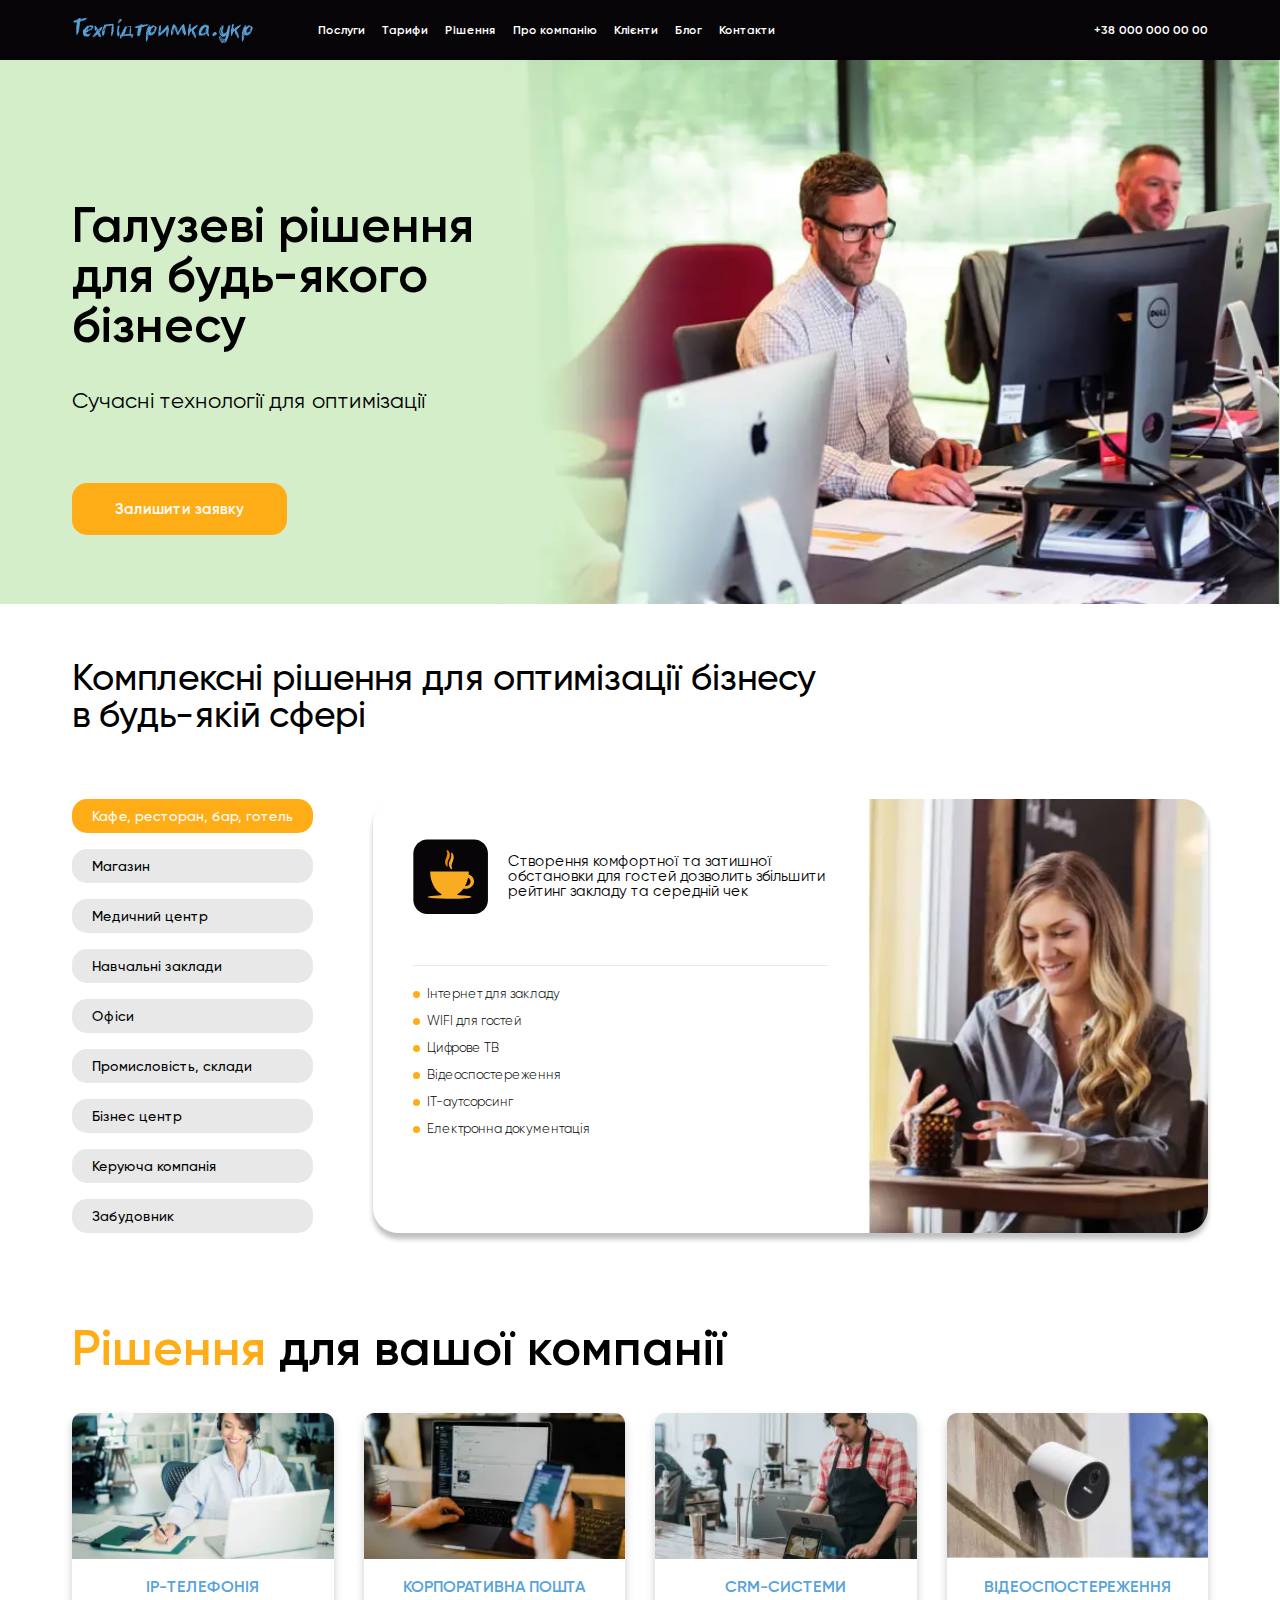
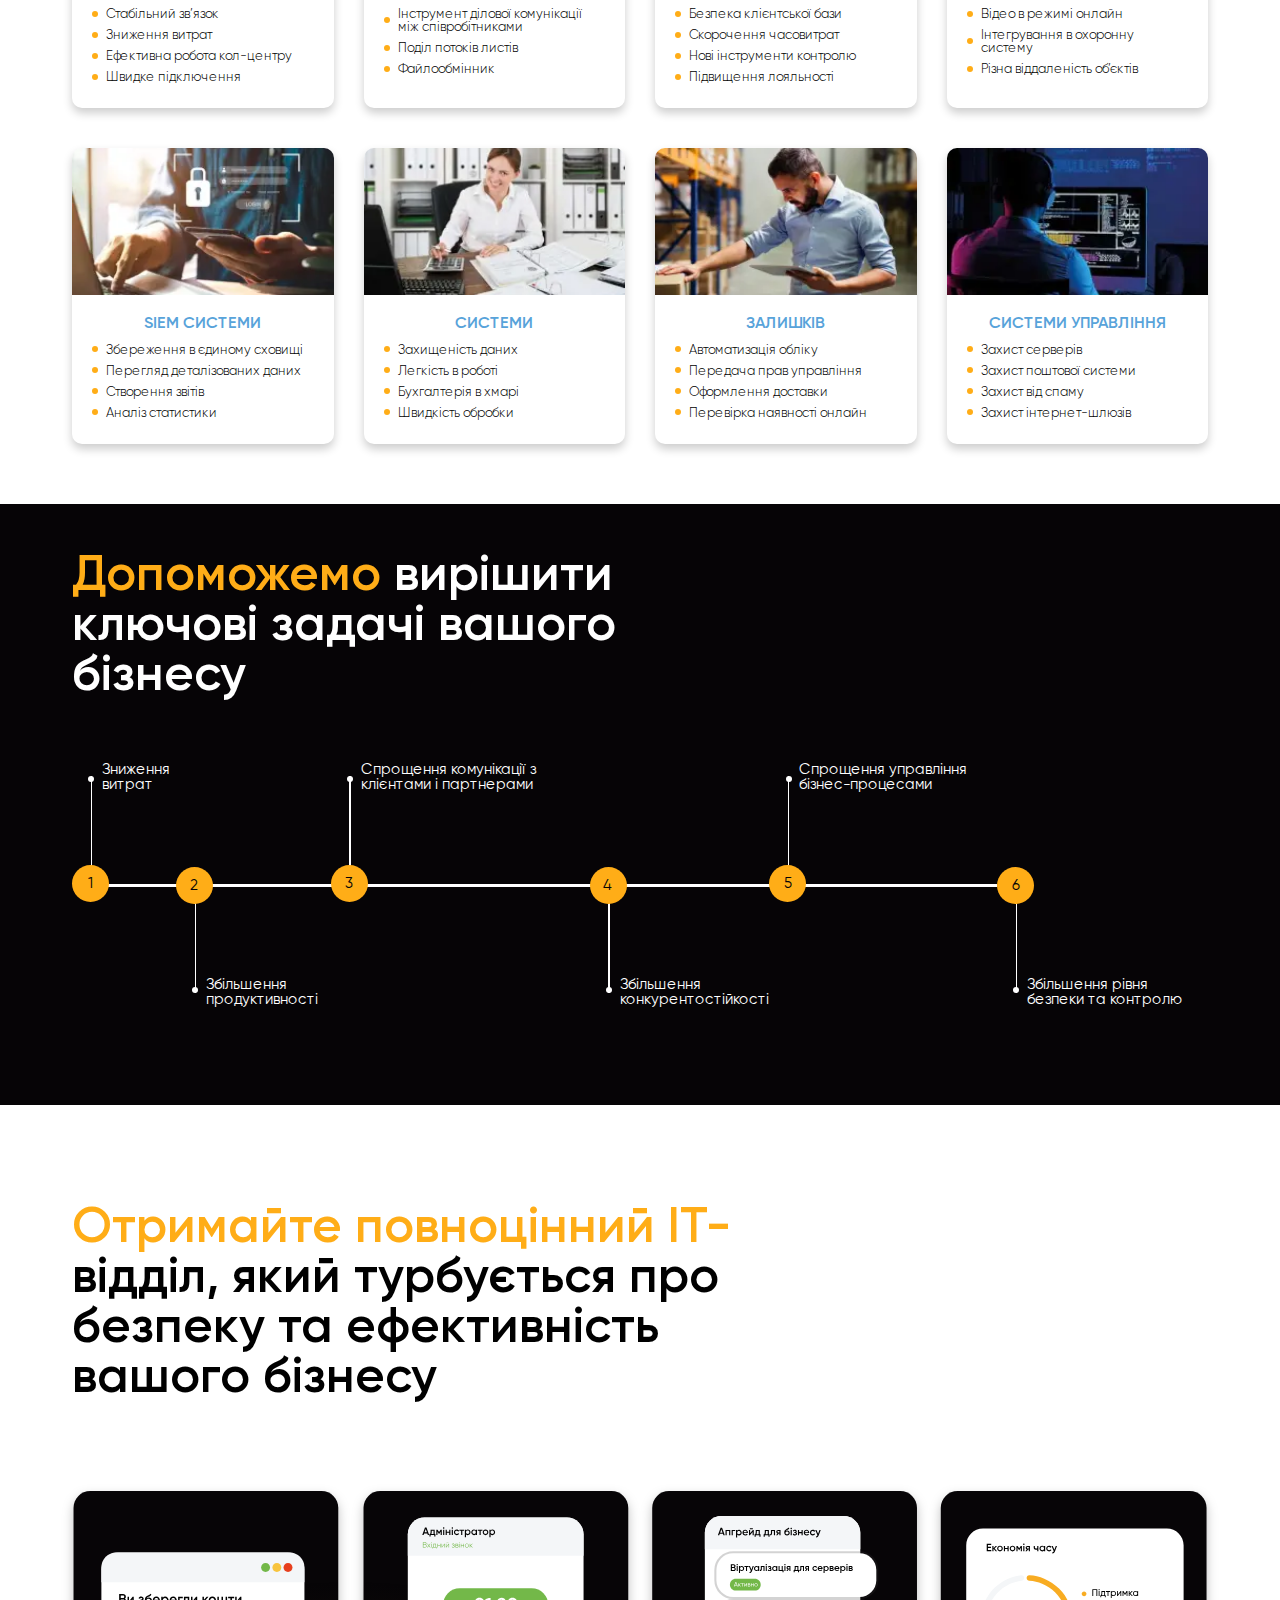
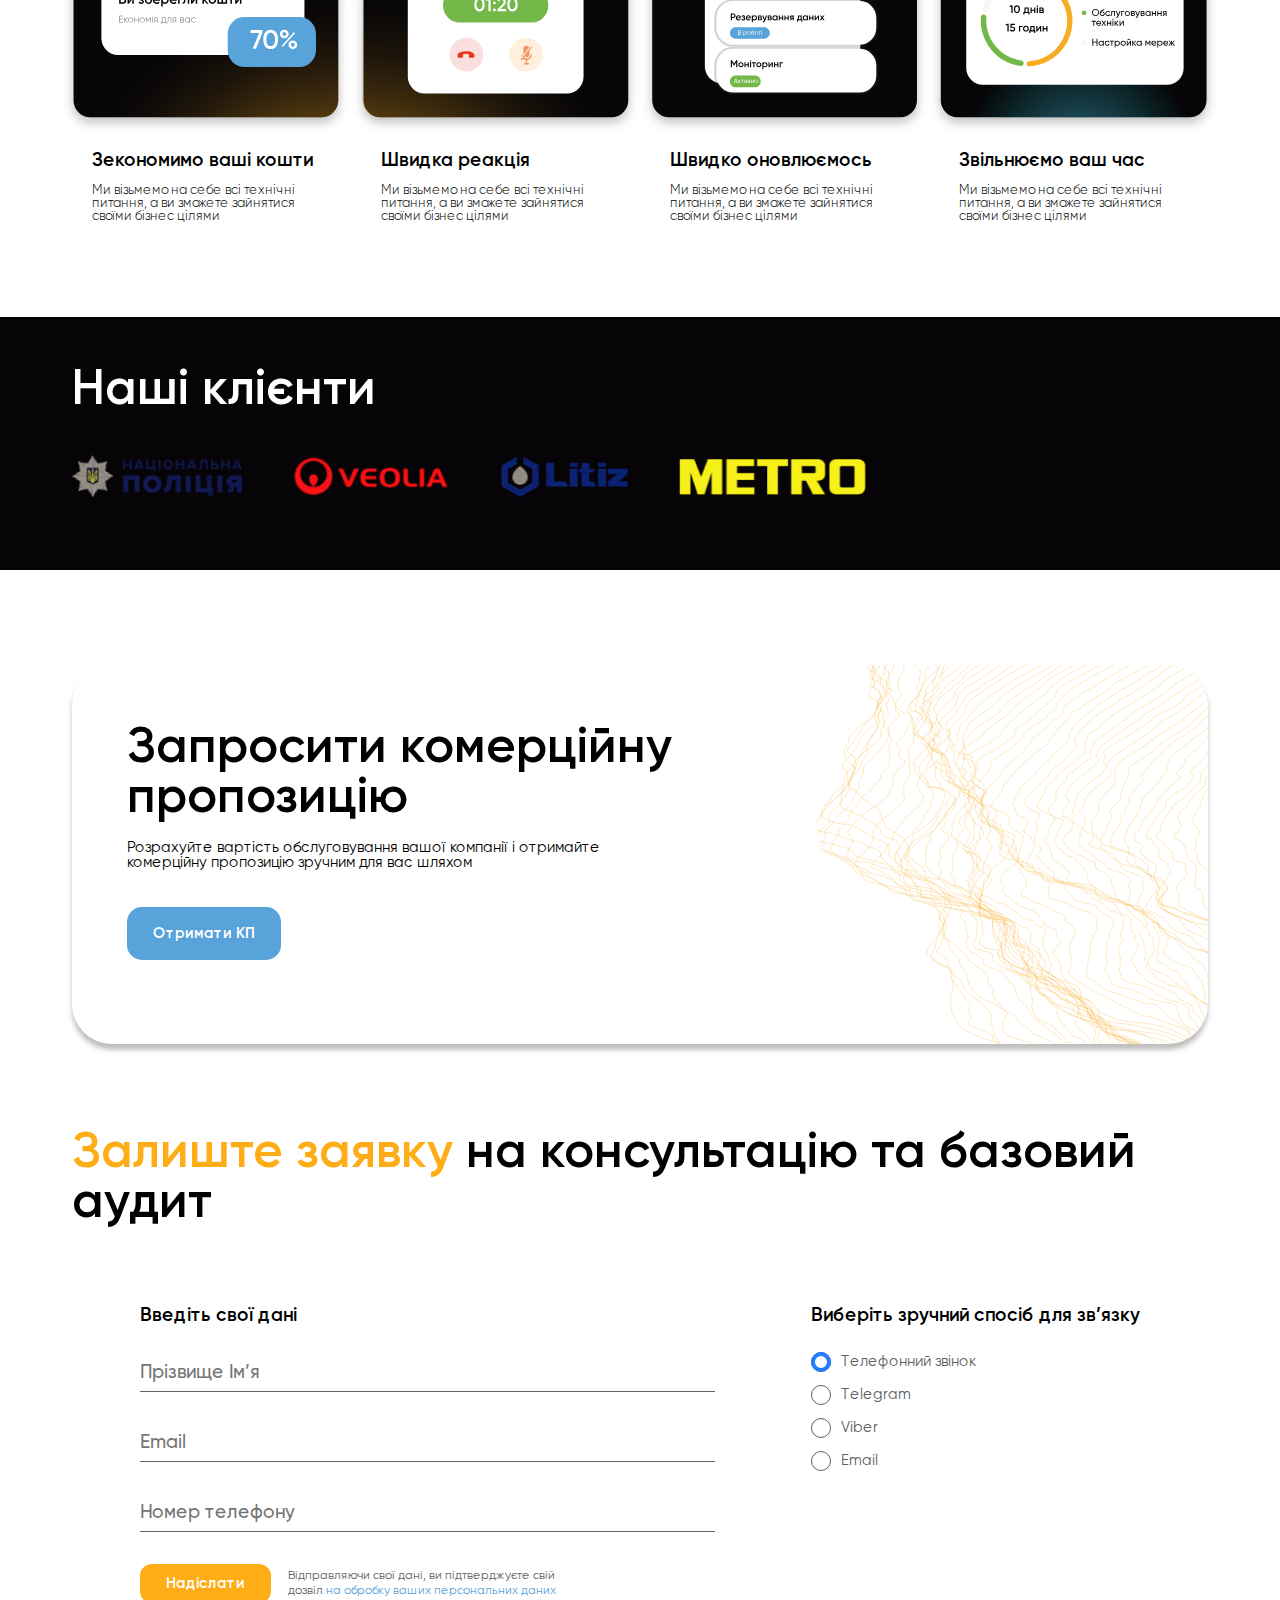
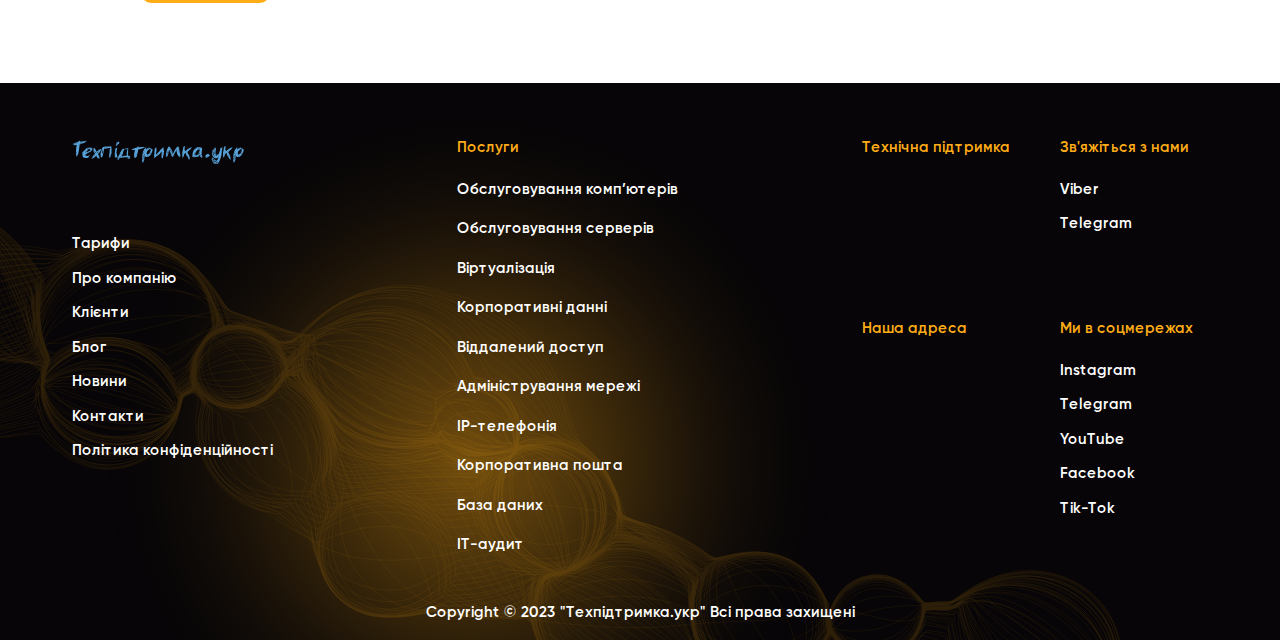
==== solutions.html @ 0f34d23a "Add files via upload" ====
<!doctype html>
<html lang="en">

<head>
	<title>Рішення</title>
	<meta charset="UTF-8">
	<meta name="format-detection" content="telephone=no">
	<!-- <style>body{opacity: 0;}</style> -->
	<link rel="stylesheet" href="css/style.min.css?_v=20230923235158">
	<meta name="robots" content="noindex, nofollow">
	<meta name="viewport" content="width=device-width, initial-scale=1.0">
</head>

<body>
	<div class="wrapper">
		<header class="header">
			<div class="header__container">
				<div class="header__logo-wrapper">
					<a href="#" class="header__logo"><img src="img/logo.svg" alt="logo"></a>
				</div>
				<div class="header__menu menu">
					<nav class="menu__body">
						<ul class="menu__list">
							<li class="menu__item"><a href="" class="menu__link">Послуги</a></li>
							<li class="menu__item"><a href="tariffs.html" class="menu__link">Тарифи</a></li>
							<li class="menu__item"><a href="solutions.html" class="menu__link">Рішення</a></li>
							<li class="menu__item"><a href="" class="menu__link">Про компанію</a></li>
							<li class="menu__item"><a href="" class="menu__link">Клієнти</a></li>
							<li class="menu__item"><a href="" class="menu__link">Блог</a></li>
							<li class="menu__item"><a href="contacts.html" class="menu__link">Контакти</a></li>
						</ul>
					</nav>
				</div>
				<a href="tel:+380000000000" class="header__call">+38 000 000 00 00</a>
				<button type="button" class="menu__icon icon-menu"><span></span></button>
			</div>
		</header>
		<main class="solutions">
			<section class="solutions__first-display first-display-solutions">
				<div class="first-display-solutions__container">
					<div class="first-display-solutions__offer">
						<h1 class="first-display-solutions__title">Галузеві рішення
							для будь-якого
							бізнесу</h1>
						<h2 class="first-display-solutions__sub-title">Сучасні технології для оптимізації</h2>
						<a href="#" data-popup="#popup" class="first-display-solutions__button">Залишити заявку</a>
					</div>
				</div>
				<picture><source srcset="img/solutions/main-display.webp" type="image/webp"><img src="img/solutions/main-display.png" alt="man on work" class="first-display-solutions__image"></picture>
			</section>
			<section class="solutions__tabs tabs-solutions-block">
				<div class="tabs-solutions-block__container">
					<h2 class="tabs-solutions-block__title title">Комплексні рішення для оптимізації бізнесу
						в будь-якій сфері</h2>
					<div data-tabs="600" class="tabs-solutions">
						<nav data-tabs-titles class="tabs-solutions__navigation">
							<button type="button" class="tabs-solutions__title _tab-active">Кафе, ресторан, бар, готель<span class="_icon-spoller-arrow"></span></button>
							<button type="button" class="tabs-solutions__title">Магазин<span class="_icon-spoller-arrow"></span></button>
							<button type="button" class="tabs-solutions__title">Медичний центр<span class="_icon-spoller-arrow"></span></button>
							<button type="button" class="tabs-solutions__title">Навчальні заклади<span class="_icon-spoller-arrow"></span></button>
							<button type="button" class="tabs-solutions__title">Офіси<span class="_icon-spoller-arrow"></span></button>
							<button type="button" class="tabs-solutions__title">Промисловість, склади<span class="_icon-spoller-arrow"></span></button>
							<button type="button" class="tabs-solutions__title">Бізнес центр<span class="_icon-spoller-arrow"></span></button>
							<button type="button" class="tabs-solutions__title">Керуюча компанія<span class="_icon-spoller-arrow"></span></button>
							<button type="button" class="tabs-solutions__title">Забудовник<span class="_icon-spoller-arrow"></span></button>
						</nav>
						<div data-tabs-body class="tabs-solutions__content">
							<div class="tabs-solutions__body body-tab-solutions">
								<div class="body-tab-solutions__wrapper">
									<div class="body-tab-solutions__main">
										<div class="body-tab-solutions__header">
											<img src="img/solutions/tabs-icon.svg" alt="coffee" class="body-tab-solutions__icon">
											<div class="body-tab-solutions__title">Створення комфортної та затишної
												обстановки для гостей дозволить
												збільшити рейтинг закладу та
												середній чек</div>
										</div>
										<div class="body-tab-solutions__info">
											<ul class="body-tab-solutions__list">
												<li class="body-tab-solutions__list-item">Інтернет для закладу</li>
												<li class="body-tab-solutions__list-item">WIFI для гостей</li>
												<li class="body-tab-solutions__list-item">Цифрове ТВ</li>
												<li class="body-tab-solutions__list-item">Відеоспостереження</li>
												<li class="body-tab-solutions__list-item">IT-аутсорсинг</li>
												<li class="body-tab-solutions__list-item">Електронна документація</li>
											</ul>
										</div>
									</div>
									<div class="body-tab-solutions__image">
										<picture><source srcset="img/solutions/tab-image.webp" type="image/webp"><img src="img/solutions/tab-image.jpg" alt=""></picture>
									</div>
								</div>
							</div>
							<div class="tabs-solutions__body body-tab-solutions">
								<div class="body-tab-solutions__wrapper">
									<div class="body-tab-solutions__main">
										<div class="body-tab-solutions__header">
											<img src="img/solutions/tabs-icon.svg" alt="coffee" class="body-tab-solutions__icon">
											<div class="body-tab-solutions__title"></div>
										</div>
										<div class="body-tab-solutions__info">

										</div>
									</div>
									<div class="body-tab-solutions__image">
										<picture><source srcset="img/solutions/tab-image.webp" type="image/webp"><img src="img/solutions/tab-image.jpg" alt=""></picture>
									</div>
								</div>
							</div>
							<div class="tabs-solutions__body body-tab-solutions">
								<div class="body-tab-solutions__wrapper">
									<div class="body-tab-solutions__main">
										<div class="body-tab-solutions__header">
											<img src="img/solutions/tabs-icon.svg" alt="coffee" class="body-tab-solutions__icon">
											<div class="body-tab-solutions__title"></div>
										</div>
										<div class="body-tab-solutions__info">

										</div>
									</div>
									<div class="body-tab-solutions__image">
										<picture><source srcset="img/solutions/tab-image.webp" type="image/webp"><img src="img/solutions/tab-image.jpg" alt=""></picture>
									</div>
								</div>
							</div>
							<div class="tabs-solutions__body body-tab-solutions">
								<div class="body-tab-solutions__wrapper">
									<div class="body-tab-solutions__main">
										<div class="body-tab-solutions__header">
											<img src="img/solutions/tabs-icon.svg" alt="coffee" class="body-tab-solutions__icon">
											<div class="body-tab-solutions__title"></div>
										</div>
										<div class="body-tab-solutions__info">

										</div>
									</div>
									<div class="body-tab-solutions__image">
										<picture><source srcset="img/solutions/tab-image.webp" type="image/webp"><img src="img/solutions/tab-image.jpg" alt=""></picture>
									</div>
								</div>
							</div>
							<div class="tabs-solutions__body body-tab-solutions">
								<div class="body-tab-solutions__wrapper">
									<div class="body-tab-solutions__main">
										<div class="body-tab-solutions__header">
											<img src="img/solutions/tabs-icon.svg" alt="coffee" class="body-tab-solutions__icon">
											<div class="body-tab-solutions__title"></div>
										</div>
										<div class="body-tab-solutions__info">

										</div>
									</div>
									<div class="body-tab-solutions__image">
										<picture><source srcset="img/solutions/tab-image.webp" type="image/webp"><img src="img/solutions/tab-image.jpg" alt=""></picture>
									</div>
								</div>
							</div>
							<div class="tabs-solutions__body body-tab-solutions">
								<div class="body-tab-solutions__wrapper">
									<div class="body-tab-solutions__main">
										<div class="body-tab-solutions__header">
											<img src="img/solutions/tabs-icon.svg" alt="coffee" class="body-tab-solutions__icon">
											<div class="body-tab-solutions__title"></div>
										</div>
										<div class="body-tab-solutions__info">

										</div>
									</div>
									<div class="body-tab-solutions__image">
										<picture><source srcset="img/solutions/tab-image.webp" type="image/webp"><img src="img/solutions/tab-image.jpg" alt=""></picture>
									</div>
								</div>
							</div>
							<div class="tabs-solutions__body body-tab-solutions">
								<div class="body-tab-solutions__wrapper">
									<div class="body-tab-solutions__main">
										<div class="body-tab-solutions__header">
											<img src="img/solutions/tabs-icon.svg" alt="coffee" class="body-tab-solutions__icon">
											<div class="body-tab-solutions__title"></div>
										</div>
										<div class="body-tab-solutions__info">

										</div>
									</div>
									<div class="body-tab-solutions__image">
										<picture><source srcset="img/solutions/tab-image.webp" type="image/webp"><img src="img/solutions/tab-image.jpg" alt=""></picture>
									</div>
								</div>
							</div>
							<div class="tabs-solutions__body body-tab-solutions">
								<div class="body-tab-solutions__wrapper">
									<div class="body-tab-solutions__main">
										<div class="body-tab-solutions__header">
											<img src="img/solutions/tabs-icon.svg" alt="coffee" class="body-tab-solutions__icon">
											<div class="body-tab-solutions__title"></div>
										</div>
										<div class="body-tab-solutions__info">

										</div>
									</div>
									<div class="body-tab-solutions__image">
										<picture><source srcset="img/solutions/tab-image.webp" type="image/webp"><img src="img/solutions/tab-image.jpg" alt=""></picture>
									</div>
								</div>
							</div>
							<div class="tabs-solutions__body body-tab-solutions">
								<div class="body-tab-solutions__wrapper">
									<div class="body-tab-solutions__main">
										<div class="body-tab-solutions__header">
											<img src="img/solutions/tabs-icon.svg" alt="coffee" class="body-tab-solutions__icon">
											<div class="body-tab-solutions__title"></div>
										</div>
										<div class="body-tab-solutions__info">

										</div>
									</div>
									<div class="body-tab-solutions__image">
										<picture><source srcset="img/solutions/tab-image.webp" type="image/webp"><img src="img/solutions/tab-image.jpg" alt=""></picture>
									</div>
								</div>
							</div>
						</div>
					</div>
				</div>
			</section>
			<section class="solutions__direction direction">
				<div class="direction__container">
					<h2 class="direction__title title"><span class="_orange">Рішення</span> для вашої компанії</h2>
					<div class="direction__cards">
						<article class="direction__card card-direction _open">
							<div class="card-direction__image">
								<picture><source srcset="img/solutions/direction-01.webp" type="image/webp"><img src="img/solutions/direction-01.jpg" alt="IP-ТЕЛЕФОНІЯ"></picture>
							</div>
							<div class="card-direction__body">
								<h3 class="card-direction__label">IP-ТЕЛЕФОНІЯ<span class="_icon-spoller-arrow"></span></h3>
								<ul class="card-direction__list">
									<li class="card-direction__item">Стабільний зв’язок</li>
									<li class="card-direction__item">Зниження витрат</li>
									<li class="card-direction__item">Ефективна робота кол-центру</li>
									<li class="card-direction__item">Швидке підключення</li>
								</ul>
							</div>
						</article>
						<article class="direction__card card-direction">
							<div class="card-direction__image">
								<picture><source srcset="img/solutions/direction-02.webp" type="image/webp"><img src="img/solutions/direction-02.jpg" alt="КОРПОРАТИВНА ПОШТА"></picture>
							</div>
							<div class="card-direction__body">
								<h3 class="card-direction__label">КОРПОРАТИВНА ПОШТА<span class="_icon-spoller-arrow"></span></h3>
								<ul class="card-direction__list">
									<li class="card-direction__item">Інструмент ділової комунікації
										між співробітниками</li>
									<li class="card-direction__item">Поділ потоків листів</li>
									<li class="card-direction__item">Файлообмінник</li>
								</ul>
							</div>
						</article>
						<article class="direction__card card-direction">
							<div class="card-direction__image">
								<picture><source srcset="img/solutions/direction-03.webp" type="image/webp"><img src="img/solutions/direction-03.jpg" alt="CRM-СИСТЕМИ"></picture>
							</div>
							<div class="card-direction__body">
								<h3 class="card-direction__label">CRM-СИСТЕМИ<span class="_icon-spoller-arrow"></span></h3>
								<ul class="card-direction__list">
									<li class="card-direction__item">Безпека клієнтської бази</li>
									<li class="card-direction__item">Скорочення часовитрат</li>
									<li class="card-direction__item">Нові інструменти контролю</li>
									<li class="card-direction__item">Підвищення лояльності</li>
								</ul>
							</div>
						</article>
						<article class="direction__card card-direction">
							<div class="card-direction__image">
								<picture><source srcset="img/solutions/direction-04.webp" type="image/webp"><img src="img/solutions/direction-04.jpg" alt="ВІДЕОСПОСТЕРЕЖЕННЯ"></picture>
							</div>
							<div class="card-direction__body">
								<h3 class="card-direction__label">ВІДЕОСПОСТЕРЕЖЕННЯ<span class="_icon-spoller-arrow"></span></h3>
								<ul class="card-direction__list">
									<li class="card-direction__item">Відео в режимі онлайн</li>
									<li class="card-direction__item">Інтегрування в охоронну
										систему</li>
									<li class="card-direction__item">Різна віддаленість об’єктів</li>
								</ul>
							</div>
						</article>
						<article class="direction__card card-direction">
							<div class="card-direction__image">
								<picture><source srcset="img/solutions/direction-05.webp" type="image/webp"><img src="img/solutions/direction-05.jpg" alt="SIEM СИСТЕМИ"></picture>
							</div>
							<div class="card-direction__body">
								<h3 class="card-direction__label">SIEM СИСТЕМИ<span class="_icon-spoller-arrow"></span></h3>
								<ul class="card-direction__list">
									<li class="card-direction__item">Збереження в єдиному сховищі</li>
									<li class="card-direction__item">Перегляд деталізованих даних</li>
									<li class="card-direction__item">Створення звітів</li>
									<li class="card-direction__item">Аналіз статистики</li>
								</ul>
							</div>
						</article>
						<article class="direction__card card-direction">
							<div class="card-direction__image">
								<picture><source srcset="img/solutions/direction-06.webp" type="image/webp"><img src="img/solutions/direction-06.jpg" alt="БУХГАЛТЕРСЬКОГО ОБЛІКУ"></picture>
							</div>
							<div class="card-direction__body">
								<h3 class="card-direction__label">СИСТЕМИ<span class="_icon-spoller-arrow"></span></h3>
								<ul class="card-direction__list">
									<li class="card-direction__item">Захищеність даних</li>
									<li class="card-direction__item">Легкість в роботі</li>
									<li class="card-direction__item">Бухгалтерія в хмарі</li>
									<li class="card-direction__item">Швидкість обробки</li>
								</ul>
							</div>
						</article>
						<article class="direction__card card-direction">
							<div class="card-direction__image">
								<picture><source srcset="img/solutions/direction-07.webp" type="image/webp"><img src="img/solutions/direction-07.jpg" alt="СИСТЕМА ОБЛІКУ"></picture>
							</div>
							<div class="card-direction__body">
								<h3 class="card-direction__label">ЗАЛИШКІВ<span class="_icon-spoller-arrow"></span></h3>
								<ul class="card-direction__list">
									<li class="card-direction__item">Автоматизація обліку</li>
									<li class="card-direction__item">Передача прав управління</li>
									<li class="card-direction__item">Оформлення доставки</li>
									<li class="card-direction__item">Перевірка наявності онлайн</li>
								</ul>
							</div>
						</article>
						<article class="direction__card card-direction">
							<div class="card-direction__image">
								<picture><source srcset="img/solutions/direction-08.webp" type="image/webp"><img src="img/solutions/direction-08.jpg" alt="АНТИВІРУСНИМ ЗАХИСТОМ"></picture>
							</div>
							<div class="card-direction__body">
								<h3 class="card-direction__label">СИСТЕМИ УПРАВЛІННЯ<span class="_icon-spoller-arrow"></span></h3>
								<ul class="card-direction__list">
									<li class="card-direction__item">Захист серверів</li>
									<li class="card-direction__item">Захист поштової системи</li>
									<li class="card-direction__item">Захист від спаму</li>
									<li class="card-direction__item">Захист інтернет-шлюзів</li>
								</ul>
							</div>
						</article>
					</div>
					<div class="direction__button-wrapper">
						<a href="#" class="direction__button">Залишити заявку</a>
					</div>
				</div>
			</section>
			<section class="solutions__road road">
				<div class="road__container">
					<h2 class="road__title title"><span class="_orange">Допоможемо
						</span>вирішити ключові задачі
						вашого бізнесу</h2>
					<ul class="road__body">
						<li class="road__item">
							<span class="road__line"></span>
							<div class="road__text">Зниження витрат</div>
						</li>
						<li class="road__item">
							<span class="road__line"></span>
							<div class="road__text">Збільшення продуктивності</div>
						</li>
						<li class="road__item">
							<span class="road__line"></span>
							<div class="road__text">Спрощення комунікації
								з клієнтами і партнерами</div>
						</li>
						<li class="road__item">
							<span class="road__line"></span>
							<div class="road__text">Збільшення конкурентостійкості</div>
						</li>
						<li class="road__item">
							<span class="road__line"></span>
							<div class="road__text">Спрощення управління
								бізнес-процесами</div>
						</li>
						<li class="road__item">
							<span class="road__line"></span>
							<div class="road__text">Збільшення рівня
								безпеки та контролю</div>
						</li>
					</ul>
				</div>
			</section>
			<section class="solutions__benefits benefits">
				<div class="benefits__container">
					<h2 class="benefits__title title"><span class="_orange">Отримайте повноцінний IT-</span>
						відділ, який турбується про
						безпеку та ефективність
						вашого бізнесу</h2>
					<div class="benefits__cards">
						<article class="benefits__card card-benefits">
							<div class="card-benefits__image">
								<img src="img/solutions/benefits-01.svg" alt="">
							</div>
							<div class="card-benefits__content">
								<h3 class="card-benefits__label">Зекономимо ваші кошти</h3>
								<p class="card-benefits__text">Ми візьмемо на себе всі
									технічні питання, а ви зможете
									зайнятися своїми бізнес цілями</p>
							</div>
						</article>
						<article class="benefits__card card-benefits">
							<div class="card-benefits__image">
								<img src="img/solutions/benefits-02.svg" alt="">
							</div>
							<div class="card-benefits__content">
								<h3 class="card-benefits__label">Швидка реакція</h3>
								<p class="card-benefits__text">Ми візьмемо на себе всі
									технічні питання, а ви зможете
									зайнятися своїми бізнес цілями</p>
							</div>
						</article>
						<article class="benefits__card card-benefits">
							<div class="card-benefits__image">
								<img src="img/solutions/benefits-03.svg" alt="">
							</div>
							<div class="card-benefits__content">
								<h3 class="card-benefits__label">Швидко оновлюємось</h3>
								<p class="card-benefits__text">Ми візьмемо на себе всі
									технічні питання, а ви зможете
									зайнятися своїми бізнес цілями</p>
							</div>
						</article>
						<article class="benefits__card card-benefits">
							<div class="card-benefits__image">
								<img src="img/solutions/benefits-04.svg" alt="">
							</div>
							<div class="card-benefits__content">
								<h3 class="card-benefits__label">Звільнюємо ваш час</h3>
								<p class="card-benefits__text">Ми візьмемо на себе всі
									технічні питання, а ви зможете
									зайнятися своїми бізнес цілями</p>
							</div>
						</article>
					</div>
				</div>
			</section>
			<section class="solutions__clients clients">
				<div class="clients__container">
					<h2 class="clients__title title">Наші клієнти</h2>
					<div class="clients__list">
						<a href="#" class="clients__item">
							<picture><source srcset="img/solutions/clients-01.webp" type="image/webp"><img src="img/solutions/clients-01.png" alt=""></picture>
						</a>
						<a href="#" class="clients__item">
							<picture><source srcset="img/solutions/clients-02.webp" type="image/webp"><img src="img/solutions/clients-02.png" alt=""></picture>
						</a>
						<a href="#" class="clients__item">
							<picture><source srcset="img/solutions/clients-03.webp" type="image/webp"><img src="img/solutions/clients-03.png" alt=""></picture>
						</a>
						<a href="#" class="clients__item">
							<picture><source srcset="img/solutions/clients-04.webp" type="image/webp"><img src="img/solutions/clients-04.png" alt=""></picture>
						</a>
					</div>
				</div>
			</section>
			<section class="solutions__offer offer">
				<div class="offer__container">
					<div class="offer__wrapper">
						<div class="offer__block">
							<div class="offer__content">
								<h2 class="offer__title">Запросити комерційну пропозицію</h2>
								<div class="offer__sub-title">Розрахуйте вартість обслуговування вашої
									компанії і отримайте комерційну пропозицію
									зручним для вас шляхом</div>
								<a href="" class="offer__button">Отримати КП</a>
							</div>
							<div class="offer__image">
								<img src="img/tariffs/commercial-decor.svg" alt="">
							</div>
						</div>
					</div>
				</div>
			</section>
			<section class="solutions__form-section form-section">
				<div class="form-section__container">
					<h2 class="form-section__title title"><span class="_orange">Залиште заявку </span>на консультацію
						та базовий аудит</h2>
					<form action="#" class="form-section__form form">
						<div class="form__body">
							<div class="form__inputs-block">
								<div class="form__label">Введіть свої дані</div>
								<div class="form__inputs">
									<div class="form__item">
										<input autocomplete="off" type="text" name="name" placeholder="Прізвище Ім’я" class="form__input input" required>
									</div>
									<div class="form__item">
										<input autocomplete="off" type="text" name="email" placeholder="Email" class="form__input input" required>
									</div>
									<div class="form__item">
										<input autocomplete="off" type="text" name="number" placeholder="Номер телефону" class="form__input input" required>
									</div>
								</div>
							</div>
							<div class="form__radio">
								<div class="form__label">Виберіть зручний
									спосіб для зв’язку</div>
								<div class="form__options options">
									<div class="options__item">
										<input id="connect_1" class="options__input" checked type="radio" value="phone" name="option">
										<label for="connect_1" class="options__label"><span class="options__text">Телефонний звінок</span></label>
									</div>
									<div class="options__item">
										<input id="connect_2" class="options__input" type="radio" value="telegram" name="option">
										<label for="connect_2" class="options__label"><span class="options__text">Telegram</span></label>
									</div>
									<div class="options__item">
										<input id="connect_3" class="options__input" type="radio" value="viber" name="option">
										<label for="connect_3" class="options__label"><span class="options__text">Viber</span></label>
									</div>
									<div class="options__item">
										<input id="connect_4" class="options__input" type="radio" value="email" name="option">
										<label for="connect_4" class="options__label"><span class="options__text">Email</span></label>
									</div>
								</div>
							</div>
						</div>
						<div class="form__row">
							<button class="form__button" type="submit">Надіслати</button>
							<div class="form__text">
								Відправляючи свої дані, ви підтверджуєте свій дозвіл
								<a href="#">на обробку ваших персональних даних</a>
							</div>
						</div>
					</form>
				</div>
			</section>
		</main>
		<footer class="footer">
			<div class="footer__container">
				<div class="footer__body">
					<div class="footer__column">
						<div class="footer__logo-wrapper">
							<a href="" class="footer__logo"><img src="img/logo.svg" alt=""></a>
						</div>
						<div data-spollers data-one-spoller class="footer__spollers spollers-footer">
							<details class="spollers-footer__item">
								<summary data-spoller class="spollers-footer__title">Послугли<span></span></summary>
								<div class="spollers-footer__body">
									<a href="#" class="spollers-footer__link">Послуга</a>
									<a href="#" class="spollers-footer__link">Послуга</a>
									<a href="#" class="spollers-footer__link">Послуга</a>
									<a href="#" class="spollers-footer__link">Послуга</a>
								</div>
							</details>
							<details class="spollers-footer__item">
								<summary data-spoller class="spollers-footer__title">Абонентам<span></span></summary>
								<div class="spollers-footer__body">Контент спойлера</div>
							</details>
							<details class="spollers-footer__item">
								<summary data-spoller class="spollers-footer__title">Про компанію<span></span></summary>
								<div class="spollers-footer__body">Контент спойлера</div>
							</details>
						</div>
						<nav class="footer__menu menu-footer">
							<ul class="menu-footer__list">
								<li class="menu-footer__item">
									<a href="tariffs.html" class="menu-footer__link link-footer">Тарифи</a>
								</li>
								<li class="menu-footer__item">
									<a href="#" class="menu-footer__link link-footer">Про компанію</a>
								</li>
								<li class="menu-footer__item">
									<a href="#" class="menu-footer__link link-footer">Клієнти</a>
								</li>
								<li class="menu-footer__item">
									<a href="#" class="menu-footer__link link-footer">Блог</a>
								</li>
								<li class="menu-footer__item">
									<a href="#" class="menu-footer__link link-footer">Новини</a>
								</li>
								<li class="menu-footer__item">
									<a href="contacts.html" class="menu-footer__link link-footer">Контакти</a>
								</li>
								<li class="menu-footer__item">
									<a href="#" class="menu-footer__link link-footer">Політика конфіденційності</a>
								</li>
							</ul>
						</nav>
					</div>
					<div class="footer__column">
						<h4 class="footer__label">Послуги</h4>
						<ul class="footer__services">
							<li class="footer__item-service">
								<a href="#" class="footer__link link-footer">Обслуговування комп’ютерів</a>
							</li>
							<li class="footer__item-service">
								<a href="#" class="footer__link link-footer">Обслуговування серверів</a>
							</li>
							<li class="footer__item-service">
								<a href="#" class="footer__link link-footer">Віртуалізація</a>
							</li>
							<li class="footer__item-service">
								<a href="#" class="footer__link link-footer">Корпоративні данні</a>
							</li>
							<li class="footer__item-service">
								<a href="#" class="footer__link link-footer">Віддалений доступ</a>
							</li>
							<li class="footer__item-service">
								<a href="#" class="footer__link link-footer">Адміністрування мережі</a>
							</li>
							<li class="footer__item-service">
								<a href="#" class="footer__link link-footer">IP-телефонія</a>
							</li>
							<li class="footer__item-service">
								<a href="#" class="footer__link link-footer">Корпоративна пошта</a>
							</li>
							<li class="footer__item-service">
								<a href="#" class="footer__link link-footer">База даних</a>
							</li>
							<li class="footer__item-service">
								<a href="#" class="footer__link link-footer">IT-аудит</a>
							</li>
						</ul>
					</div>
					<div class="footer__column">
						<div class="footer__part-column">
							<h4 class="footer__label">Технічна підтримка</h4>
							<div class="footer__column-body">
							</div>
						</div>
						<div class="footer__part-column">
							<h4 class="footer__label">Зв'яжіться з нами</h4>
							<div class="footer__column-body">
								<a href="#" class="footer__link link-footer _icon-s-viber _societ"><span class="_societ-text">Viber</span></a>
								<a href="#" class="footer__link link-footer _icon-s-telegram _societ"><span class="_societ-text">Telegram</span></a>
							</div>
						</div>
						<div class="footer__part-column">
							<h4 class="footer__label">Наша адреса</h4>
							<div class="footer__column-body"></div>
						</div>
						<div class="footer__part-column">
							<h4 class="footer__label">Ми в соцмережах</h4>
							<div class="footer__column-body">
								<a href="#" class="footer__link link-footer _icon-s-insta _societ"><span class="_societ-text">Instagram</span></a>
								<a href="#" class="footer__link link-footer _icon-s-telegram _societ"><span class="_societ-text">Telegram</span></a>
								<a href="#" class="footer__link link-footer _icon-s-youtube _societ"><span class="_societ-text">YouTube</span></a>
								<a href="#" class="footer__link link-footer _icon-s-facebook _societ"><span class="_societ-text">Facebook</span></a>
								<a href="#" class="footer__link link-footer _icon-s-tik-tok _societ"><span class="_societ-text">Tik-Tok</span></a>
							</div>
						</div>
					</div>
				</div>
				<div class="footer__copy">Copyright © 2023 "Техпідтримка.укр" Всі права захищені</div>
			</div>
		</footer>
	</div>
	<div id="popup" aria-hidden="true" class="popup">
		<div class="popup__wrapper">
			<div class="popup__content">
				<div class="popup__body">
					<div class="popup__image">
						<img src="img/popup-thanks.svg" alt="check">
					</div>
					<h2 class="popup__title">
						Дякуємо, ваша заявка прийнята</h2>
					<div class="popup__text">В найближчий час з вами зв’яжеться
						менеджер для консультації.</div>
					<a href="#" class="popup__close">Повернутись на головну</a>
				</div>
			</div>
		</div>
	</div>
	<script src="js/app.min.js?_v=20230923235158"></script>
</body>

</html>
---- css/style.min.css ----
@charset "UTF-8";@font-face{font-family:Gilroy;font-display:swap;src:url(../fonts/Gilroy-Light.woff2) format("woff2"),url(../fonts/Gilroy-Light.woff) format("woff");font-weight:300;font-style:normal}@font-face{font-family:icons;font-display:swap;src:url(../fonts/icons.woff2) format("woff2"),url(../fonts/icons.woff) format("woff");font-weight:400;font-style:normal}@font-face{font-family:Gilroy;font-display:swap;src:url(../fonts/Gilroy-Regular.woff2) format("woff2"),url(../fonts/Gilroy-Regular.woff) format("woff");font-weight:400;font-style:normal}@font-face{font-family:Gilroy;font-display:swap;src:url(../fonts/Gilroy-SemiBold.woff2) format("woff2"),url(../fonts/Gilroy-SemiBold.woff) format("woff");font-weight:600;font-style:normal}@font-face{font-family:Gilroy;font-display:swap;src:url(../fonts/Gilroy-Medium.woff2) format("woff2"),url(../fonts/Gilroy-Medium.woff) format("woff");font-weight:500;font-style:normal}[class*=_icon-]:before{font-family:icons;font-style:normal;font-weight:400;font-variant:normal;text-transform:none;line-height:1;-webkit-font-smoothing:antialiased;-moz-osx-font-smoothing:grayscale}[class*=_icon-]:before{display:block}._icon-spoller-arrow:before{content:"\e909"}._icon-arrow:before{content:"\e900"}._icon-check:before{content:"\e901"}._icon-minus:before{content:"\e902"}._icon-s-facebook:before{content:"\e903"}._icon-s-insta:before{content:"\e904"}._icon-s-telegram:before{content:"\e905"}._icon-s-tik-tok:before{content:"\e906"}._icon-s-viber:before{content:"\e907"}._icon-s-youtube:before{content:"\e908"}*{padding:0;margin:0;border:0}*,:after,:before{-webkit-box-sizing:border-box;box-sizing:border-box}body,html{height:100%;min-width:320px}body{color:#000;line-height:1;font-family:Gilroy;font-size:.9375rem;-ms-text-size-adjust:100%;-moz-text-size-adjust:100%;-webkit-text-size-adjust:100%;-webkit-font-smoothing:antialiased;-moz-osx-font-smoothing:grayscale}button,input,textarea{font-family:Gilroy;font-size:inherit;line-height:inherit}button{cursor:pointer;color:inherit;background-color:transparent}a{color:inherit;text-decoration:none}ul li{list-style:none}img{vertical-align:top}h1,h2,h3,h4,h5,h6{font-weight:inherit;font-size:inherit}.lock body{overflow:hidden;-ms-touch-action:none;touch-action:none;-ms-scroll-chaining:none;overscroll-behavior:none}.wrapper{min-height:100%;display:-webkit-box;display:-ms-flexbox;display:flex;-webkit-box-orient:vertical;-webkit-box-direction:normal;-ms-flex-direction:column;flex-direction:column;overflow:hidden}@supports (overflow:clip){.wrapper{overflow:clip}}.wrapper>main{-webkit-box-flex:1;-ms-flex:1 1 auto;flex:1 1 auto}.wrapper>*{min-width:0}[class*=__container]{max-width:72.875rem;margin:0 auto;padding:0 .9375rem}.button{display:-webkit-inline-box;display:-ms-inline-flexbox;display:inline-flex;padding:1.25rem 3.125rem;color:#fff;background-color:#ffad17;font-size:.9375rem;border-radius:15px;font-weight:600;-webkit-transition:background-color .3s;transition:background-color .3s}.button:active{background-color:#58a3da}.button--fw{width:100%}input[type=email],input[type=tel],input[type=text],textarea{-webkit-appearance:none;-moz-appearance:none;appearance:none}.input{border-radius:0!important;width:100%;display:block;padding:.5rem 0;border-bottom:1px solid #626161;color:#bfbfbf;font-weight:500}.input:focus{outline:0}.input[placeholder]:not([data-placeholder-nohiden])::-webkit-input-placeholder{-webkit-transition:opacity .3s;transition:opacity .3s}.input[placeholder]:not([data-placeholder-nohiden])::-moz-placeholder{-moz-transition:opacity .3s;transition:opacity .3s}.input[placeholder]:not([data-placeholder-nohiden]):-ms-input-placeholder{-ms-transition:opacity .3s;transition:opacity .3s}.input[placeholder]:not([data-placeholder-nohiden])::-ms-input-placeholder{-ms-transition:opacity .3s;transition:opacity .3s}.input[placeholder]:not([data-placeholder-nohiden])::placeholder{-webkit-transition:opacity .3s;transition:opacity .3s}.input[placeholder]:not([data-placeholder-nohiden]):focus::-webkit-input-placeholder{opacity:0}.input[placeholder]:not([data-placeholder-nohiden]):focus::-moz-placeholder{opacity:0}.input[placeholder]:not([data-placeholder-nohiden]):focus:-ms-input-placeholder{opacity:0}.input[placeholder]:not([data-placeholder-nohiden]):focus::-ms-input-placeholder{opacity:0}.input[placeholder]:not([data-placeholder-nohiden]):focus::placeholder{opacity:0}textarea.input{resize:none;padding:0 0}.checkbox{position:relative}.checkbox:not(:last-child){margin-bottom:.3125em}.checkbox__input{position:absolute;width:0;height:0;opacity:0}.checkbox__input:focus-visible+.checkbox__label:before{-webkit-box-shadow:0 0 5px #000;box-shadow:0 0 5px #000}.checkbox__input:checked+.checkbox__label:before{background:#000}.checkbox__label{cursor:pointer;display:-webkit-inline-box;display:-ms-inline-flexbox;display:inline-flex;position:relative;gap:10px}.checkbox__label:before{content:"";-ms-flex-item-align:start;align-self:flex-start;-webkit-box-flex:0;-ms-flex:0 0 20px;flex:0 0 20px;width:20px;height:20px;border:1px solid #a7a9ac}.checkbox__text{-ms-flex-item-align:center;-ms-grid-row-align:center;align-self:center}.options{display:-webkit-box;display:-ms-flexbox;display:flex;-webkit-box-orient:vertical;-webkit-box-direction:normal;-ms-flex-direction:column;flex-direction:column;-webkit-box-align:start;-ms-flex-align:start;align-items:flex-start}.options__item{position:relative;cursor:pointer}.options__item:not(:last-child){margin-bottom:.625rem}.options__input{width:0;height:0;opacity:0;position:absolute}.options__input:focus-visible+.options__label:before{-webkit-box-shadow:0 0 5px #000;box-shadow:0 0 5px #000}.options__input:checked+.options__label:after{-webkit-transform:scale(1);-ms-transform:scale(1);transform:scale(1)}.options__label{display:-webkit-inline-box;display:-ms-inline-flexbox;display:inline-flex;-webkit-box-align:center;-ms-flex-align:center;align-items:center;cursor:pointer;gap:10px}.options__label:before{content:"";-ms-flex-item-align:start;align-self:flex-start;width:20px;height:20px;-webkit-box-flex:0;-ms-flex:0 0 20px;flex:0 0 20px;border-radius:50%;border:1.5px solid #606060}.options__label:after{content:"";-webkit-transition:all .3s ease 0s;transition:all .3s ease 0s;-webkit-transform:scale(0);-ms-transform:scale(0);transform:scale(0);width:20px;height:20px;border-radius:50%;border:.25rem solid #247cff;position:absolute}.options__text{color:#606060;font-size:.9375rem}.noUi-target,.noUi-target *{-webkit-touch-callout:none;-webkit-tap-highlight-color:transparent;-webkit-user-select:none;-ms-touch-action:none;touch-action:none;-ms-user-select:none;-moz-user-select:none;user-select:none;-webkit-box-sizing:border-box;box-sizing:border-box}.noUi-target{position:relative}.noUi-base,.noUi-connects{width:100%;height:100%;position:relative;z-index:1}.noUi-connects{overflow:hidden;z-index:0}.noUi-connect,.noUi-origin{will-change:transform;position:absolute;z-index:1;top:0;right:0;height:100%;width:100%;-ms-transform-origin:0 0;-webkit-transform-origin:0 0;-webkit-transform-style:preserve-3d;transform-origin:0 0;-webkit-transform-style:flat;transform-style:flat}.noUi-txt-dir-rtl.noUi-horizontal .noUi-origin{left:0;right:auto}.noUi-vertical .noUi-origin{top:-100%;width:0}.noUi-horizontal .noUi-origin{height:0}.noUi-handle{-webkit-backface-visibility:hidden;backface-visibility:hidden;position:absolute}.noUi-touch-area{height:100%;width:100%}.noUi-state-tap .noUi-connect,.noUi-state-tap .noUi-origin{-webkit-transition:-webkit-transform .3s;transition:-webkit-transform .3s;transition:transform .3s;transition:transform .3s,-webkit-transform .3s}.noUi-state-drag *{cursor:inherit!important}.noUi-horizontal{height:18px}.noUi-horizontal .noUi-handle{width:34px;height:28px;right:-17px;top:-6px}.noUi-vertical{width:18px}.noUi-vertical .noUi-handle{width:28px;height:34px;right:-6px;bottom:-17px}.noUi-txt-dir-rtl.noUi-horizontal .noUi-handle{left:-17px;right:auto}.noUi-target{background:#fafafa;border-radius:4px;border:1px solid #d3d3d3;-webkit-box-shadow:inset 0 1px 1px #f0f0f0,0 3px 6px -5px #bbb;box-shadow:inset 0 1px 1px #f0f0f0,0 3px 6px -5px #bbb}.noUi-connects{border-radius:3px}.noUi-connect{background:#3fb8af}.noUi-draggable{cursor:ew-resize}.noUi-vertical .noUi-draggable{cursor:ns-resize}.noUi-handle{border:1px solid #d9d9d9;border-radius:3px;background:#fff;cursor:default;-webkit-box-shadow:inset 0 0 1px #fff,inset 0 1px 7px #ebebeb,0 3px 6px -3px #bbb;box-shadow:inset 0 0 1px #fff,inset 0 1px 7px #ebebeb,0 3px 6px -3px #bbb}.noUi-active{-webkit-box-shadow:inset 0 0 1px #fff,inset 0 1px 7px #ddd,0 3px 6px -3px #bbb;box-shadow:inset 0 0 1px #fff,inset 0 1px 7px #ddd,0 3px 6px -3px #bbb}.noUi-handle:after,.noUi-handle:before{content:"";display:block;position:absolute;height:14px;width:1px;background:#e8e7e6;left:14px;top:6px}.noUi-handle:after{left:17px}.noUi-vertical .noUi-handle:after,.noUi-vertical .noUi-handle:before{width:14px;height:1px;left:6px;top:14px}.noUi-vertical .noUi-handle:after{top:17px}[disabled] .noUi-connect{background:#b8b8b8}[disabled] .noUi-handle,[disabled].noUi-handle,[disabled].noUi-target{cursor:not-allowed}.noUi-pips,.noUi-pips *{-webkit-box-sizing:border-box;box-sizing:border-box}.noUi-pips{position:absolute;color:#999}.noUi-value{position:absolute;white-space:nowrap;text-align:center}.noUi-value-sub{color:#ccc;font-size:10px}.noUi-marker{position:absolute;background:#ccc}.noUi-marker-sub{background:#aaa}.noUi-marker-large{background:#aaa}.noUi-pips-horizontal{padding:10px 0;height:80px;top:100%;left:0;width:100%}.noUi-value-horizontal{-webkit-transform:translate(-50%,50%);-ms-transform:translate(-50%,50%);transform:translate(-50%,50%)}.noUi-rtl .noUi-value-horizontal{-webkit-transform:translate(50%,50%);-ms-transform:translate(50%,50%);transform:translate(50%,50%)}.noUi-marker-horizontal.noUi-marker{margin-left:-1px;width:2px;height:5px}.noUi-marker-horizontal.noUi-marker-sub{height:10px}.noUi-marker-horizontal.noUi-marker-large{height:15px}.noUi-pips-vertical{padding:0 10px;height:100%;top:0;left:100%}.noUi-value-vertical{-webkit-transform:translate(0,-50%);-ms-transform:translate(0,-50%);transform:translate(0,-50%);padding-left:25px}.noUi-rtl .noUi-value-vertical{-webkit-transform:translate(0,50%);-ms-transform:translate(0,50%);transform:translate(0,50%)}.noUi-marker-vertical.noUi-marker{width:5px;height:2px;margin-top:-1px}.noUi-marker-vertical.noUi-marker-sub{width:10px}.noUi-marker-vertical.noUi-marker-large{width:15px}.noUi-tooltip{display:block;position:absolute;border:1px solid #d9d9d9;border-radius:3px;background:#fff;color:#000;padding:5px;text-align:center;white-space:nowrap}.noUi-horizontal .noUi-tooltip{-webkit-transform:translate(-50%,0);-ms-transform:translate(-50%,0);transform:translate(-50%,0);left:50%;bottom:120%}.noUi-vertical .noUi-tooltip{-webkit-transform:translate(0,-50%);-ms-transform:translate(0,-50%);transform:translate(0,-50%);top:50%;right:120%}.noUi-horizontal .noUi-origin>.noUi-tooltip{-webkit-transform:translate(50%,0);-ms-transform:translate(50%,0);transform:translate(50%,0);left:auto;bottom:10px}.noUi-vertical .noUi-origin>.noUi-tooltip{-webkit-transform:translate(0,-18px);-ms-transform:translate(0,-18px);transform:translate(0,-18px);top:auto;right:28px}.header-window__range.noUi-target{background-color:transparent;border-radius:0;border:none;-webkit-box-shadow:none;box-shadow:none;height:.125rem}.header-window__range .noUi-base{background-color:#606060}.header-window__range .noUi-connects{border-radius:0}.header-window__range .noUi-connect{background-color:transparent}.header-window__range .noUi-handle{background-color:transparent;-webkit-box-shadow:none;box-shadow:none;border:none}.header-window__range .noUi-handle::after,.header-window__range .noUi-handle::before{display:none}.header-window__range .noUi-touch-area{width:.875rem;height:.875rem;border-radius:50%;background-color:#ffad17;margin-left:.75rem}body::after{content:"";background-color:rgba(0,0,0,.5);position:fixed;width:100%;height:100%;top:0;left:0;opacity:0;-webkit-transition:opacity .8s ease 0s;transition:opacity .8s ease 0s;pointer-events:none;z-index:149}.popup-show body::after{opacity:1}.popup{position:fixed;top:0;left:0;bottom:0;right:0;padding:30px 10px;-webkit-transition:visibility .8s ease 0s;transition:visibility .8s ease 0s;visibility:hidden;pointer-events:none}.popup_show{z-index:150;visibility:visible;overflow:auto;pointer-events:auto}.popup_show .popup__content{visibility:visible;-webkit-transform:scale(1);-ms-transform:scale(1);transform:scale(1)}.popup__wrapper{display:-webkit-box;display:-ms-flexbox;display:flex;-webkit-box-orient:vertical;-webkit-box-direction:normal;-ms-flex-direction:column;flex-direction:column;-webkit-box-align:center;-ms-flex-align:center;align-items:center;min-height:100%;-webkit-box-flex:1;-ms-flex:1 1 auto;flex:1 1 auto;width:100%;display:flex;-webkit-box-pack:center;-ms-flex-pack:center;justify-content:center;align-items:center}.popup__content{visibility:hidden;-webkit-transform:scale(0);-ms-transform:scale(0);transform:scale(0);-webkit-transition:-webkit-transform .3s ease 0s;transition:-webkit-transform .3s ease 0s;transition:transform .3s ease 0s;transition:transform .3s ease 0s,-webkit-transform .3s ease 0s;background-color:#fff;padding:2.125rem 1.25rem 1rem;width:100%;max-width:15rem;border-radius:10px}.lock .popup__content{visibility:visible}.popup__body{display:-webkit-box;display:-ms-flexbox;display:flex;-webkit-box-orient:vertical;-webkit-box-direction:normal;-ms-flex-direction:column;flex-direction:column;text-align:center;color:#070507;-webkit-box-align:center;-ms-flex-align:center;align-items:center}.popup__image{max-width:3.3125rem}.popup__image img{max-width:100%}.popup__image:not(:last-child){margin-bottom:1.625rem}.popup__title{font-size:1.125rem}.popup__title:not(:last-child){margin-bottom:1.625rem}.popup__text{font-size:.75rem;font-weight:300}.popup__text:not(:last-child){margin-bottom:1.0625rem}.popup__close{padding:.625rem .8125rem;border-radius:10px;background-color:#58a3da;-webkit-transition:background-color .3s;transition:background-color .3s;font-size:.75rem;font-weight:600;color:#fff}.popup__close:focus{outline:0}.popup__close:active{background-color:#ffad17}.spollers{display:-ms-grid;display:grid}.spollers__item{font-size:1.25rem;border-bottom:.0625rem solid #626161}.spollers__title{width:100%;cursor:default;text-align:left;padding:1.875rem 3.75rem 1.875rem 0;position:relative;list-style:none;font-size:1.125rem;font-weight:500;color:#070507}._spoller-init .spollers__title{cursor:pointer}._spoller-init .spollers__title::after,._spoller-init .spollers__title::before{content:"";position:absolute;right:10px;top:50%;background-color:#070507;height:2.5px;width:15px;-webkit-transition:-webkit-transform .5s ease 0s;transition:-webkit-transform .5s ease 0s;transition:transform .5s ease 0s;transition:transform .5s ease 0s,-webkit-transform .5s ease 0s}._spoller-init .spollers__title::before{-webkit-transform:translate(-75%,-50%) rotate(40deg);-ms-transform:translate(-75%,-50%) rotate(40deg);transform:translate(-75%,-50%) rotate(40deg);border-radius:50px 0 0 0}._spoller-init .spollers__title::after{-webkit-transform:translate(0,-50%) rotate(-40deg);-ms-transform:translate(0,-50%) rotate(-40deg);transform:translate(0,-50%) rotate(-40deg);border-radius:0 50px 0 0}._spoller-init .spollers__title._spoller-active::before{-webkit-transform:translateX(-75%) rotate(-40deg);-ms-transform:translateX(-75%) rotate(-40deg);transform:translateX(-75%) rotate(-40deg)}._spoller-init .spollers__title._spoller-active::after{-webkit-transform:rotate(40deg);-ms-transform:rotate(40deg);transform:rotate(40deg)}.spollers__body{padding:1.25rem 0;font-size:1rem}[class*=-ibg]{position:relative}[class*=-ibg] img{position:absolute;width:100%;height:100%;top:0;left:0;-o-object-fit:cover;object-fit:cover}[class*=-ibg--contain] img{-o-object-fit:contain;object-fit:contain}.title{font-weight:600}.title ._orange{color:#ffad17}.item-services{background-color:#090207;border-radius:15px;overflow:hidden;display:-webkit-box;display:-ms-flexbox;display:flex;color:#fff;overflow:hidden}.item-services__body{display:-webkit-box;display:-ms-flexbox;display:flex;-webkit-box-orient:vertical;-webkit-box-direction:normal;-ms-flex-direction:column;flex-direction:column;-webkit-box-pack:justify;-ms-flex-pack:justify;justify-content:space-between;padding:1.875rem 2.5rem 1.875rem 1.875rem}.item-services__title{font-weight:600}.item-services__title:not(:last-child){margin-bottom:1.25rem}.item-services__title a:hover{text-decoration:underline}.item-services__text{font-weight:500}.item-services__link{width:2.5625rem;height:2.1875rem;background-color:#ffad17;color:#000;display:-webkit-box;display:-ms-flexbox;display:flex;-webkit-box-pack:center;-ms-flex-pack:center;justify-content:center;-webkit-box-align:center;-ms-flex-align:center;align-items:center;border-radius:17px;font-size:1.25rem}.item-services__image{-webkit-box-flex:0;-ms-flex:0 0 38.786765%;flex:0 0 38.786765%;position:relative}.item-services__image img{position:absolute;bottom:0;right:0;width:100%;height:100%;-o-object-fit:contain;object-fit:contain;-o-object-position:bottom right;object-position:bottom right}.offer__block{border-radius:40px;overflow:hidden}.offer__content{padding:3.4375rem 1.25rem 1.25rem 3.4375rem}.offer__title{font-weight:600}.offer__sub-title{font-size:.9375rem}.offer__button{background-color:#58a3da;-webkit-transition:background-color .3s;transition:background-color .3s;display:inline-block;padding:1.1875rem 1.625rem;border-radius:15px;color:#fff;font-weight:600}.offer__button::active{background-color:#ffad17}.offer__image{display:none}.header{background-color:#060406;color:#fff;padding:1.0625rem 0;font-size:.75rem;position:fixed;top:0;left:0;width:100%;z-index:100}.header__container{display:-webkit-box;display:-ms-flexbox;display:flex;-webkit-box-align:center;-ms-flex-align:center;align-items:center}.header__logo-wrapper{-webkit-box-flex:0;-ms-flex:0 1 11.3125rem;flex:0 1 11.3125rem}.header__logo{max-width:11.3125rem;display:block;-webkit-transition:-webkit-transform .3s;transition:-webkit-transform .3s;transition:transform .3s;transition:transform .3s,-webkit-transform .3s}.header__logo img{max-width:100%}.header__call{font-weight:500;-webkit-box-flex:0;-ms-flex:0 0 auto;flex:0 0 auto;-webkit-transition:color .3s;transition:color .3s;font-weight:600}.header__call:active{color:#58a3da}.menu__list{display:-webkit-box;display:-ms-flexbox;display:flex;-ms-flex-wrap:wrap;flex-wrap:wrap;-webkit-column-gap:1.0625rem;-moz-column-gap:1.0625rem;column-gap:1.0625rem;row-gap:.625rem}.menu__link{font-weight:600;-webkit-transition:color .3s;transition:color .3s}.menu__link:active{color:#58a3da}.menu__link._active{color:#58a3da;pointer-events:none}.icon-menu{display:none}.footer{background-color:#070507;padding-bottom:1.25rem;color:#fff;font-weight:600;position:relative}.footer::before{content:"";position:absolute;bottom:0;left:0;width:100%;height:100%;background:url(../img/footer-decor.svg) left bottom/contain no-repeat}.footer__container{position:relative;z-index:2}.footer__body{display:-webkit-box;display:-ms-flexbox;display:flex}.footer__logo{max-width:10.75rem;display:inline-block;-webkit-transition:-webkit-transform .3s;transition:-webkit-transform .3s;transition:transform .3s;transition:transform .3s,-webkit-transform .3s}.footer__logo:active{-webkit-transform:scale(1.05);-ms-transform:scale(1.05);transform:scale(1.05)}.footer__logo img{max-width:100%}.footer__label:not(:last-child){margin-bottom:1.5625rem}.footer__item-service:not(:last-child){margin-bottom:1.25rem}.footer__column-body{display:-webkit-box;display:-ms-flexbox;display:flex;gap:.9375rem}.footer__copy{text-align:center}.menu-footer__item:not(:last-child){margin-bottom:.9375rem}.link-footer{line-height:1.3}.main-block__text{color:#606060;line-height:1.5}.main-block__sub-title{font-weight:600}.tabs-tariffs__navigation{padding:.1875rem;border-radius:30px;background-color:#f2f2f2;display:-webkit-inline-box;display:-ms-inline-flexbox;display:inline-flex}.tabs-tariffs__title{padding:1.125rem 3.125rem;border-radius:40px;color:#b9b9ba;font-size:.75rem;font-weight:600;background-color:transparent}.tabs-tariffs__title._tab-active{background-color:#58a3da;color:#fff}.window-main-block{background-color:#f4f4f4;border-radius:1.25rem;overflow:hidden}.header-window{background-color:#282829;padding:2rem 2.6875rem;color:#fff}.header-window__title{color:#b9b9ba;font-size:.75rem;font-weight:500}.header-window__call{font-size:1rem;font-weight:600;line-height:1.5}.header-window__grid{display:-ms-grid;display:grid}.header-window__top{display:-webkit-box;display:-ms-flexbox;display:flex;-webkit-box-pack:justify;-ms-flex-pack:justify;justify-content:space-between;gap:1.25rem;-webkit-box-align:center;-ms-flex-align:center;align-items:center}.header-window__top:not(:last-child){margin-bottom:.75rem}.header-window__label{font-size:.75rem;font-weight:500}.header-window__value{font-size:1rem;font-weight:500}.header-window__value input{max-width:25px;display:inline-block;background-color:transparent;color:#fff;text-align:right}#time-range .header-window__value input{max-width:1.125rem}.header-window__range:not(:last-child){margin-bottom:.5625rem}.header-window__values-range{display:-webkit-box;display:-ms-flexbox;display:flex;-webkit-box-pack:justify;-ms-flex-pack:justify;justify-content:space-between;gap:1.25rem}.header-window__range-value{color:#606060;font-size:.5625rem;font-weight:500}.header-window__checkboxes{display:-webkit-box;display:-ms-flexbox;display:flex;-ms-flex-wrap:wrap;flex-wrap:wrap;gap:.1875rem}.header-window__checkbox{position:relative;-webkit-box-flex:0;-ms-flex:0 0 auto;flex:0 0 auto}.header-window__input-checkbox{position:absolute;width:0;height:0;opacity:0}.header-window__input-checkbox:checked+.header-window__label-checkbox{color:#fff;background-color:#ffad17}.header-window__label-checkbox{width:2.3125rem;height:2.3125rem;border-radius:10px;border:.0625rem solid #ffad17;font-size:.5625rem;display:-webkit-box;display:-ms-flexbox;display:flex;-webkit-box-pack:center;-ms-flex-pack:center;justify-content:center;-webkit-box-align:center;-ms-flex-align:center;align-items:center;font-weight:500;cursor:pointer;color:#606060;-webkit-transition:color .3s,border-color .3s;transition:color .3s,border-color .3s}.content-window{display:-ms-grid;display:grid;-ms-grid-columns:1fr (14.75rem)[3];grid-template-columns:1fr repeat(3,14.75rem);padding:2.3125rem 1.875rem 2.875rem;font-size:.75rem;row-gap:1.3125rem;text-align:center;position:relative}.content-window::after,.content-window::before{content:"";position:absolute;width:100%;left:0;background-color:#f4f4f4;z-index:2}.content-window::before{top:0;height:2.3125rem}.content-window::after{bottom:0;height:2.875rem}.content-window__title{font-size:.875rem;color:#282829}.content-window__tariff{font-size:.875rem;color:#282829;line-height:1.4;padding:0 .625rem}.content-window__label{text-align:left}.content-window__value ._icon-check{width:1.4375rem;height:1.4375rem;display:inline-block;border-radius:50%;background-color:#ffad17;display:-webkit-box;display:-ms-flexbox;display:flex;-webkit-box-pack:center;-ms-flex-pack:center;justify-content:center;-webkit-box-align:center;-ms-flex-align:center;align-items:center;color:#fff;margin:0 auto;font-size:.625rem}.content-window__value ._icon-minus{width:1.4375rem;height:1.4375rem;display:inline-block;border-radius:50%;background-color:#606060;display:-webkit-box;display:-ms-flexbox;display:flex;-webkit-box-pack:center;-ms-flex-pack:center;justify-content:center;-webkit-box-align:center;-ms-flex-align:center;align-items:center;color:#fff;margin:0 auto;font-size:.1875rem}.content-window__button{padding:.8125rem 1.875rem;display:inline-block;background-color:#58a3da;border-radius:15px;-ms-flex-item-align:center;-ms-grid-row-align:center;align-self:center;color:#fff;font-size:.5625rem;font-weight:600;max-width:10.4375rem;margin:0 auto;-webkit-transition:background-color .3s;transition:background-color .3s}.content-window__decor{width:.0625rem;height:100%;background-color:#606060;position:absolute}.services__title:not(:last-child){margin-bottom:1.25rem}.services__button-wrapper{display:-webkit-box;display:-ms-flexbox;display:flex;-webkit-box-pack:center;-ms-flex-pack:center;justify-content:center}.form{max-width:62.5rem;margin:0 auto}.form__label{font-weight:600}.form__button{padding:.75rem 1.625rem;border-radius:12px;background-color:#ffad17;color:#fff;font-weight:600;-webkit-transition:background-color .3s;transition:background-color .3s}.form__button:active{background-color:#58a3da}.form__text{color:#606060;font-size:.75rem;max-width:18.125rem;line-height:1.3}.form__text a{color:#58a3da}.first-display-solutions{position:relative;overflow:hidden;background-color:#d4eeca}.first-display-solutions__container{position:relative;z-index:2}.first-display-solutions__offer{max-width:28.125rem}.first-display-solutions__title{color:#010101;font-weight:600}.first-display-solutions__button{padding:1.0625rem 2.6875rem;border-radius:15px;background-color:#ffad17;color:#fff;font-weight:600;-webkit-transition:background-color .3s;transition:background-color .3s}.first-display-solutions__button:active{background-color:#58a3da}.first-display-solutions__image{position:absolute;top:50px;right:0;width:100%;height:100%;-o-object-fit:cover;object-fit:cover}.tabs-solutions-block__title{font-weight:500}.tabs-solutions__title{padding:.625rem 1.25rem;border-radius:15px;background-color:#e8e8e8;color:#000;font-size:.875rem;font-weight:500;text-align:left;-webkit-transition:color .3s,background-color .3s;transition:color .3s,background-color .3s}.tabs-solutions__title ._icon-spoller-arrow{display:none}.tabs-solutions__title._tab-active{background-color:#ffad17;color:#fff;pointer-events:none}.tabs-solutions__title._tab-active ._icon-spoller-arrow{-webkit-transform:rotate(0);-ms-transform:rotate(0);transform:rotate(0)}.body-tab-solutions{height:100%}.body-tab-solutions__wrapper{border-radius:25px;min-height:100%}.body-tab-solutions__main{padding:2.5rem}.body-tab-solutions__header{display:-webkit-box;display:-ms-flexbox;display:flex;gap:1.25rem;border-bottom:.0625rem solid #e8e8e8}.body-tab-solutions__header:not(:last-child){margin-bottom:1.3125rem}.body-tab-solutions__title{-ms-flex-item-align:center;-ms-grid-row-align:center;align-self:center}.body-tab-solutions__list-item{font-size:.8125rem;font-weight:300}.body-tab-solutions__list-item::before{content:"";display:inline-block;width:.4375rem;height:.4375rem;border-radius:50%;background-color:#ffad17;margin-right:.4375rem}.body-tab-solutions__list-item:not(:last-child){margin-bottom:.875rem}.road{color:#fff;background-color:#060406}.road__title{color:#fff}.road__body{list-style-type:none;counter-reset:item;position:relative}.road__body::before{content:"";position:absolute;background-color:#fff}.road__item{font-size:.9375rem;display:-webkit-box;display:-ms-flexbox;display:flex;position:relative}.road__line{position:absolute;background-color:#fff;-webkit-transform:translate(0,-50%);-ms-transform:translate(0,-50%);transform:translate(0,-50%);top:50%}.road__line::after,.road__line::before{content:"";position:absolute;width:.375rem;height:.375rem;border-radius:50%;background-color:#fff}.card-benefits__image{position:relative;padding-bottom:84.790875%}.card-benefits__image img{position:absolute;top:0;left:0;width:100%;height:100%;-o-object-fit:contain;object-fit:contain;-o-object-position:center;object-position:center;-webkit-filter:drop-shadow(0 5.5081195831px 5.5081195831px rgba(0, 0, 0, .25));filter:drop-shadow(0 5.5081195831px 5.5081195831px rgba(0, 0, 0, .25))}.card-benefits__content{padding:0 1.25rem}.card-benefits__label{font-weight:600;font-size:1.1875rem}.card-benefits__label:not(:last-child){margin-bottom:.875rem}.card-benefits__text{font-size:.8125rem;font-weight:300}.card-benefits__text:not(:last-child){margin-bottom:.875rem}.clients{background-color:#060406}.clients__title{color:#fff}.clients__list{display:-webkit-box;display:-ms-flexbox;display:flex;-webkit-box-align:center;-ms-flex-align:center;align-items:center;-webkit-column-gap:3.125rem;-moz-column-gap:3.125rem;column-gap:3.125rem;row-gap:1.875rem;-ms-flex-wrap:wrap;flex-wrap:wrap}.clients__item{max-width:11.75rem;-webkit-transition:-webkit-transform .3s;transition:-webkit-transform .3s;transition:transform .3s;transition:transform .3s,-webkit-transform .3s}.clients__item:active{-webkit-transform:scale(1.05);-ms-transform:scale(1.05);transform:scale(1.05)}.clients__item img{max-width:100%}.direction__cards:not(:last-child){margin-bottom:1.0625rem}.direction__button-wrapper{display:none}.direction__button{padding:.625rem 1.25rem;border-radius:10px;background-color:#ffad17;color:#fff;font-size:.9375rem;font-weight:600;-webkit-transition:background-color .3s;transition:background-color .3s}.direction__button:active{background-color:#58a3da}.card-direction{background-color:#fff;-webkit-box-shadow:0 5px 10px rgba(0,0,0,.2);box-shadow:0 5px 10px rgba(0,0,0,.2);border-radius:10px;overflow:hidden}.card-direction__image{position:relative;padding-bottom:56%}.card-direction__image img{position:absolute;top:0;left:0;width:100%;height:100%;-o-object-fit:cover;object-fit:cover}.card-direction__body{padding:1.25rem 1.25rem 1.5625rem}.card-direction__label{color:#58a3da;text-align:center;text-transform:uppercase;font-size:1rem;font-weight:600}.card-direction__label:not(:last-child){margin-bottom:.75rem}.card-direction__label ._icon-spoller-arrow{display:none}.card-direction__item{font-size:.8125rem;font-weight:300;display:-webkit-box;display:-ms-flexbox;display:flex;-webkit-box-align:center;-ms-flex-align:center;align-items:center;gap:.5rem}.card-direction__item:not(:last-child){margin-bottom:.5rem}.card-direction__item::before{content:"";display:inline-block;width:.375rem;height:.375rem;border-radius:50%;background-color:#ffad17;-webkit-box-flex:0;-ms-flex:0 0 auto;flex:0 0 auto}.main-contacts{background-color:#070507;color:#fff;position:relative}.main-contacts::before{content:"";position:absolute;right:0;top:0;height:100%;width:54.362934%;background:url(../img/contacts/main-decor.svg) right bottom/contain no-repeat}.main-contacts__container{position:relative;z-index:2}.main-contacts__title{color:#ffad17;font-weight:600}.main-contacts__item{display:-webkit-box;display:-ms-flexbox;display:flex;-webkit-box-orient:vertical;-webkit-box-direction:normal;-ms-flex-direction:column;flex-direction:column;font-size:.75rem;-webkit-box-align:start;-ms-flex-align:start;align-items:flex-start}.main-contacts__item>:not(:last-child){margin-bottom:.875rem}.main-contacts__label:first-child{margin-bottom:1.25rem}.main-contacts__link{display:inline-block}.main-contacts__link--societ{margin-left:1.25rem}.map__body{border-radius:10px;overflow:hidden;position:relative;padding-bottom:49.013807%}.map__body iframe{position:absolute;top:0;left:0;width:100%;height:100%;-o-object-fit:cover;object-fit:cover}.noUi-target,.noUi-target *{-webkit-touch-callout:none;-webkit-tap-highlight-color:transparent;-webkit-user-select:none;-ms-touch-action:none;touch-action:none;-ms-user-select:none;-moz-user-select:none;user-select:none;-webkit-box-sizing:border-box;box-sizing:border-box}.noUi-target{position:relative}.noUi-base,.noUi-connects{width:100%;height:100%;position:relative;z-index:1}.noUi-connects{overflow:hidden;z-index:0}.noUi-connect,.noUi-origin{will-change:transform;position:absolute;z-index:1;top:0;right:0;height:100%;width:100%;-ms-transform-origin:0 0;-webkit-transform-origin:0 0;-webkit-transform-style:preserve-3d;transform-origin:0 0;-webkit-transform-style:flat;transform-style:flat}.noUi-txt-dir-rtl.noUi-horizontal .noUi-origin{left:0;right:auto}.noUi-vertical .noUi-origin{top:-100%;width:0}.noUi-horizontal .noUi-origin{height:0}.noUi-handle{-webkit-backface-visibility:hidden;backface-visibility:hidden;position:absolute}.noUi-touch-area{height:100%;width:100%}.noUi-state-tap .noUi-connect,.noUi-state-tap .noUi-origin{-webkit-transition:transform .3s;-webkit-transition:-webkit-transform .3s;transition:-webkit-transform .3s;transition:transform .3s;transition:transform .3s,-webkit-transform .3s}.noUi-state-drag *{cursor:inherit!important}.noUi-horizontal{height:18px}.noUi-horizontal .noUi-handle{width:34px;height:28px;right:-17px;top:-6px}.noUi-vertical{width:18px}.noUi-vertical .noUi-handle{width:28px;height:34px;right:-6px;bottom:-17px}.noUi-txt-dir-rtl.noUi-horizontal .noUi-handle{left:-17px;right:auto}.noUi-target{background:#fafafa;border-radius:4px;border:1px solid #d3d3d3;-webkit-box-shadow:inset 0 1px 1px #f0f0f0,0 3px 6px -5px #bbb;box-shadow:inset 0 1px 1px #f0f0f0,0 3px 6px -5px #bbb}.noUi-connects{border-radius:3px}.noUi-connect{background:#3fb8af}.noUi-draggable{cursor:ew-resize}.noUi-vertical .noUi-draggable{cursor:ns-resize}.noUi-handle{border:1px solid #d9d9d9;border-radius:3px;background:#fff;cursor:default;-webkit-box-shadow:inset 0 0 1px #fff,inset 0 1px 7px #ebebeb,0 3px 6px -3px #bbb;box-shadow:inset 0 0 1px #fff,inset 0 1px 7px #ebebeb,0 3px 6px -3px #bbb}.noUi-active{-webkit-box-shadow:inset 0 0 1px #fff,inset 0 1px 7px #ddd,0 3px 6px -3px #bbb;box-shadow:inset 0 0 1px #fff,inset 0 1px 7px #ddd,0 3px 6px -3px #bbb}.noUi-handle:after,.noUi-handle:before{content:"";display:block;position:absolute;height:14px;width:1px;background:#e8e7e6;left:14px;top:6px}.noUi-handle:after{left:17px}.noUi-vertical .noUi-handle:after,.noUi-vertical .noUi-handle:before{width:14px;height:1px;left:6px;top:14px}.noUi-vertical .noUi-handle:after{top:17px}[disabled] .noUi-connect{background:#b8b8b8}[disabled] .noUi-handle,[disabled].noUi-handle,[disabled].noUi-target{cursor:not-allowed}.noUi-pips,.noUi-pips *{-webkit-box-sizing:border-box;box-sizing:border-box}.noUi-pips{position:absolute;color:#999}.noUi-value{position:absolute;white-space:nowrap;text-align:center}.noUi-value-sub{color:#ccc;font-size:10px}.noUi-marker{position:absolute;background:#ccc}.noUi-marker-sub{background:#aaa}.noUi-marker-large{background:#aaa}.noUi-pips-horizontal{padding:10px 0;height:80px;top:100%;left:0;width:100%}.noUi-value-horizontal{-webkit-transform:translate(-50%,50%);-ms-transform:translate(-50%,50%);transform:translate(-50%,50%)}.noUi-rtl .noUi-value-horizontal{-webkit-transform:translate(50%,50%);-ms-transform:translate(50%,50%);transform:translate(50%,50%)}.noUi-marker-horizontal.noUi-marker{margin-left:-1px;width:2px;height:5px}.noUi-marker-horizontal.noUi-marker-sub{height:10px}.noUi-marker-horizontal.noUi-marker-large{height:15px}.noUi-pips-vertical{padding:0 10px;height:100%;top:0;left:100%}.noUi-value-vertical{-webkit-transform:translate(0,-50%);-ms-transform:translate(0,-50%);transform:translate(0,-50%);padding-left:25px}.noUi-rtl .noUi-value-vertical{-webkit-transform:translate(0,50%);-ms-transform:translate(0,50%);transform:translate(0,50%)}.noUi-marker-vertical.noUi-marker{width:5px;height:2px;margin-top:-1px}.noUi-marker-vertical.noUi-marker-sub{width:10px}.noUi-marker-vertical.noUi-marker-large{width:15px}.noUi-tooltip{display:block;position:absolute;border:1px solid #d9d9d9;border-radius:3px;background:#fff;color:#000;padding:5px;text-align:center;white-space:nowrap}.noUi-horizontal .noUi-tooltip{-webkit-transform:translate(-50%,0);-ms-transform:translate(-50%,0);transform:translate(-50%,0);left:50%;bottom:120%}.noUi-vertical .noUi-tooltip{-webkit-transform:translate(0,-50%);-ms-transform:translate(0,-50%);transform:translate(0,-50%);top:50%;right:120%}.noUi-horizontal .noUi-origin>.noUi-tooltip{-webkit-transform:translate(50%,0);-ms-transform:translate(50%,0);transform:translate(50%,0);left:auto;bottom:10px}.noUi-vertical .noUi-origin>.noUi-tooltip{-webkit-transform:translate(0,-18px);-ms-transform:translate(0,-18px);transform:translate(0,-18px);top:auto;right:28px}@media (min-width:29.99875em){.footer__label{color:#ffad17}.spollers-footer{display:none}.form__row{display:-webkit-box;display:-ms-flexbox;display:flex;gap:1.0625rem;-webkit-box-align:center;-ms-flex-align:center;align-items:center}.benefits__cards{display:-ms-grid;display:grid;-ms-grid-columns:(1fr)[4];grid-template-columns:repeat(4,1fr);gap:1.25rem}.direction__cards{display:-ms-grid;display:grid;-ms-grid-columns:(1fr)[4];grid-template-columns:repeat(4,1fr);-webkit-column-gap:1.875rem;-moz-column-gap:1.875rem;column-gap:1.875rem;row-gap:2.5rem}.main-contacts__body{display:-ms-grid;display:grid;-ms-grid-columns:(auto)[3];grid-template-columns:repeat(3,auto);row-gap:3.625rem}}@media (min-width:29.99875em) and (min-width:72.875em){.faq__title:not(:last-child){margin-bottom:2.5rem}}@media (min-width:29.99875em) and (min-width:48em){.main-contacts__body{-webkit-column-gap:5.625rem;-moz-column-gap:5.625rem;column-gap:5.625rem}}@media (min-width:37.5rem){.tabs-solutions{display:-webkit-box;display:-ms-flexbox;display:flex}.tabs-solutions__navigation{-webkit-box-flex:0;-ms-flex:0 0 auto;flex:0 0 auto;display:-webkit-box;display:-ms-flexbox;display:flex;-webkit-box-orient:vertical;-webkit-box-direction:normal;-ms-flex-direction:column;flex-direction:column}.tabs-solutions__content{-webkit-box-flex:1;-ms-flex:1 1 auto;flex:1 1 auto}}@media (min-width:37.5rem) and (min-width:77.5em){.tabs-solutions{gap:3.75rem}}@media (min-width:37.5rem) and (min-width:72.875em){.tabs-solutions__navigation{gap:1rem}}@media (min-width:47.99875em){.offer__wrapper{-webkit-box-shadow:0 5.5081195831px 5.5081195831px rgba(0,0,0,.25);box-shadow:0 5.5081195831px 5.5081195831px rgba(0,0,0,.25);border-radius:40px}.offer__block{display:-webkit-box;display:-ms-flexbox;display:flex;-webkit-box-pack:justify;-ms-flex-pack:justify;justify-content:space-between}.offer__image{display:block;-webkit-box-flex:0;-ms-flex:0 0 34.60076%;flex:0 0 34.60076%}.offer__image img{width:100%;height:100%;-o-object-fit:cover;object-fit:cover;-o-object-position:left;object-position:left}.header__menu{-webkit-box-flex:1;-ms-flex:1 1 auto;flex:1 1 auto}.footer__body{gap:1.875rem;-webkit-box-pack:justify;-ms-flex-pack:justify;justify-content:space-between}.footer__body:not(:last-child){margin-bottom:3.125rem}.footer__column:last-child{display:-ms-grid;display:grid;-ms-grid-columns:(1fr)[2];grid-template-columns:repeat(2,1fr);gap:3.125rem}.footer__logo-wrapper:not(:last-child){margin-bottom:4.375rem}.footer__link._societ::before{display:none}.footer__column-body{-webkit-box-orient:vertical;-webkit-box-direction:normal;-ms-flex-direction:column;flex-direction:column}.header-window__grid{-ms-grid-columns:(1fr)[2];grid-template-columns:repeat(2,1fr);row-gap:2.4375rem;-webkit-column-gap:1.25rem;-moz-column-gap:1.25rem;column-gap:1.25rem}.header-window__item{max-width:18.5rem}.services__items{display:-ms-grid;display:grid;-ms-grid-columns:(1fr)[2];grid-template-columns:repeat(2,1fr);gap:.625rem}.form__body{display:-webkit-box;display:-ms-flexbox;display:flex;gap:6rem}.form__inputs-block{-webkit-box-flex:1;-ms-flex:1 1 auto;flex:1 1 auto}.form__radio{-webkit-box-flex:0;-ms-flex:0 0 auto;flex:0 0 auto}.body-tab-solutions__wrapper{-webkit-box-shadow:0 5.5081195831px 5.5081195831px rgba(0,0,0,.25);box-shadow:0 5.5081195831px 5.5081195831px rgba(0,0,0,.25);overflow:hidden;display:-webkit-box;display:-ms-flexbox;display:flex}.body-tab-solutions__main{-webkit-box-flex:1;-ms-flex:1 1 auto;flex:1 1 auto}.body-tab-solutions__image{-webkit-box-flex:0;-ms-flex:0 0 auto;flex:0 0 auto;position:relative}.body-tab-solutions__image img{position:absolute;top:0;left:0;width:100%;height:100%;-o-object-fit:cover;object-fit:cover}.road__title{max-width:37.5rem}.road__body{-webkit-box-align:center;-ms-flex-align:center;align-items:center;display:-webkit-box;display:-ms-flexbox;display:flex;-webkit-box-pack:justify;-ms-flex-pack:justify;justify-content:space-between}.road__body::before{height:.1875rem;top:50%;left:.3125rem;-webkit-transform:rotate(0,-50%);-ms-transform:rotate(0,-50%);transform:rotate(0,-50%)}.road__item{-webkit-box-orient:vertical;-webkit-box-direction:normal;-ms-flex-direction:column;flex-direction:column;gap:1.25rem;height:8.75rem;-webkit-box-pack:justify;-ms-flex-pack:justify;justify-content:space-between}.road__item:nth-child(odd){margin-bottom:6.5625rem}.road__item:nth-child(odd)::after{counter-increment:item;content:counter(item);width:2.3125rem;height:2.3125rem;border-radius:50%;background-color:#ffad17;display:-webkit-inline-box;display:-ms-inline-flexbox;display:inline-flex;-webkit-box-pack:center;-ms-flex-pack:center;justify-content:center;-webkit-box-align:center;-ms-flex-align:center;align-items:center;color:#060406;position:relative;z-index:2}.road__item:nth-child(even){margin-top:6.5625rem}.road__item:nth-child(even):before{counter-increment:item;content:counter(item);width:2.3125rem;height:2.3125rem;border-radius:50%;background-color:#ffad17;display:-webkit-inline-box;display:-ms-inline-flexbox;display:inline-flex;-webkit-box-pack:center;-ms-flex-pack:center;justify-content:center;-webkit-box-align:center;-ms-flex-align:center;align-items:center;color:#060406;position:relative;z-index:2}.road__line{left:1.15625rem;width:.09375rem;height:80%}.road__line::after,.road__line::before{-webkit-transform:translate(-50%,0);-ms-transform:translate(-50%,0);transform:translate(-50%,0);left:50%}.road__line::before{top:0}.road__line::after{bottom:0}.road__text{padding-left:1.875rem}.benefits__title{max-width:47.375rem}}@media (min-width:47.99875em) and (min-width:77.5em){.body-tab-solutions__image{width:21.25rem}}@media (min-width:47.99875em) and (min-width:70.625em){.road__body::before{width:57.5rem}}@media (min-width:47.99875em) and (min-width:72.875em){.map{padding-top:3.75rem}.map{padding-bottom:3.75rem}}@media (min-width:61.99875em){.offer__content{max-width:38.75rem}.main-block__text{max-width:43.75rem}.header-window{display:-webkit-box;display:-ms-flexbox;display:flex;gap:2.875rem}.header-window__column{display:-webkit-box;display:-ms-flexbox;display:flex;-webkit-box-orient:vertical;-webkit-box-direction:normal;-ms-flex-direction:column;flex-direction:column;-webkit-box-pack:justify;-ms-flex-pack:justify;justify-content:space-between;gap:1.875rem;-webkit-box-flex:0;-ms-flex:0 0 21.6875rem;flex:0 0 21.6875rem}.header-window__call{max-width:11.25rem}.header-window__grid{-webkit-box-flex:1;-ms-flex:1 1 auto;flex:1 1 auto}.content-window__title{text-align:left;line-height:1.5;max-width:12.8125rem}.content-window__decor{right:15.625rem}.content-window__decor--first{right:31.25rem}.content-window__decor--second{right:45rem}}@media (min-width:61.99875em) and (min-width:77.5em){.header-window__column{-ms-flex-preferred-size:21.6875rem;flex-basis:21.6875rem}}@media (min-width:72.875em){.input{font-size:1.1875rem}.tariffs__main-block{margin-bottom:4.375rem}.tariffs__services{margin-bottom:5.625rem}.tariffs__offer:not(:last-child){margin-bottom:5.25rem}.tariffs__faq:not(:last-child){margin-bottom:6.25rem}.solutions__first-display:not(:last-child){margin-bottom:3.4375rem}.solutions__tabs:not(:last-child){margin-bottom:5.625rem}.solutions__direction:not(:last-child){margin-bottom:3.75rem}.solutions__offer:not(:last-child){margin-bottom:5.0625rem}.solutions__form-section:not(:last-child){margin-bottom:5.625rem}.solutions__tabs:not(:last-child){margin-bottom:5.625rem}.solutions__road:not(:last-child){margin-bottom:5.9375rem}.solutions__benefits:not(:last-child){margin-bottom:5.9375rem}.solutions__clients:not(:last-child){margin-bottom:5.9375rem}.title{font-size:3.125rem}.item-services__content:not(:last-child){margin-bottom:5.625rem}.item-services__title{font-size:1.6875rem}.item-services__text{font-size:.9375rem}.offer__title{font-size:3.125rem}.offer__title{margin-bottom:1.25rem}.offer__sub-title:not(:last-child){margin-bottom:2.3125rem}.footer{padding-top:3.5625rem}.main-block{padding-top:8.125rem}.main-block__title:not(:last-child){margin-bottom:1.875rem}.main-block__text{font-size:.9375rem}.main-block__text:not(:last-child){margin-bottom:3.375rem}.main-block__sub-title{font-size:1.6875rem}.main-block__sub-title:not(:last-child){margin-bottom:1.25rem}.tabs-tariffs__navigation:not(:last-child){margin-bottom:2.375rem}.services__items:not(:last-child){margin-bottom:2.6875rem}.form-section{padding-bottom:5rem}.form-section__title{margin-bottom:5rem}.form__body:not(:last-child){margin-bottom:2rem}.form__label{font-size:1.1875rem}.form__label:not(:last-child){margin-bottom:1.75rem}.form__item:not(:last-child){margin-bottom:1.875rem}.first-display-solutions{padding-top:12.5rem}.first-display-solutions{padding-bottom:5.4375rem}.first-display-solutions__offer{max-width:28.125rem}.first-display-solutions__title{font-size:3.125rem}.first-display-solutions__title{margin-bottom:2.5rem}.first-display-solutions__sub-title{font-size:1.375rem}.first-display-solutions__sub-title{margin-bottom:5.625rem}.tabs-solutions-block__title{font-size:2.3125rem}.tabs-solutions-block__title{max-width:47.5rem}.tabs-solutions-block__title:not(:last-child){margin-bottom:4.125rem}.body-tab-solutions__icon{width:4.6875rem}.road{padding-top:2.75rem}.road{padding-bottom:6.125rem}.road__title:not(:last-child){margin-bottom:4rem}.benefits__title{margin-bottom:5.625rem}.card-benefits__image{margin-bottom:2rem}.clients{padding-top:2.8125rem}.clients{padding-bottom:4.5rem}.clients__title{margin-bottom:2.6875rem}.direction__title{margin-bottom:2.5rem}.main-contacts{padding-top:7.5rem}.main-contacts{padding-bottom:8.4375rem}.main-contacts__title{font-size:3.625rem}.main-contacts__title:not(:last-child){margin-bottom:3.875rem}}@media (min-width:77.5em){.body-tab-solutions__header{padding-bottom:3.125rem}}@media (min-width:80em){.header__container{gap:4.0625rem}}@media (max-width:48em){.header__container{gap:1.5625rem}.body-tab-solutions__header{padding-bottom:1.875rem}}@media (max-width:389px){.content-window__tariff{font-size:.625rem;padding:0;text-align:center}}@media (max-width:20em){.input{font-size:.75rem}.tariffs__main-block{margin-bottom:1.0625rem}.tariffs__services{margin-bottom:1.0625rem}.tariffs__offer:not(:last-child){margin-bottom:1.5625rem}.tariffs__faq:not(:last-child){margin-bottom:1.25rem}.solutions__first-display:not(:last-child){margin-bottom:1.0625rem}.solutions__tabs:not(:last-child){margin-bottom:1.25rem}.solutions__direction:not(:last-child){margin-bottom:1.0625rem}.solutions__offer:not(:last-child){margin-bottom:.875rem}.solutions__form-section:not(:last-child){margin-bottom:1.25rem}.solutions__tabs:not(:last-child){margin-bottom:1.25rem}.solutions__road:not(:last-child){margin-bottom:1.25rem}.solutions__benefits:not(:last-child){margin-bottom:1.25rem}.solutions__clients:not(:last-child){margin-bottom:1.25rem}.title{font-size:1.1875rem}.item-services__content:not(:last-child){margin-bottom:.9375rem}.item-services__title{font-size:1.125rem}.item-services__text{font-size:.75rem}.offer__title{font-size:1rem}.offer__title{margin-bottom:.4375rem}.offer__sub-title:not(:last-child){margin-bottom:.4375rem}.footer{padding-top:1.25rem}.main-block{padding-top:4.375rem}.main-block__title:not(:last-child){margin-bottom:.625rem}.main-block__text{font-size:.75rem}.main-block__text:not(:last-child){margin-bottom:1.75rem}.main-block__sub-title{font-size:1.0625rem}.main-block__sub-title:not(:last-child){margin-bottom:.5625rem}.tabs-tariffs__navigation:not(:last-child){margin-bottom:.75rem}.services__items:not(:last-child){margin-bottom:.625rem}.form-section{padding-bottom:1.5625rem}.form-section__title{margin-bottom:1.125rem}.form__body:not(:last-child){margin-bottom:1rem}.form__label{font-size:.875rem}.form__label:not(:last-child){margin-bottom:.875rem}.form__item:not(:last-child){margin-bottom:1.0625rem}.first-display-solutions{padding-top:5rem}.first-display-solutions{padding-bottom:1.875rem}.first-display-solutions__offer{max-width:12.5rem}.first-display-solutions__title{font-size:1.125rem}.first-display-solutions__title{margin-bottom:.625rem}.first-display-solutions__sub-title{font-size:.75rem}.first-display-solutions__sub-title{margin-bottom:2.5rem}.tabs-solutions-block__title{font-size:.9375rem}.tabs-solutions-block__title{max-width:20rem}.tabs-solutions-block__title:not(:last-child){margin-bottom:.625rem}.body-tab-solutions__icon{width:2.8125rem}.road{padding-top:1.125rem}.road{padding-bottom:1.125rem}.road__title:not(:last-child){margin-bottom:1.875rem}.benefits__title{margin-bottom:2.5rem}.card-benefits__image{margin-bottom:1rem}.clients{padding-top:.875rem}.clients{padding-bottom:1.875rem}.clients__title{margin-bottom:1.25rem}.direction__title{margin-bottom:1.25rem}.main-contacts{padding-top:3.125rem}.main-contacts{padding-bottom:1.5625rem}.main-contacts__title{font-size:1.25rem}.main-contacts__title:not(:last-child){margin-bottom:1.4375rem}}@media (max-width:61.99875em){.item-services__body{padding:1.25rem 0 1.25rem 1.25rem}.tabs-tariffs__title{padding:.625rem 1.5625rem}.header-window__title{font-size:1.5625rem;color:#606060}.header-window__title:not(:last-child){margin-bottom:.625rem}.content-window{row-gap:0;-ms-grid-columns:(33.333%)[3];grid-template-columns:repeat(3,33.333%);padding:.875rem 1.0625rem}.content-window__title{font-size:1.5rem;font-weight:600;-ms-grid-column-span:3;grid-column:span 3;background-color:#f4f4f4;position:relative;z-index:3;padding:1.375rem 0}.content-window__tariff{font-size:1.1875rem}.content-window__tariff div{font-size:1.5rem;font-weight:600;color:#58a3da}.content-window__label{-ms-grid-column-span:3;grid-column:span 3;font-size:1.5rem;font-weight:600;text-align:center;background-color:#f4f4f4;position:relative;z-index:3;padding:1.375rem 1.25rem}.content-window__value{min-height:3.5625rem;display:-webkit-box;display:-ms-flexbox;display:flex;-webkit-box-pack:center;-ms-flex-pack:center;justify-content:center;-webkit-box-align:center;-ms-flex-align:center;align-items:center;padding:0 1.5625rem;font-size:1.3125rem}.content-window__value ._icon-check{width:2.375rem;height:2.375rem}.content-window__value ._icon-minus{width:2.375rem;height:2.375rem}.content-window__empty-block{display:none}.content-window__button-wrapper{position:relative;background-color:#f4f4f4;z-index:3;padding-top:1.25rem;margin-top:-1.25rem}.content-window__button{padding:.625rem 1.875rem;font-size:1.1875rem}.content-window__decor{display:none}.content-window__decor--first{display:inline-block;left:33.333%}.content-window__decor--second{display:inline-block;right:33.333%}.body-tab-solutions__main{padding:2.5rem 1.25rem}.clients__item{max-width:6.25rem}}@media (max-width:61.99875em) and (max-width:20em){.header-window__column:not(:last-child){margin-bottom:1.4375rem}}@media (max-width:47.99875em){.page-contacts{background-color:#070507}.page-contacts__form-section{display:none}.item-services__body{padding:.9375rem 0 1.25rem 1.25rem}.offer__block{border-radius:24.833px;border:1.829px solid #d8d8d8;background:#fff;-webkit-box-shadow:0 7.31762px 7.31762px 0 rgba(0,0,0,.05);box-shadow:0 7.31762px 7.31762px 0 rgba(0,0,0,.05)}.offer__content{text-align:center}.offer__sub-title{font-size:1.4375rem}.offer__button{display:block;border-radius:10px;margin:0 2.5rem}.header__logo-wrapper{-webkit-box-flex:1;-ms-flex:1 1 auto;flex:1 1 auto;position:relative;z-index:2}.header__menu{position:fixed;top:0;left:-100%;width:100%;height:100%;background-color:#060406;padding:4.375rem .9375rem;-webkit-transition:left .3s;transition:left .3s;overflow-y:auto}.menu-open .header__menu{left:0}.header__menu::before{content:"";position:fixed;top:0;left:-100%;width:100%;height:4.375rem;background-color:#060406;-webkit-transition:left .3s;transition:left .3s;z-index:2}.menu-open .header__menu::before{left:0}.header__call{position:relative}.menu__list{-webkit-box-orient:vertical;-webkit-box-direction:normal;-ms-flex-direction:column;flex-direction:column;text-align:center;-webkit-box-align:center;-ms-flex-align:center;align-items:center;row-gap:1.25rem}.icon-menu{-webkit-box-flex:0;-ms-flex:0 0 auto;flex:0 0 auto;display:block;position:relative;width:1.1875rem;height:.875rem;z-index:5}.icon-menu span,.icon-menu::after,.icon-menu::before{content:"";-webkit-transition:all .3s ease 0s;transition:all .3s ease 0s;right:0;position:absolute;width:100%;height:.1875rem;background-color:#fff;border-radius:20px}.icon-menu::before{top:0}.icon-menu::after{bottom:0}.icon-menu span{top:calc(50% - .09375rem)}.menu-open .icon-menu span{width:0}.menu-open .icon-menu::before{top:calc(50% - .09375rem);-webkit-transform:rotate(-45deg);-ms-transform:rotate(-45deg);transform:rotate(-45deg)}.menu-open .icon-menu::after{bottom:calc(50% - .09375rem);-webkit-transform:rotate(45deg);-ms-transform:rotate(45deg);transform:rotate(45deg)}.footer__body{-webkit-box-orient:vertical;-webkit-box-direction:normal;-ms-flex-direction:column;flex-direction:column;gap:1.875rem;text-align:center;font-size:1.625rem}.footer__body:not(:last-child){margin-bottom:1.875rem}.footer__column:last-child{display:-webkit-box;display:-ms-flexbox;display:flex;-webkit-box-orient:vertical;-webkit-box-direction:normal;-ms-flex-direction:column;flex-direction:column;gap:1.875rem}.footer__menu{display:none}.footer__label:not(:last-child){margin-bottom:1.5625rem}.footer__link._societ ._societ-text{display:none}.footer__link._societ::before{font-size:3.125rem}.footer__part-column:nth-child(1),.footer__part-column:nth-child(3){display:none}.footer__column-body{-webkit-box-pack:center;-ms-flex-pack:center;justify-content:center;gap:1.5625rem}.window-main-block{border-radius:.9375rem}.header-window{padding:.9375rem 1.4375rem;border-radius:0 0 .9375rem .9375rem}.header-window__title{font-size:.875rem}.header-window__call{font-size:.75rem}.header-window__grid{-ms-grid-columns:1fr;grid-template-columns:1fr}.header-window__item:not(:last-child){margin-bottom:1.4375rem}.header-window__item:nth-child(3){-ms-grid-row:2;-ms-grid-row-span:1;grid-row:2/3}.header-window__range-wrapper{padding:0 .9375rem}.header-window__checkboxes{-webkit-box-pack:center;-ms-flex-pack:center;justify-content:center}.header-window__label-checkbox{width:1.8125rem;height:1.8125rem}.content-window{padding:.875rem .5625rem .75rem}.content-window__title{font-size:.8125rem}.content-window__value{padding:0 .3125rem}.content-window__button{padding:.8125rem .75rem;font-size:.75rem;font-weight:500}.services__item:not(:last-child){margin-bottom:.625rem}.services__button{padding:.75rem 1.375rem;font-size:1.0625rem}.first-display-solutions__button{padding:.875rem 1.25rem;font-size:1.3125rem}.first-display-solutions__image{width:80%}.body-tab-solutions__wrapper{border:.0625rem solid #d8d8d8}.body-tab-solutions__image{display:none}.road__body::before{top:5%;width:.1875rem;height:90%;left:1.4375rem}.road__item{-webkit-box-align:center;-ms-flex-align:center;align-items:center;font-weight:600}.road__item:not(:last-child){margin-bottom:2.875rem}.road__item:before{counter-increment:item;content:counter(item);width:2.875rem;height:2.875rem;border-radius:50%;font-size:1.625rem;background-color:#ffad17;display:-webkit-inline-box;display:-ms-inline-flexbox;display:inline-flex;-webkit-box-pack:center;-ms-flex-pack:center;justify-content:center;-webkit-box-align:center;-ms-flex-align:center;align-items:center;color:#060406;position:relative;z-index:2;-webkit-box-flex:0;-ms-flex:0 0 auto;flex:0 0 auto}.road__line{width:9.375rem;height:.125rem}.road__line::after,.road__line::before{top:50%;-webkit-transform:translate(0,-50%);-ms-transform:translate(0,-50%);transform:translate(0,-50%)}.road__line::before{left:0}.road__line::after{right:0}.clients__list{-webkit-column-gap:1.25rem;-moz-column-gap:1.25rem;column-gap:1.25rem}}@media (max-width:47.99875em) and (max-width:20em){.offer__content{padding:.8125rem}.offer__content{padding-top:1.0625rem}.offer__button{padding:.375rem}.offer__button{font-size:.8125rem}.form__inputs-block:not(:last-child){margin-bottom:1.0625rem}.road__item{gap:3.375rem}.road__item{font-size:.8125rem}.road__line{width:4.375rem}}@media (max-width:47.99875em) and (any-hover:none){.icon-menu{cursor:default}}@media (max-width:47.99875em) and (max-width:30em){.content-window__tariff{font-size:.75rem}.content-window__tariff div{font-size:.75rem}.content-window__label{font-size:.8125rem}.content-window__value{font-size:.75rem}.content-window__value ._icon-check{width:1.125rem}.content-window__value ._icon-check{height:1.125rem}.content-window__value ._icon-minus{width:1.125rem}.content-window__value ._icon-minus{height:1.125rem}}@media (max-width:47.99875em) and (max-width:29.99875em){.road__item:not(:last-child){margin-bottom:1.5rem}.road__item:before{width:1.25rem;height:1.25rem;font-size:.75rem}}@media (max-width:37.5rem){.tabs-solutions__title{display:-webkit-box;display:-ms-flexbox;display:flex;gap:.625rem;-webkit-box-pack:justify;-ms-flex-pack:justify;justify-content:space-between;-webkit-box-align:center;-ms-flex-align:center;align-items:center}.tabs-solutions__title ._icon-spoller-arrow{display:inline-block;font-size:.5625rem;-webkit-transition:-webkit-transform .3s;transition:-webkit-transform .3s;transition:transform .3s;transition:transform .3s,-webkit-transform .3s;-webkit-transform:rotate(-90deg);-ms-transform:rotate(-90deg);transform:rotate(-90deg)}.tabs-solutions__content{display:-webkit-box;display:-ms-flexbox;display:flex;-webkit-box-orient:vertical;-webkit-box-direction:normal;-ms-flex-direction:column;flex-direction:column;gap:.375rem}}@media (max-width:37.5rem) and (max-width:29.99875em){.tabs-solutions__title ._icon-spoller-arrow{font-size:.4375rem}}@media (max-width:34.375em){.content-window__button{padding:.4375rem .75rem;max-width:5.375rem;border-radius:10px}}@media (max-width:29.99875em){.tariffs__faq{display:none}.offer__block{-webkit-box-shadow:0 3.05781px 3.05781px 0 rgba(0,0,0,.05);box-shadow:0 3.05781px 3.05781px 0 rgba(0,0,0,.05);border-radius:.625rem}.offer__sub-title{font-size:.75rem}.offer__button{margin:0 1.5625rem}.footer__body{font-size:1.125rem}.footer__column:nth-child(2){display:none}.footer__logo-wrapper:not(:last-child){margin-bottom:1.25rem}.footer__link._societ::before{font-size:2.125rem}.footer__column-body{gap:.9375rem}.spollers-footer__item:not(:last-child){margin-bottom:1.25rem}.spollers-footer__title{list-style:none;cursor:pointer;display:-webkit-box;display:-ms-flexbox;display:flex;-webkit-box-align:center;-ms-flex-align:center;align-items:center;gap:1.125rem;-webkit-box-pack:center;-ms-flex-pack:center;justify-content:center;padding-left:.9375rem}.spollers-footer__title span{position:relative;display:inline-block;width:.4375rem;-webkit-transition:-webkit-transform .3s;transition:-webkit-transform .3s;transition:transform .3s;transition:transform .3s,-webkit-transform .3s}.spollers-footer__title span::after,.spollers-footer__title span::before{content:"";width:100%;height:.0625rem;background-color:#fff;display:inline-block;position:absolute;top:0;left:0}.spollers-footer__title span::before{-webkit-transform:rotate(45deg) translate(-50%,0);-ms-transform:rotate(45deg) translate(-50%,0);transform:rotate(45deg) translate(-50%,0)}.spollers-footer__title span::after{-webkit-transform:rotate(-45deg) translate(50%,0);-ms-transform:rotate(-45deg) translate(50%,0);transform:rotate(-45deg) translate(50%,0)}.spollers-footer__title._spoller-active span{-webkit-transform:rotate(-90deg);-ms-transform:rotate(-90deg);transform:rotate(-90deg)}.spollers-footer__body{padding-top:1.25rem;display:-webkit-box;display:-ms-flexbox;display:flex;-webkit-box-align:center;-ms-flex-align:center;align-items:center;-webkit-box-orient:vertical;-webkit-box-direction:normal;-ms-flex-direction:column;flex-direction:column;gap:.9375rem}.spollers-footer__link{font-size:1rem}.window-main-block{margin:0 -.625rem}.services__button{font-size:.8125rem}.form__button{display:block;width:100%}.form__button:not(:last-child){margin-bottom:.75rem}.first-display-solutions__button{padding:.625rem 1.25rem;font-size:.9375rem}.first-display-solutions__image{max-width:60%}.road__body::before{left:.625rem;width:.09375rem}.road__line{height:.0625rem}.road__text{padding-left:.9375rem}.benefits__card:not(:last-child){margin-bottom:.9375rem}.clients__item{max-width:5rem}.direction__card:not(:last-child){margin-bottom:.625rem}.direction__button-wrapper{display:-webkit-box;display:-ms-flexbox;display:flex;-webkit-box-pack:center;-ms-flex-pack:center;justify-content:center}.card-direction__image{display:none}._open .card-direction__image{display:block}.card-direction__body{padding:.875rem .75rem}.card-direction__label ._icon-spoller-arrow{display:inline-block;-webkit-box-flex:0;-ms-flex:0 0 auto;flex:0 0 auto;font-size:.5625rem;-webkit-transform:rotate(-90deg);-ms-transform:rotate(-90deg);transform:rotate(-90deg)}._open .card-direction__label ._icon-spoller-arrow{display:none}.card-direction__label{display:-webkit-box;display:-ms-flexbox;display:flex;gap:1.25rem;-webkit-box-pack:justify;-ms-flex-pack:justify;justify-content:space-between;-webkit-box-align:center;-ms-flex-align:center;align-items:center}._open .card-direction__label{text-align:center;-webkit-box-pack:center;-ms-flex-pack:center;justify-content:center}.card-direction__label:not(:last-child){margin-bottom:0}._open .card-direction__label:not(:last-child){margin-bottom:.75rem}.card-direction__list{display:none}._open .card-direction__list{display:block}.main-contacts::before{background:url(../img/contacts/main-decor-mobile.svg) right 30%/contain no-repeat}.main-contacts__body{display:-webkit-box;display:-ms-flexbox;display:flex;-webkit-box-orient:vertical;-webkit-box-direction:normal;-ms-flex-direction:column;flex-direction:column;row-gap:2.25rem}.main-contacts__item:nth-child(2){-webkit-box-ordinal-group:4;-ms-flex-order:3;order:3}.main-contacts__item:nth-child(3){-webkit-box-ordinal-group:6;-ms-flex-order:5;order:5}.main-contacts__item:nth-child(4){-webkit-box-ordinal-group:3;-ms-flex-order:2;order:2}.main-contacts__item:nth-child(5){-webkit-box-ordinal-group:5;-ms-flex-order:4;order:4}}@media (min-width:20em) and (max-width:72.875em){@supports (font-size:clamp(0.75rem ,0.5845153664rem + 0.8274231678vw ,1.1875rem)){.input{font-size:clamp(.75rem ,.5845153664rem + .8274231678vw ,1.1875rem)}}@supports not (font-size:clamp(0.75rem ,0.5845153664rem + 0.8274231678vw ,1.1875rem)){.input{font-size:calc(.75rem + .4375 * (100vw - 20rem)/ 52.875)}}@supports (margin-bottom:clamp(1.0625rem ,-0.1904550827rem + 6.2647754137vw ,4.375rem)){.tariffs__main-block{margin-bottom:clamp(1.0625rem ,-.1904550827rem + 6.2647754137vw ,4.375rem)}}@supports not (margin-bottom:clamp(1.0625rem ,-0.1904550827rem + 6.2647754137vw ,4.375rem)){.tariffs__main-block{margin-bottom:calc(1.0625rem + 3.3125 * (100vw - 20rem)/ 52.875)}}@supports (margin-bottom:clamp(1.0625rem ,-0.6632683215rem + 8.6288416076vw ,5.625rem)){.tariffs__services{margin-bottom:clamp(1.0625rem ,-.6632683215rem + 8.6288416076vw ,5.625rem)}}@supports not (margin-bottom:clamp(1.0625rem ,-0.6632683215rem + 8.6288416076vw ,5.625rem)){.tariffs__services{margin-bottom:calc(1.0625rem + 4.5625 * (100vw - 20rem)/ 52.875)}}@supports (margin-bottom:clamp(1.5625rem ,0.1677009456rem + 6.9739952719vw ,5.25rem)){.tariffs__offer:not(:last-child){margin-bottom:clamp(1.5625rem ,.1677009456rem + 6.9739952719vw ,5.25rem)}}@supports not (margin-bottom:clamp(1.5625rem ,0.1677009456rem + 6.9739952719vw ,5.25rem)){.tariffs__offer:not(:last-child){margin-bottom:calc(1.5625rem + 3.6875 * (100vw - 20rem)/ 52.875)}}@supports (margin-bottom:clamp(1.25rem ,-0.6412529551rem + 9.4562647754vw ,6.25rem)){.tariffs__faq:not(:last-child){margin-bottom:clamp(1.25rem ,-.6412529551rem + 9.4562647754vw ,6.25rem)}}@supports not (margin-bottom:clamp(1.25rem ,-0.6412529551rem + 9.4562647754vw ,6.25rem)){.tariffs__faq:not(:last-child){margin-bottom:calc(1.25rem + 5 * (100vw - 20rem)/ 52.875)}}@supports (margin-bottom:clamp(1.0625rem ,0.1641548463rem + 4.4917257683vw ,3.4375rem)){.solutions__first-display:not(:last-child){margin-bottom:clamp(1.0625rem ,.1641548463rem + 4.4917257683vw ,3.4375rem)}}@supports not (margin-bottom:clamp(1.0625rem ,0.1641548463rem + 4.4917257683vw ,3.4375rem)){.solutions__first-display:not(:last-child){margin-bottom:calc(1.0625rem + 2.375 * (100vw - 20rem)/ 52.875)}}@supports (margin-bottom:clamp(1.25rem ,-0.4048463357rem + 8.2742316785vw ,5.625rem)){.solutions__tabs:not(:last-child){margin-bottom:clamp(1.25rem ,-.4048463357rem + 8.2742316785vw ,5.625rem)}}@supports not (margin-bottom:clamp(1.25rem ,-0.4048463357rem + 8.2742316785vw ,5.625rem)){.solutions__tabs:not(:last-child){margin-bottom:calc(1.25rem + 4.375 * (100vw - 20rem)/ 52.875)}}@supports (margin-bottom:clamp(1.0625rem ,0.0459515366rem + 5.0827423168vw ,3.75rem)){.solutions__direction:not(:last-child){margin-bottom:clamp(1.0625rem ,.0459515366rem + 5.0827423168vw ,3.75rem)}}@supports not (margin-bottom:clamp(1.0625rem ,0.0459515366rem + 5.0827423168vw ,3.75rem)){.solutions__direction:not(:last-child){margin-bottom:calc(1.0625rem + 2.6875 * (100vw - 20rem)/ 52.875)}}@supports (margin-bottom:clamp(0.875rem ,-0.7089243499rem + 7.9196217494vw ,5.0625rem)){.solutions__offer:not(:last-child){margin-bottom:clamp(.875rem ,-.7089243499rem + 7.9196217494vw ,5.0625rem)}}@supports not (margin-bottom:clamp(0.875rem ,-0.7089243499rem + 7.9196217494vw ,5.0625rem)){.solutions__offer:not(:last-child){margin-bottom:calc(.875rem + 4.1875 * (100vw - 20rem)/ 52.875)}}@supports (margin-bottom:clamp(1.25rem ,-0.4048463357rem + 8.2742316785vw ,5.625rem)){.solutions__form-section:not(:last-child){margin-bottom:clamp(1.25rem ,-.4048463357rem + 8.2742316785vw ,5.625rem)}}@supports not (margin-bottom:clamp(1.25rem ,-0.4048463357rem + 8.2742316785vw ,5.625rem)){.solutions__form-section:not(:last-child){margin-bottom:calc(1.25rem + 4.375 * (100vw - 20rem)/ 52.875)}}@supports (margin-bottom:clamp(1.25rem ,-0.4048463357rem + 8.2742316785vw ,5.625rem)){.solutions__tabs:not(:last-child){margin-bottom:clamp(1.25rem ,-.4048463357rem + 8.2742316785vw ,5.625rem)}}@supports not (margin-bottom:clamp(1.25rem ,-0.4048463357rem + 8.2742316785vw ,5.625rem)){.solutions__tabs:not(:last-child){margin-bottom:calc(1.25rem + 4.375 * (100vw - 20rem)/ 52.875)}}@supports (margin-bottom:clamp(1.25rem ,-0.5230496454rem + 8.865248227vw ,5.9375rem)){.solutions__road:not(:last-child){margin-bottom:clamp(1.25rem ,-.5230496454rem + 8.865248227vw ,5.9375rem)}}@supports not (margin-bottom:clamp(1.25rem ,-0.5230496454rem + 8.865248227vw ,5.9375rem)){.solutions__road:not(:last-child){margin-bottom:calc(1.25rem + 4.6875 * (100vw - 20rem)/ 52.875)}}@supports (margin-bottom:clamp(1.25rem ,-0.5230496454rem + 8.865248227vw ,5.9375rem)){.solutions__benefits:not(:last-child){margin-bottom:clamp(1.25rem ,-.5230496454rem + 8.865248227vw ,5.9375rem)}}@supports not (margin-bottom:clamp(1.25rem ,-0.5230496454rem + 8.865248227vw ,5.9375rem)){.solutions__benefits:not(:last-child){margin-bottom:calc(1.25rem + 4.6875 * (100vw - 20rem)/ 52.875)}}@supports (margin-bottom:clamp(1.25rem ,-0.5230496454rem + 8.865248227vw ,5.9375rem)){.solutions__clients:not(:last-child){margin-bottom:clamp(1.25rem ,-.5230496454rem + 8.865248227vw ,5.9375rem)}}@supports not (margin-bottom:clamp(1.25rem ,-0.5230496454rem + 8.865248227vw ,5.9375rem)){.solutions__clients:not(:last-child){margin-bottom:calc(1.25rem + 4.6875 * (100vw - 20rem)/ 52.875)}}@supports (font-size:clamp(1.1875rem ,0.4546394799rem + 3.6643026005vw ,3.125rem)){.title{font-size:clamp(1.1875rem ,.4546394799rem + 3.6643026005vw ,3.125rem)}}@supports not (font-size:clamp(1.1875rem ,0.4546394799rem + 3.6643026005vw ,3.125rem)){.title{font-size:calc(1.1875rem + 1.9375 * (100vw - 20rem)/ 52.875)}}@supports (margin-bottom:clamp(0.9375rem ,-0.8355496454rem + 8.865248227vw ,5.625rem)){.item-services__content:not(:last-child){margin-bottom:clamp(.9375rem ,-.8355496454rem + 8.865248227vw ,5.625rem)}}@supports not (margin-bottom:clamp(0.9375rem ,-0.8355496454rem + 8.865248227vw ,5.625rem)){.item-services__content:not(:last-child){margin-bottom:calc(.9375rem + 4.6875 * (100vw - 20rem)/ 52.875)}}@supports (font-size:clamp(1.125rem ,0.9122340426rem + 1.0638297872vw ,1.6875rem)){.item-services__title{font-size:clamp(1.125rem ,.9122340426rem + 1.0638297872vw ,1.6875rem)}}@supports not (font-size:clamp(1.125rem ,0.9122340426rem + 1.0638297872vw ,1.6875rem)){.item-services__title{font-size:calc(1.125rem + .5625 * (100vw - 20rem)/ 52.875)}}@supports (font-size:clamp(0.75rem ,0.6790780142rem + 0.3546099291vw ,0.9375rem)){.item-services__text{font-size:clamp(.75rem ,.6790780142rem + .3546099291vw ,.9375rem)}}@supports not (font-size:clamp(0.75rem ,0.6790780142rem + 0.3546099291vw ,0.9375rem)){.item-services__text{font-size:calc(.75rem + .1875 * (100vw - 20rem)/ 52.875)}}@supports (font-size:clamp(1rem ,0.1962174941rem + 4.0189125296vw ,3.125rem)){.offer__title{font-size:clamp(1rem ,.1962174941rem + 4.0189125296vw ,3.125rem)}}@supports not (font-size:clamp(1rem ,0.1962174941rem + 4.0189125296vw ,3.125rem)){.offer__title{font-size:calc(1rem + 2.125 * (100vw - 20rem)/ 52.875)}}@supports (margin-bottom:clamp(0.4375rem ,0.1301713948rem + 1.536643026vw ,1.25rem)){.offer__title{margin-bottom:clamp(.4375rem ,.1301713948rem + 1.536643026vw ,1.25rem)}}@supports not (margin-bottom:clamp(0.4375rem ,0.1301713948rem + 1.536643026vw ,1.25rem)){.offer__title{margin-bottom:calc(.4375rem + .8125 * (100vw - 20rem)/ 52.875)}}@supports (margin-bottom:clamp(0.4375rem ,-0.2717198582rem + 3.5460992908vw ,2.3125rem)){.offer__sub-title:not(:last-child){margin-bottom:clamp(.4375rem ,-.2717198582rem + 3.5460992908vw ,2.3125rem)}}@supports not (margin-bottom:clamp(0.4375rem ,-0.2717198582rem + 3.5460992908vw ,2.3125rem)){.offer__sub-title:not(:last-child){margin-bottom:calc(.4375rem + 1.875 * (100vw - 20rem)/ 52.875)}}@supports (padding-top:clamp(1.25rem ,0.3752955083rem + 4.3735224586vw ,3.5625rem)){.footer{padding-top:clamp(1.25rem ,.3752955083rem + 4.3735224586vw ,3.5625rem)}}@supports not (padding-top:clamp(1.25rem ,0.3752955083rem + 4.3735224586vw ,3.5625rem)){.footer{padding-top:calc(1.25rem + 2.3125 * (100vw - 20rem)/ 52.875)}}@supports (padding-top:clamp(4.375rem ,2.9565602837rem + 7.0921985816vw ,8.125rem)){.main-block{padding-top:clamp(4.375rem ,2.9565602837rem + 7.0921985816vw ,8.125rem)}}@supports not (padding-top:clamp(4.375rem ,2.9565602837rem + 7.0921985816vw ,8.125rem)){.main-block{padding-top:calc(4.375rem + 3.75 * (100vw - 20rem)/ 52.875)}}@supports (margin-bottom:clamp(0.625rem ,0.1521867612rem + 2.3640661939vw ,1.875rem)){.main-block__title:not(:last-child){margin-bottom:clamp(.625rem ,.1521867612rem + 2.3640661939vw ,1.875rem)}}@supports not (margin-bottom:clamp(0.625rem ,0.1521867612rem + 2.3640661939vw ,1.875rem)){.main-block__title:not(:last-child){margin-bottom:calc(.625rem + 1.25 * (100vw - 20rem)/ 52.875)}}@supports (font-size:clamp(0.75rem ,0.6790780142rem + 0.3546099291vw ,0.9375rem)){.main-block__text{font-size:clamp(.75rem ,.6790780142rem + .3546099291vw ,.9375rem)}}@supports not (font-size:clamp(0.75rem ,0.6790780142rem + 0.3546099291vw ,0.9375rem)){.main-block__text{font-size:calc(.75rem + .1875 * (100vw - 20rem)/ 52.875)}}@supports (margin-bottom:clamp(1.75rem ,1.1353427896rem + 3.073286052vw ,3.375rem)){.main-block__text:not(:last-child){margin-bottom:clamp(1.75rem ,1.1353427896rem + 3.073286052vw ,3.375rem)}}@supports not (margin-bottom:clamp(1.75rem ,1.1353427896rem + 3.073286052vw ,3.375rem)){.main-block__text:not(:last-child){margin-bottom:calc(1.75rem + 1.625 * (100vw - 20rem)/ 52.875)}}@supports (font-size:clamp(1.0625rem ,0.8260933806rem + 1.1820330969vw ,1.6875rem)){.main-block__sub-title{font-size:clamp(1.0625rem ,.8260933806rem + 1.1820330969vw ,1.6875rem)}}@supports not (font-size:clamp(1.0625rem ,0.8260933806rem + 1.1820330969vw ,1.6875rem)){.main-block__sub-title{font-size:calc(1.0625rem + .625 * (100vw - 20rem)/ 52.875)}}@supports (margin-bottom:clamp(0.5625rem ,0.3024527187rem + 1.3002364066vw ,1.25rem)){.main-block__sub-title:not(:last-child){margin-bottom:clamp(.5625rem ,.3024527187rem + 1.3002364066vw ,1.25rem)}}@supports not (margin-bottom:clamp(0.5625rem ,0.3024527187rem + 1.3002364066vw ,1.25rem)){.main-block__sub-title:not(:last-child){margin-bottom:calc(.5625rem + .6875 * (100vw - 20rem)/ 52.875)}}@supports (margin-bottom:clamp(0.75rem ,0.1353427896rem + 3.073286052vw ,2.375rem)){.tabs-tariffs__navigation:not(:last-child){margin-bottom:clamp(.75rem ,.1353427896rem + 3.073286052vw ,2.375rem)}}@supports not (margin-bottom:clamp(0.75rem ,0.1353427896rem + 3.073286052vw ,2.375rem)){.tabs-tariffs__navigation:not(:last-child){margin-bottom:calc(.75rem + 1.625 * (100vw - 20rem)/ 52.875)}}@supports (margin-bottom:clamp(0.625rem ,-0.155141844rem + 3.9007092199vw ,2.6875rem)){.services__items:not(:last-child){margin-bottom:clamp(.625rem ,-.155141844rem + 3.9007092199vw ,2.6875rem)}}@supports not (margin-bottom:clamp(0.625rem ,-0.155141844rem + 3.9007092199vw ,2.6875rem)){.services__items:not(:last-child){margin-bottom:calc(.625rem + 2.0625 * (100vw - 20rem)/ 52.875)}}@supports (padding-bottom:clamp(1.5625rem ,0.2622635934rem + 6.5011820331vw ,5rem)){.form-section{padding-bottom:clamp(1.5625rem ,.2622635934rem + 6.5011820331vw ,5rem)}}@supports not (padding-bottom:clamp(1.5625rem ,0.2622635934rem + 6.5011820331vw ,5rem)){.form-section{padding-bottom:calc(1.5625rem + 3.4375 * (100vw - 20rem)/ 52.875)}}@supports (margin-bottom:clamp(1.125rem ,-0.3407210402rem + 7.3286052009vw ,5rem)){.form-section__title{margin-bottom:clamp(1.125rem ,-.3407210402rem + 7.3286052009vw ,5rem)}}@supports not (margin-bottom:clamp(1.125rem ,-0.3407210402rem + 7.3286052009vw ,5rem)){.form-section__title{margin-bottom:calc(1.125rem + 3.875 * (100vw - 20rem)/ 52.875)}}@supports (margin-bottom:clamp(1rem ,0.621749409rem + 1.8912529551vw ,2rem)){.form__body:not(:last-child){margin-bottom:clamp(1rem ,.621749409rem + 1.8912529551vw ,2rem)}}@supports not (margin-bottom:clamp(1rem ,0.621749409rem + 1.8912529551vw ,2rem)){.form__body:not(:last-child){margin-bottom:calc(1rem + 1 * (100vw - 20rem)/ 52.875)}}@supports (font-size:clamp(0.875rem ,0.7567966903rem + 0.5910165485vw ,1.1875rem)){.form__label{font-size:clamp(.875rem ,.7567966903rem + .5910165485vw ,1.1875rem)}}@supports not (font-size:clamp(0.875rem ,0.7567966903rem + 0.5910165485vw ,1.1875rem)){.form__label{font-size:calc(.875rem + .3125 * (100vw - 20rem)/ 52.875)}}@supports (margin-bottom:clamp(0.875rem ,0.5440307329rem + 1.6548463357vw ,1.75rem)){.form__label:not(:last-child){margin-bottom:clamp(.875rem ,.5440307329rem + 1.6548463357vw ,1.75rem)}}@supports not (margin-bottom:clamp(0.875rem ,0.5440307329rem + 1.6548463357vw ,1.75rem)){.form__label:not(:last-child){margin-bottom:calc(.875rem + .875 * (100vw - 20rem)/ 52.875)}}@supports (margin-bottom:clamp(1.0625rem ,0.7551713948rem + 1.536643026vw ,1.875rem)){.form__item:not(:last-child){margin-bottom:clamp(1.0625rem ,.7551713948rem + 1.536643026vw ,1.875rem)}}@supports not (margin-bottom:clamp(1.0625rem ,0.7551713948rem + 1.536643026vw ,1.875rem)){.form__item:not(:last-child){margin-bottom:calc(1.0625rem + .8125 * (100vw - 20rem)/ 52.875)}}@supports (padding-top:clamp(5rem ,2.1631205674rem + 14.1843971631vw ,12.5rem)){.first-display-solutions{padding-top:clamp(5rem ,2.1631205674rem + 14.1843971631vw ,12.5rem)}}@supports not (padding-top:clamp(5rem ,2.1631205674rem + 14.1843971631vw ,12.5rem)){.first-display-solutions{padding-top:calc(5rem + 7.5 * (100vw - 20rem)/ 52.875)}}@supports (padding-bottom:clamp(1.875rem ,0.5274822695rem + 6.7375886525vw ,5.4375rem)){.first-display-solutions{padding-bottom:clamp(1.875rem ,.5274822695rem + 6.7375886525vw ,5.4375rem)}}@supports not (padding-bottom:clamp(1.875rem ,0.5274822695rem + 6.7375886525vw ,5.4375rem)){.first-display-solutions{padding-bottom:calc(1.875rem + 3.5625 * (100vw - 20rem)/ 52.875)}}@supports (max-width:clamp(12.5rem ,6.5898345154rem + 29.5508274232vw ,28.125rem)){.first-display-solutions__offer{max-width:clamp(12.5rem ,6.5898345154rem + 29.5508274232vw ,28.125rem)}}@supports not (max-width:clamp(12.5rem ,6.5898345154rem + 29.5508274232vw ,28.125rem)){.first-display-solutions__offer{max-width:calc(12.5rem + 15.625 * (100vw - 20rem)/ 52.875)}}@supports (font-size:clamp(1.125rem ,0.368498818rem + 3.7825059102vw ,3.125rem)){.first-display-solutions__title{font-size:clamp(1.125rem ,.368498818rem + 3.7825059102vw ,3.125rem)}}@supports not (font-size:clamp(1.125rem ,0.368498818rem + 3.7825059102vw ,3.125rem)){.first-display-solutions__title{font-size:calc(1.125rem + 2 * (100vw - 20rem)/ 52.875)}}@supports (margin-bottom:clamp(0.625rem ,-0.0842198582rem + 3.5460992908vw ,2.5rem)){.first-display-solutions__title{margin-bottom:clamp(.625rem ,-.0842198582rem + 3.5460992908vw ,2.5rem)}}@supports not (margin-bottom:clamp(0.625rem ,-0.0842198582rem + 3.5460992908vw ,2.5rem)){.first-display-solutions__title{margin-bottom:calc(.625rem + 1.875 * (100vw - 20rem)/ 52.875)}}@supports (font-size:clamp(0.75rem ,0.5135933806rem + 1.1820330969vw ,1.375rem)){.first-display-solutions__sub-title{font-size:clamp(.75rem ,.5135933806rem + 1.1820330969vw ,1.375rem)}}@supports not (font-size:clamp(0.75rem ,0.5135933806rem + 1.1820330969vw ,1.375rem)){.first-display-solutions__sub-title{font-size:calc(.75rem + .625 * (100vw - 20rem)/ 52.875)}}@supports (margin-bottom:clamp(2.5rem ,1.3179669031rem + 5.9101654846vw ,5.625rem)){.first-display-solutions__sub-title{margin-bottom:clamp(2.5rem ,1.3179669031rem + 5.9101654846vw ,5.625rem)}}@supports not (margin-bottom:clamp(2.5rem ,1.3179669031rem + 5.9101654846vw ,5.625rem)){.first-display-solutions__sub-title{margin-bottom:calc(2.5rem + 3.125 * (100vw - 20rem)/ 52.875)}}@supports (font-size:clamp(0.9375rem ,0.4174054374rem + 2.6004728132vw ,2.3125rem)){.tabs-solutions-block__title{font-size:clamp(.9375rem ,.4174054374rem + 2.6004728132vw ,2.3125rem)}}@supports not (font-size:clamp(0.9375rem ,0.4174054374rem + 2.6004728132vw ,2.3125rem)){.tabs-solutions-block__title{font-size:calc(.9375rem + 1.375 * (100vw - 20rem)/ 52.875)}}@supports (max-width:clamp(20rem ,9.598108747rem + 52.0094562648vw ,47.5rem)){.tabs-solutions-block__title{max-width:clamp(20rem ,9.598108747rem + 52.0094562648vw ,47.5rem)}}@supports not (max-width:clamp(20rem ,9.598108747rem + 52.0094562648vw ,47.5rem)){.tabs-solutions-block__title{max-width:calc(20rem + 27.5 * (100vw - 20rem)/ 52.875)}}@supports (margin-bottom:clamp(0.625rem ,-0.6988770686rem + 6.6193853428vw ,4.125rem)){.tabs-solutions-block__title:not(:last-child){margin-bottom:clamp(.625rem ,-.6988770686rem + 6.6193853428vw ,4.125rem)}}@supports not (margin-bottom:clamp(0.625rem ,-0.6988770686rem + 6.6193853428vw ,4.125rem)){.tabs-solutions-block__title:not(:last-child){margin-bottom:calc(.625rem + 3.5 * (100vw - 20rem)/ 52.875)}}@supports (width:clamp(2.8125rem ,2.1032801418rem + 3.5460992908vw ,4.6875rem)){.body-tab-solutions__icon{width:clamp(2.8125rem ,2.1032801418rem + 3.5460992908vw ,4.6875rem)}}@supports not (width:clamp(2.8125rem ,2.1032801418rem + 3.5460992908vw ,4.6875rem)){.body-tab-solutions__icon{width:calc(2.8125rem + 1.875 * (100vw - 20rem)/ 52.875)}}@supports (padding-top:clamp(1.125rem ,0.5103427896rem + 3.073286052vw ,2.75rem)){.road{padding-top:clamp(1.125rem ,.5103427896rem + 3.073286052vw ,2.75rem)}}@supports not (padding-top:clamp(1.125rem ,0.5103427896rem + 3.073286052vw ,2.75rem)){.road{padding-top:calc(1.125rem + 1.625 * (100vw - 20rem)/ 52.875)}}@supports (padding-bottom:clamp(1.125rem ,-0.7662529551rem + 9.4562647754vw ,6.125rem)){.road{padding-bottom:clamp(1.125rem ,-.7662529551rem + 9.4562647754vw ,6.125rem)}}@supports not (padding-bottom:clamp(1.125rem ,-0.7662529551rem + 9.4562647754vw ,6.125rem)){.road{padding-bottom:calc(1.125rem + 5 * (100vw - 20rem)/ 52.875)}}@supports (margin-bottom:clamp(1.875rem ,1.0712174941rem + 4.0189125296vw ,4rem)){.road__title:not(:last-child){margin-bottom:clamp(1.875rem ,1.0712174941rem + 4.0189125296vw ,4rem)}}@supports not (margin-bottom:clamp(1.875rem ,1.0712174941rem + 4.0189125296vw ,4rem)){.road__title:not(:last-child){margin-bottom:calc(1.875rem + 2.125 * (100vw - 20rem)/ 52.875)}}@supports (margin-bottom:clamp(2.5rem ,1.3179669031rem + 5.9101654846vw ,5.625rem)){.benefits__title{margin-bottom:clamp(2.5rem ,1.3179669031rem + 5.9101654846vw ,5.625rem)}}@supports not (margin-bottom:clamp(2.5rem ,1.3179669031rem + 5.9101654846vw ,5.625rem)){.benefits__title{margin-bottom:calc(2.5rem + 3.125 * (100vw - 20rem)/ 52.875)}}@supports (margin-bottom:clamp(1rem ,0.621749409rem + 1.8912529551vw ,2rem)){.card-benefits__image{margin-bottom:clamp(1rem ,.621749409rem + 1.8912529551vw ,2rem)}}@supports not (margin-bottom:clamp(1rem ,0.621749409rem + 1.8912529551vw ,2rem)){.card-benefits__image{margin-bottom:calc(1rem + 1 * (100vw - 20rem)/ 52.875)}}@supports (padding-top:clamp(0.875rem ,0.1421394799rem + 3.6643026005vw ,2.8125rem)){.clients{padding-top:clamp(.875rem ,.1421394799rem + 3.6643026005vw ,2.8125rem)}}@supports not (padding-top:clamp(0.875rem ,0.1421394799rem + 3.6643026005vw ,2.8125rem)){.clients{padding-top:calc(.875rem + 1.9375 * (100vw - 20rem)/ 52.875)}}@supports (padding-bottom:clamp(1.875rem ,0.8820921986rem + 4.9645390071vw ,4.5rem)){.clients{padding-bottom:clamp(1.875rem ,.8820921986rem + 4.9645390071vw ,4.5rem)}}@supports not (padding-bottom:clamp(1.875rem ,0.8820921986rem + 4.9645390071vw ,4.5rem)){.clients{padding-bottom:calc(1.875rem + 2.625 * (100vw - 20rem)/ 52.875)}}@supports (margin-bottom:clamp(1.25rem ,0.7062647754rem + 2.7186761229vw ,2.6875rem)){.clients__title{margin-bottom:clamp(1.25rem ,.7062647754rem + 2.7186761229vw ,2.6875rem)}}@supports not (margin-bottom:clamp(1.25rem ,0.7062647754rem + 2.7186761229vw ,2.6875rem)){.clients__title{margin-bottom:calc(1.25rem + 1.4375 * (100vw - 20rem)/ 52.875)}}@supports (margin-bottom:clamp(1.25rem ,0.7771867612rem + 2.3640661939vw ,2.5rem)){.direction__title{margin-bottom:clamp(1.25rem ,.7771867612rem + 2.3640661939vw ,2.5rem)}}@supports not (margin-bottom:clamp(1.25rem ,0.7771867612rem + 2.3640661939vw ,2.5rem)){.direction__title{margin-bottom:calc(1.25rem + 1.25 * (100vw - 20rem)/ 52.875)}}@supports (padding-top:clamp(3.125rem ,1.4701536643rem + 8.2742316785vw ,7.5rem)){.main-contacts{padding-top:clamp(3.125rem ,1.4701536643rem + 8.2742316785vw ,7.5rem)}}@supports not (padding-top:clamp(3.125rem ,1.4701536643rem + 8.2742316785vw ,7.5rem)){.main-contacts{padding-top:calc(3.125rem + 4.375 * (100vw - 20rem)/ 52.875)}}@supports (padding-bottom:clamp(1.5625rem ,-1.0379728132rem + 13.0023640662vw ,8.4375rem)){.main-contacts{padding-bottom:clamp(1.5625rem ,-1.0379728132rem + 13.0023640662vw ,8.4375rem)}}@supports not (padding-bottom:clamp(1.5625rem ,-1.0379728132rem + 13.0023640662vw ,8.4375rem)){.main-contacts{padding-bottom:calc(1.5625rem + 6.875 * (100vw - 20rem)/ 52.875)}}@supports (font-size:clamp(1.25rem ,0.3516548463rem + 4.4917257683vw ,3.625rem)){.main-contacts__title{font-size:clamp(1.25rem ,.3516548463rem + 4.4917257683vw ,3.625rem)}}@supports not (font-size:clamp(1.25rem ,0.3516548463rem + 4.4917257683vw ,3.625rem)){.main-contacts__title{font-size:calc(1.25rem + 2.375 * (100vw - 20rem)/ 52.875)}}@supports (margin-bottom:clamp(1.4375rem ,0.5155141844rem + 4.609929078vw ,3.875rem)){.main-contacts__title:not(:last-child){margin-bottom:clamp(1.4375rem ,.5155141844rem + 4.609929078vw ,3.875rem)}}@supports not (margin-bottom:clamp(1.4375rem ,0.5155141844rem + 4.609929078vw ,3.875rem)){.main-contacts__title:not(:last-child){margin-bottom:calc(1.4375rem + 2.4375 * (100vw - 20rem)/ 52.875)}}}@media (max-width:47.99875em) and (min-width:72.875em){.offer__content{padding:3.125rem}.offer__content{padding-top:3.125rem}.offer__button{padding:1.25rem}.offer__button{font-size:1.5rem}}@media (max-width:47.99875em) and (min-width:20em) and (max-width:72.875em){@supports (padding:clamp(0.8125rem ,-0.0622044917rem + 4.3735224586vw ,3.125rem)){.offer__content{padding:clamp(.8125rem ,-.0622044917rem + 4.3735224586vw ,3.125rem)}}@supports not (padding:clamp(0.8125rem ,-0.0622044917rem + 4.3735224586vw ,3.125rem)){.offer__content{padding:calc(.8125rem + 2.3125 * (100vw - 20rem)/ 52.875)}}@supports (padding-top:clamp(1.0625rem ,0.282358156rem + 3.9007092199vw ,3.125rem)){.offer__content{padding-top:clamp(1.0625rem ,.282358156rem + 3.9007092199vw ,3.125rem)}}@supports not (padding-top:clamp(1.0625rem ,0.282358156rem + 3.9007092199vw ,3.125rem)){.offer__content{padding-top:calc(1.0625rem + 2.0625 * (100vw - 20rem)/ 52.875)}}@supports (padding:clamp(0.375rem ,0.0440307329rem + 1.6548463357vw ,1.25rem)){.offer__button{padding:clamp(.375rem ,.0440307329rem + 1.6548463357vw ,1.25rem)}}@supports not (padding:clamp(0.375rem ,0.0440307329rem + 1.6548463357vw ,1.25rem)){.offer__button{padding:calc(.375rem + .875 * (100vw - 20rem)/ 52.875)}}@supports (font-size:clamp(0.8125rem ,0.5524527187rem + 1.3002364066vw ,1.5rem)){.offer__button{font-size:clamp(.8125rem ,.5524527187rem + 1.3002364066vw ,1.5rem)}}@supports not (font-size:clamp(0.8125rem ,0.5524527187rem + 1.3002364066vw ,1.5rem)){.offer__button{font-size:calc(.8125rem + .6875 * (100vw - 20rem)/ 52.875)}}}@media (min-width:48em) and (max-width:80em){@supports (gap:clamp(1.5625rem ,-2.1875rem + 7.8125vw ,4.0625rem)){.header__container{gap:clamp(1.5625rem ,-2.1875rem + 7.8125vw ,4.0625rem)}}@supports not (gap:clamp(1.5625rem ,-2.1875rem + 7.8125vw ,4.0625rem)){.header__container{gap:calc(1.5625rem + 2.5 * (100vw - 48rem)/ 32)}}}@media (min-width:61.99875em) and (min-width:62em) and (max-width:77.5em){@supports (flex-basis:clamp(12.5rem ,-24.25rem + 59.2741935484vw ,21.6875rem)){.header-window__column{-ms-flex-preferred-size:clamp(12.5rem ,-24.25rem + 59.2741935484vw ,21.6875rem);flex-basis:clamp(12.5rem ,-24.25rem + 59.2741935484vw ,21.6875rem)}}@supports not (flex-basis:clamp(12.5rem ,-24.25rem + 59.2741935484vw ,21.6875rem)){.header-window__column{-ms-flex-preferred-size:calc(12.5rem + 9.1875 * (100vw - 62rem)/ 15.5);flex-basis:calc(12.5rem + 9.1875 * (100vw - 62rem)/ 15.5)}}}@media (min-width:61.99875em) and (max-width:62em){.header-window__column{-ms-flex-preferred-size:12.5rem;flex-basis:12.5rem}}@media (max-width:61.99875em) and (min-width:72.875em){.header-window__column:not(:last-child){margin-bottom:1.6875rem}}@media (max-width:61.99875em) and (min-width:20em) and (max-width:72.875em){@supports (margin-bottom:clamp(1.4375rem ,1.3429373522rem + 0.4728132388vw ,1.6875rem)){.header-window__column:not(:last-child){margin-bottom:clamp(1.4375rem ,1.3429373522rem + .4728132388vw ,1.6875rem)}}@supports not (margin-bottom:clamp(1.4375rem ,1.3429373522rem + 0.4728132388vw ,1.6875rem)){.header-window__column:not(:last-child){margin-bottom:calc(1.4375rem + .25 * (100vw - 20rem)/ 52.875)}}}@media (max-width:61.99875em) and (min-width:47.99875em){.header-window__item:nth-child(3){-ms-grid-column:2;grid-column-start:2;-ms-grid-row:1;grid-row-start:1}}@media (max-width:47.99875em) and (min-width:48em){.content-window__tariff{font-size:1.25rem}.content-window__tariff div{font-size:1.25rem}.content-window__label{font-size:1.5rem}.content-window__value{font-size:1.3125rem}.content-window__value ._icon-check{width:2.375rem}.content-window__value ._icon-check{height:2.375rem}.content-window__value ._icon-minus{width:2.375rem}.content-window__value ._icon-minus{height:2.375rem}.form__inputs-block:not(:last-child){margin-bottom:1.9375rem}.road__item{gap:8.25rem}.road__item{font-size:1.625rem}.road__line{width:9.375rem}}@media (max-width:47.99875em) and (min-width:30em) and (max-width:48em){@supports (font-size:clamp(0.75rem ,-0.0833333333rem + 2.7777777778vw ,1.25rem)){.content-window__tariff{font-size:clamp(.75rem ,-.0833333333rem + 2.7777777778vw ,1.25rem)}}@supports not (font-size:clamp(0.75rem ,-0.0833333333rem + 2.7777777778vw ,1.25rem)){.content-window__tariff{font-size:calc(.75rem + .5 * (100vw - 30rem)/ 18)}}@supports (font-size:clamp(0.75rem ,-0.0833333333rem + 2.7777777778vw ,1.25rem)){.content-window__tariff div{font-size:clamp(.75rem ,-.0833333333rem + 2.7777777778vw ,1.25rem)}}@supports not (font-size:clamp(0.75rem ,-0.0833333333rem + 2.7777777778vw ,1.25rem)){.content-window__tariff div{font-size:calc(.75rem + .5 * (100vw - 30rem)/ 18)}}@supports (font-size:clamp(0.8125rem ,-0.3333333333rem + 3.8194444444vw ,1.5rem)){.content-window__label{font-size:clamp(.8125rem ,-.3333333333rem + 3.8194444444vw ,1.5rem)}}@supports not (font-size:clamp(0.8125rem ,-0.3333333333rem + 3.8194444444vw ,1.5rem)){.content-window__label{font-size:calc(.8125rem + .6875 * (100vw - 30rem)/ 18)}}@supports (font-size:clamp(0.75rem ,-0.1875rem + 3.125vw ,1.3125rem)){.content-window__value{font-size:clamp(.75rem ,-.1875rem + 3.125vw ,1.3125rem)}}@supports not (font-size:clamp(0.75rem ,-0.1875rem + 3.125vw ,1.3125rem)){.content-window__value{font-size:calc(.75rem + .5625 * (100vw - 30rem)/ 18)}}@supports (width:clamp(1.125rem ,-0.9583333333rem + 6.9444444444vw ,2.375rem)){.content-window__value ._icon-check{width:clamp(1.125rem ,-.9583333333rem + 6.9444444444vw ,2.375rem)}}@supports not (width:clamp(1.125rem ,-0.9583333333rem + 6.9444444444vw ,2.375rem)){.content-window__value ._icon-check{width:calc(1.125rem + 1.25 * (100vw - 30rem)/ 18)}}@supports (height:clamp(1.125rem ,-0.9583333333rem + 6.9444444444vw ,2.375rem)){.content-window__value ._icon-check{height:clamp(1.125rem ,-.9583333333rem + 6.9444444444vw ,2.375rem)}}@supports not (height:clamp(1.125rem ,-0.9583333333rem + 6.9444444444vw ,2.375rem)){.content-window__value ._icon-check{height:calc(1.125rem + 1.25 * (100vw - 30rem)/ 18)}}@supports (width:clamp(1.125rem ,-0.9583333333rem + 6.9444444444vw ,2.375rem)){.content-window__value ._icon-minus{width:clamp(1.125rem ,-.9583333333rem + 6.9444444444vw ,2.375rem)}}@supports not (width:clamp(1.125rem ,-0.9583333333rem + 6.9444444444vw ,2.375rem)){.content-window__value ._icon-minus{width:calc(1.125rem + 1.25 * (100vw - 30rem)/ 18)}}@supports (height:clamp(1.125rem ,-0.9583333333rem + 6.9444444444vw ,2.375rem)){.content-window__value ._icon-minus{height:clamp(1.125rem ,-.9583333333rem + 6.9444444444vw ,2.375rem)}}@supports not (height:clamp(1.125rem ,-0.9583333333rem + 6.9444444444vw ,2.375rem)){.content-window__value ._icon-minus{height:calc(1.125rem + 1.25 * (100vw - 30rem)/ 18)}}}@media (min-width:29.99875em) and (min-width:20em) and (max-width:72.875em){@supports (margin-bottom:clamp(1.25rem ,0.7771867612rem + 2.3640661939vw ,2.5rem)){.faq__title:not(:last-child){margin-bottom:clamp(1.25rem ,.7771867612rem + 2.3640661939vw ,2.5rem)}}@supports not (margin-bottom:clamp(1.25rem ,0.7771867612rem + 2.3640661939vw ,2.5rem)){.faq__title:not(:last-child){margin-bottom:calc(1.25rem + 1.25 * (100vw - 20rem)/ 52.875)}}}@media (min-width:29.99875em) and (max-width:20em){.faq__title:not(:last-child){margin-bottom:1.25rem}.main-contacts__body{-webkit-column-gap:2.5rem;-moz-column-gap:2.5rem;column-gap:2.5rem}}@media (max-width:47.99875em) and (min-width:20em) and (max-width:48em){@supports (margin-bottom:clamp(1.0625rem ,0.4375rem + 3.125vw ,1.9375rem)){.form__inputs-block:not(:last-child){margin-bottom:clamp(1.0625rem ,.4375rem + 3.125vw ,1.9375rem)}}@supports not (margin-bottom:clamp(1.0625rem ,0.4375rem + 3.125vw ,1.9375rem)){.form__inputs-block:not(:last-child){margin-bottom:calc(1.0625rem + .875 * (100vw - 20rem)/ 28)}}@supports (gap:clamp(3.375rem ,-0.1071428571rem + 17.4107142857vw ,8.25rem)){.road__item{gap:clamp(3.375rem ,-.1071428571rem + 17.4107142857vw ,8.25rem)}}@supports not (gap:clamp(3.375rem ,-0.1071428571rem + 17.4107142857vw ,8.25rem)){.road__item{gap:calc(3.375rem + 4.875 * (100vw - 20rem)/ 28)}}@supports (font-size:clamp(0.8125rem ,0.2321428571rem + 2.9017857143vw ,1.625rem)){.road__item{font-size:clamp(.8125rem ,.2321428571rem + 2.9017857143vw ,1.625rem)}}@supports not (font-size:clamp(0.8125rem ,0.2321428571rem + 2.9017857143vw ,1.625rem)){.road__item{font-size:calc(.8125rem + .8125 * (100vw - 20rem)/ 28)}}@supports (width:clamp(4.375rem ,0.8035714286rem + 17.8571428571vw ,9.375rem)){.road__line{width:clamp(4.375rem ,.8035714286rem + 17.8571428571vw ,9.375rem)}}@supports not (width:clamp(4.375rem ,0.8035714286rem + 17.8571428571vw ,9.375rem)){.road__line{width:calc(4.375rem + 5 * (100vw - 20rem)/ 28)}}}@media (min-width:37.5rem) and (min-width:48em) and (max-width:77.5em){@supports (gap:clamp(1.6875rem ,-1.6684322034rem + 6.9915254237vw ,3.75rem)){.tabs-solutions{gap:clamp(1.6875rem ,-1.6684322034rem + 6.9915254237vw ,3.75rem)}}@supports not (gap:clamp(1.6875rem ,-1.6684322034rem + 6.9915254237vw ,3.75rem)){.tabs-solutions{gap:calc(1.6875rem + 2.0625 * (100vw - 48rem)/ 29.5)}}}@media (min-width:37.5rem) and (max-width:48em){.tabs-solutions{gap:1.6875rem}}@media (min-width:37.5rem) and (min-width:20em) and (max-width:72.875em){@supports (gap:clamp(0.375rem ,0.1385933806rem + 1.1820330969vw ,1rem)){.tabs-solutions__navigation{gap:clamp(.375rem ,.1385933806rem + 1.1820330969vw ,1rem)}}@supports not (gap:clamp(0.375rem ,0.1385933806rem + 1.1820330969vw ,1rem)){.tabs-solutions__navigation{gap:calc(.375rem + .625 * (100vw - 20rem)/ 52.875)}}}@media (min-width:37.5rem) and (max-width:20em){.tabs-solutions__navigation{gap:.375rem}}@media (min-width:48em) and (max-width:77.5em){@supports (padding-bottom:clamp(1.875rem ,-0.1588983051rem + 4.2372881356vw ,3.125rem)){.body-tab-solutions__header{padding-bottom:clamp(1.875rem ,-.1588983051rem + 4.2372881356vw ,3.125rem)}}@supports not (padding-bottom:clamp(1.875rem ,-0.1588983051rem + 4.2372881356vw ,3.125rem)){.body-tab-solutions__header{padding-bottom:calc(1.875rem + 1.25 * (100vw - 48rem)/ 29.5)}}}@media (min-width:47.99875em) and (min-width:48em) and (max-width:77.5em){@supports (width:clamp(9.375rem ,-9.9470338983rem + 40.2542372881vw ,21.25rem)){.body-tab-solutions__image{width:clamp(9.375rem ,-9.9470338983rem + 40.2542372881vw ,21.25rem)}}@supports not (width:clamp(9.375rem ,-9.9470338983rem + 40.2542372881vw ,21.25rem)){.body-tab-solutions__image{width:calc(9.375rem + 11.875 * (100vw - 48rem)/ 29.5)}}}@media (min-width:47.99875em) and (max-width:48em){.body-tab-solutions__image{width:9.375rem}.road__body::before{width:40rem}}@media (min-width:47.99875em) and (min-width:48em) and (max-width:70.625em){@supports (width:clamp(40rem ,2.8729281768rem + 77.3480662983vw ,57.5rem)){.road__body::before{width:clamp(40rem ,2.8729281768rem + 77.3480662983vw ,57.5rem)}}@supports not (width:clamp(40rem ,2.8729281768rem + 77.3480662983vw ,57.5rem)){.road__body::before{width:calc(40rem + 17.5 * (100vw - 48rem)/ 22.625)}}}@media (min-width:29.99875em) and (max-width:61.99875em){.benefits__cards{-ms-grid-columns:(1fr)[2];grid-template-columns:repeat(2,1fr)}.direction__cards{-ms-grid-columns:(1fr)[2];grid-template-columns:repeat(2,1fr)}}@media (min-width:29.99875em) and (min-width:20em) and (max-width:48em){@supports ((-moz-column-gap:clamp(2.5rem ,0.2678571429rem + 11.1607142857vw ,5.625rem)) or (column-gap:clamp(2.5rem ,0.2678571429rem + 11.1607142857vw ,5.625rem))){.main-contacts__body{-webkit-column-gap:clamp(2.5rem ,.2678571429rem + 11.1607142857vw ,5.625rem);-moz-column-gap:clamp(2.5rem ,.2678571429rem + 11.1607142857vw ,5.625rem);column-gap:clamp(2.5rem ,.2678571429rem + 11.1607142857vw ,5.625rem)}}@supports not ((-moz-column-gap:clamp(2.5rem ,0.2678571429rem + 11.1607142857vw ,5.625rem)) or (column-gap:clamp(2.5rem ,0.2678571429rem + 11.1607142857vw ,5.625rem))){.main-contacts__body{-webkit-column-gap:calc(2.5rem + 3.125 * (100vw - 20rem)/ 28);-moz-column-gap:calc(2.5rem + 3.125 * (100vw - 20rem)/ 28);column-gap:calc(2.5rem + 3.125 * (100vw - 20rem)/ 28)}}}@media (min-width:29.99875em) and (max-width:47.99875em){.main-contacts__body{-ms-grid-columns:(1fr)[2];grid-template-columns:repeat(2,1fr)}}@media (min-width:47.99875em) and (min-width:20em) and (max-width:72.875em){@supports (padding-top:clamp(0.0000000625rem ,-1.4184396302rem + 7.0921984634vw ,3.75rem)){.map{padding-top:clamp(.0000000625rem ,-1.4184396302rem + 7.0921984634vw ,3.75rem)}}@supports not (padding-top:clamp(0.0000000625rem ,-1.4184396302rem + 7.0921984634vw ,3.75rem)){.map{padding-top:calc(.0000000625rem + 3.7499999375 * (100vw - 20rem)/ 52.875)}}@supports (padding-bottom:clamp(0.0000000625rem ,-1.4184396302rem + 7.0921984634vw ,3.75rem)){.map{padding-bottom:clamp(.0000000625rem ,-1.4184396302rem + 7.0921984634vw ,3.75rem)}}@supports not (padding-bottom:clamp(0.0000000625rem ,-1.4184396302rem + 7.0921984634vw ,3.75rem)){.map{padding-bottom:calc(.0000000625rem + 3.7499999375 * (100vw - 20rem)/ 52.875)}}}@media (min-width:47.99875em) and (max-width:20em){.map{padding-top:.0000000625rem}.map{padding-bottom:.0000000625rem}}@media (any-hover:hover){.button:hover{background-color:#58a3da}.popup__close:hover{background-color:#ffad17}.item-services__link{-webkit-transition:-webkit-transform .3s;transition:-webkit-transform .3s;transition:transform .3s;transition:transform .3s,-webkit-transform .3s}.item-services__link:hover{-webkit-transform:translate(5px,0);-ms-transform:translate(5px,0);transform:translate(5px,0)}.item-services__image{-webkit-transition:-webkit-transform .3s;transition:-webkit-transform .3s;transition:transform .3s;transition:transform .3s,-webkit-transform .3s}.item-services__image:hover{-webkit-transform:scale(1.05);-ms-transform:scale(1.05);transform:scale(1.05)}.offer__button:hover{background-color:#ffad17}.header__logo:hover{-webkit-transform:scale(1.05);-ms-transform:scale(1.05);transform:scale(1.05)}.header__call:hover{color:#58a3da}.menu__link:hover{color:#58a3da}.footer__logo:hover{-webkit-transform:scale(1.05);-ms-transform:scale(1.05);transform:scale(1.05)}.footer__link._societ{-webkit-transition:color .3s;transition:color .3s}.footer__link._societ:hover{color:#ffad17;text-decoration:none}.link-footer:hover{text-decoration:underline}.content-window__button:hover{background-color:#ffad17}.form__button:hover{background-color:#58a3da}.form__text a:hover{text-decoration:underline}.first-display-solutions__button:hover{background-color:#58a3da}.tabs-solutions__title:hover{background-color:#d1d1d1}.clients__item:hover{-webkit-transform:scale(1.05);-ms-transform:scale(1.05);transform:scale(1.05)}.direction__button:hover{background-color:#58a3da}.main-contacts__link:hover{text-decoration:underline}}
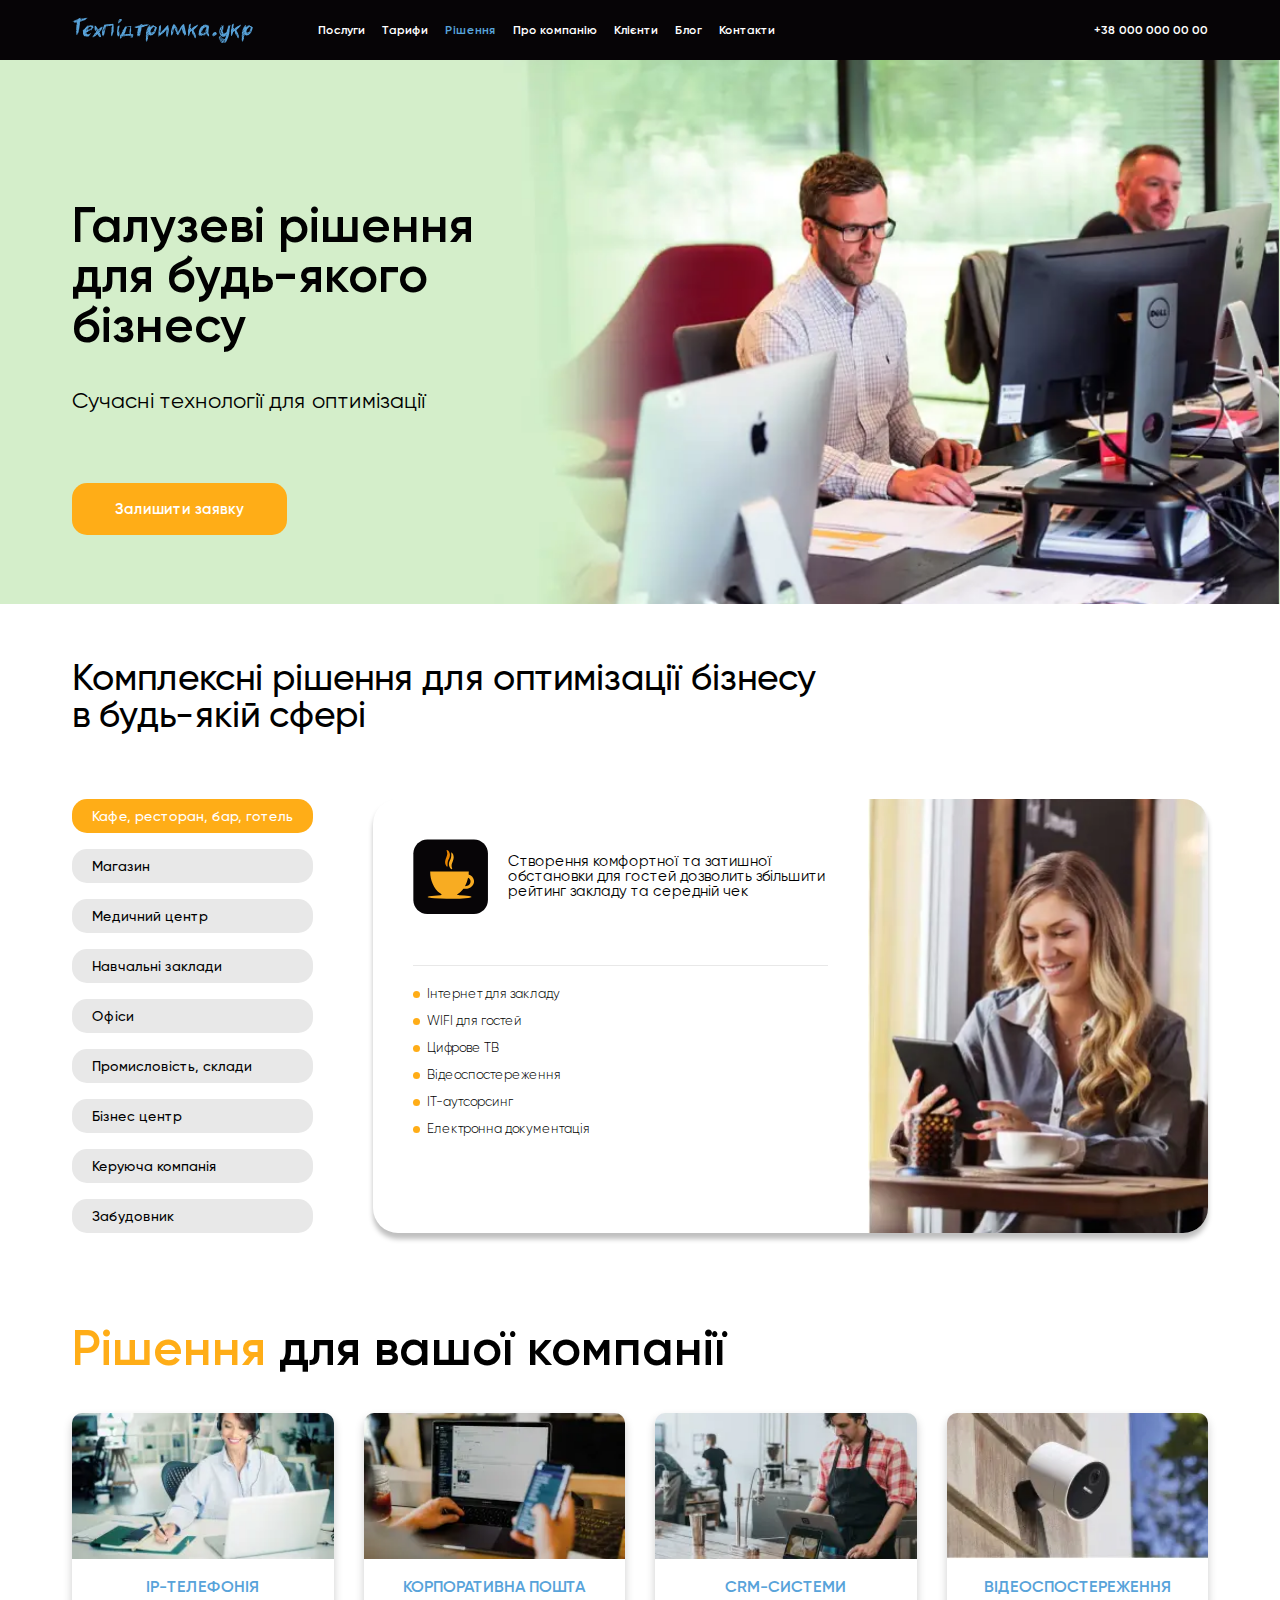
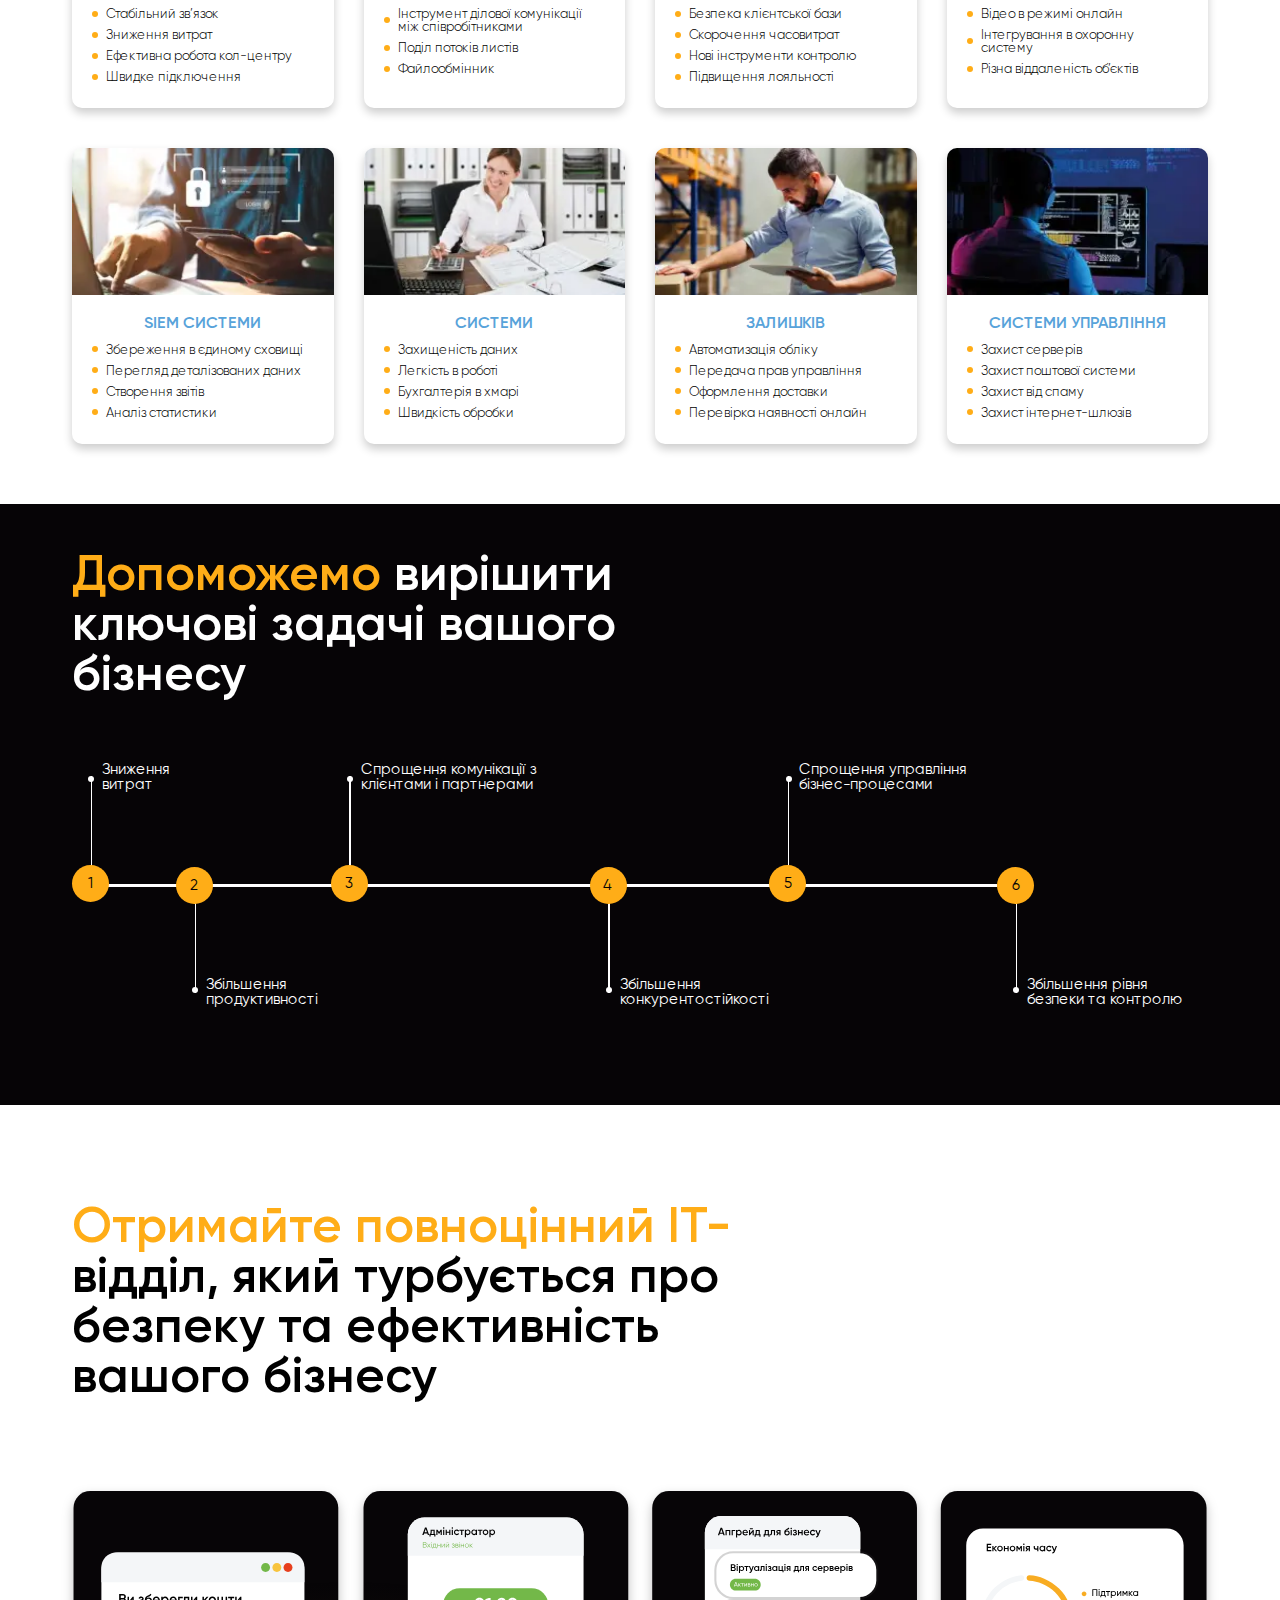
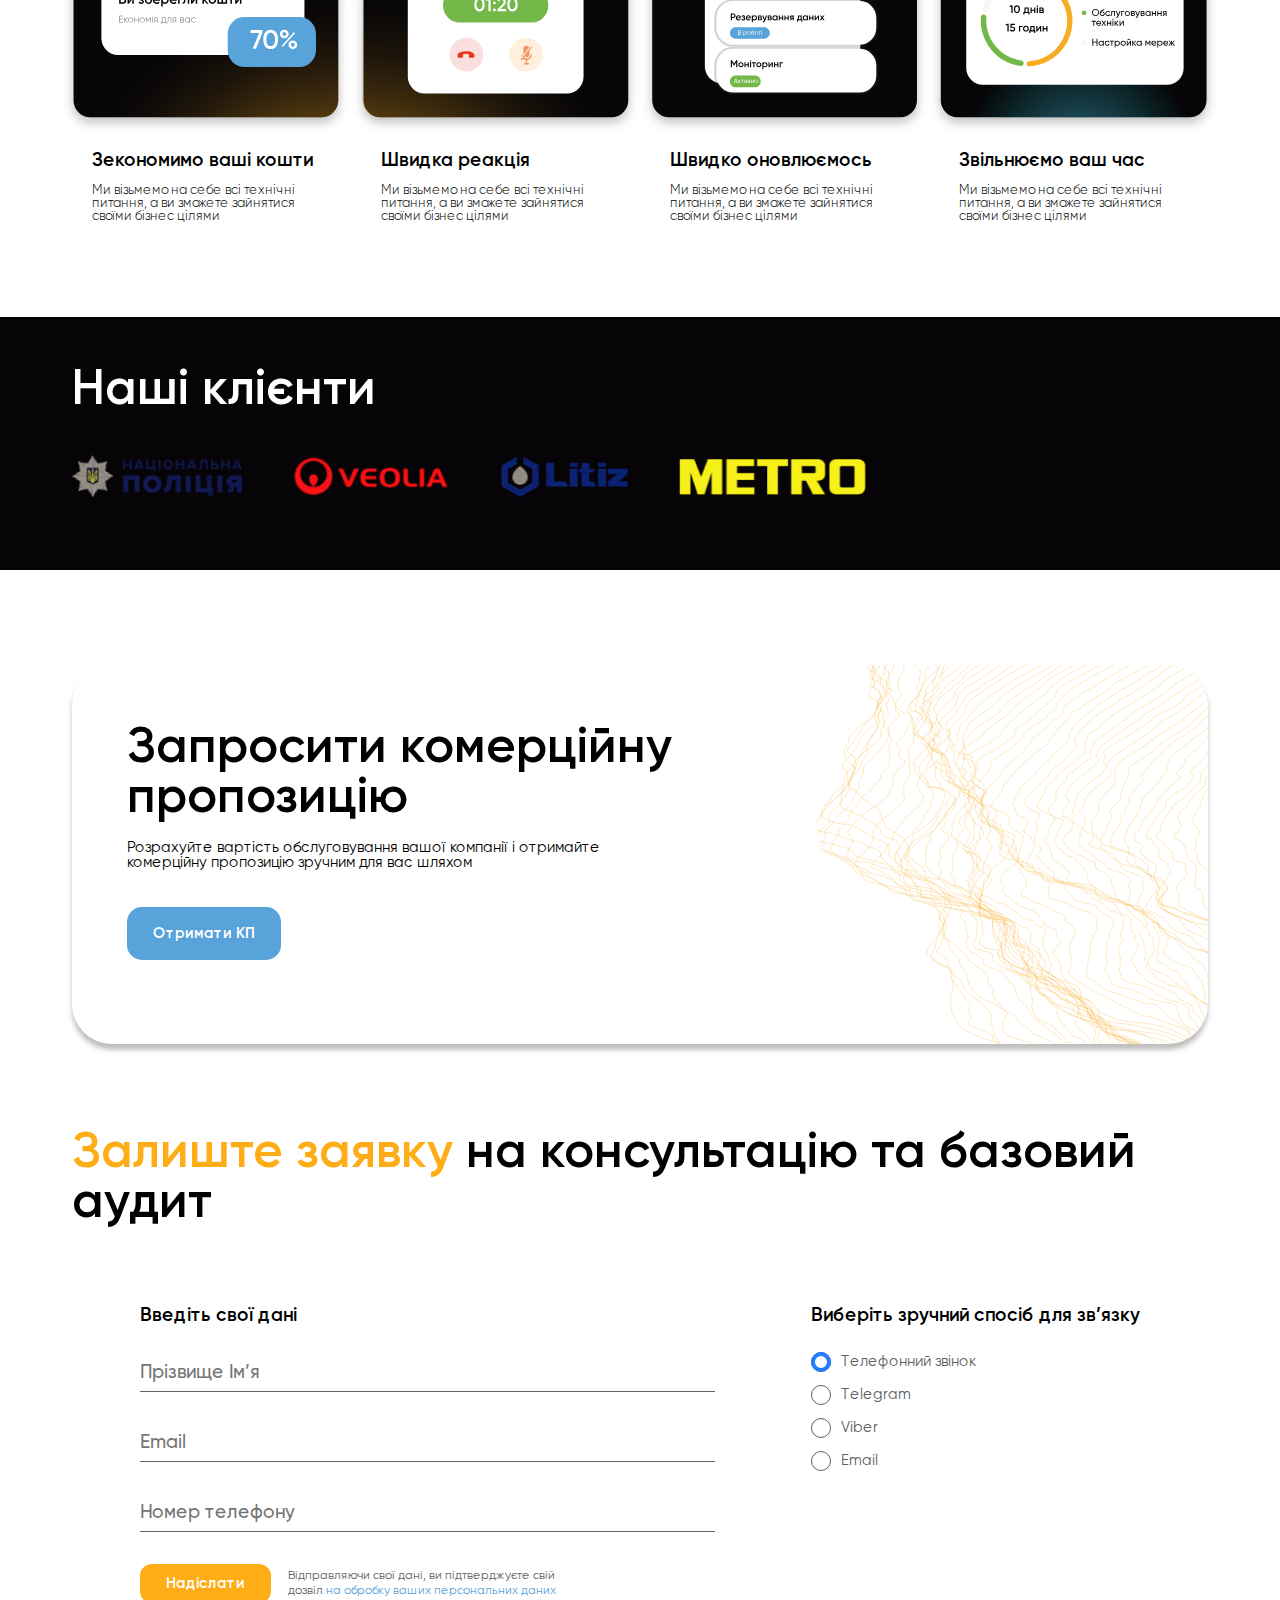
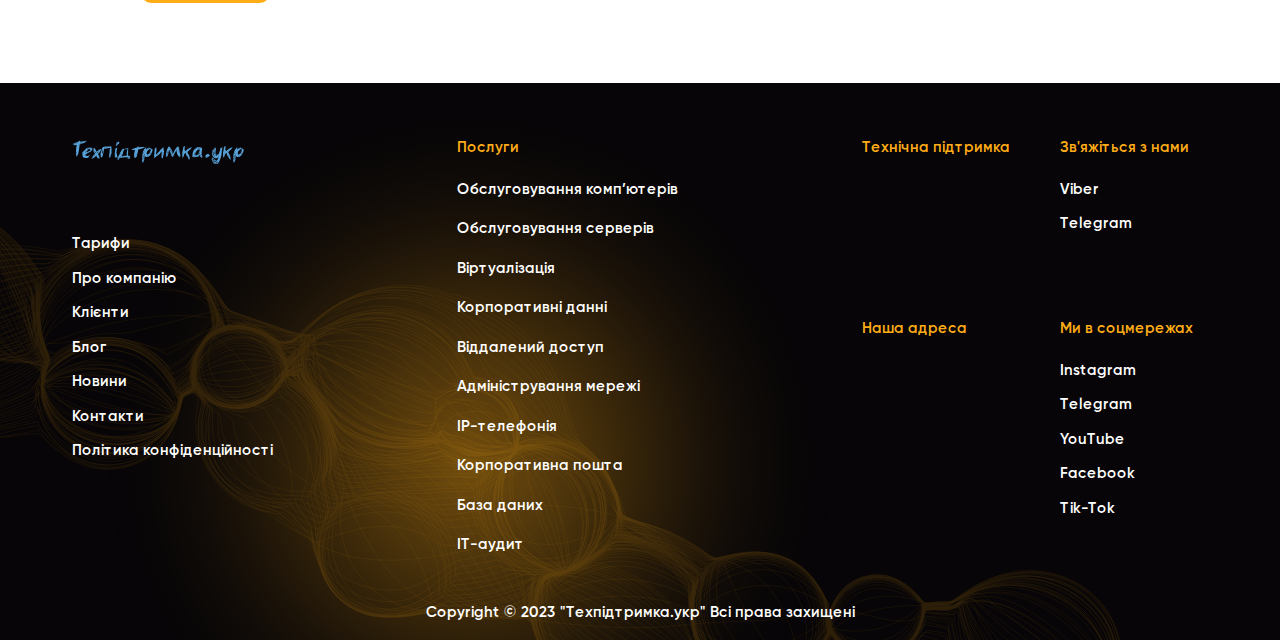
==== commit a171c398: "Add files via upload" ====
--- a/solutions.html
+++ b/solutions.html
@@ -1,12 +1,12 @@
 <!doctype html>
-<html lang="en">
+<html lang="uk">
 
 <head>
 	<title>Рішення</title>
 	<meta charset="UTF-8">
 	<meta name="format-detection" content="telephone=no">
 	<!-- <style>body{opacity: 0;}</style> -->
-	<link rel="stylesheet" href="css/style.min.css?_v=20230923235158">
+	<link rel="stylesheet" href="css/style.min.css?_v=20230924103715">
 	<meta name="robots" content="noindex, nofollow">
 	<meta name="viewport" content="width=device-width, initial-scale=1.0">
 </head>
@@ -23,7 +23,7 @@
 						<ul class="menu__list">
 							<li class="menu__item"><a href="" class="menu__link">Послуги</a></li>
 							<li class="menu__item"><a href="tariffs.html" class="menu__link">Тарифи</a></li>
-							<li class="menu__item"><a href="solutions.html" class="menu__link">Рішення</a></li>
+							<li class="menu__item"><a href="solutions.html" class="menu__link _active">Рішення</a></li>
 							<li class="menu__item"><a href="" class="menu__link">Про компанію</a></li>
 							<li class="menu__item"><a href="" class="menu__link">Клієнти</a></li>
 							<li class="menu__item"><a href="" class="menu__link">Блог</a></li>
@@ -99,119 +99,135 @@
 											<div class="body-tab-solutions__title"></div>
 										</div>
 										<div class="body-tab-solutions__info">
-
-										</div>
-									</div>
-									<div class="body-tab-solutions__image">
-										<picture><source srcset="img/solutions/tab-image.webp" type="image/webp"><img src="img/solutions/tab-image.jpg" alt=""></picture>
-									</div>
-								</div>
-							</div>
-							<div class="tabs-solutions__body body-tab-solutions">
-								<div class="body-tab-solutions__wrapper">
-									<div class="body-tab-solutions__main">
-										<div class="body-tab-solutions__header">
-											<img src="img/solutions/tabs-icon.svg" alt="coffee" class="body-tab-solutions__icon">
-											<div class="body-tab-solutions__title"></div>
-										</div>
-										<div class="body-tab-solutions__info">
-
-										</div>
-									</div>
-									<div class="body-tab-solutions__image">
-										<picture><source srcset="img/solutions/tab-image.webp" type="image/webp"><img src="img/solutions/tab-image.jpg" alt=""></picture>
-									</div>
-								</div>
-							</div>
-							<div class="tabs-solutions__body body-tab-solutions">
-								<div class="body-tab-solutions__wrapper">
-									<div class="body-tab-solutions__main">
-										<div class="body-tab-solutions__header">
-											<img src="img/solutions/tabs-icon.svg" alt="coffee" class="body-tab-solutions__icon">
-											<div class="body-tab-solutions__title"></div>
-										</div>
-										<div class="body-tab-solutions__info">
-
-										</div>
-									</div>
-									<div class="body-tab-solutions__image">
-										<picture><source srcset="img/solutions/tab-image.webp" type="image/webp"><img src="img/solutions/tab-image.jpg" alt=""></picture>
-									</div>
-								</div>
-							</div>
-							<div class="tabs-solutions__body body-tab-solutions">
-								<div class="body-tab-solutions__wrapper">
-									<div class="body-tab-solutions__main">
-										<div class="body-tab-solutions__header">
-											<img src="img/solutions/tabs-icon.svg" alt="coffee" class="body-tab-solutions__icon">
-											<div class="body-tab-solutions__title"></div>
-										</div>
-										<div class="body-tab-solutions__info">
-
-										</div>
-									</div>
-									<div class="body-tab-solutions__image">
-										<picture><source srcset="img/solutions/tab-image.webp" type="image/webp"><img src="img/solutions/tab-image.jpg" alt=""></picture>
-									</div>
-								</div>
-							</div>
-							<div class="tabs-solutions__body body-tab-solutions">
-								<div class="body-tab-solutions__wrapper">
-									<div class="body-tab-solutions__main">
-										<div class="body-tab-solutions__header">
-											<img src="img/solutions/tabs-icon.svg" alt="coffee" class="body-tab-solutions__icon">
-											<div class="body-tab-solutions__title"></div>
-										</div>
-										<div class="body-tab-solutions__info">
-
-										</div>
-									</div>
-									<div class="body-tab-solutions__image">
-										<picture><source srcset="img/solutions/tab-image.webp" type="image/webp"><img src="img/solutions/tab-image.jpg" alt=""></picture>
-									</div>
-								</div>
-							</div>
-							<div class="tabs-solutions__body body-tab-solutions">
-								<div class="body-tab-solutions__wrapper">
-									<div class="body-tab-solutions__main">
-										<div class="body-tab-solutions__header">
-											<img src="img/solutions/tabs-icon.svg" alt="coffee" class="body-tab-solutions__icon">
-											<div class="body-tab-solutions__title"></div>
-										</div>
-										<div class="body-tab-solutions__info">
-
-										</div>
-									</div>
-									<div class="body-tab-solutions__image">
-										<picture><source srcset="img/solutions/tab-image.webp" type="image/webp"><img src="img/solutions/tab-image.jpg" alt=""></picture>
-									</div>
-								</div>
-							</div>
-							<div class="tabs-solutions__body body-tab-solutions">
-								<div class="body-tab-solutions__wrapper">
-									<div class="body-tab-solutions__main">
-										<div class="body-tab-solutions__header">
-											<img src="img/solutions/tabs-icon.svg" alt="coffee" class="body-tab-solutions__icon">
-											<div class="body-tab-solutions__title"></div>
-										</div>
-										<div class="body-tab-solutions__info">
-
-										</div>
-									</div>
-									<div class="body-tab-solutions__image">
-										<picture><source srcset="img/solutions/tab-image.webp" type="image/webp"><img src="img/solutions/tab-image.jpg" alt=""></picture>
-									</div>
-								</div>
-							</div>
-							<div class="tabs-solutions__body body-tab-solutions">
-								<div class="body-tab-solutions__wrapper">
-									<div class="body-tab-solutions__main">
-										<div class="body-tab-solutions__header">
-											<img src="img/solutions/tabs-icon.svg" alt="coffee" class="body-tab-solutions__icon">
-											<div class="body-tab-solutions__title"></div>
-										</div>
-										<div class="body-tab-solutions__info">
-
+											<ul class="body-tab-solutions__list">
+												<li class="body-tab-solutions__list-item">Цифрове ТВ</li>
+											</ul>
+										</div>
+									</div>
+									<div class="body-tab-solutions__image">
+										<picture><source srcset="img/solutions/tab-image.webp" type="image/webp"><img src="img/solutions/tab-image.jpg" alt=""></picture>
+									</div>
+								</div>
+							</div>
+							<div class="tabs-solutions__body body-tab-solutions">
+								<div class="body-tab-solutions__wrapper">
+									<div class="body-tab-solutions__main">
+										<div class="body-tab-solutions__header">
+											<img src="img/solutions/tabs-icon.svg" alt="coffee" class="body-tab-solutions__icon">
+											<div class="body-tab-solutions__title"></div>
+										</div>
+										<div class="body-tab-solutions__info">
+											<ul class="body-tab-solutions__list">
+												<li class="body-tab-solutions__list-item">Цифрове ТВ</li>
+											</ul>
+										</div>
+									</div>
+									<div class="body-tab-solutions__image">
+										<picture><source srcset="img/solutions/tab-image.webp" type="image/webp"><img src="img/solutions/tab-image.jpg" alt=""></picture>
+									</div>
+								</div>
+							</div>
+							<div class="tabs-solutions__body body-tab-solutions">
+								<div class="body-tab-solutions__wrapper">
+									<div class="body-tab-solutions__main">
+										<div class="body-tab-solutions__header">
+											<img src="img/solutions/tabs-icon.svg" alt="coffee" class="body-tab-solutions__icon">
+											<div class="body-tab-solutions__title"></div>
+										</div>
+										<div class="body-tab-solutions__info">
+											<ul class="body-tab-solutions__list">
+												<li class="body-tab-solutions__list-item">Цифрове ТВ</li>
+											</ul>
+										</div>
+									</div>
+									<div class="body-tab-solutions__image">
+										<picture><source srcset="img/solutions/tab-image.webp" type="image/webp"><img src="img/solutions/tab-image.jpg" alt=""></picture>
+									</div>
+								</div>
+							</div>
+							<div class="tabs-solutions__body body-tab-solutions">
+								<div class="body-tab-solutions__wrapper">
+									<div class="body-tab-solutions__main">
+										<div class="body-tab-solutions__header">
+											<img src="img/solutions/tabs-icon.svg" alt="coffee" class="body-tab-solutions__icon">
+											<div class="body-tab-solutions__title"></div>
+										</div>
+										<div class="body-tab-solutions__info">
+											<ul class="body-tab-solutions__list">
+												<li class="body-tab-solutions__list-item">Цифрове ТВ</li>
+											</ul>
+										</div>
+									</div>
+									<div class="body-tab-solutions__image">
+										<picture><source srcset="img/solutions/tab-image.webp" type="image/webp"><img src="img/solutions/tab-image.jpg" alt=""></picture>
+									</div>
+								</div>
+							</div>
+							<div class="tabs-solutions__body body-tab-solutions">
+								<div class="body-tab-solutions__wrapper">
+									<div class="body-tab-solutions__main">
+										<div class="body-tab-solutions__header">
+											<img src="img/solutions/tabs-icon.svg" alt="coffee" class="body-tab-solutions__icon">
+											<div class="body-tab-solutions__title"></div>
+										</div>
+										<div class="body-tab-solutions__info">
+											<ul class="body-tab-solutions__list">
+												<li class="body-tab-solutions__list-item">Цифрове ТВ</li>
+											</ul>
+										</div>
+									</div>
+									<div class="body-tab-solutions__image">
+										<picture><source srcset="img/solutions/tab-image.webp" type="image/webp"><img src="img/solutions/tab-image.jpg" alt=""></picture>
+									</div>
+								</div>
+							</div>
+							<div class="tabs-solutions__body body-tab-solutions">
+								<div class="body-tab-solutions__wrapper">
+									<div class="body-tab-solutions__main">
+										<div class="body-tab-solutions__header">
+											<img src="img/solutions/tabs-icon.svg" alt="coffee" class="body-tab-solutions__icon">
+											<div class="body-tab-solutions__title"></div>
+										</div>
+										<div class="body-tab-solutions__info">
+											<ul class="body-tab-solutions__list">
+												<li class="body-tab-solutions__list-item">Цифрове ТВ</li>
+											</ul>
+										</div>
+									</div>
+									<div class="body-tab-solutions__image">
+										<picture><source srcset="img/solutions/tab-image.webp" type="image/webp"><img src="img/solutions/tab-image.jpg" alt=""></picture>
+									</div>
+								</div>
+							</div>
+							<div class="tabs-solutions__body body-tab-solutions">
+								<div class="body-tab-solutions__wrapper">
+									<div class="body-tab-solutions__main">
+										<div class="body-tab-solutions__header">
+											<img src="img/solutions/tabs-icon.svg" alt="coffee" class="body-tab-solutions__icon">
+											<div class="body-tab-solutions__title"></div>
+										</div>
+										<div class="body-tab-solutions__info">
+											<ul class="body-tab-solutions__list">
+												<li class="body-tab-solutions__list-item">Цифрове ТВ</li>
+											</ul>
+										</div>
+									</div>
+									<div class="body-tab-solutions__image">
+										<picture><source srcset="img/solutions/tab-image.webp" type="image/webp"><img src="img/solutions/tab-image.jpg" alt=""></picture>
+									</div>
+								</div>
+							</div>
+							<div class="tabs-solutions__body body-tab-solutions">
+								<div class="body-tab-solutions__wrapper">
+									<div class="body-tab-solutions__main">
+										<div class="body-tab-solutions__header">
+											<img src="img/solutions/tabs-icon.svg" alt="coffee" class="body-tab-solutions__icon">
+											<div class="body-tab-solutions__title"></div>
+										</div>
+										<div class="body-tab-solutions__info">
+											<ul class="body-tab-solutions__list">
+												<li class="body-tab-solutions__list-item">Цифрове ТВ</li>
+											</ul>
 										</div>
 									</div>
 									<div class="body-tab-solutions__image">
@@ -535,7 +551,7 @@
 						</div>
 						<div data-spollers data-one-spoller class="footer__spollers spollers-footer">
 							<details class="spollers-footer__item">
-								<summary data-spoller class="spollers-footer__title">Послугли<span></span></summary>
+								<summary data-spoller class="spollers-footer__title">Послуги<span></span></summary>
 								<div class="spollers-footer__body">
 									<a href="#" class="spollers-footer__link">Послуга</a>
 									<a href="#" class="spollers-footer__link">Послуга</a>
@@ -545,11 +561,21 @@
 							</details>
 							<details class="spollers-footer__item">
 								<summary data-spoller class="spollers-footer__title">Абонентам<span></span></summary>
-								<div class="spollers-footer__body">Контент спойлера</div>
+								<div class="spollers-footer__body">
+									<a href="#" class="spollers-footer__link">Послуга</a>
+									<a href="#" class="spollers-footer__link">Послуга</a>
+									<a href="#" class="spollers-footer__link">Послуга</a>
+									<a href="#" class="spollers-footer__link">Послуга</a>
+								</div>
 							</details>
 							<details class="spollers-footer__item">
 								<summary data-spoller class="spollers-footer__title">Про компанію<span></span></summary>
-								<div class="spollers-footer__body">Контент спойлера</div>
+								<div class="spollers-footer__body">
+									<a href="#" class="spollers-footer__link">Послуга</a>
+									<a href="#" class="spollers-footer__link">Послуга</a>
+									<a href="#" class="spollers-footer__link">Послуга</a>
+									<a href="#" class="spollers-footer__link">Послуга</a>
+								</div>
 							</details>
 						</div>
 						<nav class="footer__menu menu-footer">
@@ -662,7 +688,7 @@
 			</div>
 		</div>
 	</div>
-	<script src="js/app.min.js?_v=20230923235158"></script>
+	<script src="js/app.min.js?_v=20230924103715"></script>
 </body>
 
 </html>--- a/css/style.min.css
+++ b/css/style.min.css
@@ -1 +1 @@
-@charset "UTF-8";@font-face{font-family:Gilroy;font-display:swap;src:url(../fonts/Gilroy-Light.woff2) format("woff2"),url(../fonts/Gilroy-Light.woff) format("woff");font-weight:300;font-style:normal}@font-face{font-family:icons;font-display:swap;src:url(../fonts/icons.woff2) format("woff2"),url(../fonts/icons.woff) format("woff");font-weight:400;font-style:normal}@font-face{font-family:Gilroy;font-display:swap;src:url(../fonts/Gilroy-Regular.woff2) format("woff2"),url(../fonts/Gilroy-Regular.woff) format("woff");font-weight:400;font-style:normal}@font-face{font-family:Gilroy;font-display:swap;src:url(../fonts/Gilroy-SemiBold.woff2) format("woff2"),url(../fonts/Gilroy-SemiBold.woff) format("woff");font-weight:600;font-style:normal}@font-face{font-family:Gilroy;font-display:swap;src:url(../fonts/Gilroy-Medium.woff2) format("woff2"),url(../fonts/Gilroy-Medium.woff) format("woff");font-weight:500;font-style:normal}[class*=_icon-]:before{font-family:icons;font-style:normal;font-weight:400;font-variant:normal;text-transform:none;line-height:1;-webkit-font-smoothing:antialiased;-moz-osx-font-smoothing:grayscale}[class*=_icon-]:before{display:block}._icon-spoller-arrow:before{content:"\e909"}._icon-arrow:before{content:"\e900"}._icon-check:before{content:"\e901"}._icon-minus:before{content:"\e902"}._icon-s-facebook:before{content:"\e903"}._icon-s-insta:before{content:"\e904"}._icon-s-telegram:before{content:"\e905"}._icon-s-tik-tok:before{content:"\e906"}._icon-s-viber:before{content:"\e907"}._icon-s-youtube:before{content:"\e908"}*{padding:0;margin:0;border:0}*,:after,:before{-webkit-box-sizing:border-box;box-sizing:border-box}body,html{height:100%;min-width:320px}body{color:#000;line-height:1;font-family:Gilroy;font-size:.9375rem;-ms-text-size-adjust:100%;-moz-text-size-adjust:100%;-webkit-text-size-adjust:100%;-webkit-font-smoothing:antialiased;-moz-osx-font-smoothing:grayscale}button,input,textarea{font-family:Gilroy;font-size:inherit;line-height:inherit}button{cursor:pointer;color:inherit;background-color:transparent}a{color:inherit;text-decoration:none}ul li{list-style:none}img{vertical-align:top}h1,h2,h3,h4,h5,h6{font-weight:inherit;font-size:inherit}.lock body{overflow:hidden;-ms-touch-action:none;touch-action:none;-ms-scroll-chaining:none;overscroll-behavior:none}.wrapper{min-height:100%;display:-webkit-box;display:-ms-flexbox;display:flex;-webkit-box-orient:vertical;-webkit-box-direction:normal;-ms-flex-direction:column;flex-direction:column;overflow:hidden}@supports (overflow:clip){.wrapper{overflow:clip}}.wrapper>main{-webkit-box-flex:1;-ms-flex:1 1 auto;flex:1 1 auto}.wrapper>*{min-width:0}[class*=__container]{max-width:72.875rem;margin:0 auto;padding:0 .9375rem}.button{display:-webkit-inline-box;display:-ms-inline-flexbox;display:inline-flex;padding:1.25rem 3.125rem;color:#fff;background-color:#ffad17;font-size:.9375rem;border-radius:15px;font-weight:600;-webkit-transition:background-color .3s;transition:background-color .3s}.button:active{background-color:#58a3da}.button--fw{width:100%}input[type=email],input[type=tel],input[type=text],textarea{-webkit-appearance:none;-moz-appearance:none;appearance:none}.input{border-radius:0!important;width:100%;display:block;padding:.5rem 0;border-bottom:1px solid #626161;color:#bfbfbf;font-weight:500}.input:focus{outline:0}.input[placeholder]:not([data-placeholder-nohiden])::-webkit-input-placeholder{-webkit-transition:opacity .3s;transition:opacity .3s}.input[placeholder]:not([data-placeholder-nohiden])::-moz-placeholder{-moz-transition:opacity .3s;transition:opacity .3s}.input[placeholder]:not([data-placeholder-nohiden]):-ms-input-placeholder{-ms-transition:opacity .3s;transition:opacity .3s}.input[placeholder]:not([data-placeholder-nohiden])::-ms-input-placeholder{-ms-transition:opacity .3s;transition:opacity .3s}.input[placeholder]:not([data-placeholder-nohiden])::placeholder{-webkit-transition:opacity .3s;transition:opacity .3s}.input[placeholder]:not([data-placeholder-nohiden]):focus::-webkit-input-placeholder{opacity:0}.input[placeholder]:not([data-placeholder-nohiden]):focus::-moz-placeholder{opacity:0}.input[placeholder]:not([data-placeholder-nohiden]):focus:-ms-input-placeholder{opacity:0}.input[placeholder]:not([data-placeholder-nohiden]):focus::-ms-input-placeholder{opacity:0}.input[placeholder]:not([data-placeholder-nohiden]):focus::placeholder{opacity:0}textarea.input{resize:none;padding:0 0}.checkbox{position:relative}.checkbox:not(:last-child){margin-bottom:.3125em}.checkbox__input{position:absolute;width:0;height:0;opacity:0}.checkbox__input:focus-visible+.checkbox__label:before{-webkit-box-shadow:0 0 5px #000;box-shadow:0 0 5px #000}.checkbox__input:checked+.checkbox__label:before{background:#000}.checkbox__label{cursor:pointer;display:-webkit-inline-box;display:-ms-inline-flexbox;display:inline-flex;position:relative;gap:10px}.checkbox__label:before{content:"";-ms-flex-item-align:start;align-self:flex-start;-webkit-box-flex:0;-ms-flex:0 0 20px;flex:0 0 20px;width:20px;height:20px;border:1px solid #a7a9ac}.checkbox__text{-ms-flex-item-align:center;-ms-grid-row-align:center;align-self:center}.options{display:-webkit-box;display:-ms-flexbox;display:flex;-webkit-box-orient:vertical;-webkit-box-direction:normal;-ms-flex-direction:column;flex-direction:column;-webkit-box-align:start;-ms-flex-align:start;align-items:flex-start}.options__item{position:relative;cursor:pointer}.options__item:not(:last-child){margin-bottom:.625rem}.options__input{width:0;height:0;opacity:0;position:absolute}.options__input:focus-visible+.options__label:before{-webkit-box-shadow:0 0 5px #000;box-shadow:0 0 5px #000}.options__input:checked+.options__label:after{-webkit-transform:scale(1);-ms-transform:scale(1);transform:scale(1)}.options__label{display:-webkit-inline-box;display:-ms-inline-flexbox;display:inline-flex;-webkit-box-align:center;-ms-flex-align:center;align-items:center;cursor:pointer;gap:10px}.options__label:before{content:"";-ms-flex-item-align:start;align-self:flex-start;width:20px;height:20px;-webkit-box-flex:0;-ms-flex:0 0 20px;flex:0 0 20px;border-radius:50%;border:1.5px solid #606060}.options__label:after{content:"";-webkit-transition:all .3s ease 0s;transition:all .3s ease 0s;-webkit-transform:scale(0);-ms-transform:scale(0);transform:scale(0);width:20px;height:20px;border-radius:50%;border:.25rem solid #247cff;position:absolute}.options__text{color:#606060;font-size:.9375rem}.noUi-target,.noUi-target *{-webkit-touch-callout:none;-webkit-tap-highlight-color:transparent;-webkit-user-select:none;-ms-touch-action:none;touch-action:none;-ms-user-select:none;-moz-user-select:none;user-select:none;-webkit-box-sizing:border-box;box-sizing:border-box}.noUi-target{position:relative}.noUi-base,.noUi-connects{width:100%;height:100%;position:relative;z-index:1}.noUi-connects{overflow:hidden;z-index:0}.noUi-connect,.noUi-origin{will-change:transform;position:absolute;z-index:1;top:0;right:0;height:100%;width:100%;-ms-transform-origin:0 0;-webkit-transform-origin:0 0;-webkit-transform-style:preserve-3d;transform-origin:0 0;-webkit-transform-style:flat;transform-style:flat}.noUi-txt-dir-rtl.noUi-horizontal .noUi-origin{left:0;right:auto}.noUi-vertical .noUi-origin{top:-100%;width:0}.noUi-horizontal .noUi-origin{height:0}.noUi-handle{-webkit-backface-visibility:hidden;backface-visibility:hidden;position:absolute}.noUi-touch-area{height:100%;width:100%}.noUi-state-tap .noUi-connect,.noUi-state-tap .noUi-origin{-webkit-transition:-webkit-transform .3s;transition:-webkit-transform .3s;transition:transform .3s;transition:transform .3s,-webkit-transform .3s}.noUi-state-drag *{cursor:inherit!important}.noUi-horizontal{height:18px}.noUi-horizontal .noUi-handle{width:34px;height:28px;right:-17px;top:-6px}.noUi-vertical{width:18px}.noUi-vertical .noUi-handle{width:28px;height:34px;right:-6px;bottom:-17px}.noUi-txt-dir-rtl.noUi-horizontal .noUi-handle{left:-17px;right:auto}.noUi-target{background:#fafafa;border-radius:4px;border:1px solid #d3d3d3;-webkit-box-shadow:inset 0 1px 1px #f0f0f0,0 3px 6px -5px #bbb;box-shadow:inset 0 1px 1px #f0f0f0,0 3px 6px -5px #bbb}.noUi-connects{border-radius:3px}.noUi-connect{background:#3fb8af}.noUi-draggable{cursor:ew-resize}.noUi-vertical .noUi-draggable{cursor:ns-resize}.noUi-handle{border:1px solid #d9d9d9;border-radius:3px;background:#fff;cursor:default;-webkit-box-shadow:inset 0 0 1px #fff,inset 0 1px 7px #ebebeb,0 3px 6px -3px #bbb;box-shadow:inset 0 0 1px #fff,inset 0 1px 7px #ebebeb,0 3px 6px -3px #bbb}.noUi-active{-webkit-box-shadow:inset 0 0 1px #fff,inset 0 1px 7px #ddd,0 3px 6px -3px #bbb;box-shadow:inset 0 0 1px #fff,inset 0 1px 7px #ddd,0 3px 6px -3px #bbb}.noUi-handle:after,.noUi-handle:before{content:"";display:block;position:absolute;height:14px;width:1px;background:#e8e7e6;left:14px;top:6px}.noUi-handle:after{left:17px}.noUi-vertical .noUi-handle:after,.noUi-vertical .noUi-handle:before{width:14px;height:1px;left:6px;top:14px}.noUi-vertical .noUi-handle:after{top:17px}[disabled] .noUi-connect{background:#b8b8b8}[disabled] .noUi-handle,[disabled].noUi-handle,[disabled].noUi-target{cursor:not-allowed}.noUi-pips,.noUi-pips *{-webkit-box-sizing:border-box;box-sizing:border-box}.noUi-pips{position:absolute;color:#999}.noUi-value{position:absolute;white-space:nowrap;text-align:center}.noUi-value-sub{color:#ccc;font-size:10px}.noUi-marker{position:absolute;background:#ccc}.noUi-marker-sub{background:#aaa}.noUi-marker-large{background:#aaa}.noUi-pips-horizontal{padding:10px 0;height:80px;top:100%;left:0;width:100%}.noUi-value-horizontal{-webkit-transform:translate(-50%,50%);-ms-transform:translate(-50%,50%);transform:translate(-50%,50%)}.noUi-rtl .noUi-value-horizontal{-webkit-transform:translate(50%,50%);-ms-transform:translate(50%,50%);transform:translate(50%,50%)}.noUi-marker-horizontal.noUi-marker{margin-left:-1px;width:2px;height:5px}.noUi-marker-horizontal.noUi-marker-sub{height:10px}.noUi-marker-horizontal.noUi-marker-large{height:15px}.noUi-pips-vertical{padding:0 10px;height:100%;top:0;left:100%}.noUi-value-vertical{-webkit-transform:translate(0,-50%);-ms-transform:translate(0,-50%);transform:translate(0,-50%);padding-left:25px}.noUi-rtl .noUi-value-vertical{-webkit-transform:translate(0,50%);-ms-transform:translate(0,50%);transform:translate(0,50%)}.noUi-marker-vertical.noUi-marker{width:5px;height:2px;margin-top:-1px}.noUi-marker-vertical.noUi-marker-sub{width:10px}.noUi-marker-vertical.noUi-marker-large{width:15px}.noUi-tooltip{display:block;position:absolute;border:1px solid #d9d9d9;border-radius:3px;background:#fff;color:#000;padding:5px;text-align:center;white-space:nowrap}.noUi-horizontal .noUi-tooltip{-webkit-transform:translate(-50%,0);-ms-transform:translate(-50%,0);transform:translate(-50%,0);left:50%;bottom:120%}.noUi-vertical .noUi-tooltip{-webkit-transform:translate(0,-50%);-ms-transform:translate(0,-50%);transform:translate(0,-50%);top:50%;right:120%}.noUi-horizontal .noUi-origin>.noUi-tooltip{-webkit-transform:translate(50%,0);-ms-transform:translate(50%,0);transform:translate(50%,0);left:auto;bottom:10px}.noUi-vertical .noUi-origin>.noUi-tooltip{-webkit-transform:translate(0,-18px);-ms-transform:translate(0,-18px);transform:translate(0,-18px);top:auto;right:28px}.header-window__range.noUi-target{background-color:transparent;border-radius:0;border:none;-webkit-box-shadow:none;box-shadow:none;height:.125rem}.header-window__range .noUi-base{background-color:#606060}.header-window__range .noUi-connects{border-radius:0}.header-window__range .noUi-connect{background-color:transparent}.header-window__range .noUi-handle{background-color:transparent;-webkit-box-shadow:none;box-shadow:none;border:none}.header-window__range .noUi-handle::after,.header-window__range .noUi-handle::before{display:none}.header-window__range .noUi-touch-area{width:.875rem;height:.875rem;border-radius:50%;background-color:#ffad17;margin-left:.75rem}body::after{content:"";background-color:rgba(0,0,0,.5);position:fixed;width:100%;height:100%;top:0;left:0;opacity:0;-webkit-transition:opacity .8s ease 0s;transition:opacity .8s ease 0s;pointer-events:none;z-index:149}.popup-show body::after{opacity:1}.popup{position:fixed;top:0;left:0;bottom:0;right:0;padding:30px 10px;-webkit-transition:visibility .8s ease 0s;transition:visibility .8s ease 0s;visibility:hidden;pointer-events:none}.popup_show{z-index:150;visibility:visible;overflow:auto;pointer-events:auto}.popup_show .popup__content{visibility:visible;-webkit-transform:scale(1);-ms-transform:scale(1);transform:scale(1)}.popup__wrapper{display:-webkit-box;display:-ms-flexbox;display:flex;-webkit-box-orient:vertical;-webkit-box-direction:normal;-ms-flex-direction:column;flex-direction:column;-webkit-box-align:center;-ms-flex-align:center;align-items:center;min-height:100%;-webkit-box-flex:1;-ms-flex:1 1 auto;flex:1 1 auto;width:100%;display:flex;-webkit-box-pack:center;-ms-flex-pack:center;justify-content:center;align-items:center}.popup__content{visibility:hidden;-webkit-transform:scale(0);-ms-transform:scale(0);transform:scale(0);-webkit-transition:-webkit-transform .3s ease 0s;transition:-webkit-transform .3s ease 0s;transition:transform .3s ease 0s;transition:transform .3s ease 0s,-webkit-transform .3s ease 0s;background-color:#fff;padding:2.125rem 1.25rem 1rem;width:100%;max-width:15rem;border-radius:10px}.lock .popup__content{visibility:visible}.popup__body{display:-webkit-box;display:-ms-flexbox;display:flex;-webkit-box-orient:vertical;-webkit-box-direction:normal;-ms-flex-direction:column;flex-direction:column;text-align:center;color:#070507;-webkit-box-align:center;-ms-flex-align:center;align-items:center}.popup__image{max-width:3.3125rem}.popup__image img{max-width:100%}.popup__image:not(:last-child){margin-bottom:1.625rem}.popup__title{font-size:1.125rem}.popup__title:not(:last-child){margin-bottom:1.625rem}.popup__text{font-size:.75rem;font-weight:300}.popup__text:not(:last-child){margin-bottom:1.0625rem}.popup__close{padding:.625rem .8125rem;border-radius:10px;background-color:#58a3da;-webkit-transition:background-color .3s;transition:background-color .3s;font-size:.75rem;font-weight:600;color:#fff}.popup__close:focus{outline:0}.popup__close:active{background-color:#ffad17}.spollers{display:-ms-grid;display:grid}.spollers__item{font-size:1.25rem;border-bottom:.0625rem solid #626161}.spollers__title{width:100%;cursor:default;text-align:left;padding:1.875rem 3.75rem 1.875rem 0;position:relative;list-style:none;font-size:1.125rem;font-weight:500;color:#070507}._spoller-init .spollers__title{cursor:pointer}._spoller-init .spollers__title::after,._spoller-init .spollers__title::before{content:"";position:absolute;right:10px;top:50%;background-color:#070507;height:2.5px;width:15px;-webkit-transition:-webkit-transform .5s ease 0s;transition:-webkit-transform .5s ease 0s;transition:transform .5s ease 0s;transition:transform .5s ease 0s,-webkit-transform .5s ease 0s}._spoller-init .spollers__title::before{-webkit-transform:translate(-75%,-50%) rotate(40deg);-ms-transform:translate(-75%,-50%) rotate(40deg);transform:translate(-75%,-50%) rotate(40deg);border-radius:50px 0 0 0}._spoller-init .spollers__title::after{-webkit-transform:translate(0,-50%) rotate(-40deg);-ms-transform:translate(0,-50%) rotate(-40deg);transform:translate(0,-50%) rotate(-40deg);border-radius:0 50px 0 0}._spoller-init .spollers__title._spoller-active::before{-webkit-transform:translateX(-75%) rotate(-40deg);-ms-transform:translateX(-75%) rotate(-40deg);transform:translateX(-75%) rotate(-40deg)}._spoller-init .spollers__title._spoller-active::after{-webkit-transform:rotate(40deg);-ms-transform:rotate(40deg);transform:rotate(40deg)}.spollers__body{padding:1.25rem 0;font-size:1rem}[class*=-ibg]{position:relative}[class*=-ibg] img{position:absolute;width:100%;height:100%;top:0;left:0;-o-object-fit:cover;object-fit:cover}[class*=-ibg--contain] img{-o-object-fit:contain;object-fit:contain}.title{font-weight:600}.title ._orange{color:#ffad17}.item-services{background-color:#090207;border-radius:15px;overflow:hidden;display:-webkit-box;display:-ms-flexbox;display:flex;color:#fff;overflow:hidden}.item-services__body{display:-webkit-box;display:-ms-flexbox;display:flex;-webkit-box-orient:vertical;-webkit-box-direction:normal;-ms-flex-direction:column;flex-direction:column;-webkit-box-pack:justify;-ms-flex-pack:justify;justify-content:space-between;padding:1.875rem 2.5rem 1.875rem 1.875rem}.item-services__title{font-weight:600}.item-services__title:not(:last-child){margin-bottom:1.25rem}.item-services__title a:hover{text-decoration:underline}.item-services__text{font-weight:500}.item-services__link{width:2.5625rem;height:2.1875rem;background-color:#ffad17;color:#000;display:-webkit-box;display:-ms-flexbox;display:flex;-webkit-box-pack:center;-ms-flex-pack:center;justify-content:center;-webkit-box-align:center;-ms-flex-align:center;align-items:center;border-radius:17px;font-size:1.25rem}.item-services__image{-webkit-box-flex:0;-ms-flex:0 0 38.786765%;flex:0 0 38.786765%;position:relative}.item-services__image img{position:absolute;bottom:0;right:0;width:100%;height:100%;-o-object-fit:contain;object-fit:contain;-o-object-position:bottom right;object-position:bottom right}.offer__block{border-radius:40px;overflow:hidden}.offer__content{padding:3.4375rem 1.25rem 1.25rem 3.4375rem}.offer__title{font-weight:600}.offer__sub-title{font-size:.9375rem}.offer__button{background-color:#58a3da;-webkit-transition:background-color .3s;transition:background-color .3s;display:inline-block;padding:1.1875rem 1.625rem;border-radius:15px;color:#fff;font-weight:600}.offer__button::active{background-color:#ffad17}.offer__image{display:none}.header{background-color:#060406;color:#fff;padding:1.0625rem 0;font-size:.75rem;position:fixed;top:0;left:0;width:100%;z-index:100}.header__container{display:-webkit-box;display:-ms-flexbox;display:flex;-webkit-box-align:center;-ms-flex-align:center;align-items:center}.header__logo-wrapper{-webkit-box-flex:0;-ms-flex:0 1 11.3125rem;flex:0 1 11.3125rem}.header__logo{max-width:11.3125rem;display:block;-webkit-transition:-webkit-transform .3s;transition:-webkit-transform .3s;transition:transform .3s;transition:transform .3s,-webkit-transform .3s}.header__logo img{max-width:100%}.header__call{font-weight:500;-webkit-box-flex:0;-ms-flex:0 0 auto;flex:0 0 auto;-webkit-transition:color .3s;transition:color .3s;font-weight:600}.header__call:active{color:#58a3da}.menu__list{display:-webkit-box;display:-ms-flexbox;display:flex;-ms-flex-wrap:wrap;flex-wrap:wrap;-webkit-column-gap:1.0625rem;-moz-column-gap:1.0625rem;column-gap:1.0625rem;row-gap:.625rem}.menu__link{font-weight:600;-webkit-transition:color .3s;transition:color .3s}.menu__link:active{color:#58a3da}.menu__link._active{color:#58a3da;pointer-events:none}.icon-menu{display:none}.footer{background-color:#070507;padding-bottom:1.25rem;color:#fff;font-weight:600;position:relative}.footer::before{content:"";position:absolute;bottom:0;left:0;width:100%;height:100%;background:url(../img/footer-decor.svg) left bottom/contain no-repeat}.footer__container{position:relative;z-index:2}.footer__body{display:-webkit-box;display:-ms-flexbox;display:flex}.footer__logo{max-width:10.75rem;display:inline-block;-webkit-transition:-webkit-transform .3s;transition:-webkit-transform .3s;transition:transform .3s;transition:transform .3s,-webkit-transform .3s}.footer__logo:active{-webkit-transform:scale(1.05);-ms-transform:scale(1.05);transform:scale(1.05)}.footer__logo img{max-width:100%}.footer__label:not(:last-child){margin-bottom:1.5625rem}.footer__item-service:not(:last-child){margin-bottom:1.25rem}.footer__column-body{display:-webkit-box;display:-ms-flexbox;display:flex;gap:.9375rem}.footer__copy{text-align:center}.menu-footer__item:not(:last-child){margin-bottom:.9375rem}.link-footer{line-height:1.3}.main-block__text{color:#606060;line-height:1.5}.main-block__sub-title{font-weight:600}.tabs-tariffs__navigation{padding:.1875rem;border-radius:30px;background-color:#f2f2f2;display:-webkit-inline-box;display:-ms-inline-flexbox;display:inline-flex}.tabs-tariffs__title{padding:1.125rem 3.125rem;border-radius:40px;color:#b9b9ba;font-size:.75rem;font-weight:600;background-color:transparent}.tabs-tariffs__title._tab-active{background-color:#58a3da;color:#fff}.window-main-block{background-color:#f4f4f4;border-radius:1.25rem;overflow:hidden}.header-window{background-color:#282829;padding:2rem 2.6875rem;color:#fff}.header-window__title{color:#b9b9ba;font-size:.75rem;font-weight:500}.header-window__call{font-size:1rem;font-weight:600;line-height:1.5}.header-window__grid{display:-ms-grid;display:grid}.header-window__top{display:-webkit-box;display:-ms-flexbox;display:flex;-webkit-box-pack:justify;-ms-flex-pack:justify;justify-content:space-between;gap:1.25rem;-webkit-box-align:center;-ms-flex-align:center;align-items:center}.header-window__top:not(:last-child){margin-bottom:.75rem}.header-window__label{font-size:.75rem;font-weight:500}.header-window__value{font-size:1rem;font-weight:500}.header-window__value input{max-width:25px;display:inline-block;background-color:transparent;color:#fff;text-align:right}#time-range .header-window__value input{max-width:1.125rem}.header-window__range:not(:last-child){margin-bottom:.5625rem}.header-window__values-range{display:-webkit-box;display:-ms-flexbox;display:flex;-webkit-box-pack:justify;-ms-flex-pack:justify;justify-content:space-between;gap:1.25rem}.header-window__range-value{color:#606060;font-size:.5625rem;font-weight:500}.header-window__checkboxes{display:-webkit-box;display:-ms-flexbox;display:flex;-ms-flex-wrap:wrap;flex-wrap:wrap;gap:.1875rem}.header-window__checkbox{position:relative;-webkit-box-flex:0;-ms-flex:0 0 auto;flex:0 0 auto}.header-window__input-checkbox{position:absolute;width:0;height:0;opacity:0}.header-window__input-checkbox:checked+.header-window__label-checkbox{color:#fff;background-color:#ffad17}.header-window__label-checkbox{width:2.3125rem;height:2.3125rem;border-radius:10px;border:.0625rem solid #ffad17;font-size:.5625rem;display:-webkit-box;display:-ms-flexbox;display:flex;-webkit-box-pack:center;-ms-flex-pack:center;justify-content:center;-webkit-box-align:center;-ms-flex-align:center;align-items:center;font-weight:500;cursor:pointer;color:#606060;-webkit-transition:color .3s,border-color .3s;transition:color .3s,border-color .3s}.content-window{display:-ms-grid;display:grid;-ms-grid-columns:1fr (14.75rem)[3];grid-template-columns:1fr repeat(3,14.75rem);padding:2.3125rem 1.875rem 2.875rem;font-size:.75rem;row-gap:1.3125rem;text-align:center;position:relative}.content-window::after,.content-window::before{content:"";position:absolute;width:100%;left:0;background-color:#f4f4f4;z-index:2}.content-window::before{top:0;height:2.3125rem}.content-window::after{bottom:0;height:2.875rem}.content-window__title{font-size:.875rem;color:#282829}.content-window__tariff{font-size:.875rem;color:#282829;line-height:1.4;padding:0 .625rem}.content-window__label{text-align:left}.content-window__value ._icon-check{width:1.4375rem;height:1.4375rem;display:inline-block;border-radius:50%;background-color:#ffad17;display:-webkit-box;display:-ms-flexbox;display:flex;-webkit-box-pack:center;-ms-flex-pack:center;justify-content:center;-webkit-box-align:center;-ms-flex-align:center;align-items:center;color:#fff;margin:0 auto;font-size:.625rem}.content-window__value ._icon-minus{width:1.4375rem;height:1.4375rem;display:inline-block;border-radius:50%;background-color:#606060;display:-webkit-box;display:-ms-flexbox;display:flex;-webkit-box-pack:center;-ms-flex-pack:center;justify-content:center;-webkit-box-align:center;-ms-flex-align:center;align-items:center;color:#fff;margin:0 auto;font-size:.1875rem}.content-window__button{padding:.8125rem 1.875rem;display:inline-block;background-color:#58a3da;border-radius:15px;-ms-flex-item-align:center;-ms-grid-row-align:center;align-self:center;color:#fff;font-size:.5625rem;font-weight:600;max-width:10.4375rem;margin:0 auto;-webkit-transition:background-color .3s;transition:background-color .3s}.content-window__decor{width:.0625rem;height:100%;background-color:#606060;position:absolute}.services__title:not(:last-child){margin-bottom:1.25rem}.services__button-wrapper{display:-webkit-box;display:-ms-flexbox;display:flex;-webkit-box-pack:center;-ms-flex-pack:center;justify-content:center}.form{max-width:62.5rem;margin:0 auto}.form__label{font-weight:600}.form__button{padding:.75rem 1.625rem;border-radius:12px;background-color:#ffad17;color:#fff;font-weight:600;-webkit-transition:background-color .3s;transition:background-color .3s}.form__button:active{background-color:#58a3da}.form__text{color:#606060;font-size:.75rem;max-width:18.125rem;line-height:1.3}.form__text a{color:#58a3da}.first-display-solutions{position:relative;overflow:hidden;background-color:#d4eeca}.first-display-solutions__container{position:relative;z-index:2}.first-display-solutions__offer{max-width:28.125rem}.first-display-solutions__title{color:#010101;font-weight:600}.first-display-solutions__button{padding:1.0625rem 2.6875rem;border-radius:15px;background-color:#ffad17;color:#fff;font-weight:600;-webkit-transition:background-color .3s;transition:background-color .3s}.first-display-solutions__button:active{background-color:#58a3da}.first-display-solutions__image{position:absolute;top:50px;right:0;width:100%;height:100%;-o-object-fit:cover;object-fit:cover}.tabs-solutions-block__title{font-weight:500}.tabs-solutions__title{padding:.625rem 1.25rem;border-radius:15px;background-color:#e8e8e8;color:#000;font-size:.875rem;font-weight:500;text-align:left;-webkit-transition:color .3s,background-color .3s;transition:color .3s,background-color .3s}.tabs-solutions__title ._icon-spoller-arrow{display:none}.tabs-solutions__title._tab-active{background-color:#ffad17;color:#fff;pointer-events:none}.tabs-solutions__title._tab-active ._icon-spoller-arrow{-webkit-transform:rotate(0);-ms-transform:rotate(0);transform:rotate(0)}.body-tab-solutions{height:100%}.body-tab-solutions__wrapper{border-radius:25px;min-height:100%}.body-tab-solutions__main{padding:2.5rem}.body-tab-solutions__header{display:-webkit-box;display:-ms-flexbox;display:flex;gap:1.25rem;border-bottom:.0625rem solid #e8e8e8}.body-tab-solutions__header:not(:last-child){margin-bottom:1.3125rem}.body-tab-solutions__title{-ms-flex-item-align:center;-ms-grid-row-align:center;align-self:center}.body-tab-solutions__list-item{font-size:.8125rem;font-weight:300}.body-tab-solutions__list-item::before{content:"";display:inline-block;width:.4375rem;height:.4375rem;border-radius:50%;background-color:#ffad17;margin-right:.4375rem}.body-tab-solutions__list-item:not(:last-child){margin-bottom:.875rem}.road{color:#fff;background-color:#060406}.road__title{color:#fff}.road__body{list-style-type:none;counter-reset:item;position:relative}.road__body::before{content:"";position:absolute;background-color:#fff}.road__item{font-size:.9375rem;display:-webkit-box;display:-ms-flexbox;display:flex;position:relative}.road__line{position:absolute;background-color:#fff;-webkit-transform:translate(0,-50%);-ms-transform:translate(0,-50%);transform:translate(0,-50%);top:50%}.road__line::after,.road__line::before{content:"";position:absolute;width:.375rem;height:.375rem;border-radius:50%;background-color:#fff}.card-benefits__image{position:relative;padding-bottom:84.790875%}.card-benefits__image img{position:absolute;top:0;left:0;width:100%;height:100%;-o-object-fit:contain;object-fit:contain;-o-object-position:center;object-position:center;-webkit-filter:drop-shadow(0 5.5081195831px 5.5081195831px rgba(0, 0, 0, .25));filter:drop-shadow(0 5.5081195831px 5.5081195831px rgba(0, 0, 0, .25))}.card-benefits__content{padding:0 1.25rem}.card-benefits__label{font-weight:600;font-size:1.1875rem}.card-benefits__label:not(:last-child){margin-bottom:.875rem}.card-benefits__text{font-size:.8125rem;font-weight:300}.card-benefits__text:not(:last-child){margin-bottom:.875rem}.clients{background-color:#060406}.clients__title{color:#fff}.clients__list{display:-webkit-box;display:-ms-flexbox;display:flex;-webkit-box-align:center;-ms-flex-align:center;align-items:center;-webkit-column-gap:3.125rem;-moz-column-gap:3.125rem;column-gap:3.125rem;row-gap:1.875rem;-ms-flex-wrap:wrap;flex-wrap:wrap}.clients__item{max-width:11.75rem;-webkit-transition:-webkit-transform .3s;transition:-webkit-transform .3s;transition:transform .3s;transition:transform .3s,-webkit-transform .3s}.clients__item:active{-webkit-transform:scale(1.05);-ms-transform:scale(1.05);transform:scale(1.05)}.clients__item img{max-width:100%}.direction__cards:not(:last-child){margin-bottom:1.0625rem}.direction__button-wrapper{display:none}.direction__button{padding:.625rem 1.25rem;border-radius:10px;background-color:#ffad17;color:#fff;font-size:.9375rem;font-weight:600;-webkit-transition:background-color .3s;transition:background-color .3s}.direction__button:active{background-color:#58a3da}.card-direction{background-color:#fff;-webkit-box-shadow:0 5px 10px rgba(0,0,0,.2);box-shadow:0 5px 10px rgba(0,0,0,.2);border-radius:10px;overflow:hidden}.card-direction__image{position:relative;padding-bottom:56%}.card-direction__image img{position:absolute;top:0;left:0;width:100%;height:100%;-o-object-fit:cover;object-fit:cover}.card-direction__body{padding:1.25rem 1.25rem 1.5625rem}.card-direction__label{color:#58a3da;text-align:center;text-transform:uppercase;font-size:1rem;font-weight:600}.card-direction__label:not(:last-child){margin-bottom:.75rem}.card-direction__label ._icon-spoller-arrow{display:none}.card-direction__item{font-size:.8125rem;font-weight:300;display:-webkit-box;display:-ms-flexbox;display:flex;-webkit-box-align:center;-ms-flex-align:center;align-items:center;gap:.5rem}.card-direction__item:not(:last-child){margin-bottom:.5rem}.card-direction__item::before{content:"";display:inline-block;width:.375rem;height:.375rem;border-radius:50%;background-color:#ffad17;-webkit-box-flex:0;-ms-flex:0 0 auto;flex:0 0 auto}.main-contacts{background-color:#070507;color:#fff;position:relative}.main-contacts::before{content:"";position:absolute;right:0;top:0;height:100%;width:54.362934%;background:url(../img/contacts/main-decor.svg) right bottom/contain no-repeat}.main-contacts__container{position:relative;z-index:2}.main-contacts__title{color:#ffad17;font-weight:600}.main-contacts__item{display:-webkit-box;display:-ms-flexbox;display:flex;-webkit-box-orient:vertical;-webkit-box-direction:normal;-ms-flex-direction:column;flex-direction:column;font-size:.75rem;-webkit-box-align:start;-ms-flex-align:start;align-items:flex-start}.main-contacts__item>:not(:last-child){margin-bottom:.875rem}.main-contacts__label:first-child{margin-bottom:1.25rem}.main-contacts__link{display:inline-block}.main-contacts__link--societ{margin-left:1.25rem}.map__body{border-radius:10px;overflow:hidden;position:relative;padding-bottom:49.013807%}.map__body iframe{position:absolute;top:0;left:0;width:100%;height:100%;-o-object-fit:cover;object-fit:cover}.noUi-target,.noUi-target *{-webkit-touch-callout:none;-webkit-tap-highlight-color:transparent;-webkit-user-select:none;-ms-touch-action:none;touch-action:none;-ms-user-select:none;-moz-user-select:none;user-select:none;-webkit-box-sizing:border-box;box-sizing:border-box}.noUi-target{position:relative}.noUi-base,.noUi-connects{width:100%;height:100%;position:relative;z-index:1}.noUi-connects{overflow:hidden;z-index:0}.noUi-connect,.noUi-origin{will-change:transform;position:absolute;z-index:1;top:0;right:0;height:100%;width:100%;-ms-transform-origin:0 0;-webkit-transform-origin:0 0;-webkit-transform-style:preserve-3d;transform-origin:0 0;-webkit-transform-style:flat;transform-style:flat}.noUi-txt-dir-rtl.noUi-horizontal .noUi-origin{left:0;right:auto}.noUi-vertical .noUi-origin{top:-100%;width:0}.noUi-horizontal .noUi-origin{height:0}.noUi-handle{-webkit-backface-visibility:hidden;backface-visibility:hidden;position:absolute}.noUi-touch-area{height:100%;width:100%}.noUi-state-tap .noUi-connect,.noUi-state-tap .noUi-origin{-webkit-transition:transform .3s;-webkit-transition:-webkit-transform .3s;transition:-webkit-transform .3s;transition:transform .3s;transition:transform .3s,-webkit-transform .3s}.noUi-state-drag *{cursor:inherit!important}.noUi-horizontal{height:18px}.noUi-horizontal .noUi-handle{width:34px;height:28px;right:-17px;top:-6px}.noUi-vertical{width:18px}.noUi-vertical .noUi-handle{width:28px;height:34px;right:-6px;bottom:-17px}.noUi-txt-dir-rtl.noUi-horizontal .noUi-handle{left:-17px;right:auto}.noUi-target{background:#fafafa;border-radius:4px;border:1px solid #d3d3d3;-webkit-box-shadow:inset 0 1px 1px #f0f0f0,0 3px 6px -5px #bbb;box-shadow:inset 0 1px 1px #f0f0f0,0 3px 6px -5px #bbb}.noUi-connects{border-radius:3px}.noUi-connect{background:#3fb8af}.noUi-draggable{cursor:ew-resize}.noUi-vertical .noUi-draggable{cursor:ns-resize}.noUi-handle{border:1px solid #d9d9d9;border-radius:3px;background:#fff;cursor:default;-webkit-box-shadow:inset 0 0 1px #fff,inset 0 1px 7px #ebebeb,0 3px 6px -3px #bbb;box-shadow:inset 0 0 1px #fff,inset 0 1px 7px #ebebeb,0 3px 6px -3px #bbb}.noUi-active{-webkit-box-shadow:inset 0 0 1px #fff,inset 0 1px 7px #ddd,0 3px 6px -3px #bbb;box-shadow:inset 0 0 1px #fff,inset 0 1px 7px #ddd,0 3px 6px -3px #bbb}.noUi-handle:after,.noUi-handle:before{content:"";display:block;position:absolute;height:14px;width:1px;background:#e8e7e6;left:14px;top:6px}.noUi-handle:after{left:17px}.noUi-vertical .noUi-handle:after,.noUi-vertical .noUi-handle:before{width:14px;height:1px;left:6px;top:14px}.noUi-vertical .noUi-handle:after{top:17px}[disabled] .noUi-connect{background:#b8b8b8}[disabled] .noUi-handle,[disabled].noUi-handle,[disabled].noUi-target{cursor:not-allowed}.noUi-pips,.noUi-pips *{-webkit-box-sizing:border-box;box-sizing:border-box}.noUi-pips{position:absolute;color:#999}.noUi-value{position:absolute;white-space:nowrap;text-align:center}.noUi-value-sub{color:#ccc;font-size:10px}.noUi-marker{position:absolute;background:#ccc}.noUi-marker-sub{background:#aaa}.noUi-marker-large{background:#aaa}.noUi-pips-horizontal{padding:10px 0;height:80px;top:100%;left:0;width:100%}.noUi-value-horizontal{-webkit-transform:translate(-50%,50%);-ms-transform:translate(-50%,50%);transform:translate(-50%,50%)}.noUi-rtl .noUi-value-horizontal{-webkit-transform:translate(50%,50%);-ms-transform:translate(50%,50%);transform:translate(50%,50%)}.noUi-marker-horizontal.noUi-marker{margin-left:-1px;width:2px;height:5px}.noUi-marker-horizontal.noUi-marker-sub{height:10px}.noUi-marker-horizontal.noUi-marker-large{height:15px}.noUi-pips-vertical{padding:0 10px;height:100%;top:0;left:100%}.noUi-value-vertical{-webkit-transform:translate(0,-50%);-ms-transform:translate(0,-50%);transform:translate(0,-50%);padding-left:25px}.noUi-rtl .noUi-value-vertical{-webkit-transform:translate(0,50%);-ms-transform:translate(0,50%);transform:translate(0,50%)}.noUi-marker-vertical.noUi-marker{width:5px;height:2px;margin-top:-1px}.noUi-marker-vertical.noUi-marker-sub{width:10px}.noUi-marker-vertical.noUi-marker-large{width:15px}.noUi-tooltip{display:block;position:absolute;border:1px solid #d9d9d9;border-radius:3px;background:#fff;color:#000;padding:5px;text-align:center;white-space:nowrap}.noUi-horizontal .noUi-tooltip{-webkit-transform:translate(-50%,0);-ms-transform:translate(-50%,0);transform:translate(-50%,0);left:50%;bottom:120%}.noUi-vertical .noUi-tooltip{-webkit-transform:translate(0,-50%);-ms-transform:translate(0,-50%);transform:translate(0,-50%);top:50%;right:120%}.noUi-horizontal .noUi-origin>.noUi-tooltip{-webkit-transform:translate(50%,0);-ms-transform:translate(50%,0);transform:translate(50%,0);left:auto;bottom:10px}.noUi-vertical .noUi-origin>.noUi-tooltip{-webkit-transform:translate(0,-18px);-ms-transform:translate(0,-18px);transform:translate(0,-18px);top:auto;right:28px}@media (min-width:29.99875em){.footer__label{color:#ffad17}.spollers-footer{display:none}.form__row{display:-webkit-box;display:-ms-flexbox;display:flex;gap:1.0625rem;-webkit-box-align:center;-ms-flex-align:center;align-items:center}.benefits__cards{display:-ms-grid;display:grid;-ms-grid-columns:(1fr)[4];grid-template-columns:repeat(4,1fr);gap:1.25rem}.direction__cards{display:-ms-grid;display:grid;-ms-grid-columns:(1fr)[4];grid-template-columns:repeat(4,1fr);-webkit-column-gap:1.875rem;-moz-column-gap:1.875rem;column-gap:1.875rem;row-gap:2.5rem}.main-contacts__body{display:-ms-grid;display:grid;-ms-grid-columns:(auto)[3];grid-template-columns:repeat(3,auto);row-gap:3.625rem}}@media (min-width:29.99875em) and (min-width:72.875em){.faq__title:not(:last-child){margin-bottom:2.5rem}}@media (min-width:29.99875em) and (min-width:48em){.main-contacts__body{-webkit-column-gap:5.625rem;-moz-column-gap:5.625rem;column-gap:5.625rem}}@media (min-width:37.5rem){.tabs-solutions{display:-webkit-box;display:-ms-flexbox;display:flex}.tabs-solutions__navigation{-webkit-box-flex:0;-ms-flex:0 0 auto;flex:0 0 auto;display:-webkit-box;display:-ms-flexbox;display:flex;-webkit-box-orient:vertical;-webkit-box-direction:normal;-ms-flex-direction:column;flex-direction:column}.tabs-solutions__content{-webkit-box-flex:1;-ms-flex:1 1 auto;flex:1 1 auto}}@media (min-width:37.5rem) and (min-width:77.5em){.tabs-solutions{gap:3.75rem}}@media (min-width:37.5rem) and (min-width:72.875em){.tabs-solutions__navigation{gap:1rem}}@media (min-width:47.99875em){.offer__wrapper{-webkit-box-shadow:0 5.5081195831px 5.5081195831px rgba(0,0,0,.25);box-shadow:0 5.5081195831px 5.5081195831px rgba(0,0,0,.25);border-radius:40px}.offer__block{display:-webkit-box;display:-ms-flexbox;display:flex;-webkit-box-pack:justify;-ms-flex-pack:justify;justify-content:space-between}.offer__image{display:block;-webkit-box-flex:0;-ms-flex:0 0 34.60076%;flex:0 0 34.60076%}.offer__image img{width:100%;height:100%;-o-object-fit:cover;object-fit:cover;-o-object-position:left;object-position:left}.header__menu{-webkit-box-flex:1;-ms-flex:1 1 auto;flex:1 1 auto}.footer__body{gap:1.875rem;-webkit-box-pack:justify;-ms-flex-pack:justify;justify-content:space-between}.footer__body:not(:last-child){margin-bottom:3.125rem}.footer__column:last-child{display:-ms-grid;display:grid;-ms-grid-columns:(1fr)[2];grid-template-columns:repeat(2,1fr);gap:3.125rem}.footer__logo-wrapper:not(:last-child){margin-bottom:4.375rem}.footer__link._societ::before{display:none}.footer__column-body{-webkit-box-orient:vertical;-webkit-box-direction:normal;-ms-flex-direction:column;flex-direction:column}.header-window__grid{-ms-grid-columns:(1fr)[2];grid-template-columns:repeat(2,1fr);row-gap:2.4375rem;-webkit-column-gap:1.25rem;-moz-column-gap:1.25rem;column-gap:1.25rem}.header-window__item{max-width:18.5rem}.services__items{display:-ms-grid;display:grid;-ms-grid-columns:(1fr)[2];grid-template-columns:repeat(2,1fr);gap:.625rem}.form__body{display:-webkit-box;display:-ms-flexbox;display:flex;gap:6rem}.form__inputs-block{-webkit-box-flex:1;-ms-flex:1 1 auto;flex:1 1 auto}.form__radio{-webkit-box-flex:0;-ms-flex:0 0 auto;flex:0 0 auto}.body-tab-solutions__wrapper{-webkit-box-shadow:0 5.5081195831px 5.5081195831px rgba(0,0,0,.25);box-shadow:0 5.5081195831px 5.5081195831px rgba(0,0,0,.25);overflow:hidden;display:-webkit-box;display:-ms-flexbox;display:flex}.body-tab-solutions__main{-webkit-box-flex:1;-ms-flex:1 1 auto;flex:1 1 auto}.body-tab-solutions__image{-webkit-box-flex:0;-ms-flex:0 0 auto;flex:0 0 auto;position:relative}.body-tab-solutions__image img{position:absolute;top:0;left:0;width:100%;height:100%;-o-object-fit:cover;object-fit:cover}.road__title{max-width:37.5rem}.road__body{-webkit-box-align:center;-ms-flex-align:center;align-items:center;display:-webkit-box;display:-ms-flexbox;display:flex;-webkit-box-pack:justify;-ms-flex-pack:justify;justify-content:space-between}.road__body::before{height:.1875rem;top:50%;left:.3125rem;-webkit-transform:rotate(0,-50%);-ms-transform:rotate(0,-50%);transform:rotate(0,-50%)}.road__item{-webkit-box-orient:vertical;-webkit-box-direction:normal;-ms-flex-direction:column;flex-direction:column;gap:1.25rem;height:8.75rem;-webkit-box-pack:justify;-ms-flex-pack:justify;justify-content:space-between}.road__item:nth-child(odd){margin-bottom:6.5625rem}.road__item:nth-child(odd)::after{counter-increment:item;content:counter(item);width:2.3125rem;height:2.3125rem;border-radius:50%;background-color:#ffad17;display:-webkit-inline-box;display:-ms-inline-flexbox;display:inline-flex;-webkit-box-pack:center;-ms-flex-pack:center;justify-content:center;-webkit-box-align:center;-ms-flex-align:center;align-items:center;color:#060406;position:relative;z-index:2}.road__item:nth-child(even){margin-top:6.5625rem}.road__item:nth-child(even):before{counter-increment:item;content:counter(item);width:2.3125rem;height:2.3125rem;border-radius:50%;background-color:#ffad17;display:-webkit-inline-box;display:-ms-inline-flexbox;display:inline-flex;-webkit-box-pack:center;-ms-flex-pack:center;justify-content:center;-webkit-box-align:center;-ms-flex-align:center;align-items:center;color:#060406;position:relative;z-index:2}.road__line{left:1.15625rem;width:.09375rem;height:80%}.road__line::after,.road__line::before{-webkit-transform:translate(-50%,0);-ms-transform:translate(-50%,0);transform:translate(-50%,0);left:50%}.road__line::before{top:0}.road__line::after{bottom:0}.road__text{padding-left:1.875rem}.benefits__title{max-width:47.375rem}}@media (min-width:47.99875em) and (min-width:77.5em){.body-tab-solutions__image{width:21.25rem}}@media (min-width:47.99875em) and (min-width:70.625em){.road__body::before{width:57.5rem}}@media (min-width:47.99875em) and (min-width:72.875em){.map{padding-top:3.75rem}.map{padding-bottom:3.75rem}}@media (min-width:61.99875em){.offer__content{max-width:38.75rem}.main-block__text{max-width:43.75rem}.header-window{display:-webkit-box;display:-ms-flexbox;display:flex;gap:2.875rem}.header-window__column{display:-webkit-box;display:-ms-flexbox;display:flex;-webkit-box-orient:vertical;-webkit-box-direction:normal;-ms-flex-direction:column;flex-direction:column;-webkit-box-pack:justify;-ms-flex-pack:justify;justify-content:space-between;gap:1.875rem;-webkit-box-flex:0;-ms-flex:0 0 21.6875rem;flex:0 0 21.6875rem}.header-window__call{max-width:11.25rem}.header-window__grid{-webkit-box-flex:1;-ms-flex:1 1 auto;flex:1 1 auto}.content-window__title{text-align:left;line-height:1.5;max-width:12.8125rem}.content-window__decor{right:15.625rem}.content-window__decor--first{right:31.25rem}.content-window__decor--second{right:45rem}}@media (min-width:61.99875em) and (min-width:77.5em){.header-window__column{-ms-flex-preferred-size:21.6875rem;flex-basis:21.6875rem}}@media (min-width:72.875em){.input{font-size:1.1875rem}.tariffs__main-block{margin-bottom:4.375rem}.tariffs__services{margin-bottom:5.625rem}.tariffs__offer:not(:last-child){margin-bottom:5.25rem}.tariffs__faq:not(:last-child){margin-bottom:6.25rem}.solutions__first-display:not(:last-child){margin-bottom:3.4375rem}.solutions__tabs:not(:last-child){margin-bottom:5.625rem}.solutions__direction:not(:last-child){margin-bottom:3.75rem}.solutions__offer:not(:last-child){margin-bottom:5.0625rem}.solutions__form-section:not(:last-child){margin-bottom:5.625rem}.solutions__tabs:not(:last-child){margin-bottom:5.625rem}.solutions__road:not(:last-child){margin-bottom:5.9375rem}.solutions__benefits:not(:last-child){margin-bottom:5.9375rem}.solutions__clients:not(:last-child){margin-bottom:5.9375rem}.title{font-size:3.125rem}.item-services__content:not(:last-child){margin-bottom:5.625rem}.item-services__title{font-size:1.6875rem}.item-services__text{font-size:.9375rem}.offer__title{font-size:3.125rem}.offer__title{margin-bottom:1.25rem}.offer__sub-title:not(:last-child){margin-bottom:2.3125rem}.footer{padding-top:3.5625rem}.main-block{padding-top:8.125rem}.main-block__title:not(:last-child){margin-bottom:1.875rem}.main-block__text{font-size:.9375rem}.main-block__text:not(:last-child){margin-bottom:3.375rem}.main-block__sub-title{font-size:1.6875rem}.main-block__sub-title:not(:last-child){margin-bottom:1.25rem}.tabs-tariffs__navigation:not(:last-child){margin-bottom:2.375rem}.services__items:not(:last-child){margin-bottom:2.6875rem}.form-section{padding-bottom:5rem}.form-section__title{margin-bottom:5rem}.form__body:not(:last-child){margin-bottom:2rem}.form__label{font-size:1.1875rem}.form__label:not(:last-child){margin-bottom:1.75rem}.form__item:not(:last-child){margin-bottom:1.875rem}.first-display-solutions{padding-top:12.5rem}.first-display-solutions{padding-bottom:5.4375rem}.first-display-solutions__offer{max-width:28.125rem}.first-display-solutions__title{font-size:3.125rem}.first-display-solutions__title{margin-bottom:2.5rem}.first-display-solutions__sub-title{font-size:1.375rem}.first-display-solutions__sub-title{margin-bottom:5.625rem}.tabs-solutions-block__title{font-size:2.3125rem}.tabs-solutions-block__title{max-width:47.5rem}.tabs-solutions-block__title:not(:last-child){margin-bottom:4.125rem}.body-tab-solutions__icon{width:4.6875rem}.road{padding-top:2.75rem}.road{padding-bottom:6.125rem}.road__title:not(:last-child){margin-bottom:4rem}.benefits__title{margin-bottom:5.625rem}.card-benefits__image{margin-bottom:2rem}.clients{padding-top:2.8125rem}.clients{padding-bottom:4.5rem}.clients__title{margin-bottom:2.6875rem}.direction__title{margin-bottom:2.5rem}.main-contacts{padding-top:7.5rem}.main-contacts{padding-bottom:8.4375rem}.main-contacts__title{font-size:3.625rem}.main-contacts__title:not(:last-child){margin-bottom:3.875rem}}@media (min-width:77.5em){.body-tab-solutions__header{padding-bottom:3.125rem}}@media (min-width:80em){.header__container{gap:4.0625rem}}@media (max-width:48em){.header__container{gap:1.5625rem}.body-tab-solutions__header{padding-bottom:1.875rem}}@media (max-width:389px){.content-window__tariff{font-size:.625rem;padding:0;text-align:center}}@media (max-width:20em){.input{font-size:.75rem}.tariffs__main-block{margin-bottom:1.0625rem}.tariffs__services{margin-bottom:1.0625rem}.tariffs__offer:not(:last-child){margin-bottom:1.5625rem}.tariffs__faq:not(:last-child){margin-bottom:1.25rem}.solutions__first-display:not(:last-child){margin-bottom:1.0625rem}.solutions__tabs:not(:last-child){margin-bottom:1.25rem}.solutions__direction:not(:last-child){margin-bottom:1.0625rem}.solutions__offer:not(:last-child){margin-bottom:.875rem}.solutions__form-section:not(:last-child){margin-bottom:1.25rem}.solutions__tabs:not(:last-child){margin-bottom:1.25rem}.solutions__road:not(:last-child){margin-bottom:1.25rem}.solutions__benefits:not(:last-child){margin-bottom:1.25rem}.solutions__clients:not(:last-child){margin-bottom:1.25rem}.title{font-size:1.1875rem}.item-services__content:not(:last-child){margin-bottom:.9375rem}.item-services__title{font-size:1.125rem}.item-services__text{font-size:.75rem}.offer__title{font-size:1rem}.offer__title{margin-bottom:.4375rem}.offer__sub-title:not(:last-child){margin-bottom:.4375rem}.footer{padding-top:1.25rem}.main-block{padding-top:4.375rem}.main-block__title:not(:last-child){margin-bottom:.625rem}.main-block__text{font-size:.75rem}.main-block__text:not(:last-child){margin-bottom:1.75rem}.main-block__sub-title{font-size:1.0625rem}.main-block__sub-title:not(:last-child){margin-bottom:.5625rem}.tabs-tariffs__navigation:not(:last-child){margin-bottom:.75rem}.services__items:not(:last-child){margin-bottom:.625rem}.form-section{padding-bottom:1.5625rem}.form-section__title{margin-bottom:1.125rem}.form__body:not(:last-child){margin-bottom:1rem}.form__label{font-size:.875rem}.form__label:not(:last-child){margin-bottom:.875rem}.form__item:not(:last-child){margin-bottom:1.0625rem}.first-display-solutions{padding-top:5rem}.first-display-solutions{padding-bottom:1.875rem}.first-display-solutions__offer{max-width:12.5rem}.first-display-solutions__title{font-size:1.125rem}.first-display-solutions__title{margin-bottom:.625rem}.first-display-solutions__sub-title{font-size:.75rem}.first-display-solutions__sub-title{margin-bottom:2.5rem}.tabs-solutions-block__title{font-size:.9375rem}.tabs-solutions-block__title{max-width:20rem}.tabs-solutions-block__title:not(:last-child){margin-bottom:.625rem}.body-tab-solutions__icon{width:2.8125rem}.road{padding-top:1.125rem}.road{padding-bottom:1.125rem}.road__title:not(:last-child){margin-bottom:1.875rem}.benefits__title{margin-bottom:2.5rem}.card-benefits__image{margin-bottom:1rem}.clients{padding-top:.875rem}.clients{padding-bottom:1.875rem}.clients__title{margin-bottom:1.25rem}.direction__title{margin-bottom:1.25rem}.main-contacts{padding-top:3.125rem}.main-contacts{padding-bottom:1.5625rem}.main-contacts__title{font-size:1.25rem}.main-contacts__title:not(:last-child){margin-bottom:1.4375rem}}@media (max-width:61.99875em){.item-services__body{padding:1.25rem 0 1.25rem 1.25rem}.tabs-tariffs__title{padding:.625rem 1.5625rem}.header-window__title{font-size:1.5625rem;color:#606060}.header-window__title:not(:last-child){margin-bottom:.625rem}.content-window{row-gap:0;-ms-grid-columns:(33.333%)[3];grid-template-columns:repeat(3,33.333%);padding:.875rem 1.0625rem}.content-window__title{font-size:1.5rem;font-weight:600;-ms-grid-column-span:3;grid-column:span 3;background-color:#f4f4f4;position:relative;z-index:3;padding:1.375rem 0}.content-window__tariff{font-size:1.1875rem}.content-window__tariff div{font-size:1.5rem;font-weight:600;color:#58a3da}.content-window__label{-ms-grid-column-span:3;grid-column:span 3;font-size:1.5rem;font-weight:600;text-align:center;background-color:#f4f4f4;position:relative;z-index:3;padding:1.375rem 1.25rem}.content-window__value{min-height:3.5625rem;display:-webkit-box;display:-ms-flexbox;display:flex;-webkit-box-pack:center;-ms-flex-pack:center;justify-content:center;-webkit-box-align:center;-ms-flex-align:center;align-items:center;padding:0 1.5625rem;font-size:1.3125rem}.content-window__value ._icon-check{width:2.375rem;height:2.375rem}.content-window__value ._icon-minus{width:2.375rem;height:2.375rem}.content-window__empty-block{display:none}.content-window__button-wrapper{position:relative;background-color:#f4f4f4;z-index:3;padding-top:1.25rem;margin-top:-1.25rem}.content-window__button{padding:.625rem 1.875rem;font-size:1.1875rem}.content-window__decor{display:none}.content-window__decor--first{display:inline-block;left:33.333%}.content-window__decor--second{display:inline-block;right:33.333%}.body-tab-solutions__main{padding:2.5rem 1.25rem}.clients__item{max-width:6.25rem}}@media (max-width:61.99875em) and (max-width:20em){.header-window__column:not(:last-child){margin-bottom:1.4375rem}}@media (max-width:47.99875em){.page-contacts{background-color:#070507}.page-contacts__form-section{display:none}.item-services__body{padding:.9375rem 0 1.25rem 1.25rem}.offer__block{border-radius:24.833px;border:1.829px solid #d8d8d8;background:#fff;-webkit-box-shadow:0 7.31762px 7.31762px 0 rgba(0,0,0,.05);box-shadow:0 7.31762px 7.31762px 0 rgba(0,0,0,.05)}.offer__content{text-align:center}.offer__sub-title{font-size:1.4375rem}.offer__button{display:block;border-radius:10px;margin:0 2.5rem}.header__logo-wrapper{-webkit-box-flex:1;-ms-flex:1 1 auto;flex:1 1 auto;position:relative;z-index:2}.header__menu{position:fixed;top:0;left:-100%;width:100%;height:100%;background-color:#060406;padding:4.375rem .9375rem;-webkit-transition:left .3s;transition:left .3s;overflow-y:auto}.menu-open .header__menu{left:0}.header__menu::before{content:"";position:fixed;top:0;left:-100%;width:100%;height:4.375rem;background-color:#060406;-webkit-transition:left .3s;transition:left .3s;z-index:2}.menu-open .header__menu::before{left:0}.header__call{position:relative}.menu__list{-webkit-box-orient:vertical;-webkit-box-direction:normal;-ms-flex-direction:column;flex-direction:column;text-align:center;-webkit-box-align:center;-ms-flex-align:center;align-items:center;row-gap:1.25rem}.icon-menu{-webkit-box-flex:0;-ms-flex:0 0 auto;flex:0 0 auto;display:block;position:relative;width:1.1875rem;height:.875rem;z-index:5}.icon-menu span,.icon-menu::after,.icon-menu::before{content:"";-webkit-transition:all .3s ease 0s;transition:all .3s ease 0s;right:0;position:absolute;width:100%;height:.1875rem;background-color:#fff;border-radius:20px}.icon-menu::before{top:0}.icon-menu::after{bottom:0}.icon-menu span{top:calc(50% - .09375rem)}.menu-open .icon-menu span{width:0}.menu-open .icon-menu::before{top:calc(50% - .09375rem);-webkit-transform:rotate(-45deg);-ms-transform:rotate(-45deg);transform:rotate(-45deg)}.menu-open .icon-menu::after{bottom:calc(50% - .09375rem);-webkit-transform:rotate(45deg);-ms-transform:rotate(45deg);transform:rotate(45deg)}.footer__body{-webkit-box-orient:vertical;-webkit-box-direction:normal;-ms-flex-direction:column;flex-direction:column;gap:1.875rem;text-align:center;font-size:1.625rem}.footer__body:not(:last-child){margin-bottom:1.875rem}.footer__column:last-child{display:-webkit-box;display:-ms-flexbox;display:flex;-webkit-box-orient:vertical;-webkit-box-direction:normal;-ms-flex-direction:column;flex-direction:column;gap:1.875rem}.footer__menu{display:none}.footer__label:not(:last-child){margin-bottom:1.5625rem}.footer__link._societ ._societ-text{display:none}.footer__link._societ::before{font-size:3.125rem}.footer__part-column:nth-child(1),.footer__part-column:nth-child(3){display:none}.footer__column-body{-webkit-box-pack:center;-ms-flex-pack:center;justify-content:center;gap:1.5625rem}.window-main-block{border-radius:.9375rem}.header-window{padding:.9375rem 1.4375rem;border-radius:0 0 .9375rem .9375rem}.header-window__title{font-size:.875rem}.header-window__call{font-size:.75rem}.header-window__grid{-ms-grid-columns:1fr;grid-template-columns:1fr}.header-window__item:not(:last-child){margin-bottom:1.4375rem}.header-window__item:nth-child(3){-ms-grid-row:2;-ms-grid-row-span:1;grid-row:2/3}.header-window__range-wrapper{padding:0 .9375rem}.header-window__checkboxes{-webkit-box-pack:center;-ms-flex-pack:center;justify-content:center}.header-window__label-checkbox{width:1.8125rem;height:1.8125rem}.content-window{padding:.875rem .5625rem .75rem}.content-window__title{font-size:.8125rem}.content-window__value{padding:0 .3125rem}.content-window__button{padding:.8125rem .75rem;font-size:.75rem;font-weight:500}.services__item:not(:last-child){margin-bottom:.625rem}.services__button{padding:.75rem 1.375rem;font-size:1.0625rem}.first-display-solutions__button{padding:.875rem 1.25rem;font-size:1.3125rem}.first-display-solutions__image{width:80%}.body-tab-solutions__wrapper{border:.0625rem solid #d8d8d8}.body-tab-solutions__image{display:none}.road__body::before{top:5%;width:.1875rem;height:90%;left:1.4375rem}.road__item{-webkit-box-align:center;-ms-flex-align:center;align-items:center;font-weight:600}.road__item:not(:last-child){margin-bottom:2.875rem}.road__item:before{counter-increment:item;content:counter(item);width:2.875rem;height:2.875rem;border-radius:50%;font-size:1.625rem;background-color:#ffad17;display:-webkit-inline-box;display:-ms-inline-flexbox;display:inline-flex;-webkit-box-pack:center;-ms-flex-pack:center;justify-content:center;-webkit-box-align:center;-ms-flex-align:center;align-items:center;color:#060406;position:relative;z-index:2;-webkit-box-flex:0;-ms-flex:0 0 auto;flex:0 0 auto}.road__line{width:9.375rem;height:.125rem}.road__line::after,.road__line::before{top:50%;-webkit-transform:translate(0,-50%);-ms-transform:translate(0,-50%);transform:translate(0,-50%)}.road__line::before{left:0}.road__line::after{right:0}.clients__list{-webkit-column-gap:1.25rem;-moz-column-gap:1.25rem;column-gap:1.25rem}}@media (max-width:47.99875em) and (max-width:20em){.offer__content{padding:.8125rem}.offer__content{padding-top:1.0625rem}.offer__button{padding:.375rem}.offer__button{font-size:.8125rem}.form__inputs-block:not(:last-child){margin-bottom:1.0625rem}.road__item{gap:3.375rem}.road__item{font-size:.8125rem}.road__line{width:4.375rem}}@media (max-width:47.99875em) and (any-hover:none){.icon-menu{cursor:default}}@media (max-width:47.99875em) and (max-width:30em){.content-window__tariff{font-size:.75rem}.content-window__tariff div{font-size:.75rem}.content-window__label{font-size:.8125rem}.content-window__value{font-size:.75rem}.content-window__value ._icon-check{width:1.125rem}.content-window__value ._icon-check{height:1.125rem}.content-window__value ._icon-minus{width:1.125rem}.content-window__value ._icon-minus{height:1.125rem}}@media (max-width:47.99875em) and (max-width:29.99875em){.road__item:not(:last-child){margin-bottom:1.5rem}.road__item:before{width:1.25rem;height:1.25rem;font-size:.75rem}}@media (max-width:37.5rem){.tabs-solutions__title{display:-webkit-box;display:-ms-flexbox;display:flex;gap:.625rem;-webkit-box-pack:justify;-ms-flex-pack:justify;justify-content:space-between;-webkit-box-align:center;-ms-flex-align:center;align-items:center}.tabs-solutions__title ._icon-spoller-arrow{display:inline-block;font-size:.5625rem;-webkit-transition:-webkit-transform .3s;transition:-webkit-transform .3s;transition:transform .3s;transition:transform .3s,-webkit-transform .3s;-webkit-transform:rotate(-90deg);-ms-transform:rotate(-90deg);transform:rotate(-90deg)}.tabs-solutions__content{display:-webkit-box;display:-ms-flexbox;display:flex;-webkit-box-orient:vertical;-webkit-box-direction:normal;-ms-flex-direction:column;flex-direction:column;gap:.375rem}}@media (max-width:37.5rem) and (max-width:29.99875em){.tabs-solutions__title ._icon-spoller-arrow{font-size:.4375rem}}@media (max-width:34.375em){.content-window__button{padding:.4375rem .75rem;max-width:5.375rem;border-radius:10px}}@media (max-width:29.99875em){.tariffs__faq{display:none}.offer__block{-webkit-box-shadow:0 3.05781px 3.05781px 0 rgba(0,0,0,.05);box-shadow:0 3.05781px 3.05781px 0 rgba(0,0,0,.05);border-radius:.625rem}.offer__sub-title{font-size:.75rem}.offer__button{margin:0 1.5625rem}.footer__body{font-size:1.125rem}.footer__column:nth-child(2){display:none}.footer__logo-wrapper:not(:last-child){margin-bottom:1.25rem}.footer__link._societ::before{font-size:2.125rem}.footer__column-body{gap:.9375rem}.spollers-footer__item:not(:last-child){margin-bottom:1.25rem}.spollers-footer__title{list-style:none;cursor:pointer;display:-webkit-box;display:-ms-flexbox;display:flex;-webkit-box-align:center;-ms-flex-align:center;align-items:center;gap:1.125rem;-webkit-box-pack:center;-ms-flex-pack:center;justify-content:center;padding-left:.9375rem}.spollers-footer__title span{position:relative;display:inline-block;width:.4375rem;-webkit-transition:-webkit-transform .3s;transition:-webkit-transform .3s;transition:transform .3s;transition:transform .3s,-webkit-transform .3s}.spollers-footer__title span::after,.spollers-footer__title span::before{content:"";width:100%;height:.0625rem;background-color:#fff;display:inline-block;position:absolute;top:0;left:0}.spollers-footer__title span::before{-webkit-transform:rotate(45deg) translate(-50%,0);-ms-transform:rotate(45deg) translate(-50%,0);transform:rotate(45deg) translate(-50%,0)}.spollers-footer__title span::after{-webkit-transform:rotate(-45deg) translate(50%,0);-ms-transform:rotate(-45deg) translate(50%,0);transform:rotate(-45deg) translate(50%,0)}.spollers-footer__title._spoller-active span{-webkit-transform:rotate(-90deg);-ms-transform:rotate(-90deg);transform:rotate(-90deg)}.spollers-footer__body{padding-top:1.25rem;display:-webkit-box;display:-ms-flexbox;display:flex;-webkit-box-align:center;-ms-flex-align:center;align-items:center;-webkit-box-orient:vertical;-webkit-box-direction:normal;-ms-flex-direction:column;flex-direction:column;gap:.9375rem}.spollers-footer__link{font-size:1rem}.window-main-block{margin:0 -.625rem}.services__button{font-size:.8125rem}.form__button{display:block;width:100%}.form__button:not(:last-child){margin-bottom:.75rem}.first-display-solutions__button{padding:.625rem 1.25rem;font-size:.9375rem}.first-display-solutions__image{max-width:60%}.road__body::before{left:.625rem;width:.09375rem}.road__line{height:.0625rem}.road__text{padding-left:.9375rem}.benefits__card:not(:last-child){margin-bottom:.9375rem}.clients__item{max-width:5rem}.direction__card:not(:last-child){margin-bottom:.625rem}.direction__button-wrapper{display:-webkit-box;display:-ms-flexbox;display:flex;-webkit-box-pack:center;-ms-flex-pack:center;justify-content:center}.card-direction__image{display:none}._open .card-direction__image{display:block}.card-direction__body{padding:.875rem .75rem}.card-direction__label ._icon-spoller-arrow{display:inline-block;-webkit-box-flex:0;-ms-flex:0 0 auto;flex:0 0 auto;font-size:.5625rem;-webkit-transform:rotate(-90deg);-ms-transform:rotate(-90deg);transform:rotate(-90deg)}._open .card-direction__label ._icon-spoller-arrow{display:none}.card-direction__label{display:-webkit-box;display:-ms-flexbox;display:flex;gap:1.25rem;-webkit-box-pack:justify;-ms-flex-pack:justify;justify-content:space-between;-webkit-box-align:center;-ms-flex-align:center;align-items:center}._open .card-direction__label{text-align:center;-webkit-box-pack:center;-ms-flex-pack:center;justify-content:center}.card-direction__label:not(:last-child){margin-bottom:0}._open .card-direction__label:not(:last-child){margin-bottom:.75rem}.card-direction__list{display:none}._open .card-direction__list{display:block}.main-contacts::before{background:url(../img/contacts/main-decor-mobile.svg) right 30%/contain no-repeat}.main-contacts__body{display:-webkit-box;display:-ms-flexbox;display:flex;-webkit-box-orient:vertical;-webkit-box-direction:normal;-ms-flex-direction:column;flex-direction:column;row-gap:2.25rem}.main-contacts__item:nth-child(2){-webkit-box-ordinal-group:4;-ms-flex-order:3;order:3}.main-contacts__item:nth-child(3){-webkit-box-ordinal-group:6;-ms-flex-order:5;order:5}.main-contacts__item:nth-child(4){-webkit-box-ordinal-group:3;-ms-flex-order:2;order:2}.main-contacts__item:nth-child(5){-webkit-box-ordinal-group:5;-ms-flex-order:4;order:4}}@media (min-width:20em) and (max-width:72.875em){@supports (font-size:clamp(0.75rem ,0.5845153664rem + 0.8274231678vw ,1.1875rem)){.input{font-size:clamp(.75rem ,.5845153664rem + .8274231678vw ,1.1875rem)}}@supports not (font-size:clamp(0.75rem ,0.5845153664rem + 0.8274231678vw ,1.1875rem)){.input{font-size:calc(.75rem + .4375 * (100vw - 20rem)/ 52.875)}}@supports (margin-bottom:clamp(1.0625rem ,-0.1904550827rem + 6.2647754137vw ,4.375rem)){.tariffs__main-block{margin-bottom:clamp(1.0625rem ,-.1904550827rem + 6.2647754137vw ,4.375rem)}}@supports not (margin-bottom:clamp(1.0625rem ,-0.1904550827rem + 6.2647754137vw ,4.375rem)){.tariffs__main-block{margin-bottom:calc(1.0625rem + 3.3125 * (100vw - 20rem)/ 52.875)}}@supports (margin-bottom:clamp(1.0625rem ,-0.6632683215rem + 8.6288416076vw ,5.625rem)){.tariffs__services{margin-bottom:clamp(1.0625rem ,-.6632683215rem + 8.6288416076vw ,5.625rem)}}@supports not (margin-bottom:clamp(1.0625rem ,-0.6632683215rem + 8.6288416076vw ,5.625rem)){.tariffs__services{margin-bottom:calc(1.0625rem + 4.5625 * (100vw - 20rem)/ 52.875)}}@supports (margin-bottom:clamp(1.5625rem ,0.1677009456rem + 6.9739952719vw ,5.25rem)){.tariffs__offer:not(:last-child){margin-bottom:clamp(1.5625rem ,.1677009456rem + 6.9739952719vw ,5.25rem)}}@supports not (margin-bottom:clamp(1.5625rem ,0.1677009456rem + 6.9739952719vw ,5.25rem)){.tariffs__offer:not(:last-child){margin-bottom:calc(1.5625rem + 3.6875 * (100vw - 20rem)/ 52.875)}}@supports (margin-bottom:clamp(1.25rem ,-0.6412529551rem + 9.4562647754vw ,6.25rem)){.tariffs__faq:not(:last-child){margin-bottom:clamp(1.25rem ,-.6412529551rem + 9.4562647754vw ,6.25rem)}}@supports not (margin-bottom:clamp(1.25rem ,-0.6412529551rem + 9.4562647754vw ,6.25rem)){.tariffs__faq:not(:last-child){margin-bottom:calc(1.25rem + 5 * (100vw - 20rem)/ 52.875)}}@supports (margin-bottom:clamp(1.0625rem ,0.1641548463rem + 4.4917257683vw ,3.4375rem)){.solutions__first-display:not(:last-child){margin-bottom:clamp(1.0625rem ,.1641548463rem + 4.4917257683vw ,3.4375rem)}}@supports not (margin-bottom:clamp(1.0625rem ,0.1641548463rem + 4.4917257683vw ,3.4375rem)){.solutions__first-display:not(:last-child){margin-bottom:calc(1.0625rem + 2.375 * (100vw - 20rem)/ 52.875)}}@supports (margin-bottom:clamp(1.25rem ,-0.4048463357rem + 8.2742316785vw ,5.625rem)){.solutions__tabs:not(:last-child){margin-bottom:clamp(1.25rem ,-.4048463357rem + 8.2742316785vw ,5.625rem)}}@supports not (margin-bottom:clamp(1.25rem ,-0.4048463357rem + 8.2742316785vw ,5.625rem)){.solutions__tabs:not(:last-child){margin-bottom:calc(1.25rem + 4.375 * (100vw - 20rem)/ 52.875)}}@supports (margin-bottom:clamp(1.0625rem ,0.0459515366rem + 5.0827423168vw ,3.75rem)){.solutions__direction:not(:last-child){margin-bottom:clamp(1.0625rem ,.0459515366rem + 5.0827423168vw ,3.75rem)}}@supports not (margin-bottom:clamp(1.0625rem ,0.0459515366rem + 5.0827423168vw ,3.75rem)){.solutions__direction:not(:last-child){margin-bottom:calc(1.0625rem + 2.6875 * (100vw - 20rem)/ 52.875)}}@supports (margin-bottom:clamp(0.875rem ,-0.7089243499rem + 7.9196217494vw ,5.0625rem)){.solutions__offer:not(:last-child){margin-bottom:clamp(.875rem ,-.7089243499rem + 7.9196217494vw ,5.0625rem)}}@supports not (margin-bottom:clamp(0.875rem ,-0.7089243499rem + 7.9196217494vw ,5.0625rem)){.solutions__offer:not(:last-child){margin-bottom:calc(.875rem + 4.1875 * (100vw - 20rem)/ 52.875)}}@supports (margin-bottom:clamp(1.25rem ,-0.4048463357rem + 8.2742316785vw ,5.625rem)){.solutions__form-section:not(:last-child){margin-bottom:clamp(1.25rem ,-.4048463357rem + 8.2742316785vw ,5.625rem)}}@supports not (margin-bottom:clamp(1.25rem ,-0.4048463357rem + 8.2742316785vw ,5.625rem)){.solutions__form-section:not(:last-child){margin-bottom:calc(1.25rem + 4.375 * (100vw - 20rem)/ 52.875)}}@supports (margin-bottom:clamp(1.25rem ,-0.4048463357rem + 8.2742316785vw ,5.625rem)){.solutions__tabs:not(:last-child){margin-bottom:clamp(1.25rem ,-.4048463357rem + 8.2742316785vw ,5.625rem)}}@supports not (margin-bottom:clamp(1.25rem ,-0.4048463357rem + 8.2742316785vw ,5.625rem)){.solutions__tabs:not(:last-child){margin-bottom:calc(1.25rem + 4.375 * (100vw - 20rem)/ 52.875)}}@supports (margin-bottom:clamp(1.25rem ,-0.5230496454rem + 8.865248227vw ,5.9375rem)){.solutions__road:not(:last-child){margin-bottom:clamp(1.25rem ,-.5230496454rem + 8.865248227vw ,5.9375rem)}}@supports not (margin-bottom:clamp(1.25rem ,-0.5230496454rem + 8.865248227vw ,5.9375rem)){.solutions__road:not(:last-child){margin-bottom:calc(1.25rem + 4.6875 * (100vw - 20rem)/ 52.875)}}@supports (margin-bottom:clamp(1.25rem ,-0.5230496454rem + 8.865248227vw ,5.9375rem)){.solutions__benefits:not(:last-child){margin-bottom:clamp(1.25rem ,-.5230496454rem + 8.865248227vw ,5.9375rem)}}@supports not (margin-bottom:clamp(1.25rem ,-0.5230496454rem + 8.865248227vw ,5.9375rem)){.solutions__benefits:not(:last-child){margin-bottom:calc(1.25rem + 4.6875 * (100vw - 20rem)/ 52.875)}}@supports (margin-bottom:clamp(1.25rem ,-0.5230496454rem + 8.865248227vw ,5.9375rem)){.solutions__clients:not(:last-child){margin-bottom:clamp(1.25rem ,-.5230496454rem + 8.865248227vw ,5.9375rem)}}@supports not (margin-bottom:clamp(1.25rem ,-0.5230496454rem + 8.865248227vw ,5.9375rem)){.solutions__clients:not(:last-child){margin-bottom:calc(1.25rem + 4.6875 * (100vw - 20rem)/ 52.875)}}@supports (font-size:clamp(1.1875rem ,0.4546394799rem + 3.6643026005vw ,3.125rem)){.title{font-size:clamp(1.1875rem ,.4546394799rem + 3.6643026005vw ,3.125rem)}}@supports not (font-size:clamp(1.1875rem ,0.4546394799rem + 3.6643026005vw ,3.125rem)){.title{font-size:calc(1.1875rem + 1.9375 * (100vw - 20rem)/ 52.875)}}@supports (margin-bottom:clamp(0.9375rem ,-0.8355496454rem + 8.865248227vw ,5.625rem)){.item-services__content:not(:last-child){margin-bottom:clamp(.9375rem ,-.8355496454rem + 8.865248227vw ,5.625rem)}}@supports not (margin-bottom:clamp(0.9375rem ,-0.8355496454rem + 8.865248227vw ,5.625rem)){.item-services__content:not(:last-child){margin-bottom:calc(.9375rem + 4.6875 * (100vw - 20rem)/ 52.875)}}@supports (font-size:clamp(1.125rem ,0.9122340426rem + 1.0638297872vw ,1.6875rem)){.item-services__title{font-size:clamp(1.125rem ,.9122340426rem + 1.0638297872vw ,1.6875rem)}}@supports not (font-size:clamp(1.125rem ,0.9122340426rem + 1.0638297872vw ,1.6875rem)){.item-services__title{font-size:calc(1.125rem + .5625 * (100vw - 20rem)/ 52.875)}}@supports (font-size:clamp(0.75rem ,0.6790780142rem + 0.3546099291vw ,0.9375rem)){.item-services__text{font-size:clamp(.75rem ,.6790780142rem + .3546099291vw ,.9375rem)}}@supports not (font-size:clamp(0.75rem ,0.6790780142rem + 0.3546099291vw ,0.9375rem)){.item-services__text{font-size:calc(.75rem + .1875 * (100vw - 20rem)/ 52.875)}}@supports (font-size:clamp(1rem ,0.1962174941rem + 4.0189125296vw ,3.125rem)){.offer__title{font-size:clamp(1rem ,.1962174941rem + 4.0189125296vw ,3.125rem)}}@supports not (font-size:clamp(1rem ,0.1962174941rem + 4.0189125296vw ,3.125rem)){.offer__title{font-size:calc(1rem + 2.125 * (100vw - 20rem)/ 52.875)}}@supports (margin-bottom:clamp(0.4375rem ,0.1301713948rem + 1.536643026vw ,1.25rem)){.offer__title{margin-bottom:clamp(.4375rem ,.1301713948rem + 1.536643026vw ,1.25rem)}}@supports not (margin-bottom:clamp(0.4375rem ,0.1301713948rem + 1.536643026vw ,1.25rem)){.offer__title{margin-bottom:calc(.4375rem + .8125 * (100vw - 20rem)/ 52.875)}}@supports (margin-bottom:clamp(0.4375rem ,-0.2717198582rem + 3.5460992908vw ,2.3125rem)){.offer__sub-title:not(:last-child){margin-bottom:clamp(.4375rem ,-.2717198582rem + 3.5460992908vw ,2.3125rem)}}@supports not (margin-bottom:clamp(0.4375rem ,-0.2717198582rem + 3.5460992908vw ,2.3125rem)){.offer__sub-title:not(:last-child){margin-bottom:calc(.4375rem + 1.875 * (100vw - 20rem)/ 52.875)}}@supports (padding-top:clamp(1.25rem ,0.3752955083rem + 4.3735224586vw ,3.5625rem)){.footer{padding-top:clamp(1.25rem ,.3752955083rem + 4.3735224586vw ,3.5625rem)}}@supports not (padding-top:clamp(1.25rem ,0.3752955083rem + 4.3735224586vw ,3.5625rem)){.footer{padding-top:calc(1.25rem + 2.3125 * (100vw - 20rem)/ 52.875)}}@supports (padding-top:clamp(4.375rem ,2.9565602837rem + 7.0921985816vw ,8.125rem)){.main-block{padding-top:clamp(4.375rem ,2.9565602837rem + 7.0921985816vw ,8.125rem)}}@supports not (padding-top:clamp(4.375rem ,2.9565602837rem + 7.0921985816vw ,8.125rem)){.main-block{padding-top:calc(4.375rem + 3.75 * (100vw - 20rem)/ 52.875)}}@supports (margin-bottom:clamp(0.625rem ,0.1521867612rem + 2.3640661939vw ,1.875rem)){.main-block__title:not(:last-child){margin-bottom:clamp(.625rem ,.1521867612rem + 2.3640661939vw ,1.875rem)}}@supports not (margin-bottom:clamp(0.625rem ,0.1521867612rem + 2.3640661939vw ,1.875rem)){.main-block__title:not(:last-child){margin-bottom:calc(.625rem + 1.25 * (100vw - 20rem)/ 52.875)}}@supports (font-size:clamp(0.75rem ,0.6790780142rem + 0.3546099291vw ,0.9375rem)){.main-block__text{font-size:clamp(.75rem ,.6790780142rem + .3546099291vw ,.9375rem)}}@supports not (font-size:clamp(0.75rem ,0.6790780142rem + 0.3546099291vw ,0.9375rem)){.main-block__text{font-size:calc(.75rem + .1875 * (100vw - 20rem)/ 52.875)}}@supports (margin-bottom:clamp(1.75rem ,1.1353427896rem + 3.073286052vw ,3.375rem)){.main-block__text:not(:last-child){margin-bottom:clamp(1.75rem ,1.1353427896rem + 3.073286052vw ,3.375rem)}}@supports not (margin-bottom:clamp(1.75rem ,1.1353427896rem + 3.073286052vw ,3.375rem)){.main-block__text:not(:last-child){margin-bottom:calc(1.75rem + 1.625 * (100vw - 20rem)/ 52.875)}}@supports (font-size:clamp(1.0625rem ,0.8260933806rem + 1.1820330969vw ,1.6875rem)){.main-block__sub-title{font-size:clamp(1.0625rem ,.8260933806rem + 1.1820330969vw ,1.6875rem)}}@supports not (font-size:clamp(1.0625rem ,0.8260933806rem + 1.1820330969vw ,1.6875rem)){.main-block__sub-title{font-size:calc(1.0625rem + .625 * (100vw - 20rem)/ 52.875)}}@supports (margin-bottom:clamp(0.5625rem ,0.3024527187rem + 1.3002364066vw ,1.25rem)){.main-block__sub-title:not(:last-child){margin-bottom:clamp(.5625rem ,.3024527187rem + 1.3002364066vw ,1.25rem)}}@supports not (margin-bottom:clamp(0.5625rem ,0.3024527187rem + 1.3002364066vw ,1.25rem)){.main-block__sub-title:not(:last-child){margin-bottom:calc(.5625rem + .6875 * (100vw - 20rem)/ 52.875)}}@supports (margin-bottom:clamp(0.75rem ,0.1353427896rem + 3.073286052vw ,2.375rem)){.tabs-tariffs__navigation:not(:last-child){margin-bottom:clamp(.75rem ,.1353427896rem + 3.073286052vw ,2.375rem)}}@supports not (margin-bottom:clamp(0.75rem ,0.1353427896rem + 3.073286052vw ,2.375rem)){.tabs-tariffs__navigation:not(:last-child){margin-bottom:calc(.75rem + 1.625 * (100vw - 20rem)/ 52.875)}}@supports (margin-bottom:clamp(0.625rem ,-0.155141844rem + 3.9007092199vw ,2.6875rem)){.services__items:not(:last-child){margin-bottom:clamp(.625rem ,-.155141844rem + 3.9007092199vw ,2.6875rem)}}@supports not (margin-bottom:clamp(0.625rem ,-0.155141844rem + 3.9007092199vw ,2.6875rem)){.services__items:not(:last-child){margin-bottom:calc(.625rem + 2.0625 * (100vw - 20rem)/ 52.875)}}@supports (padding-bottom:clamp(1.5625rem ,0.2622635934rem + 6.5011820331vw ,5rem)){.form-section{padding-bottom:clamp(1.5625rem ,.2622635934rem + 6.5011820331vw ,5rem)}}@supports not (padding-bottom:clamp(1.5625rem ,0.2622635934rem + 6.5011820331vw ,5rem)){.form-section{padding-bottom:calc(1.5625rem + 3.4375 * (100vw - 20rem)/ 52.875)}}@supports (margin-bottom:clamp(1.125rem ,-0.3407210402rem + 7.3286052009vw ,5rem)){.form-section__title{margin-bottom:clamp(1.125rem ,-.3407210402rem + 7.3286052009vw ,5rem)}}@supports not (margin-bottom:clamp(1.125rem ,-0.3407210402rem + 7.3286052009vw ,5rem)){.form-section__title{margin-bottom:calc(1.125rem + 3.875 * (100vw - 20rem)/ 52.875)}}@supports (margin-bottom:clamp(1rem ,0.621749409rem + 1.8912529551vw ,2rem)){.form__body:not(:last-child){margin-bottom:clamp(1rem ,.621749409rem + 1.8912529551vw ,2rem)}}@supports not (margin-bottom:clamp(1rem ,0.621749409rem + 1.8912529551vw ,2rem)){.form__body:not(:last-child){margin-bottom:calc(1rem + 1 * (100vw - 20rem)/ 52.875)}}@supports (font-size:clamp(0.875rem ,0.7567966903rem + 0.5910165485vw ,1.1875rem)){.form__label{font-size:clamp(.875rem ,.7567966903rem + .5910165485vw ,1.1875rem)}}@supports not (font-size:clamp(0.875rem ,0.7567966903rem + 0.5910165485vw ,1.1875rem)){.form__label{font-size:calc(.875rem + .3125 * (100vw - 20rem)/ 52.875)}}@supports (margin-bottom:clamp(0.875rem ,0.5440307329rem + 1.6548463357vw ,1.75rem)){.form__label:not(:last-child){margin-bottom:clamp(.875rem ,.5440307329rem + 1.6548463357vw ,1.75rem)}}@supports not (margin-bottom:clamp(0.875rem ,0.5440307329rem + 1.6548463357vw ,1.75rem)){.form__label:not(:last-child){margin-bottom:calc(.875rem + .875 * (100vw - 20rem)/ 52.875)}}@supports (margin-bottom:clamp(1.0625rem ,0.7551713948rem + 1.536643026vw ,1.875rem)){.form__item:not(:last-child){margin-bottom:clamp(1.0625rem ,.7551713948rem + 1.536643026vw ,1.875rem)}}@supports not (margin-bottom:clamp(1.0625rem ,0.7551713948rem + 1.536643026vw ,1.875rem)){.form__item:not(:last-child){margin-bottom:calc(1.0625rem + .8125 * (100vw - 20rem)/ 52.875)}}@supports (padding-top:clamp(5rem ,2.1631205674rem + 14.1843971631vw ,12.5rem)){.first-display-solutions{padding-top:clamp(5rem ,2.1631205674rem + 14.1843971631vw ,12.5rem)}}@supports not (padding-top:clamp(5rem ,2.1631205674rem + 14.1843971631vw ,12.5rem)){.first-display-solutions{padding-top:calc(5rem + 7.5 * (100vw - 20rem)/ 52.875)}}@supports (padding-bottom:clamp(1.875rem ,0.5274822695rem + 6.7375886525vw ,5.4375rem)){.first-display-solutions{padding-bottom:clamp(1.875rem ,.5274822695rem + 6.7375886525vw ,5.4375rem)}}@supports not (padding-bottom:clamp(1.875rem ,0.5274822695rem + 6.7375886525vw ,5.4375rem)){.first-display-solutions{padding-bottom:calc(1.875rem + 3.5625 * (100vw - 20rem)/ 52.875)}}@supports (max-width:clamp(12.5rem ,6.5898345154rem + 29.5508274232vw ,28.125rem)){.first-display-solutions__offer{max-width:clamp(12.5rem ,6.5898345154rem + 29.5508274232vw ,28.125rem)}}@supports not (max-width:clamp(12.5rem ,6.5898345154rem + 29.5508274232vw ,28.125rem)){.first-display-solutions__offer{max-width:calc(12.5rem + 15.625 * (100vw - 20rem)/ 52.875)}}@supports (font-size:clamp(1.125rem ,0.368498818rem + 3.7825059102vw ,3.125rem)){.first-display-solutions__title{font-size:clamp(1.125rem ,.368498818rem + 3.7825059102vw ,3.125rem)}}@supports not (font-size:clamp(1.125rem ,0.368498818rem + 3.7825059102vw ,3.125rem)){.first-display-solutions__title{font-size:calc(1.125rem + 2 * (100vw - 20rem)/ 52.875)}}@supports (margin-bottom:clamp(0.625rem ,-0.0842198582rem + 3.5460992908vw ,2.5rem)){.first-display-solutions__title{margin-bottom:clamp(.625rem ,-.0842198582rem + 3.5460992908vw ,2.5rem)}}@supports not (margin-bottom:clamp(0.625rem ,-0.0842198582rem + 3.5460992908vw ,2.5rem)){.first-display-solutions__title{margin-bottom:calc(.625rem + 1.875 * (100vw - 20rem)/ 52.875)}}@supports (font-size:clamp(0.75rem ,0.5135933806rem + 1.1820330969vw ,1.375rem)){.first-display-solutions__sub-title{font-size:clamp(.75rem ,.5135933806rem + 1.1820330969vw ,1.375rem)}}@supports not (font-size:clamp(0.75rem ,0.5135933806rem + 1.1820330969vw ,1.375rem)){.first-display-solutions__sub-title{font-size:calc(.75rem + .625 * (100vw - 20rem)/ 52.875)}}@supports (margin-bottom:clamp(2.5rem ,1.3179669031rem + 5.9101654846vw ,5.625rem)){.first-display-solutions__sub-title{margin-bottom:clamp(2.5rem ,1.3179669031rem + 5.9101654846vw ,5.625rem)}}@supports not (margin-bottom:clamp(2.5rem ,1.3179669031rem + 5.9101654846vw ,5.625rem)){.first-display-solutions__sub-title{margin-bottom:calc(2.5rem + 3.125 * (100vw - 20rem)/ 52.875)}}@supports (font-size:clamp(0.9375rem ,0.4174054374rem + 2.6004728132vw ,2.3125rem)){.tabs-solutions-block__title{font-size:clamp(.9375rem ,.4174054374rem + 2.6004728132vw ,2.3125rem)}}@supports not (font-size:clamp(0.9375rem ,0.4174054374rem + 2.6004728132vw ,2.3125rem)){.tabs-solutions-block__title{font-size:calc(.9375rem + 1.375 * (100vw - 20rem)/ 52.875)}}@supports (max-width:clamp(20rem ,9.598108747rem + 52.0094562648vw ,47.5rem)){.tabs-solutions-block__title{max-width:clamp(20rem ,9.598108747rem + 52.0094562648vw ,47.5rem)}}@supports not (max-width:clamp(20rem ,9.598108747rem + 52.0094562648vw ,47.5rem)){.tabs-solutions-block__title{max-width:calc(20rem + 27.5 * (100vw - 20rem)/ 52.875)}}@supports (margin-bottom:clamp(0.625rem ,-0.6988770686rem + 6.6193853428vw ,4.125rem)){.tabs-solutions-block__title:not(:last-child){margin-bottom:clamp(.625rem ,-.6988770686rem + 6.6193853428vw ,4.125rem)}}@supports not (margin-bottom:clamp(0.625rem ,-0.6988770686rem + 6.6193853428vw ,4.125rem)){.tabs-solutions-block__title:not(:last-child){margin-bottom:calc(.625rem + 3.5 * (100vw - 20rem)/ 52.875)}}@supports (width:clamp(2.8125rem ,2.1032801418rem + 3.5460992908vw ,4.6875rem)){.body-tab-solutions__icon{width:clamp(2.8125rem ,2.1032801418rem + 3.5460992908vw ,4.6875rem)}}@supports not (width:clamp(2.8125rem ,2.1032801418rem + 3.5460992908vw ,4.6875rem)){.body-tab-solutions__icon{width:calc(2.8125rem + 1.875 * (100vw - 20rem)/ 52.875)}}@supports (padding-top:clamp(1.125rem ,0.5103427896rem + 3.073286052vw ,2.75rem)){.road{padding-top:clamp(1.125rem ,.5103427896rem + 3.073286052vw ,2.75rem)}}@supports not (padding-top:clamp(1.125rem ,0.5103427896rem + 3.073286052vw ,2.75rem)){.road{padding-top:calc(1.125rem + 1.625 * (100vw - 20rem)/ 52.875)}}@supports (padding-bottom:clamp(1.125rem ,-0.7662529551rem + 9.4562647754vw ,6.125rem)){.road{padding-bottom:clamp(1.125rem ,-.7662529551rem + 9.4562647754vw ,6.125rem)}}@supports not (padding-bottom:clamp(1.125rem ,-0.7662529551rem + 9.4562647754vw ,6.125rem)){.road{padding-bottom:calc(1.125rem + 5 * (100vw - 20rem)/ 52.875)}}@supports (margin-bottom:clamp(1.875rem ,1.0712174941rem + 4.0189125296vw ,4rem)){.road__title:not(:last-child){margin-bottom:clamp(1.875rem ,1.0712174941rem + 4.0189125296vw ,4rem)}}@supports not (margin-bottom:clamp(1.875rem ,1.0712174941rem + 4.0189125296vw ,4rem)){.road__title:not(:last-child){margin-bottom:calc(1.875rem + 2.125 * (100vw - 20rem)/ 52.875)}}@supports (margin-bottom:clamp(2.5rem ,1.3179669031rem + 5.9101654846vw ,5.625rem)){.benefits__title{margin-bottom:clamp(2.5rem ,1.3179669031rem + 5.9101654846vw ,5.625rem)}}@supports not (margin-bottom:clamp(2.5rem ,1.3179669031rem + 5.9101654846vw ,5.625rem)){.benefits__title{margin-bottom:calc(2.5rem + 3.125 * (100vw - 20rem)/ 52.875)}}@supports (margin-bottom:clamp(1rem ,0.621749409rem + 1.8912529551vw ,2rem)){.card-benefits__image{margin-bottom:clamp(1rem ,.621749409rem + 1.8912529551vw ,2rem)}}@supports not (margin-bottom:clamp(1rem ,0.621749409rem + 1.8912529551vw ,2rem)){.card-benefits__image{margin-bottom:calc(1rem + 1 * (100vw - 20rem)/ 52.875)}}@supports (padding-top:clamp(0.875rem ,0.1421394799rem + 3.6643026005vw ,2.8125rem)){.clients{padding-top:clamp(.875rem ,.1421394799rem + 3.6643026005vw ,2.8125rem)}}@supports not (padding-top:clamp(0.875rem ,0.1421394799rem + 3.6643026005vw ,2.8125rem)){.clients{padding-top:calc(.875rem + 1.9375 * (100vw - 20rem)/ 52.875)}}@supports (padding-bottom:clamp(1.875rem ,0.8820921986rem + 4.9645390071vw ,4.5rem)){.clients{padding-bottom:clamp(1.875rem ,.8820921986rem + 4.9645390071vw ,4.5rem)}}@supports not (padding-bottom:clamp(1.875rem ,0.8820921986rem + 4.9645390071vw ,4.5rem)){.clients{padding-bottom:calc(1.875rem + 2.625 * (100vw - 20rem)/ 52.875)}}@supports (margin-bottom:clamp(1.25rem ,0.7062647754rem + 2.7186761229vw ,2.6875rem)){.clients__title{margin-bottom:clamp(1.25rem ,.7062647754rem + 2.7186761229vw ,2.6875rem)}}@supports not (margin-bottom:clamp(1.25rem ,0.7062647754rem + 2.7186761229vw ,2.6875rem)){.clients__title{margin-bottom:calc(1.25rem + 1.4375 * (100vw - 20rem)/ 52.875)}}@supports (margin-bottom:clamp(1.25rem ,0.7771867612rem + 2.3640661939vw ,2.5rem)){.direction__title{margin-bottom:clamp(1.25rem ,.7771867612rem + 2.3640661939vw ,2.5rem)}}@supports not (margin-bottom:clamp(1.25rem ,0.7771867612rem + 2.3640661939vw ,2.5rem)){.direction__title{margin-bottom:calc(1.25rem + 1.25 * (100vw - 20rem)/ 52.875)}}@supports (padding-top:clamp(3.125rem ,1.4701536643rem + 8.2742316785vw ,7.5rem)){.main-contacts{padding-top:clamp(3.125rem ,1.4701536643rem + 8.2742316785vw ,7.5rem)}}@supports not (padding-top:clamp(3.125rem ,1.4701536643rem + 8.2742316785vw ,7.5rem)){.main-contacts{padding-top:calc(3.125rem + 4.375 * (100vw - 20rem)/ 52.875)}}@supports (padding-bottom:clamp(1.5625rem ,-1.0379728132rem + 13.0023640662vw ,8.4375rem)){.main-contacts{padding-bottom:clamp(1.5625rem ,-1.0379728132rem + 13.0023640662vw ,8.4375rem)}}@supports not (padding-bottom:clamp(1.5625rem ,-1.0379728132rem + 13.0023640662vw ,8.4375rem)){.main-contacts{padding-bottom:calc(1.5625rem + 6.875 * (100vw - 20rem)/ 52.875)}}@supports (font-size:clamp(1.25rem ,0.3516548463rem + 4.4917257683vw ,3.625rem)){.main-contacts__title{font-size:clamp(1.25rem ,.3516548463rem + 4.4917257683vw ,3.625rem)}}@supports not (font-size:clamp(1.25rem ,0.3516548463rem + 4.4917257683vw ,3.625rem)){.main-contacts__title{font-size:calc(1.25rem + 2.375 * (100vw - 20rem)/ 52.875)}}@supports (margin-bottom:clamp(1.4375rem ,0.5155141844rem + 4.609929078vw ,3.875rem)){.main-contacts__title:not(:last-child){margin-bottom:clamp(1.4375rem ,.5155141844rem + 4.609929078vw ,3.875rem)}}@supports not (margin-bottom:clamp(1.4375rem ,0.5155141844rem + 4.609929078vw ,3.875rem)){.main-contacts__title:not(:last-child){margin-bottom:calc(1.4375rem + 2.4375 * (100vw - 20rem)/ 52.875)}}}@media (max-width:47.99875em) and (min-width:72.875em){.offer__content{padding:3.125rem}.offer__content{padding-top:3.125rem}.offer__button{padding:1.25rem}.offer__button{font-size:1.5rem}}@media (max-width:47.99875em) and (min-width:20em) and (max-width:72.875em){@supports (padding:clamp(0.8125rem ,-0.0622044917rem + 4.3735224586vw ,3.125rem)){.offer__content{padding:clamp(.8125rem ,-.0622044917rem + 4.3735224586vw ,3.125rem)}}@supports not (padding:clamp(0.8125rem ,-0.0622044917rem + 4.3735224586vw ,3.125rem)){.offer__content{padding:calc(.8125rem + 2.3125 * (100vw - 20rem)/ 52.875)}}@supports (padding-top:clamp(1.0625rem ,0.282358156rem + 3.9007092199vw ,3.125rem)){.offer__content{padding-top:clamp(1.0625rem ,.282358156rem + 3.9007092199vw ,3.125rem)}}@supports not (padding-top:clamp(1.0625rem ,0.282358156rem + 3.9007092199vw ,3.125rem)){.offer__content{padding-top:calc(1.0625rem + 2.0625 * (100vw - 20rem)/ 52.875)}}@supports (padding:clamp(0.375rem ,0.0440307329rem + 1.6548463357vw ,1.25rem)){.offer__button{padding:clamp(.375rem ,.0440307329rem + 1.6548463357vw ,1.25rem)}}@supports not (padding:clamp(0.375rem ,0.0440307329rem + 1.6548463357vw ,1.25rem)){.offer__button{padding:calc(.375rem + .875 * (100vw - 20rem)/ 52.875)}}@supports (font-size:clamp(0.8125rem ,0.5524527187rem + 1.3002364066vw ,1.5rem)){.offer__button{font-size:clamp(.8125rem ,.5524527187rem + 1.3002364066vw ,1.5rem)}}@supports not (font-size:clamp(0.8125rem ,0.5524527187rem + 1.3002364066vw ,1.5rem)){.offer__button{font-size:calc(.8125rem + .6875 * (100vw - 20rem)/ 52.875)}}}@media (min-width:48em) and (max-width:80em){@supports (gap:clamp(1.5625rem ,-2.1875rem + 7.8125vw ,4.0625rem)){.header__container{gap:clamp(1.5625rem ,-2.1875rem + 7.8125vw ,4.0625rem)}}@supports not (gap:clamp(1.5625rem ,-2.1875rem + 7.8125vw ,4.0625rem)){.header__container{gap:calc(1.5625rem + 2.5 * (100vw - 48rem)/ 32)}}}@media (min-width:61.99875em) and (min-width:62em) and (max-width:77.5em){@supports (flex-basis:clamp(12.5rem ,-24.25rem + 59.2741935484vw ,21.6875rem)){.header-window__column{-ms-flex-preferred-size:clamp(12.5rem ,-24.25rem + 59.2741935484vw ,21.6875rem);flex-basis:clamp(12.5rem ,-24.25rem + 59.2741935484vw ,21.6875rem)}}@supports not (flex-basis:clamp(12.5rem ,-24.25rem + 59.2741935484vw ,21.6875rem)){.header-window__column{-ms-flex-preferred-size:calc(12.5rem + 9.1875 * (100vw - 62rem)/ 15.5);flex-basis:calc(12.5rem + 9.1875 * (100vw - 62rem)/ 15.5)}}}@media (min-width:61.99875em) and (max-width:62em){.header-window__column{-ms-flex-preferred-size:12.5rem;flex-basis:12.5rem}}@media (max-width:61.99875em) and (min-width:72.875em){.header-window__column:not(:last-child){margin-bottom:1.6875rem}}@media (max-width:61.99875em) and (min-width:20em) and (max-width:72.875em){@supports (margin-bottom:clamp(1.4375rem ,1.3429373522rem + 0.4728132388vw ,1.6875rem)){.header-window__column:not(:last-child){margin-bottom:clamp(1.4375rem ,1.3429373522rem + .4728132388vw ,1.6875rem)}}@supports not (margin-bottom:clamp(1.4375rem ,1.3429373522rem + 0.4728132388vw ,1.6875rem)){.header-window__column:not(:last-child){margin-bottom:calc(1.4375rem + .25 * (100vw - 20rem)/ 52.875)}}}@media (max-width:61.99875em) and (min-width:47.99875em){.header-window__item:nth-child(3){-ms-grid-column:2;grid-column-start:2;-ms-grid-row:1;grid-row-start:1}}@media (max-width:47.99875em) and (min-width:48em){.content-window__tariff{font-size:1.25rem}.content-window__tariff div{font-size:1.25rem}.content-window__label{font-size:1.5rem}.content-window__value{font-size:1.3125rem}.content-window__value ._icon-check{width:2.375rem}.content-window__value ._icon-check{height:2.375rem}.content-window__value ._icon-minus{width:2.375rem}.content-window__value ._icon-minus{height:2.375rem}.form__inputs-block:not(:last-child){margin-bottom:1.9375rem}.road__item{gap:8.25rem}.road__item{font-size:1.625rem}.road__line{width:9.375rem}}@media (max-width:47.99875em) and (min-width:30em) and (max-width:48em){@supports (font-size:clamp(0.75rem ,-0.0833333333rem + 2.7777777778vw ,1.25rem)){.content-window__tariff{font-size:clamp(.75rem ,-.0833333333rem + 2.7777777778vw ,1.25rem)}}@supports not (font-size:clamp(0.75rem ,-0.0833333333rem + 2.7777777778vw ,1.25rem)){.content-window__tariff{font-size:calc(.75rem + .5 * (100vw - 30rem)/ 18)}}@supports (font-size:clamp(0.75rem ,-0.0833333333rem + 2.7777777778vw ,1.25rem)){.content-window__tariff div{font-size:clamp(.75rem ,-.0833333333rem + 2.7777777778vw ,1.25rem)}}@supports not (font-size:clamp(0.75rem ,-0.0833333333rem + 2.7777777778vw ,1.25rem)){.content-window__tariff div{font-size:calc(.75rem + .5 * (100vw - 30rem)/ 18)}}@supports (font-size:clamp(0.8125rem ,-0.3333333333rem + 3.8194444444vw ,1.5rem)){.content-window__label{font-size:clamp(.8125rem ,-.3333333333rem + 3.8194444444vw ,1.5rem)}}@supports not (font-size:clamp(0.8125rem ,-0.3333333333rem + 3.8194444444vw ,1.5rem)){.content-window__label{font-size:calc(.8125rem + .6875 * (100vw - 30rem)/ 18)}}@supports (font-size:clamp(0.75rem ,-0.1875rem + 3.125vw ,1.3125rem)){.content-window__value{font-size:clamp(.75rem ,-.1875rem + 3.125vw ,1.3125rem)}}@supports not (font-size:clamp(0.75rem ,-0.1875rem + 3.125vw ,1.3125rem)){.content-window__value{font-size:calc(.75rem + .5625 * (100vw - 30rem)/ 18)}}@supports (width:clamp(1.125rem ,-0.9583333333rem + 6.9444444444vw ,2.375rem)){.content-window__value ._icon-check{width:clamp(1.125rem ,-.9583333333rem + 6.9444444444vw ,2.375rem)}}@supports not (width:clamp(1.125rem ,-0.9583333333rem + 6.9444444444vw ,2.375rem)){.content-window__value ._icon-check{width:calc(1.125rem + 1.25 * (100vw - 30rem)/ 18)}}@supports (height:clamp(1.125rem ,-0.9583333333rem + 6.9444444444vw ,2.375rem)){.content-window__value ._icon-check{height:clamp(1.125rem ,-.9583333333rem + 6.9444444444vw ,2.375rem)}}@supports not (height:clamp(1.125rem ,-0.9583333333rem + 6.9444444444vw ,2.375rem)){.content-window__value ._icon-check{height:calc(1.125rem + 1.25 * (100vw - 30rem)/ 18)}}@supports (width:clamp(1.125rem ,-0.9583333333rem + 6.9444444444vw ,2.375rem)){.content-window__value ._icon-minus{width:clamp(1.125rem ,-.9583333333rem + 6.9444444444vw ,2.375rem)}}@supports not (width:clamp(1.125rem ,-0.9583333333rem + 6.9444444444vw ,2.375rem)){.content-window__value ._icon-minus{width:calc(1.125rem + 1.25 * (100vw - 30rem)/ 18)}}@supports (height:clamp(1.125rem ,-0.9583333333rem + 6.9444444444vw ,2.375rem)){.content-window__value ._icon-minus{height:clamp(1.125rem ,-.9583333333rem + 6.9444444444vw ,2.375rem)}}@supports not (height:clamp(1.125rem ,-0.9583333333rem + 6.9444444444vw ,2.375rem)){.content-window__value ._icon-minus{height:calc(1.125rem + 1.25 * (100vw - 30rem)/ 18)}}}@media (min-width:29.99875em) and (min-width:20em) and (max-width:72.875em){@supports (margin-bottom:clamp(1.25rem ,0.7771867612rem + 2.3640661939vw ,2.5rem)){.faq__title:not(:last-child){margin-bottom:clamp(1.25rem ,.7771867612rem + 2.3640661939vw ,2.5rem)}}@supports not (margin-bottom:clamp(1.25rem ,0.7771867612rem + 2.3640661939vw ,2.5rem)){.faq__title:not(:last-child){margin-bottom:calc(1.25rem + 1.25 * (100vw - 20rem)/ 52.875)}}}@media (min-width:29.99875em) and (max-width:20em){.faq__title:not(:last-child){margin-bottom:1.25rem}.main-contacts__body{-webkit-column-gap:2.5rem;-moz-column-gap:2.5rem;column-gap:2.5rem}}@media (max-width:47.99875em) and (min-width:20em) and (max-width:48em){@supports (margin-bottom:clamp(1.0625rem ,0.4375rem + 3.125vw ,1.9375rem)){.form__inputs-block:not(:last-child){margin-bottom:clamp(1.0625rem ,.4375rem + 3.125vw ,1.9375rem)}}@supports not (margin-bottom:clamp(1.0625rem ,0.4375rem + 3.125vw ,1.9375rem)){.form__inputs-block:not(:last-child){margin-bottom:calc(1.0625rem + .875 * (100vw - 20rem)/ 28)}}@supports (gap:clamp(3.375rem ,-0.1071428571rem + 17.4107142857vw ,8.25rem)){.road__item{gap:clamp(3.375rem ,-.1071428571rem + 17.4107142857vw ,8.25rem)}}@supports not (gap:clamp(3.375rem ,-0.1071428571rem + 17.4107142857vw ,8.25rem)){.road__item{gap:calc(3.375rem + 4.875 * (100vw - 20rem)/ 28)}}@supports (font-size:clamp(0.8125rem ,0.2321428571rem + 2.9017857143vw ,1.625rem)){.road__item{font-size:clamp(.8125rem ,.2321428571rem + 2.9017857143vw ,1.625rem)}}@supports not (font-size:clamp(0.8125rem ,0.2321428571rem + 2.9017857143vw ,1.625rem)){.road__item{font-size:calc(.8125rem + .8125 * (100vw - 20rem)/ 28)}}@supports (width:clamp(4.375rem ,0.8035714286rem + 17.8571428571vw ,9.375rem)){.road__line{width:clamp(4.375rem ,.8035714286rem + 17.8571428571vw ,9.375rem)}}@supports not (width:clamp(4.375rem ,0.8035714286rem + 17.8571428571vw ,9.375rem)){.road__line{width:calc(4.375rem + 5 * (100vw - 20rem)/ 28)}}}@media (min-width:37.5rem) and (min-width:48em) and (max-width:77.5em){@supports (gap:clamp(1.6875rem ,-1.6684322034rem + 6.9915254237vw ,3.75rem)){.tabs-solutions{gap:clamp(1.6875rem ,-1.6684322034rem + 6.9915254237vw ,3.75rem)}}@supports not (gap:clamp(1.6875rem ,-1.6684322034rem + 6.9915254237vw ,3.75rem)){.tabs-solutions{gap:calc(1.6875rem + 2.0625 * (100vw - 48rem)/ 29.5)}}}@media (min-width:37.5rem) and (max-width:48em){.tabs-solutions{gap:1.6875rem}}@media (min-width:37.5rem) and (min-width:20em) and (max-width:72.875em){@supports (gap:clamp(0.375rem ,0.1385933806rem + 1.1820330969vw ,1rem)){.tabs-solutions__navigation{gap:clamp(.375rem ,.1385933806rem + 1.1820330969vw ,1rem)}}@supports not (gap:clamp(0.375rem ,0.1385933806rem + 1.1820330969vw ,1rem)){.tabs-solutions__navigation{gap:calc(.375rem + .625 * (100vw - 20rem)/ 52.875)}}}@media (min-width:37.5rem) and (max-width:20em){.tabs-solutions__navigation{gap:.375rem}}@media (min-width:48em) and (max-width:77.5em){@supports (padding-bottom:clamp(1.875rem ,-0.1588983051rem + 4.2372881356vw ,3.125rem)){.body-tab-solutions__header{padding-bottom:clamp(1.875rem ,-.1588983051rem + 4.2372881356vw ,3.125rem)}}@supports not (padding-bottom:clamp(1.875rem ,-0.1588983051rem + 4.2372881356vw ,3.125rem)){.body-tab-solutions__header{padding-bottom:calc(1.875rem + 1.25 * (100vw - 48rem)/ 29.5)}}}@media (min-width:47.99875em) and (min-width:48em) and (max-width:77.5em){@supports (width:clamp(9.375rem ,-9.9470338983rem + 40.2542372881vw ,21.25rem)){.body-tab-solutions__image{width:clamp(9.375rem ,-9.9470338983rem + 40.2542372881vw ,21.25rem)}}@supports not (width:clamp(9.375rem ,-9.9470338983rem + 40.2542372881vw ,21.25rem)){.body-tab-solutions__image{width:calc(9.375rem + 11.875 * (100vw - 48rem)/ 29.5)}}}@media (min-width:47.99875em) and (max-width:48em){.body-tab-solutions__image{width:9.375rem}.road__body::before{width:40rem}}@media (min-width:47.99875em) and (min-width:48em) and (max-width:70.625em){@supports (width:clamp(40rem ,2.8729281768rem + 77.3480662983vw ,57.5rem)){.road__body::before{width:clamp(40rem ,2.8729281768rem + 77.3480662983vw ,57.5rem)}}@supports not (width:clamp(40rem ,2.8729281768rem + 77.3480662983vw ,57.5rem)){.road__body::before{width:calc(40rem + 17.5 * (100vw - 48rem)/ 22.625)}}}@media (min-width:29.99875em) and (max-width:61.99875em){.benefits__cards{-ms-grid-columns:(1fr)[2];grid-template-columns:repeat(2,1fr)}.direction__cards{-ms-grid-columns:(1fr)[2];grid-template-columns:repeat(2,1fr)}}@media (min-width:29.99875em) and (min-width:20em) and (max-width:48em){@supports ((-moz-column-gap:clamp(2.5rem ,0.2678571429rem + 11.1607142857vw ,5.625rem)) or (column-gap:clamp(2.5rem ,0.2678571429rem + 11.1607142857vw ,5.625rem))){.main-contacts__body{-webkit-column-gap:clamp(2.5rem ,.2678571429rem + 11.1607142857vw ,5.625rem);-moz-column-gap:clamp(2.5rem ,.2678571429rem + 11.1607142857vw ,5.625rem);column-gap:clamp(2.5rem ,.2678571429rem + 11.1607142857vw ,5.625rem)}}@supports not ((-moz-column-gap:clamp(2.5rem ,0.2678571429rem + 11.1607142857vw ,5.625rem)) or (column-gap:clamp(2.5rem ,0.2678571429rem + 11.1607142857vw ,5.625rem))){.main-contacts__body{-webkit-column-gap:calc(2.5rem + 3.125 * (100vw - 20rem)/ 28);-moz-column-gap:calc(2.5rem + 3.125 * (100vw - 20rem)/ 28);column-gap:calc(2.5rem + 3.125 * (100vw - 20rem)/ 28)}}}@media (min-width:29.99875em) and (max-width:47.99875em){.main-contacts__body{-ms-grid-columns:(1fr)[2];grid-template-columns:repeat(2,1fr)}}@media (min-width:47.99875em) and (min-width:20em) and (max-width:72.875em){@supports (padding-top:clamp(0.0000000625rem ,-1.4184396302rem + 7.0921984634vw ,3.75rem)){.map{padding-top:clamp(.0000000625rem ,-1.4184396302rem + 7.0921984634vw ,3.75rem)}}@supports not (padding-top:clamp(0.0000000625rem ,-1.4184396302rem + 7.0921984634vw ,3.75rem)){.map{padding-top:calc(.0000000625rem + 3.7499999375 * (100vw - 20rem)/ 52.875)}}@supports (padding-bottom:clamp(0.0000000625rem ,-1.4184396302rem + 7.0921984634vw ,3.75rem)){.map{padding-bottom:clamp(.0000000625rem ,-1.4184396302rem + 7.0921984634vw ,3.75rem)}}@supports not (padding-bottom:clamp(0.0000000625rem ,-1.4184396302rem + 7.0921984634vw ,3.75rem)){.map{padding-bottom:calc(.0000000625rem + 3.7499999375 * (100vw - 20rem)/ 52.875)}}}@media (min-width:47.99875em) and (max-width:20em){.map{padding-top:.0000000625rem}.map{padding-bottom:.0000000625rem}}@media (any-hover:hover){.button:hover{background-color:#58a3da}.popup__close:hover{background-color:#ffad17}.item-services__link{-webkit-transition:-webkit-transform .3s;transition:-webkit-transform .3s;transition:transform .3s;transition:transform .3s,-webkit-transform .3s}.item-services__link:hover{-webkit-transform:translate(5px,0);-ms-transform:translate(5px,0);transform:translate(5px,0)}.item-services__image{-webkit-transition:-webkit-transform .3s;transition:-webkit-transform .3s;transition:transform .3s;transition:transform .3s,-webkit-transform .3s}.item-services__image:hover{-webkit-transform:scale(1.05);-ms-transform:scale(1.05);transform:scale(1.05)}.offer__button:hover{background-color:#ffad17}.header__logo:hover{-webkit-transform:scale(1.05);-ms-transform:scale(1.05);transform:scale(1.05)}.header__call:hover{color:#58a3da}.menu__link:hover{color:#58a3da}.footer__logo:hover{-webkit-transform:scale(1.05);-ms-transform:scale(1.05);transform:scale(1.05)}.footer__link._societ{-webkit-transition:color .3s;transition:color .3s}.footer__link._societ:hover{color:#ffad17;text-decoration:none}.link-footer:hover{text-decoration:underline}.content-window__button:hover{background-color:#ffad17}.form__button:hover{background-color:#58a3da}.form__text a:hover{text-decoration:underline}.first-display-solutions__button:hover{background-color:#58a3da}.tabs-solutions__title:hover{background-color:#d1d1d1}.clients__item:hover{-webkit-transform:scale(1.05);-ms-transform:scale(1.05);transform:scale(1.05)}.direction__button:hover{background-color:#58a3da}.main-contacts__link:hover{text-decoration:underline}}+@charset "UTF-8";@font-face{font-family:Gilroy;font-display:swap;src:url(../fonts/Gilroy-Light.woff2) format("woff2"),url(../fonts/Gilroy-Light.woff) format("woff");font-weight:300;font-style:normal}@font-face{font-family:icons;font-display:swap;src:url(../fonts/icons.woff2) format("woff2"),url(../fonts/icons.woff) format("woff");font-weight:400;font-style:normal}@font-face{font-family:Gilroy;font-display:swap;src:url(../fonts/Gilroy-Regular.woff2) format("woff2"),url(../fonts/Gilroy-Regular.woff) format("woff");font-weight:400;font-style:normal}@font-face{font-family:Gilroy;font-display:swap;src:url(../fonts/Gilroy-SemiBold.woff2) format("woff2"),url(../fonts/Gilroy-SemiBold.woff) format("woff");font-weight:600;font-style:normal}@font-face{font-family:Gilroy;font-display:swap;src:url(../fonts/Gilroy-Medium.woff2) format("woff2"),url(../fonts/Gilroy-Medium.woff) format("woff");font-weight:500;font-style:normal}[class*=_icon-]:before{font-family:icons;font-style:normal;font-weight:400;font-variant:normal;text-transform:none;line-height:1;-webkit-font-smoothing:antialiased;-moz-osx-font-smoothing:grayscale}[class*=_icon-]:before{display:block}._icon-spoller-arrow:before{content:"\e909"}._icon-arrow:before{content:"\e900"}._icon-check:before{content:"\e901"}._icon-minus:before{content:"\e902"}._icon-s-facebook:before{content:"\e903"}._icon-s-insta:before{content:"\e904"}._icon-s-telegram:before{content:"\e905"}._icon-s-tik-tok:before{content:"\e906"}._icon-s-viber:before{content:"\e907"}._icon-s-youtube:before{content:"\e908"}*{padding:0;margin:0;border:0}*,:after,:before{-webkit-box-sizing:border-box;box-sizing:border-box}body,html{height:100%;min-width:320px}body{color:#000;line-height:1;font-family:Gilroy;font-size:.9375rem;-ms-text-size-adjust:100%;-moz-text-size-adjust:100%;-webkit-text-size-adjust:100%;-webkit-font-smoothing:antialiased;-moz-osx-font-smoothing:grayscale}button,input,textarea{font-family:Gilroy;font-size:inherit;line-height:inherit}button{cursor:pointer;color:inherit;background-color:transparent}a{color:inherit;text-decoration:none}ul li{list-style:none}img{vertical-align:top}h1,h2,h3,h4,h5,h6{font-weight:inherit;font-size:inherit}.lock body{overflow:hidden;-ms-touch-action:none;touch-action:none;-ms-scroll-chaining:none;overscroll-behavior:none}.wrapper{min-height:100%;display:-webkit-box;display:-ms-flexbox;display:flex;-webkit-box-orient:vertical;-webkit-box-direction:normal;-ms-flex-direction:column;flex-direction:column;overflow:hidden}@supports (overflow:clip){.wrapper{overflow:clip}}.wrapper>main{-webkit-box-flex:1;-ms-flex:1 1 auto;flex:1 1 auto}.wrapper>*{min-width:0}[class*=__container]{max-width:72.875rem;margin:0 auto;padding:0 .9375rem}.button{display:-webkit-inline-box;display:-ms-inline-flexbox;display:inline-flex;padding:1.25rem 3.125rem;color:#fff;background-color:#ffad17;font-size:.9375rem;border-radius:15px;font-weight:600;-webkit-transition:background-color .3s;transition:background-color .3s}.button:active{background-color:#58a3da}.button--fw{width:100%}input[type=email],input[type=tel],input[type=text],textarea{-webkit-appearance:none;-moz-appearance:none;appearance:none}.input{border-radius:0!important;width:100%;display:block;padding:.5rem 0;border-bottom:1px solid #626161;color:#bfbfbf;font-weight:500}.input:focus{outline:0}.input[placeholder]:not([data-placeholder-nohiden])::-webkit-input-placeholder{-webkit-transition:opacity .3s;transition:opacity .3s}.input[placeholder]:not([data-placeholder-nohiden])::-moz-placeholder{-moz-transition:opacity .3s;transition:opacity .3s}.input[placeholder]:not([data-placeholder-nohiden]):-ms-input-placeholder{-ms-transition:opacity .3s;transition:opacity .3s}.input[placeholder]:not([data-placeholder-nohiden])::-ms-input-placeholder{-ms-transition:opacity .3s;transition:opacity .3s}.input[placeholder]:not([data-placeholder-nohiden])::placeholder{-webkit-transition:opacity .3s;transition:opacity .3s}.input[placeholder]:not([data-placeholder-nohiden]):focus::-webkit-input-placeholder{opacity:0}.input[placeholder]:not([data-placeholder-nohiden]):focus::-moz-placeholder{opacity:0}.input[placeholder]:not([data-placeholder-nohiden]):focus:-ms-input-placeholder{opacity:0}.input[placeholder]:not([data-placeholder-nohiden]):focus::-ms-input-placeholder{opacity:0}.input[placeholder]:not([data-placeholder-nohiden]):focus::placeholder{opacity:0}textarea.input{resize:none;padding:0 0}.checkbox{position:relative}.checkbox:not(:last-child){margin-bottom:.3125em}.checkbox__input{position:absolute;width:0;height:0;opacity:0}.checkbox__input:focus-visible+.checkbox__label:before{-webkit-box-shadow:0 0 5px #000;box-shadow:0 0 5px #000}.checkbox__input:checked+.checkbox__label:before{background:#000}.checkbox__label{cursor:pointer;display:-webkit-inline-box;display:-ms-inline-flexbox;display:inline-flex;position:relative;gap:10px}.checkbox__label:before{content:"";-ms-flex-item-align:start;align-self:flex-start;-webkit-box-flex:0;-ms-flex:0 0 20px;flex:0 0 20px;width:20px;height:20px;border:1px solid #a7a9ac}.checkbox__text{-ms-flex-item-align:center;-ms-grid-row-align:center;align-self:center}.options{display:-webkit-box;display:-ms-flexbox;display:flex;-webkit-box-orient:vertical;-webkit-box-direction:normal;-ms-flex-direction:column;flex-direction:column;-webkit-box-align:start;-ms-flex-align:start;align-items:flex-start}.options__item{position:relative;cursor:pointer}.options__item:not(:last-child){margin-bottom:.625rem}.options__input{width:0;height:0;opacity:0;position:absolute}.options__input:focus-visible+.options__label:before{-webkit-box-shadow:0 0 5px #000;box-shadow:0 0 5px #000}.options__input:checked+.options__label:after{-webkit-transform:scale(1);-ms-transform:scale(1);transform:scale(1)}.options__label{display:-webkit-inline-box;display:-ms-inline-flexbox;display:inline-flex;-webkit-box-align:center;-ms-flex-align:center;align-items:center;cursor:pointer;gap:10px}.options__label:before{content:"";-ms-flex-item-align:start;align-self:flex-start;width:20px;height:20px;-webkit-box-flex:0;-ms-flex:0 0 20px;flex:0 0 20px;border-radius:50%;border:1.5px solid #606060}.options__label:after{content:"";-webkit-transition:all .3s ease 0s;transition:all .3s ease 0s;-webkit-transform:scale(0);-ms-transform:scale(0);transform:scale(0);width:20px;height:20px;border-radius:50%;border:.25rem solid #247cff;position:absolute}.options__text{color:#606060;font-size:.9375rem}.noUi-target,.noUi-target *{-webkit-touch-callout:none;-webkit-tap-highlight-color:transparent;-webkit-user-select:none;-ms-touch-action:none;touch-action:none;-ms-user-select:none;-moz-user-select:none;user-select:none;-webkit-box-sizing:border-box;box-sizing:border-box}.noUi-target{position:relative}.noUi-base,.noUi-connects{width:100%;height:100%;position:relative;z-index:1}.noUi-connects{overflow:hidden;z-index:0}.noUi-connect,.noUi-origin{will-change:transform;position:absolute;z-index:1;top:0;right:0;height:100%;width:100%;-ms-transform-origin:0 0;-webkit-transform-origin:0 0;-webkit-transform-style:preserve-3d;transform-origin:0 0;-webkit-transform-style:flat;transform-style:flat}.noUi-txt-dir-rtl.noUi-horizontal .noUi-origin{left:0;right:auto}.noUi-vertical .noUi-origin{top:-100%;width:0}.noUi-horizontal .noUi-origin{height:0}.noUi-handle{-webkit-backface-visibility:hidden;backface-visibility:hidden;position:absolute}.noUi-touch-area{height:100%;width:100%}.noUi-state-tap .noUi-connect,.noUi-state-tap .noUi-origin{-webkit-transition:-webkit-transform .3s;transition:-webkit-transform .3s;transition:transform .3s;transition:transform .3s,-webkit-transform .3s}.noUi-state-drag *{cursor:inherit!important}.noUi-horizontal{height:18px}.noUi-horizontal .noUi-handle{width:34px;height:28px;right:-17px;top:-6px}.noUi-vertical{width:18px}.noUi-vertical .noUi-handle{width:28px;height:34px;right:-6px;bottom:-17px}.noUi-txt-dir-rtl.noUi-horizontal .noUi-handle{left:-17px;right:auto}.noUi-target{background:#fafafa;border-radius:4px;border:1px solid #d3d3d3;-webkit-box-shadow:inset 0 1px 1px #f0f0f0,0 3px 6px -5px #bbb;box-shadow:inset 0 1px 1px #f0f0f0,0 3px 6px -5px #bbb}.noUi-connects{border-radius:3px}.noUi-connect{background:#3fb8af}.noUi-draggable{cursor:ew-resize}.noUi-vertical .noUi-draggable{cursor:ns-resize}.noUi-handle{border:1px solid #d9d9d9;border-radius:3px;background:#fff;cursor:default;-webkit-box-shadow:inset 0 0 1px #fff,inset 0 1px 7px #ebebeb,0 3px 6px -3px #bbb;box-shadow:inset 0 0 1px #fff,inset 0 1px 7px #ebebeb,0 3px 6px -3px #bbb}.noUi-active{-webkit-box-shadow:inset 0 0 1px #fff,inset 0 1px 7px #ddd,0 3px 6px -3px #bbb;box-shadow:inset 0 0 1px #fff,inset 0 1px 7px #ddd,0 3px 6px -3px #bbb}.noUi-handle:after,.noUi-handle:before{content:"";display:block;position:absolute;height:14px;width:1px;background:#e8e7e6;left:14px;top:6px}.noUi-handle:after{left:17px}.noUi-vertical .noUi-handle:after,.noUi-vertical .noUi-handle:before{width:14px;height:1px;left:6px;top:14px}.noUi-vertical .noUi-handle:after{top:17px}[disabled] .noUi-connect{background:#b8b8b8}[disabled] .noUi-handle,[disabled].noUi-handle,[disabled].noUi-target{cursor:not-allowed}.noUi-pips,.noUi-pips *{-webkit-box-sizing:border-box;box-sizing:border-box}.noUi-pips{position:absolute;color:#999}.noUi-value{position:absolute;white-space:nowrap;text-align:center}.noUi-value-sub{color:#ccc;font-size:10px}.noUi-marker{position:absolute;background:#ccc}.noUi-marker-sub{background:#aaa}.noUi-marker-large{background:#aaa}.noUi-pips-horizontal{padding:10px 0;height:80px;top:100%;left:0;width:100%}.noUi-value-horizontal{-webkit-transform:translate(-50%,50%);-ms-transform:translate(-50%,50%);transform:translate(-50%,50%)}.noUi-rtl .noUi-value-horizontal{-webkit-transform:translate(50%,50%);-ms-transform:translate(50%,50%);transform:translate(50%,50%)}.noUi-marker-horizontal.noUi-marker{margin-left:-1px;width:2px;height:5px}.noUi-marker-horizontal.noUi-marker-sub{height:10px}.noUi-marker-horizontal.noUi-marker-large{height:15px}.noUi-pips-vertical{padding:0 10px;height:100%;top:0;left:100%}.noUi-value-vertical{-webkit-transform:translate(0,-50%);-ms-transform:translate(0,-50%);transform:translate(0,-50%);padding-left:25px}.noUi-rtl .noUi-value-vertical{-webkit-transform:translate(0,50%);-ms-transform:translate(0,50%);transform:translate(0,50%)}.noUi-marker-vertical.noUi-marker{width:5px;height:2px;margin-top:-1px}.noUi-marker-vertical.noUi-marker-sub{width:10px}.noUi-marker-vertical.noUi-marker-large{width:15px}.noUi-tooltip{display:block;position:absolute;border:1px solid #d9d9d9;border-radius:3px;background:#fff;color:#000;padding:5px;text-align:center;white-space:nowrap}.noUi-horizontal .noUi-tooltip{-webkit-transform:translate(-50%,0);-ms-transform:translate(-50%,0);transform:translate(-50%,0);left:50%;bottom:120%}.noUi-vertical .noUi-tooltip{-webkit-transform:translate(0,-50%);-ms-transform:translate(0,-50%);transform:translate(0,-50%);top:50%;right:120%}.noUi-horizontal .noUi-origin>.noUi-tooltip{-webkit-transform:translate(50%,0);-ms-transform:translate(50%,0);transform:translate(50%,0);left:auto;bottom:10px}.noUi-vertical .noUi-origin>.noUi-tooltip{-webkit-transform:translate(0,-18px);-ms-transform:translate(0,-18px);transform:translate(0,-18px);top:auto;right:28px}.header-window__range.noUi-target{background-color:transparent;border-radius:0;border:none;-webkit-box-shadow:none;box-shadow:none;height:.125rem}.header-window__range .noUi-base{background-color:#606060}.header-window__range .noUi-connects{border-radius:0}.header-window__range .noUi-connect{background-color:transparent}.header-window__range .noUi-handle{background-color:transparent;-webkit-box-shadow:none;box-shadow:none;border:none}.header-window__range .noUi-handle::after,.header-window__range .noUi-handle::before{display:none}.header-window__range .noUi-touch-area{width:.875rem;height:.875rem;border-radius:50%;background-color:#ffad17;margin-left:.75rem}body::after{content:"";background-color:rgba(0,0,0,.5);position:fixed;width:100%;height:100%;top:0;left:0;opacity:0;-webkit-transition:opacity .8s ease 0s;transition:opacity .8s ease 0s;pointer-events:none;z-index:149}.popup-show body::after{opacity:1}.popup{position:fixed;top:0;left:0;bottom:0;right:0;padding:30px 10px;-webkit-transition:visibility .8s ease 0s;transition:visibility .8s ease 0s;visibility:hidden;pointer-events:none}.popup_show{z-index:150;visibility:visible;overflow:auto;pointer-events:auto}.popup_show .popup__content{visibility:visible;-webkit-transform:scale(1);-ms-transform:scale(1);transform:scale(1)}.popup__wrapper{display:-webkit-box;display:-ms-flexbox;display:flex;-webkit-box-orient:vertical;-webkit-box-direction:normal;-ms-flex-direction:column;flex-direction:column;-webkit-box-align:center;-ms-flex-align:center;align-items:center;min-height:100%;-webkit-box-flex:1;-ms-flex:1 1 auto;flex:1 1 auto;width:100%;display:flex;-webkit-box-pack:center;-ms-flex-pack:center;justify-content:center;align-items:center}.popup__content{visibility:hidden;-webkit-transform:scale(0);-ms-transform:scale(0);transform:scale(0);-webkit-transition:-webkit-transform .3s ease 0s;transition:-webkit-transform .3s ease 0s;transition:transform .3s ease 0s;transition:transform .3s ease 0s,-webkit-transform .3s ease 0s;background-color:#fff;padding:2.125rem 1.25rem 1rem;width:100%;max-width:15rem;border-radius:10px}.lock .popup__content{visibility:visible}.popup__body{display:-webkit-box;display:-ms-flexbox;display:flex;-webkit-box-orient:vertical;-webkit-box-direction:normal;-ms-flex-direction:column;flex-direction:column;text-align:center;color:#070507;-webkit-box-align:center;-ms-flex-align:center;align-items:center}.popup__image{max-width:3.3125rem}.popup__image img{max-width:100%}.popup__image:not(:last-child){margin-bottom:1.625rem}.popup__title{font-size:1.125rem}.popup__title:not(:last-child){margin-bottom:1.625rem}.popup__text{font-size:.75rem;font-weight:300}.popup__text:not(:last-child){margin-bottom:1.0625rem}.popup__close{padding:.625rem .8125rem;border-radius:10px;background-color:#58a3da;-webkit-transition:background-color .3s;transition:background-color .3s;font-size:.75rem;font-weight:600;color:#fff}.popup__close:focus{outline:0}.popup__close:active{background-color:#ffad17}.spollers{display:-ms-grid;display:grid}.spollers__item{font-size:1.25rem;border-bottom:.0625rem solid #626161}.spollers__title{width:100%;cursor:default;text-align:left;padding:1.875rem 3.75rem 1.875rem 0;position:relative;list-style:none;font-size:1.125rem;font-weight:500;color:#070507}.spollers__title::-webkit-details-marker{display:none}._spoller-init .spollers__title{cursor:pointer}._spoller-init .spollers__title::after,._spoller-init .spollers__title::before{content:"";position:absolute;right:10px;top:50%;background-color:#070507;height:2.5px;width:15px;-webkit-transition:-webkit-transform .5s ease 0s;transition:-webkit-transform .5s ease 0s;transition:transform .5s ease 0s;transition:transform .5s ease 0s,-webkit-transform .5s ease 0s}._spoller-init .spollers__title::before{-webkit-transform:translate(-75%,-50%) rotate(40deg);-ms-transform:translate(-75%,-50%) rotate(40deg);transform:translate(-75%,-50%) rotate(40deg);border-radius:50px 0 0 0}._spoller-init .spollers__title::after{-webkit-transform:translate(0,-50%) rotate(-40deg);-ms-transform:translate(0,-50%) rotate(-40deg);transform:translate(0,-50%) rotate(-40deg);border-radius:0 50px 0 0}._spoller-init .spollers__title._spoller-active::before{-webkit-transform:translateX(-75%) rotate(-40deg);-ms-transform:translateX(-75%) rotate(-40deg);transform:translateX(-75%) rotate(-40deg)}._spoller-init .spollers__title._spoller-active::after{-webkit-transform:rotate(40deg);-ms-transform:rotate(40deg);transform:rotate(40deg)}.spollers__body{padding:1.25rem 0;font-size:1rem}[class*=-ibg]{position:relative}[class*=-ibg] img{position:absolute;width:100%;height:100%;top:0;left:0;-o-object-fit:cover;object-fit:cover}[class*=-ibg--contain] img{-o-object-fit:contain;object-fit:contain}.title{font-weight:600}.title ._orange{color:#ffad17}.item-services{background-color:#090207;border-radius:15px;overflow:hidden;display:-webkit-box;display:-ms-flexbox;display:flex;color:#fff;overflow:hidden}.item-services__body{display:-webkit-box;display:-ms-flexbox;display:flex;-webkit-box-orient:vertical;-webkit-box-direction:normal;-ms-flex-direction:column;flex-direction:column;-webkit-box-pack:justify;-ms-flex-pack:justify;justify-content:space-between;padding:1.875rem 2.5rem 1.875rem 1.875rem}.item-services__title{font-weight:600}.item-services__title:not(:last-child){margin-bottom:1.25rem}.item-services__title a:hover{text-decoration:underline}.item-services__text{font-weight:500}.item-services__link{width:2.5625rem;height:2.1875rem;background-color:#ffad17;color:#000;display:-webkit-box;display:-ms-flexbox;display:flex;-webkit-box-pack:center;-ms-flex-pack:center;justify-content:center;-webkit-box-align:center;-ms-flex-align:center;align-items:center;border-radius:17px;font-size:1.25rem}.item-services__image{-webkit-box-flex:0;-ms-flex:0 0 38.786765%;flex:0 0 38.786765%;position:relative}.item-services__image img{position:absolute;bottom:0;right:0;width:100%;height:100%;-o-object-fit:contain;object-fit:contain;-o-object-position:bottom right;object-position:bottom right}.offer__block{border-radius:40px;overflow:hidden}.offer__content{padding:3.4375rem 1.25rem 1.25rem 3.4375rem}.offer__title{font-weight:600}.offer__sub-title{font-size:.9375rem}.offer__button{background-color:#58a3da;-webkit-transition:background-color .3s;transition:background-color .3s;display:inline-block;padding:1.1875rem 1.625rem;border-radius:15px;color:#fff;font-weight:600}.offer__button:active{background-color:#ffad17}.offer__image{display:none}.header{background-color:#060406;color:#fff;padding:1.0625rem 0;font-size:.75rem;position:fixed;top:0;left:0;width:100%;z-index:100}.header__container{display:-webkit-box;display:-ms-flexbox;display:flex;-webkit-box-align:center;-ms-flex-align:center;align-items:center}.header__logo-wrapper{-webkit-box-flex:0;-ms-flex:0 1 11.3125rem;flex:0 1 11.3125rem}.header__logo{max-width:11.3125rem;display:block;-webkit-transition:-webkit-transform .3s;transition:-webkit-transform .3s;transition:transform .3s;transition:transform .3s,-webkit-transform .3s}.header__logo img{max-width:100%}.header__call{font-weight:500;-webkit-box-flex:0;-ms-flex:0 0 auto;flex:0 0 auto;-webkit-transition:color .3s;transition:color .3s;font-weight:600}.header__call:active{color:#58a3da}.menu__list{display:-webkit-box;display:-ms-flexbox;display:flex;-ms-flex-wrap:wrap;flex-wrap:wrap;-webkit-column-gap:1.0625rem;-moz-column-gap:1.0625rem;column-gap:1.0625rem;row-gap:.625rem}.menu__link{font-weight:600;-webkit-transition:color .3s;transition:color .3s}.menu__link:active{color:#58a3da}.menu__link._active{color:#58a3da;pointer-events:none}.icon-menu{display:none}.footer{background-color:#070507;padding-bottom:1.25rem;color:#fff;font-weight:600;position:relative}.footer::before{content:"";position:absolute;bottom:0;left:0;width:100%;height:100%;background:url(../img/footer-decor.svg) left bottom/contain no-repeat}.footer__container{position:relative;z-index:2}.footer__body{display:-webkit-box;display:-ms-flexbox;display:flex}.footer__logo{max-width:10.75rem;display:inline-block;-webkit-transition:-webkit-transform .3s;transition:-webkit-transform .3s;transition:transform .3s;transition:transform .3s,-webkit-transform .3s}.footer__logo:active{-webkit-transform:scale(1.05);-ms-transform:scale(1.05);transform:scale(1.05)}.footer__logo img{max-width:100%}.footer__label:not(:last-child){margin-bottom:1.5625rem}.footer__item-service:not(:last-child){margin-bottom:1.25rem}.footer__column-body{display:-webkit-box;display:-ms-flexbox;display:flex;gap:.9375rem}.footer__copy{text-align:center}.menu-footer__item:not(:last-child){margin-bottom:.9375rem}.link-footer{line-height:1.3}.main-block__text{color:#606060;line-height:1.5}.main-block__sub-title{font-weight:600}.tabs-tariffs__navigation{padding:.1875rem;border-radius:30px;background-color:#f2f2f2;display:-webkit-inline-box;display:-ms-inline-flexbox;display:inline-flex}.tabs-tariffs__title{padding:1.125rem 3.125rem;border-radius:40px;color:#b9b9ba;font-size:.75rem;font-weight:600;background-color:transparent}.tabs-tariffs__title._tab-active{background-color:#58a3da;color:#fff}.window-main-block{background-color:#f4f4f4;border-radius:1.25rem;overflow:hidden}.header-window{background-color:#282829;padding:2rem 2.6875rem;color:#fff}.header-window__title{color:#b9b9ba;font-size:.75rem;font-weight:500}.header-window__call{font-size:1rem;font-weight:600;line-height:1.5}.header-window__grid{display:-ms-grid;display:grid}.header-window__top{display:-webkit-box;display:-ms-flexbox;display:flex;-webkit-box-pack:justify;-ms-flex-pack:justify;justify-content:space-between;gap:1.25rem;-webkit-box-align:center;-ms-flex-align:center;align-items:center}.header-window__top:not(:last-child){margin-bottom:.75rem}.header-window__label{font-size:.75rem;font-weight:500}.header-window__value{font-size:1rem;font-weight:500}.header-window__value input{max-width:25px;display:inline-block;background-color:transparent;color:#fff;text-align:right}#time-range .header-window__value input{max-width:1.125rem}.header-window__range:not(:last-child){margin-bottom:.5625rem}.header-window__values-range{display:-webkit-box;display:-ms-flexbox;display:flex;-webkit-box-pack:justify;-ms-flex-pack:justify;justify-content:space-between;gap:1.25rem}.header-window__range-value{color:#606060;font-size:.5625rem;font-weight:500}.header-window__checkboxes{display:-webkit-box;display:-ms-flexbox;display:flex;-ms-flex-wrap:wrap;flex-wrap:wrap;gap:.1875rem}.header-window__checkbox{position:relative;-webkit-box-flex:0;-ms-flex:0 0 auto;flex:0 0 auto}.header-window__input-checkbox{position:absolute;width:0;height:0;opacity:0}.header-window__input-checkbox:checked+.header-window__label-checkbox{color:#fff;background-color:#ffad17}.header-window__label-checkbox{width:2.3125rem;height:2.3125rem;border-radius:10px;border:.0625rem solid #ffad17;font-size:.5625rem;display:-webkit-box;display:-ms-flexbox;display:flex;-webkit-box-pack:center;-ms-flex-pack:center;justify-content:center;-webkit-box-align:center;-ms-flex-align:center;align-items:center;font-weight:500;cursor:pointer;color:#606060;-webkit-transition:color .3s,border-color .3s;transition:color .3s,border-color .3s}.content-window{display:-ms-grid;display:grid;-ms-grid-columns:1fr (14.75rem)[3];grid-template-columns:1fr repeat(3,14.75rem);padding:2.3125rem 1.875rem 2.875rem;font-size:.75rem;row-gap:1.3125rem;text-align:center;position:relative}.content-window::after,.content-window::before{content:"";position:absolute;width:100%;left:0;background-color:#f4f4f4;z-index:2}.content-window::before{top:0;height:2.3125rem}.content-window::after{bottom:0;height:2.875rem}.content-window__title{font-size:.875rem;color:#282829}.content-window__tariff{font-size:.875rem;color:#282829;line-height:1.4;padding:0 .625rem}.content-window__label{text-align:left}.content-window__value ._icon-check{width:1.4375rem;height:1.4375rem;display:inline-block;border-radius:50%;background-color:#ffad17;display:-webkit-box;display:-ms-flexbox;display:flex;-webkit-box-pack:center;-ms-flex-pack:center;justify-content:center;-webkit-box-align:center;-ms-flex-align:center;align-items:center;color:#fff;margin:0 auto;font-size:.625rem}.content-window__value ._icon-minus{width:1.4375rem;height:1.4375rem;display:inline-block;border-radius:50%;background-color:#606060;display:-webkit-box;display:-ms-flexbox;display:flex;-webkit-box-pack:center;-ms-flex-pack:center;justify-content:center;-webkit-box-align:center;-ms-flex-align:center;align-items:center;color:#fff;margin:0 auto;font-size:.1875rem}.content-window__button{padding:.8125rem 1.875rem;display:inline-block;background-color:#58a3da;border-radius:15px;-ms-flex-item-align:center;-ms-grid-row-align:center;align-self:center;color:#fff;font-size:.5625rem;font-weight:600;max-width:10.4375rem;margin:0 auto;-webkit-transition:background-color .3s;transition:background-color .3s}.content-window__decor{width:.0625rem;height:100%;background-color:#606060;position:absolute}.services__title:not(:last-child){margin-bottom:1.25rem}.services__button-wrapper{display:-webkit-box;display:-ms-flexbox;display:flex;-webkit-box-pack:center;-ms-flex-pack:center;justify-content:center}.form{max-width:62.5rem;margin:0 auto}.form__label{font-weight:600}.form__button{padding:.75rem 1.625rem;border-radius:12px;background-color:#ffad17;color:#fff;font-weight:600;-webkit-transition:background-color .3s;transition:background-color .3s}.form__button:active{background-color:#58a3da}.form__text{color:#606060;font-size:.75rem;max-width:18.125rem;line-height:1.3}.form__text a{color:#58a3da}.first-display-solutions{position:relative;overflow:hidden;background-color:#d4eeca}.first-display-solutions__container{position:relative;z-index:2}.first-display-solutions__offer{max-width:28.125rem}.first-display-solutions__title{color:#010101;font-weight:600}.first-display-solutions__button{padding:1.0625rem 2.6875rem;border-radius:15px;background-color:#ffad17;color:#fff;font-weight:600;-webkit-transition:background-color .3s;transition:background-color .3s}.first-display-solutions__button:active{background-color:#58a3da}.first-display-solutions__image{position:absolute;top:50px;right:0;width:100%;height:100%;-o-object-fit:cover;object-fit:cover}.tabs-solutions-block__title{font-weight:500}.tabs-solutions__title{padding:.625rem 1.25rem;border-radius:15px;background-color:#e8e8e8;color:#000;font-size:.875rem;font-weight:500;text-align:left;-webkit-transition:color .3s,background-color .3s;transition:color .3s,background-color .3s}.tabs-solutions__title ._icon-spoller-arrow{display:none}.tabs-solutions__title._tab-active{background-color:#ffad17;color:#fff;pointer-events:none}.tabs-solutions__title._tab-active ._icon-spoller-arrow{-webkit-transform:rotate(0);-ms-transform:rotate(0);transform:rotate(0)}.body-tab-solutions{height:100%}.body-tab-solutions__wrapper{border-radius:25px;min-height:100%}.body-tab-solutions__main{padding:2.5rem}.body-tab-solutions__header{display:-webkit-box;display:-ms-flexbox;display:flex;gap:1.25rem;border-bottom:.0625rem solid #e8e8e8}.body-tab-solutions__header:not(:last-child){margin-bottom:1.3125rem}.body-tab-solutions__title{-ms-flex-item-align:center;-ms-grid-row-align:center;align-self:center}.body-tab-solutions__list-item{font-size:.8125rem;font-weight:300}.body-tab-solutions__list-item::before{content:"";display:inline-block;width:.4375rem;height:.4375rem;border-radius:50%;background-color:#ffad17;margin-right:.4375rem}.body-tab-solutions__list-item:not(:last-child){margin-bottom:.875rem}.road{color:#fff;background-color:#060406}.road__title{color:#fff}.road__body{list-style-type:none;counter-reset:item;position:relative}.road__body::before{content:"";position:absolute;background-color:#fff}.road__item{font-size:.9375rem;display:-webkit-box;display:-ms-flexbox;display:flex;position:relative}.road__line{position:absolute;background-color:#fff;-webkit-transform:translate(0,-50%);-ms-transform:translate(0,-50%);transform:translate(0,-50%);top:50%}.road__line::after,.road__line::before{content:"";position:absolute;width:.375rem;height:.375rem;border-radius:50%;background-color:#fff}.card-benefits__image{position:relative;padding-bottom:84.790875%}.card-benefits__image img{position:absolute;top:0;left:0;width:100%;height:100%;-o-object-fit:contain;object-fit:contain;-o-object-position:center;object-position:center;-webkit-filter:drop-shadow(0 5.5081195831px 5.5081195831px rgba(0, 0, 0, .25));filter:drop-shadow(0 5.5081195831px 5.5081195831px rgba(0, 0, 0, .25))}.card-benefits__content{padding:0 1.25rem}.card-benefits__label{font-weight:600;font-size:1.1875rem}.card-benefits__label:not(:last-child){margin-bottom:.875rem}.card-benefits__text{font-size:.8125rem;font-weight:300}.card-benefits__text:not(:last-child){margin-bottom:.875rem}.clients{background-color:#060406}.clients__title{color:#fff}.clients__list{display:-webkit-box;display:-ms-flexbox;display:flex;-webkit-box-align:center;-ms-flex-align:center;align-items:center;-webkit-column-gap:3.125rem;-moz-column-gap:3.125rem;column-gap:3.125rem;row-gap:1.875rem;-ms-flex-wrap:wrap;flex-wrap:wrap}.clients__item{max-width:11.75rem;-webkit-transition:-webkit-transform .3s;transition:-webkit-transform .3s;transition:transform .3s;transition:transform .3s,-webkit-transform .3s}.clients__item:active{-webkit-transform:scale(1.05);-ms-transform:scale(1.05);transform:scale(1.05)}.clients__item img{max-width:100%}.direction__cards:not(:last-child){margin-bottom:1.0625rem}.direction__button-wrapper{display:none}.direction__button{padding:.625rem 1.25rem;border-radius:10px;background-color:#ffad17;color:#fff;font-size:.9375rem;font-weight:600;-webkit-transition:background-color .3s;transition:background-color .3s}.direction__button:active{background-color:#58a3da}.card-direction{background-color:#fff;-webkit-box-shadow:0 5px 10px rgba(0,0,0,.2);box-shadow:0 5px 10px rgba(0,0,0,.2);border-radius:10px;overflow:hidden}.card-direction__image{position:relative;padding-bottom:56%}.card-direction__image img{position:absolute;top:0;left:0;width:100%;height:100%;-o-object-fit:cover;object-fit:cover}.card-direction__body{padding:1.25rem 1.25rem 1.5625rem}.card-direction__label{color:#58a3da;text-align:center;text-transform:uppercase;font-size:1rem;font-weight:600}.card-direction__label:not(:last-child){margin-bottom:.75rem}.card-direction__label ._icon-spoller-arrow{display:none}.card-direction__item{font-size:.8125rem;font-weight:300;display:-webkit-box;display:-ms-flexbox;display:flex;-webkit-box-align:center;-ms-flex-align:center;align-items:center;gap:.5rem}.card-direction__item:not(:last-child){margin-bottom:.5rem}.card-direction__item::before{content:"";display:inline-block;width:.375rem;height:.375rem;border-radius:50%;background-color:#ffad17;-webkit-box-flex:0;-ms-flex:0 0 auto;flex:0 0 auto}.main-contacts{background-color:#070507;color:#fff;position:relative}.main-contacts::before{content:"";position:absolute;right:0;top:0;height:100%;width:54.362934%;background:url(../img/contacts/main-decor.svg) right bottom/contain no-repeat}.main-contacts__container{position:relative;z-index:2}.main-contacts__title{color:#ffad17;font-weight:600}.main-contacts__item{display:-webkit-box;display:-ms-flexbox;display:flex;-webkit-box-orient:vertical;-webkit-box-direction:normal;-ms-flex-direction:column;flex-direction:column;font-size:.75rem;-webkit-box-align:start;-ms-flex-align:start;align-items:flex-start}.main-contacts__item>:not(:last-child){margin-bottom:.875rem}.main-contacts__label:first-child{margin-bottom:1.25rem}.main-contacts__link{display:inline-block}.main-contacts__link--societ{margin-left:1.25rem}.map__body{border-radius:10px;overflow:hidden;position:relative;padding-bottom:49.013807%}.map__body iframe{position:absolute;top:0;left:0;width:100%;height:100%;-o-object-fit:cover;object-fit:cover}.noUi-target,.noUi-target *{-webkit-touch-callout:none;-webkit-tap-highlight-color:transparent;-webkit-user-select:none;-ms-touch-action:none;touch-action:none;-ms-user-select:none;-moz-user-select:none;user-select:none;-webkit-box-sizing:border-box;box-sizing:border-box}.noUi-target{position:relative}.noUi-base,.noUi-connects{width:100%;height:100%;position:relative;z-index:1}.noUi-connects{overflow:hidden;z-index:0}.noUi-connect,.noUi-origin{will-change:transform;position:absolute;z-index:1;top:0;right:0;height:100%;width:100%;-ms-transform-origin:0 0;-webkit-transform-origin:0 0;-webkit-transform-style:preserve-3d;transform-origin:0 0;-webkit-transform-style:flat;transform-style:flat}.noUi-txt-dir-rtl.noUi-horizontal .noUi-origin{left:0;right:auto}.noUi-vertical .noUi-origin{top:-100%;width:0}.noUi-horizontal .noUi-origin{height:0}.noUi-handle{-webkit-backface-visibility:hidden;backface-visibility:hidden;position:absolute}.noUi-touch-area{height:100%;width:100%}.noUi-state-tap .noUi-connect,.noUi-state-tap .noUi-origin{-webkit-transition:transform .3s;-webkit-transition:-webkit-transform .3s;transition:-webkit-transform .3s;transition:transform .3s;transition:transform .3s,-webkit-transform .3s}.noUi-state-drag *{cursor:inherit!important}.noUi-horizontal{height:18px}.noUi-horizontal .noUi-handle{width:34px;height:28px;right:-17px;top:-6px}.noUi-vertical{width:18px}.noUi-vertical .noUi-handle{width:28px;height:34px;right:-6px;bottom:-17px}.noUi-txt-dir-rtl.noUi-horizontal .noUi-handle{left:-17px;right:auto}.noUi-target{background:#fafafa;border-radius:4px;border:1px solid #d3d3d3;-webkit-box-shadow:inset 0 1px 1px #f0f0f0,0 3px 6px -5px #bbb;box-shadow:inset 0 1px 1px #f0f0f0,0 3px 6px -5px #bbb}.noUi-connects{border-radius:3px}.noUi-connect{background:#3fb8af}.noUi-draggable{cursor:ew-resize}.noUi-vertical .noUi-draggable{cursor:ns-resize}.noUi-handle{border:1px solid #d9d9d9;border-radius:3px;background:#fff;cursor:default;-webkit-box-shadow:inset 0 0 1px #fff,inset 0 1px 7px #ebebeb,0 3px 6px -3px #bbb;box-shadow:inset 0 0 1px #fff,inset 0 1px 7px #ebebeb,0 3px 6px -3px #bbb}.noUi-active{-webkit-box-shadow:inset 0 0 1px #fff,inset 0 1px 7px #ddd,0 3px 6px -3px #bbb;box-shadow:inset 0 0 1px #fff,inset 0 1px 7px #ddd,0 3px 6px -3px #bbb}.noUi-handle:after,.noUi-handle:before{content:"";display:block;position:absolute;height:14px;width:1px;background:#e8e7e6;left:14px;top:6px}.noUi-handle:after{left:17px}.noUi-vertical .noUi-handle:after,.noUi-vertical .noUi-handle:before{width:14px;height:1px;left:6px;top:14px}.noUi-vertical .noUi-handle:after{top:17px}[disabled] .noUi-connect{background:#b8b8b8}[disabled] .noUi-handle,[disabled].noUi-handle,[disabled].noUi-target{cursor:not-allowed}.noUi-pips,.noUi-pips *{-webkit-box-sizing:border-box;box-sizing:border-box}.noUi-pips{position:absolute;color:#999}.noUi-value{position:absolute;white-space:nowrap;text-align:center}.noUi-value-sub{color:#ccc;font-size:10px}.noUi-marker{position:absolute;background:#ccc}.noUi-marker-sub{background:#aaa}.noUi-marker-large{background:#aaa}.noUi-pips-horizontal{padding:10px 0;height:80px;top:100%;left:0;width:100%}.noUi-value-horizontal{-webkit-transform:translate(-50%,50%);-ms-transform:translate(-50%,50%);transform:translate(-50%,50%)}.noUi-rtl .noUi-value-horizontal{-webkit-transform:translate(50%,50%);-ms-transform:translate(50%,50%);transform:translate(50%,50%)}.noUi-marker-horizontal.noUi-marker{margin-left:-1px;width:2px;height:5px}.noUi-marker-horizontal.noUi-marker-sub{height:10px}.noUi-marker-horizontal.noUi-marker-large{height:15px}.noUi-pips-vertical{padding:0 10px;height:100%;top:0;left:100%}.noUi-value-vertical{-webkit-transform:translate(0,-50%);-ms-transform:translate(0,-50%);transform:translate(0,-50%);padding-left:25px}.noUi-rtl .noUi-value-vertical{-webkit-transform:translate(0,50%);-ms-transform:translate(0,50%);transform:translate(0,50%)}.noUi-marker-vertical.noUi-marker{width:5px;height:2px;margin-top:-1px}.noUi-marker-vertical.noUi-marker-sub{width:10px}.noUi-marker-vertical.noUi-marker-large{width:15px}.noUi-tooltip{display:block;position:absolute;border:1px solid #d9d9d9;border-radius:3px;background:#fff;color:#000;padding:5px;text-align:center;white-space:nowrap}.noUi-horizontal .noUi-tooltip{-webkit-transform:translate(-50%,0);-ms-transform:translate(-50%,0);transform:translate(-50%,0);left:50%;bottom:120%}.noUi-vertical .noUi-tooltip{-webkit-transform:translate(0,-50%);-ms-transform:translate(0,-50%);transform:translate(0,-50%);top:50%;right:120%}.noUi-horizontal .noUi-origin>.noUi-tooltip{-webkit-transform:translate(50%,0);-ms-transform:translate(50%,0);transform:translate(50%,0);left:auto;bottom:10px}.noUi-vertical .noUi-origin>.noUi-tooltip{-webkit-transform:translate(0,-18px);-ms-transform:translate(0,-18px);transform:translate(0,-18px);top:auto;right:28px}@media (min-width:29.99875em){.footer__label{color:#ffad17}.spollers-footer{display:none}.form__row{display:-webkit-box;display:-ms-flexbox;display:flex;gap:1.0625rem;-webkit-box-align:center;-ms-flex-align:center;align-items:center}.benefits__cards{display:-ms-grid;display:grid;-ms-grid-columns:(1fr)[4];grid-template-columns:repeat(4,1fr);gap:1.25rem}.direction__cards{display:-ms-grid;display:grid;-ms-grid-columns:(1fr)[4];grid-template-columns:repeat(4,1fr);-webkit-column-gap:1.875rem;-moz-column-gap:1.875rem;column-gap:1.875rem;row-gap:2.5rem}.main-contacts__body{display:-ms-grid;display:grid;-ms-grid-columns:(auto)[3];grid-template-columns:repeat(3,auto);row-gap:3.625rem}}@media (min-width:29.99875em) and (min-width:72.875em){.faq__title:not(:last-child){margin-bottom:2.5rem}}@media (min-width:29.99875em) and (min-width:48em){.main-contacts__body{-webkit-column-gap:5.625rem;-moz-column-gap:5.625rem;column-gap:5.625rem}}@media (min-width:37.5rem){.tabs-solutions{display:-webkit-box;display:-ms-flexbox;display:flex}.tabs-solutions__navigation{-webkit-box-flex:0;-ms-flex:0 0 auto;flex:0 0 auto;display:-webkit-box;display:-ms-flexbox;display:flex;-webkit-box-orient:vertical;-webkit-box-direction:normal;-ms-flex-direction:column;flex-direction:column}.tabs-solutions__content{-webkit-box-flex:1;-ms-flex:1 1 auto;flex:1 1 auto}}@media (min-width:37.5rem) and (min-width:77.5em){.tabs-solutions{gap:3.75rem}}@media (min-width:37.5rem) and (min-width:72.875em){.tabs-solutions__navigation{gap:1rem}}@media (min-width:47.99875em){.offer__wrapper{-webkit-box-shadow:0 5.5081195831px 5.5081195831px rgba(0,0,0,.25);box-shadow:0 5.5081195831px 5.5081195831px rgba(0,0,0,.25);border-radius:40px}.offer__block{display:-webkit-box;display:-ms-flexbox;display:flex;-webkit-box-pack:justify;-ms-flex-pack:justify;justify-content:space-between}.offer__image{display:block;-webkit-box-flex:0;-ms-flex:0 0 34.60076%;flex:0 0 34.60076%}.offer__image img{width:100%;height:100%;-o-object-fit:cover;object-fit:cover;-o-object-position:left;object-position:left}.header__menu{-webkit-box-flex:1;-ms-flex:1 1 auto;flex:1 1 auto}.footer__body{gap:1.875rem;-webkit-box-pack:justify;-ms-flex-pack:justify;justify-content:space-between}.footer__body:not(:last-child){margin-bottom:3.125rem}.footer__column:last-child{display:-ms-grid;display:grid;-ms-grid-columns:(1fr)[2];grid-template-columns:repeat(2,1fr);gap:3.125rem}.footer__logo-wrapper:not(:last-child){margin-bottom:4.375rem}.footer__link._societ::before{display:none}.footer__column-body{-webkit-box-orient:vertical;-webkit-box-direction:normal;-ms-flex-direction:column;flex-direction:column}.header-window__grid{-ms-grid-columns:(1fr)[2];grid-template-columns:repeat(2,1fr);row-gap:2.4375rem;-webkit-column-gap:1.25rem;-moz-column-gap:1.25rem;column-gap:1.25rem}.header-window__item{max-width:18.5rem}.services__items{display:-ms-grid;display:grid;-ms-grid-columns:(1fr)[2];grid-template-columns:repeat(2,1fr);gap:.625rem}.form__body{display:-webkit-box;display:-ms-flexbox;display:flex;gap:6rem}.form__inputs-block{-webkit-box-flex:1;-ms-flex:1 1 auto;flex:1 1 auto}.form__radio{-webkit-box-flex:0;-ms-flex:0 0 auto;flex:0 0 auto}.body-tab-solutions__wrapper{-webkit-box-shadow:0 5.5081195831px 5.5081195831px rgba(0,0,0,.25);box-shadow:0 5.5081195831px 5.5081195831px rgba(0,0,0,.25);overflow:hidden;display:-webkit-box;display:-ms-flexbox;display:flex}.body-tab-solutions__main{-webkit-box-flex:1;-ms-flex:1 1 auto;flex:1 1 auto}.body-tab-solutions__image{-webkit-box-flex:0;-ms-flex:0 0 auto;flex:0 0 auto;position:relative}.body-tab-solutions__image img{position:absolute;top:0;left:0;width:100%;height:100%;-o-object-fit:cover;object-fit:cover}.road__title{max-width:37.5rem}.road__body{-webkit-box-align:center;-ms-flex-align:center;align-items:center;display:-webkit-box;display:-ms-flexbox;display:flex;-webkit-box-pack:justify;-ms-flex-pack:justify;justify-content:space-between}.road__body::before{height:.1875rem;top:50%;left:.3125rem;-webkit-transform:rotate(0,-50%);-ms-transform:rotate(0,-50%);transform:rotate(0,-50%)}.road__item{-webkit-box-orient:vertical;-webkit-box-direction:normal;-ms-flex-direction:column;flex-direction:column;gap:1.25rem;height:8.75rem;-webkit-box-pack:justify;-ms-flex-pack:justify;justify-content:space-between}.road__item:nth-child(odd){margin-bottom:6.5625rem}.road__item:nth-child(odd)::after{counter-increment:item;content:counter(item);width:2.3125rem;height:2.3125rem;border-radius:50%;background-color:#ffad17;display:-webkit-inline-box;display:-ms-inline-flexbox;display:inline-flex;-webkit-box-pack:center;-ms-flex-pack:center;justify-content:center;-webkit-box-align:center;-ms-flex-align:center;align-items:center;color:#060406;position:relative;z-index:2}.road__item:nth-child(even){margin-top:6.5625rem}.road__item:nth-child(even):before{counter-increment:item;content:counter(item);width:2.3125rem;height:2.3125rem;border-radius:50%;background-color:#ffad17;display:-webkit-inline-box;display:-ms-inline-flexbox;display:inline-flex;-webkit-box-pack:center;-ms-flex-pack:center;justify-content:center;-webkit-box-align:center;-ms-flex-align:center;align-items:center;color:#060406;position:relative;z-index:2}.road__line{left:1.15625rem;width:.09375rem;height:80%}.road__line::after,.road__line::before{-webkit-transform:translate(-50%,0);-ms-transform:translate(-50%,0);transform:translate(-50%,0);left:50%}.road__line::before{top:0}.road__line::after{bottom:0}.road__text{padding-left:1.875rem}.benefits__title{max-width:47.375rem}}@media (min-width:47.99875em) and (min-width:77.5em){.body-tab-solutions__image{width:21.25rem}}@media (min-width:47.99875em) and (min-width:70.625em){.road__body::before{width:57.5rem}}@media (min-width:47.99875em) and (min-width:72.875em){.map{padding-top:3.75rem}.map{padding-bottom:3.75rem}}@media (min-width:61.99875em){.offer__content{max-width:38.75rem}.main-block__text{max-width:43.75rem}.header-window{display:-webkit-box;display:-ms-flexbox;display:flex;gap:2.875rem}.header-window__column{display:-webkit-box;display:-ms-flexbox;display:flex;-webkit-box-orient:vertical;-webkit-box-direction:normal;-ms-flex-direction:column;flex-direction:column;-webkit-box-pack:justify;-ms-flex-pack:justify;justify-content:space-between;gap:1.875rem;-webkit-box-flex:0;-ms-flex:0 0 21.6875rem;flex:0 0 21.6875rem}.header-window__call{max-width:11.25rem}.header-window__grid{-webkit-box-flex:1;-ms-flex:1 1 auto;flex:1 1 auto}.content-window__title{text-align:left;line-height:1.5;max-width:12.8125rem}.content-window__decor{right:15.625rem}.content-window__decor--first{right:31.25rem}.content-window__decor--second{right:45rem}}@media (min-width:61.99875em) and (min-width:77.5em){.header-window__column{-ms-flex-preferred-size:21.6875rem;flex-basis:21.6875rem}}@media (min-width:72.875em){.input{font-size:1.1875rem}.tariffs__main-block{margin-bottom:4.375rem}.tariffs__services{margin-bottom:5.625rem}.tariffs__offer:not(:last-child){margin-bottom:5.25rem}.tariffs__faq:not(:last-child){margin-bottom:6.25rem}.solutions__first-display:not(:last-child){margin-bottom:3.4375rem}.solutions__tabs:not(:last-child){margin-bottom:5.625rem}.solutions__direction:not(:last-child){margin-bottom:3.75rem}.solutions__offer:not(:last-child){margin-bottom:5.0625rem}.solutions__form-section:not(:last-child){margin-bottom:5.625rem}.solutions__tabs:not(:last-child){margin-bottom:5.625rem}.solutions__road:not(:last-child){margin-bottom:5.9375rem}.solutions__benefits:not(:last-child){margin-bottom:5.9375rem}.solutions__clients:not(:last-child){margin-bottom:5.9375rem}.title{font-size:3.125rem}.item-services__content:not(:last-child){margin-bottom:5.625rem}.item-services__title{font-size:1.6875rem}.item-services__text{font-size:.9375rem}.offer__title{font-size:3.125rem}.offer__title{margin-bottom:1.25rem}.offer__sub-title:not(:last-child){margin-bottom:2.3125rem}.footer{padding-top:3.5625rem}.main-block{padding-top:8.125rem}.main-block__title:not(:last-child){margin-bottom:1.875rem}.main-block__text{font-size:.9375rem}.main-block__text:not(:last-child){margin-bottom:3.375rem}.main-block__sub-title{font-size:1.6875rem}.main-block__sub-title:not(:last-child){margin-bottom:1.25rem}.tabs-tariffs__navigation:not(:last-child){margin-bottom:2.375rem}.services__items:not(:last-child){margin-bottom:2.6875rem}.form-section{padding-bottom:5rem}.form-section__title{margin-bottom:5rem}.form__body:not(:last-child){margin-bottom:2rem}.form__label{font-size:1.1875rem}.form__label:not(:last-child){margin-bottom:1.75rem}.form__item:not(:last-child){margin-bottom:1.875rem}.first-display-solutions{padding-top:12.5rem}.first-display-solutions{padding-bottom:5.4375rem}.first-display-solutions__offer{max-width:28.125rem}.first-display-solutions__title{font-size:3.125rem}.first-display-solutions__title{margin-bottom:2.5rem}.first-display-solutions__sub-title{font-size:1.375rem}.first-display-solutions__sub-title{margin-bottom:5.625rem}.tabs-solutions-block__title{font-size:2.3125rem}.tabs-solutions-block__title{max-width:47.5rem}.tabs-solutions-block__title:not(:last-child){margin-bottom:4.125rem}.body-tab-solutions__icon{width:4.6875rem}.road{padding-top:2.75rem}.road{padding-bottom:6.125rem}.road__title:not(:last-child){margin-bottom:4rem}.benefits__title{margin-bottom:5.625rem}.card-benefits__image{margin-bottom:2rem}.clients{padding-top:2.8125rem}.clients{padding-bottom:4.5rem}.clients__title{margin-bottom:2.6875rem}.direction__title{margin-bottom:2.5rem}.main-contacts{padding-top:7.5rem}.main-contacts{padding-bottom:8.4375rem}.main-contacts__title{font-size:3.625rem}.main-contacts__title:not(:last-child){margin-bottom:3.875rem}}@media (min-width:77.5em){.body-tab-solutions__header{padding-bottom:3.125rem}}@media (min-width:80em){.header__container{gap:4.0625rem}}@media (max-width:48em){.header__container{gap:1.5625rem}.body-tab-solutions__header{padding-bottom:1.875rem}}@media (max-width:389px){.content-window__tariff{font-size:.625rem;padding:0;text-align:center}}@media (max-width:20em){.input{font-size:.75rem}.tariffs__main-block{margin-bottom:1.0625rem}.tariffs__services{margin-bottom:1.0625rem}.tariffs__offer:not(:last-child){margin-bottom:1.5625rem}.tariffs__faq:not(:last-child){margin-bottom:1.25rem}.solutions__first-display:not(:last-child){margin-bottom:1.0625rem}.solutions__tabs:not(:last-child){margin-bottom:1.25rem}.solutions__direction:not(:last-child){margin-bottom:1.0625rem}.solutions__offer:not(:last-child){margin-bottom:.875rem}.solutions__form-section:not(:last-child){margin-bottom:1.25rem}.solutions__tabs:not(:last-child){margin-bottom:1.25rem}.solutions__road:not(:last-child){margin-bottom:1.25rem}.solutions__benefits:not(:last-child){margin-bottom:1.25rem}.solutions__clients:not(:last-child){margin-bottom:1.25rem}.title{font-size:1.1875rem}.item-services__content:not(:last-child){margin-bottom:.9375rem}.item-services__title{font-size:1.125rem}.item-services__text{font-size:.75rem}.offer__title{font-size:1rem}.offer__title{margin-bottom:.4375rem}.offer__sub-title:not(:last-child){margin-bottom:.4375rem}.footer{padding-top:1.25rem}.main-block{padding-top:4.375rem}.main-block__title:not(:last-child){margin-bottom:.625rem}.main-block__text{font-size:.75rem}.main-block__text:not(:last-child){margin-bottom:1.75rem}.main-block__sub-title{font-size:1.0625rem}.main-block__sub-title:not(:last-child){margin-bottom:.5625rem}.tabs-tariffs__navigation:not(:last-child){margin-bottom:.75rem}.services__items:not(:last-child){margin-bottom:.625rem}.form-section{padding-bottom:1.5625rem}.form-section__title{margin-bottom:1.125rem}.form__body:not(:last-child){margin-bottom:1rem}.form__label{font-size:.875rem}.form__label:not(:last-child){margin-bottom:.875rem}.form__item:not(:last-child){margin-bottom:1.0625rem}.first-display-solutions{padding-top:5rem}.first-display-solutions{padding-bottom:1.875rem}.first-display-solutions__offer{max-width:12.5rem}.first-display-solutions__title{font-size:1.125rem}.first-display-solutions__title{margin-bottom:.625rem}.first-display-solutions__sub-title{font-size:.75rem}.first-display-solutions__sub-title{margin-bottom:2.5rem}.tabs-solutions-block__title{font-size:.9375rem}.tabs-solutions-block__title{max-width:20rem}.tabs-solutions-block__title:not(:last-child){margin-bottom:.625rem}.body-tab-solutions__icon{width:2.8125rem}.road{padding-top:1.125rem}.road{padding-bottom:1.125rem}.road__title:not(:last-child){margin-bottom:1.875rem}.benefits__title{margin-bottom:2.5rem}.card-benefits__image{margin-bottom:1rem}.clients{padding-top:.875rem}.clients{padding-bottom:1.875rem}.clients__title{margin-bottom:1.25rem}.direction__title{margin-bottom:1.25rem}.main-contacts{padding-top:3.125rem}.main-contacts{padding-bottom:1.5625rem}.main-contacts__title{font-size:1.25rem}.main-contacts__title:not(:last-child){margin-bottom:1.4375rem}}@media (max-width:61.99875em){.item-services__body{padding:1.25rem 0 1.25rem 1.25rem}.tabs-tariffs__title{padding:.625rem 1.5625rem}.header-window__title{font-size:1.5625rem;color:#606060}.header-window__title:not(:last-child){margin-bottom:.625rem}.content-window{row-gap:0;-ms-grid-columns:(33.333%)[3];grid-template-columns:repeat(3,33.333%);padding:.875rem 1.0625rem}.content-window__title{font-size:1.5rem;font-weight:600;-ms-grid-column-span:3;grid-column:span 3;background-color:#f4f4f4;position:relative;z-index:3;padding:1.375rem 0}.content-window__tariff{font-size:1.1875rem}.content-window__tariff div{font-size:1.5rem;font-weight:600;color:#58a3da}.content-window__label{-ms-grid-column-span:3;grid-column:span 3;font-size:1.5rem;font-weight:600;text-align:center;background-color:#f4f4f4;position:relative;z-index:3;padding:1.375rem 1.25rem}.content-window__value{min-height:3.5625rem;display:-webkit-box;display:-ms-flexbox;display:flex;-webkit-box-pack:center;-ms-flex-pack:center;justify-content:center;-webkit-box-align:center;-ms-flex-align:center;align-items:center;padding:0 1.5625rem;font-size:1.3125rem}.content-window__value ._icon-check{width:2.375rem;height:2.375rem}.content-window__value ._icon-minus{width:2.375rem;height:2.375rem}.content-window__empty-block{display:none}.content-window__button-wrapper{position:relative;background-color:#f4f4f4;z-index:3;padding-top:1.25rem;margin-top:-1.25rem}.content-window__button{padding:.625rem 1.875rem;font-size:1.1875rem}.content-window__decor{display:none}.content-window__decor--first{display:inline-block;left:33.333%}.content-window__decor--second{display:inline-block;right:33.333%}.body-tab-solutions__main{padding:2.5rem 1.25rem}.clients__item{max-width:6.25rem}}@media (max-width:61.99875em) and (max-width:20em){.header-window__column:not(:last-child){margin-bottom:1.4375rem}}@media (max-width:47.99875em){.page-contacts{background-color:#070507}.page-contacts__form-section{display:none}.item-services__body{padding:.9375rem 0 1.25rem 1.25rem}.offer__block{border-radius:24.833px;border:1.829px solid #d8d8d8;background:#fff;-webkit-box-shadow:0 7.31762px 7.31762px 0 rgba(0,0,0,.05);box-shadow:0 7.31762px 7.31762px 0 rgba(0,0,0,.05)}.offer__content{text-align:center}.offer__sub-title{font-size:1.4375rem}.offer__button{display:block;border-radius:10px;margin:0 2.5rem}.header__logo-wrapper{-webkit-box-flex:1;-ms-flex:1 1 auto;flex:1 1 auto;position:relative;z-index:2}.header__menu{position:fixed;top:0;left:-100%;width:100%;height:100%;background-color:#060406;padding:4.375rem .9375rem;-webkit-transition:left .3s;transition:left .3s;overflow-y:auto}.menu-open .header__menu{left:0}.header__menu::before{content:"";position:fixed;top:0;left:-100%;width:100%;height:4.375rem;background-color:#060406;-webkit-transition:left .3s;transition:left .3s;z-index:2}.menu-open .header__menu::before{left:0}.header__call{position:relative}.menu__list{-webkit-box-orient:vertical;-webkit-box-direction:normal;-ms-flex-direction:column;flex-direction:column;text-align:center;-webkit-box-align:center;-ms-flex-align:center;align-items:center;row-gap:1.25rem}.icon-menu{-webkit-box-flex:0;-ms-flex:0 0 auto;flex:0 0 auto;display:block;position:relative;width:1.1875rem;height:.875rem;z-index:5}.icon-menu span,.icon-menu::after,.icon-menu::before{content:"";-webkit-transition:all .3s ease 0s;transition:all .3s ease 0s;right:0;position:absolute;width:100%;height:.1875rem;background-color:#fff;border-radius:20px}.icon-menu::before{top:0}.icon-menu::after{bottom:0}.icon-menu span{top:calc(50% - .09375rem)}.menu-open .icon-menu span{width:0}.menu-open .icon-menu::before{top:calc(50% - .09375rem);-webkit-transform:rotate(-45deg);-ms-transform:rotate(-45deg);transform:rotate(-45deg)}.menu-open .icon-menu::after{bottom:calc(50% - .09375rem);-webkit-transform:rotate(45deg);-ms-transform:rotate(45deg);transform:rotate(45deg)}.footer__body{-webkit-box-orient:vertical;-webkit-box-direction:normal;-ms-flex-direction:column;flex-direction:column;gap:1.875rem;text-align:center;font-size:1.625rem}.footer__body:not(:last-child){margin-bottom:1.875rem}.footer__column:last-child{display:-webkit-box;display:-ms-flexbox;display:flex;-webkit-box-orient:vertical;-webkit-box-direction:normal;-ms-flex-direction:column;flex-direction:column;gap:1.875rem}.footer__menu{display:none}.footer__label:not(:last-child){margin-bottom:1.5625rem}.footer__link._societ ._societ-text{display:none}.footer__link._societ::before{font-size:3.125rem}.footer__part-column:nth-child(1),.footer__part-column:nth-child(3){display:none}.footer__column-body{-webkit-box-pack:center;-ms-flex-pack:center;justify-content:center;gap:1.5625rem}.window-main-block{border-radius:.9375rem}.header-window{padding:.9375rem 1.4375rem;border-radius:0 0 .9375rem .9375rem}.header-window__title{font-size:.875rem}.header-window__call{font-size:.75rem}.header-window__grid{-ms-grid-columns:1fr;grid-template-columns:1fr}.header-window__item:not(:last-child){margin-bottom:1.4375rem}.header-window__item:nth-child(3){-ms-grid-row:2;-ms-grid-row-span:1;grid-row:2/3}.header-window__range-wrapper{padding:0 .9375rem}.header-window__checkboxes{-webkit-box-pack:center;-ms-flex-pack:center;justify-content:center}.header-window__label-checkbox{width:1.8125rem;height:1.8125rem}.content-window{padding:.875rem .5625rem .75rem}.content-window__title{font-size:.8125rem}.content-window__value{padding:0 .3125rem}.content-window__button{padding:.8125rem .75rem;font-size:.75rem;font-weight:500}.services__item:not(:last-child){margin-bottom:.625rem}.services__button{padding:.75rem 1.375rem;font-size:1.0625rem}.first-display-solutions__button{padding:.875rem 1.25rem;font-size:1.3125rem}.first-display-solutions__image{width:80%}.body-tab-solutions__wrapper{border:.0625rem solid #d8d8d8}.body-tab-solutions__image{display:none}.road__body::before{top:5%;width:.1875rem;height:90%;left:1.4375rem}.road__item{-webkit-box-align:center;-ms-flex-align:center;align-items:center;font-weight:600}.road__item:not(:last-child){margin-bottom:2.875rem}.road__item:before{counter-increment:item;content:counter(item);width:2.875rem;height:2.875rem;border-radius:50%;font-size:1.625rem;background-color:#ffad17;display:-webkit-inline-box;display:-ms-inline-flexbox;display:inline-flex;-webkit-box-pack:center;-ms-flex-pack:center;justify-content:center;-webkit-box-align:center;-ms-flex-align:center;align-items:center;color:#060406;position:relative;z-index:2;-webkit-box-flex:0;-ms-flex:0 0 auto;flex:0 0 auto}.road__line{width:9.375rem;height:.125rem}.road__line::after,.road__line::before{top:50%;-webkit-transform:translate(0,-50%);-ms-transform:translate(0,-50%);transform:translate(0,-50%)}.road__line::before{left:0}.road__line::after{right:0}.clients__list{-webkit-column-gap:1.25rem;-moz-column-gap:1.25rem;column-gap:1.25rem}}@media (max-width:47.99875em) and (max-width:20em){.offer__content{padding:.8125rem}.offer__content{padding-top:1.0625rem}.offer__button{padding:.375rem}.offer__button{font-size:.8125rem}.form__inputs-block:not(:last-child){margin-bottom:1.0625rem}.road__item{gap:3.375rem}.road__item{font-size:.8125rem}.road__line{width:4.375rem}}@media (max-width:47.99875em) and (any-hover:none){.icon-menu{cursor:default}}@media (max-width:47.99875em) and (max-width:30em){.content-window__tariff{font-size:.75rem}.content-window__tariff div{font-size:.75rem}.content-window__label{font-size:.8125rem}.content-window__value{font-size:.75rem}.content-window__value ._icon-check{width:1.125rem}.content-window__value ._icon-check{height:1.125rem}.content-window__value ._icon-minus{width:1.125rem}.content-window__value ._icon-minus{height:1.125rem}}@media (max-width:47.99875em) and (max-width:29.99875em){.road__item:not(:last-child){margin-bottom:1.5rem}.road__item:before{width:1.25rem;height:1.25rem;font-size:.75rem}}@media (max-width:37.5rem){.tabs-solutions__title{display:-webkit-box;display:-ms-flexbox;display:flex;gap:.625rem;-webkit-box-pack:justify;-ms-flex-pack:justify;justify-content:space-between;-webkit-box-align:center;-ms-flex-align:center;align-items:center}.tabs-solutions__title ._icon-spoller-arrow{display:inline-block;font-size:.5625rem;-webkit-transition:-webkit-transform .3s;transition:-webkit-transform .3s;transition:transform .3s;transition:transform .3s,-webkit-transform .3s;-webkit-transform:rotate(-90deg);-ms-transform:rotate(-90deg);transform:rotate(-90deg)}.tabs-solutions__content{display:-webkit-box;display:-ms-flexbox;display:flex;-webkit-box-orient:vertical;-webkit-box-direction:normal;-ms-flex-direction:column;flex-direction:column;gap:.375rem}}@media (max-width:37.5rem) and (max-width:29.99875em){.tabs-solutions__title ._icon-spoller-arrow{font-size:.4375rem}}@media (max-width:34.375em){.content-window__button{padding:.4375rem .75rem;max-width:5.375rem;border-radius:10px}}@media (max-width:29.99875em){.tariffs__faq{display:none}.offer__block{-webkit-box-shadow:0 3.05781px 3.05781px 0 rgba(0,0,0,.05);box-shadow:0 3.05781px 3.05781px 0 rgba(0,0,0,.05);border-radius:.625rem}.offer__sub-title{font-size:.75rem}.offer__button{margin:0 1.5625rem}.footer__body{font-size:1.125rem}.footer__column:nth-child(2){display:none}.footer__logo-wrapper:not(:last-child){margin-bottom:1.25rem}.footer__link._societ::before{font-size:2.125rem}.footer__column-body{gap:.9375rem}.spollers-footer__item:not(:last-child){margin-bottom:1.25rem}.spollers-footer__title{list-style:none;cursor:pointer;display:-webkit-box;display:-ms-flexbox;display:flex;-webkit-box-align:center;-ms-flex-align:center;align-items:center;gap:1.125rem;-webkit-box-pack:center;-ms-flex-pack:center;justify-content:center;padding-left:.9375rem}.spollers-footer__title::-webkit-details-marker{display:none}.spollers-footer__title span{position:relative;display:inline-block;width:.4375rem;-webkit-transition:-webkit-transform .3s;transition:-webkit-transform .3s;transition:transform .3s;transition:transform .3s,-webkit-transform .3s}.spollers-footer__title span::after,.spollers-footer__title span::before{content:"";width:100%;height:.0625rem;background-color:#fff;display:inline-block;position:absolute;top:0;left:0}.spollers-footer__title span::before{-webkit-transform:rotate(45deg) translate(-50%,0);-ms-transform:rotate(45deg) translate(-50%,0);transform:rotate(45deg) translate(-50%,0)}.spollers-footer__title span::after{-webkit-transform:rotate(-45deg) translate(50%,0);-ms-transform:rotate(-45deg) translate(50%,0);transform:rotate(-45deg) translate(50%,0)}.spollers-footer__title._spoller-active span{-webkit-transform:rotate(-90deg);-ms-transform:rotate(-90deg);transform:rotate(-90deg)}.spollers-footer__body{padding-top:1.25rem;display:-webkit-box;display:-ms-flexbox;display:flex;-webkit-box-align:center;-ms-flex-align:center;align-items:center;-webkit-box-orient:vertical;-webkit-box-direction:normal;-ms-flex-direction:column;flex-direction:column;gap:.9375rem}.spollers-footer__link{font-size:1rem}.window-main-block{margin:0 -.625rem}.services__button{font-size:.8125rem}.form__button{display:block;width:100%}.form__button:not(:last-child){margin-bottom:.75rem}.first-display-solutions__button{padding:.625rem 1.25rem;font-size:.9375rem}.first-display-solutions__image{max-width:60%}.road__body::before{left:.625rem;width:.09375rem}.road__line{height:.0625rem}.road__text{padding-left:.9375rem}.benefits__card:not(:last-child){margin-bottom:.9375rem}.clients__item{max-width:5rem}.direction__card:not(:last-child){margin-bottom:.625rem}.direction__button-wrapper{display:-webkit-box;display:-ms-flexbox;display:flex;-webkit-box-pack:center;-ms-flex-pack:center;justify-content:center}.card-direction__image{display:none}._open .card-direction__image{display:block}.card-direction__body{padding:.875rem .75rem}.card-direction__label ._icon-spoller-arrow{display:inline-block;-webkit-box-flex:0;-ms-flex:0 0 auto;flex:0 0 auto;font-size:.5625rem;-webkit-transform:rotate(-90deg);-ms-transform:rotate(-90deg);transform:rotate(-90deg)}._open .card-direction__label ._icon-spoller-arrow{display:none}.card-direction__label{display:-webkit-box;display:-ms-flexbox;display:flex;gap:1.25rem;-webkit-box-pack:justify;-ms-flex-pack:justify;justify-content:space-between;-webkit-box-align:center;-ms-flex-align:center;align-items:center}._open .card-direction__label{text-align:center;-webkit-box-pack:center;-ms-flex-pack:center;justify-content:center}.card-direction__label:not(:last-child){margin-bottom:0}._open .card-direction__label:not(:last-child){margin-bottom:.75rem}.card-direction__list{display:none}._open .card-direction__list{display:block}.main-contacts::before{background:url(../img/contacts/main-decor-mobile.svg) right 30%/contain no-repeat}.main-contacts__body{display:-webkit-box;display:-ms-flexbox;display:flex;-webkit-box-orient:vertical;-webkit-box-direction:normal;-ms-flex-direction:column;flex-direction:column;row-gap:2.25rem}.main-contacts__item:nth-child(2){-webkit-box-ordinal-group:4;-ms-flex-order:3;order:3}.main-contacts__item:nth-child(3){-webkit-box-ordinal-group:6;-ms-flex-order:5;order:5}.main-contacts__item:nth-child(4){-webkit-box-ordinal-group:3;-ms-flex-order:2;order:2}.main-contacts__item:nth-child(5){-webkit-box-ordinal-group:5;-ms-flex-order:4;order:4}}@media (min-width:20em) and (max-width:72.875em){@supports (font-size:clamp(0.75rem ,0.5845153664rem + 0.8274231678vw ,1.1875rem)){.input{font-size:clamp(.75rem ,.5845153664rem + .8274231678vw ,1.1875rem)}}@supports not (font-size:clamp(0.75rem ,0.5845153664rem + 0.8274231678vw ,1.1875rem)){.input{font-size:calc(.75rem + .4375 * (100vw - 20rem)/ 52.875)}}@supports (margin-bottom:clamp(1.0625rem ,-0.1904550827rem + 6.2647754137vw ,4.375rem)){.tariffs__main-block{margin-bottom:clamp(1.0625rem ,-.1904550827rem + 6.2647754137vw ,4.375rem)}}@supports not (margin-bottom:clamp(1.0625rem ,-0.1904550827rem + 6.2647754137vw ,4.375rem)){.tariffs__main-block{margin-bottom:calc(1.0625rem + 3.3125 * (100vw - 20rem)/ 52.875)}}@supports (margin-bottom:clamp(1.0625rem ,-0.6632683215rem + 8.6288416076vw ,5.625rem)){.tariffs__services{margin-bottom:clamp(1.0625rem ,-.6632683215rem + 8.6288416076vw ,5.625rem)}}@supports not (margin-bottom:clamp(1.0625rem ,-0.6632683215rem + 8.6288416076vw ,5.625rem)){.tariffs__services{margin-bottom:calc(1.0625rem + 4.5625 * (100vw - 20rem)/ 52.875)}}@supports (margin-bottom:clamp(1.5625rem ,0.1677009456rem + 6.9739952719vw ,5.25rem)){.tariffs__offer:not(:last-child){margin-bottom:clamp(1.5625rem ,.1677009456rem + 6.9739952719vw ,5.25rem)}}@supports not (margin-bottom:clamp(1.5625rem ,0.1677009456rem + 6.9739952719vw ,5.25rem)){.tariffs__offer:not(:last-child){margin-bottom:calc(1.5625rem + 3.6875 * (100vw - 20rem)/ 52.875)}}@supports (margin-bottom:clamp(1.25rem ,-0.6412529551rem + 9.4562647754vw ,6.25rem)){.tariffs__faq:not(:last-child){margin-bottom:clamp(1.25rem ,-.6412529551rem + 9.4562647754vw ,6.25rem)}}@supports not (margin-bottom:clamp(1.25rem ,-0.6412529551rem + 9.4562647754vw ,6.25rem)){.tariffs__faq:not(:last-child){margin-bottom:calc(1.25rem + 5 * (100vw - 20rem)/ 52.875)}}@supports (margin-bottom:clamp(1.0625rem ,0.1641548463rem + 4.4917257683vw ,3.4375rem)){.solutions__first-display:not(:last-child){margin-bottom:clamp(1.0625rem ,.1641548463rem + 4.4917257683vw ,3.4375rem)}}@supports not (margin-bottom:clamp(1.0625rem ,0.1641548463rem + 4.4917257683vw ,3.4375rem)){.solutions__first-display:not(:last-child){margin-bottom:calc(1.0625rem + 2.375 * (100vw - 20rem)/ 52.875)}}@supports (margin-bottom:clamp(1.25rem ,-0.4048463357rem + 8.2742316785vw ,5.625rem)){.solutions__tabs:not(:last-child){margin-bottom:clamp(1.25rem ,-.4048463357rem + 8.2742316785vw ,5.625rem)}}@supports not (margin-bottom:clamp(1.25rem ,-0.4048463357rem + 8.2742316785vw ,5.625rem)){.solutions__tabs:not(:last-child){margin-bottom:calc(1.25rem + 4.375 * (100vw - 20rem)/ 52.875)}}@supports (margin-bottom:clamp(1.0625rem ,0.0459515366rem + 5.0827423168vw ,3.75rem)){.solutions__direction:not(:last-child){margin-bottom:clamp(1.0625rem ,.0459515366rem + 5.0827423168vw ,3.75rem)}}@supports not (margin-bottom:clamp(1.0625rem ,0.0459515366rem + 5.0827423168vw ,3.75rem)){.solutions__direction:not(:last-child){margin-bottom:calc(1.0625rem + 2.6875 * (100vw - 20rem)/ 52.875)}}@supports (margin-bottom:clamp(0.875rem ,-0.7089243499rem + 7.9196217494vw ,5.0625rem)){.solutions__offer:not(:last-child){margin-bottom:clamp(.875rem ,-.7089243499rem + 7.9196217494vw ,5.0625rem)}}@supports not (margin-bottom:clamp(0.875rem ,-0.7089243499rem + 7.9196217494vw ,5.0625rem)){.solutions__offer:not(:last-child){margin-bottom:calc(.875rem + 4.1875 * (100vw - 20rem)/ 52.875)}}@supports (margin-bottom:clamp(1.25rem ,-0.4048463357rem + 8.2742316785vw ,5.625rem)){.solutions__form-section:not(:last-child){margin-bottom:clamp(1.25rem ,-.4048463357rem + 8.2742316785vw ,5.625rem)}}@supports not (margin-bottom:clamp(1.25rem ,-0.4048463357rem + 8.2742316785vw ,5.625rem)){.solutions__form-section:not(:last-child){margin-bottom:calc(1.25rem + 4.375 * (100vw - 20rem)/ 52.875)}}@supports (margin-bottom:clamp(1.25rem ,-0.4048463357rem + 8.2742316785vw ,5.625rem)){.solutions__tabs:not(:last-child){margin-bottom:clamp(1.25rem ,-.4048463357rem + 8.2742316785vw ,5.625rem)}}@supports not (margin-bottom:clamp(1.25rem ,-0.4048463357rem + 8.2742316785vw ,5.625rem)){.solutions__tabs:not(:last-child){margin-bottom:calc(1.25rem + 4.375 * (100vw - 20rem)/ 52.875)}}@supports (margin-bottom:clamp(1.25rem ,-0.5230496454rem + 8.865248227vw ,5.9375rem)){.solutions__road:not(:last-child){margin-bottom:clamp(1.25rem ,-.5230496454rem + 8.865248227vw ,5.9375rem)}}@supports not (margin-bottom:clamp(1.25rem ,-0.5230496454rem + 8.865248227vw ,5.9375rem)){.solutions__road:not(:last-child){margin-bottom:calc(1.25rem + 4.6875 * (100vw - 20rem)/ 52.875)}}@supports (margin-bottom:clamp(1.25rem ,-0.5230496454rem + 8.865248227vw ,5.9375rem)){.solutions__benefits:not(:last-child){margin-bottom:clamp(1.25rem ,-.5230496454rem + 8.865248227vw ,5.9375rem)}}@supports not (margin-bottom:clamp(1.25rem ,-0.5230496454rem + 8.865248227vw ,5.9375rem)){.solutions__benefits:not(:last-child){margin-bottom:calc(1.25rem + 4.6875 * (100vw - 20rem)/ 52.875)}}@supports (margin-bottom:clamp(1.25rem ,-0.5230496454rem + 8.865248227vw ,5.9375rem)){.solutions__clients:not(:last-child){margin-bottom:clamp(1.25rem ,-.5230496454rem + 8.865248227vw ,5.9375rem)}}@supports not (margin-bottom:clamp(1.25rem ,-0.5230496454rem + 8.865248227vw ,5.9375rem)){.solutions__clients:not(:last-child){margin-bottom:calc(1.25rem + 4.6875 * (100vw - 20rem)/ 52.875)}}@supports (font-size:clamp(1.1875rem ,0.4546394799rem + 3.6643026005vw ,3.125rem)){.title{font-size:clamp(1.1875rem ,.4546394799rem + 3.6643026005vw ,3.125rem)}}@supports not (font-size:clamp(1.1875rem ,0.4546394799rem + 3.6643026005vw ,3.125rem)){.title{font-size:calc(1.1875rem + 1.9375 * (100vw - 20rem)/ 52.875)}}@supports (margin-bottom:clamp(0.9375rem ,-0.8355496454rem + 8.865248227vw ,5.625rem)){.item-services__content:not(:last-child){margin-bottom:clamp(.9375rem ,-.8355496454rem + 8.865248227vw ,5.625rem)}}@supports not (margin-bottom:clamp(0.9375rem ,-0.8355496454rem + 8.865248227vw ,5.625rem)){.item-services__content:not(:last-child){margin-bottom:calc(.9375rem + 4.6875 * (100vw - 20rem)/ 52.875)}}@supports (font-size:clamp(1.125rem ,0.9122340426rem + 1.0638297872vw ,1.6875rem)){.item-services__title{font-size:clamp(1.125rem ,.9122340426rem + 1.0638297872vw ,1.6875rem)}}@supports not (font-size:clamp(1.125rem ,0.9122340426rem + 1.0638297872vw ,1.6875rem)){.item-services__title{font-size:calc(1.125rem + .5625 * (100vw - 20rem)/ 52.875)}}@supports (font-size:clamp(0.75rem ,0.6790780142rem + 0.3546099291vw ,0.9375rem)){.item-services__text{font-size:clamp(.75rem ,.6790780142rem + .3546099291vw ,.9375rem)}}@supports not (font-size:clamp(0.75rem ,0.6790780142rem + 0.3546099291vw ,0.9375rem)){.item-services__text{font-size:calc(.75rem + .1875 * (100vw - 20rem)/ 52.875)}}@supports (font-size:clamp(1rem ,0.1962174941rem + 4.0189125296vw ,3.125rem)){.offer__title{font-size:clamp(1rem ,.1962174941rem + 4.0189125296vw ,3.125rem)}}@supports not (font-size:clamp(1rem ,0.1962174941rem + 4.0189125296vw ,3.125rem)){.offer__title{font-size:calc(1rem + 2.125 * (100vw - 20rem)/ 52.875)}}@supports (margin-bottom:clamp(0.4375rem ,0.1301713948rem + 1.536643026vw ,1.25rem)){.offer__title{margin-bottom:clamp(.4375rem ,.1301713948rem + 1.536643026vw ,1.25rem)}}@supports not (margin-bottom:clamp(0.4375rem ,0.1301713948rem + 1.536643026vw ,1.25rem)){.offer__title{margin-bottom:calc(.4375rem + .8125 * (100vw - 20rem)/ 52.875)}}@supports (margin-bottom:clamp(0.4375rem ,-0.2717198582rem + 3.5460992908vw ,2.3125rem)){.offer__sub-title:not(:last-child){margin-bottom:clamp(.4375rem ,-.2717198582rem + 3.5460992908vw ,2.3125rem)}}@supports not (margin-bottom:clamp(0.4375rem ,-0.2717198582rem + 3.5460992908vw ,2.3125rem)){.offer__sub-title:not(:last-child){margin-bottom:calc(.4375rem + 1.875 * (100vw - 20rem)/ 52.875)}}@supports (padding-top:clamp(1.25rem ,0.3752955083rem + 4.3735224586vw ,3.5625rem)){.footer{padding-top:clamp(1.25rem ,.3752955083rem + 4.3735224586vw ,3.5625rem)}}@supports not (padding-top:clamp(1.25rem ,0.3752955083rem + 4.3735224586vw ,3.5625rem)){.footer{padding-top:calc(1.25rem + 2.3125 * (100vw - 20rem)/ 52.875)}}@supports (padding-top:clamp(4.375rem ,2.9565602837rem + 7.0921985816vw ,8.125rem)){.main-block{padding-top:clamp(4.375rem ,2.9565602837rem + 7.0921985816vw ,8.125rem)}}@supports not (padding-top:clamp(4.375rem ,2.9565602837rem + 7.0921985816vw ,8.125rem)){.main-block{padding-top:calc(4.375rem + 3.75 * (100vw - 20rem)/ 52.875)}}@supports (margin-bottom:clamp(0.625rem ,0.1521867612rem + 2.3640661939vw ,1.875rem)){.main-block__title:not(:last-child){margin-bottom:clamp(.625rem ,.1521867612rem + 2.3640661939vw ,1.875rem)}}@supports not (margin-bottom:clamp(0.625rem ,0.1521867612rem + 2.3640661939vw ,1.875rem)){.main-block__title:not(:last-child){margin-bottom:calc(.625rem + 1.25 * (100vw - 20rem)/ 52.875)}}@supports (font-size:clamp(0.75rem ,0.6790780142rem + 0.3546099291vw ,0.9375rem)){.main-block__text{font-size:clamp(.75rem ,.6790780142rem + .3546099291vw ,.9375rem)}}@supports not (font-size:clamp(0.75rem ,0.6790780142rem + 0.3546099291vw ,0.9375rem)){.main-block__text{font-size:calc(.75rem + .1875 * (100vw - 20rem)/ 52.875)}}@supports (margin-bottom:clamp(1.75rem ,1.1353427896rem + 3.073286052vw ,3.375rem)){.main-block__text:not(:last-child){margin-bottom:clamp(1.75rem ,1.1353427896rem + 3.073286052vw ,3.375rem)}}@supports not (margin-bottom:clamp(1.75rem ,1.1353427896rem + 3.073286052vw ,3.375rem)){.main-block__text:not(:last-child){margin-bottom:calc(1.75rem + 1.625 * (100vw - 20rem)/ 52.875)}}@supports (font-size:clamp(1.0625rem ,0.8260933806rem + 1.1820330969vw ,1.6875rem)){.main-block__sub-title{font-size:clamp(1.0625rem ,.8260933806rem + 1.1820330969vw ,1.6875rem)}}@supports not (font-size:clamp(1.0625rem ,0.8260933806rem + 1.1820330969vw ,1.6875rem)){.main-block__sub-title{font-size:calc(1.0625rem + .625 * (100vw - 20rem)/ 52.875)}}@supports (margin-bottom:clamp(0.5625rem ,0.3024527187rem + 1.3002364066vw ,1.25rem)){.main-block__sub-title:not(:last-child){margin-bottom:clamp(.5625rem ,.3024527187rem + 1.3002364066vw ,1.25rem)}}@supports not (margin-bottom:clamp(0.5625rem ,0.3024527187rem + 1.3002364066vw ,1.25rem)){.main-block__sub-title:not(:last-child){margin-bottom:calc(.5625rem + .6875 * (100vw - 20rem)/ 52.875)}}@supports (margin-bottom:clamp(0.75rem ,0.1353427896rem + 3.073286052vw ,2.375rem)){.tabs-tariffs__navigation:not(:last-child){margin-bottom:clamp(.75rem ,.1353427896rem + 3.073286052vw ,2.375rem)}}@supports not (margin-bottom:clamp(0.75rem ,0.1353427896rem + 3.073286052vw ,2.375rem)){.tabs-tariffs__navigation:not(:last-child){margin-bottom:calc(.75rem + 1.625 * (100vw - 20rem)/ 52.875)}}@supports (margin-bottom:clamp(0.625rem ,-0.155141844rem + 3.9007092199vw ,2.6875rem)){.services__items:not(:last-child){margin-bottom:clamp(.625rem ,-.155141844rem + 3.9007092199vw ,2.6875rem)}}@supports not (margin-bottom:clamp(0.625rem ,-0.155141844rem + 3.9007092199vw ,2.6875rem)){.services__items:not(:last-child){margin-bottom:calc(.625rem + 2.0625 * (100vw - 20rem)/ 52.875)}}@supports (padding-bottom:clamp(1.5625rem ,0.2622635934rem + 6.5011820331vw ,5rem)){.form-section{padding-bottom:clamp(1.5625rem ,.2622635934rem + 6.5011820331vw ,5rem)}}@supports not (padding-bottom:clamp(1.5625rem ,0.2622635934rem + 6.5011820331vw ,5rem)){.form-section{padding-bottom:calc(1.5625rem + 3.4375 * (100vw - 20rem)/ 52.875)}}@supports (margin-bottom:clamp(1.125rem ,-0.3407210402rem + 7.3286052009vw ,5rem)){.form-section__title{margin-bottom:clamp(1.125rem ,-.3407210402rem + 7.3286052009vw ,5rem)}}@supports not (margin-bottom:clamp(1.125rem ,-0.3407210402rem + 7.3286052009vw ,5rem)){.form-section__title{margin-bottom:calc(1.125rem + 3.875 * (100vw - 20rem)/ 52.875)}}@supports (margin-bottom:clamp(1rem ,0.621749409rem + 1.8912529551vw ,2rem)){.form__body:not(:last-child){margin-bottom:clamp(1rem ,.621749409rem + 1.8912529551vw ,2rem)}}@supports not (margin-bottom:clamp(1rem ,0.621749409rem + 1.8912529551vw ,2rem)){.form__body:not(:last-child){margin-bottom:calc(1rem + 1 * (100vw - 20rem)/ 52.875)}}@supports (font-size:clamp(0.875rem ,0.7567966903rem + 0.5910165485vw ,1.1875rem)){.form__label{font-size:clamp(.875rem ,.7567966903rem + .5910165485vw ,1.1875rem)}}@supports not (font-size:clamp(0.875rem ,0.7567966903rem + 0.5910165485vw ,1.1875rem)){.form__label{font-size:calc(.875rem + .3125 * (100vw - 20rem)/ 52.875)}}@supports (margin-bottom:clamp(0.875rem ,0.5440307329rem + 1.6548463357vw ,1.75rem)){.form__label:not(:last-child){margin-bottom:clamp(.875rem ,.5440307329rem + 1.6548463357vw ,1.75rem)}}@supports not (margin-bottom:clamp(0.875rem ,0.5440307329rem + 1.6548463357vw ,1.75rem)){.form__label:not(:last-child){margin-bottom:calc(.875rem + .875 * (100vw - 20rem)/ 52.875)}}@supports (margin-bottom:clamp(1.0625rem ,0.7551713948rem + 1.536643026vw ,1.875rem)){.form__item:not(:last-child){margin-bottom:clamp(1.0625rem ,.7551713948rem + 1.536643026vw ,1.875rem)}}@supports not (margin-bottom:clamp(1.0625rem ,0.7551713948rem + 1.536643026vw ,1.875rem)){.form__item:not(:last-child){margin-bottom:calc(1.0625rem + .8125 * (100vw - 20rem)/ 52.875)}}@supports (padding-top:clamp(5rem ,2.1631205674rem + 14.1843971631vw ,12.5rem)){.first-display-solutions{padding-top:clamp(5rem ,2.1631205674rem + 14.1843971631vw ,12.5rem)}}@supports not (padding-top:clamp(5rem ,2.1631205674rem + 14.1843971631vw ,12.5rem)){.first-display-solutions{padding-top:calc(5rem + 7.5 * (100vw - 20rem)/ 52.875)}}@supports (padding-bottom:clamp(1.875rem ,0.5274822695rem + 6.7375886525vw ,5.4375rem)){.first-display-solutions{padding-bottom:clamp(1.875rem ,.5274822695rem + 6.7375886525vw ,5.4375rem)}}@supports not (padding-bottom:clamp(1.875rem ,0.5274822695rem + 6.7375886525vw ,5.4375rem)){.first-display-solutions{padding-bottom:calc(1.875rem + 3.5625 * (100vw - 20rem)/ 52.875)}}@supports (max-width:clamp(12.5rem ,6.5898345154rem + 29.5508274232vw ,28.125rem)){.first-display-solutions__offer{max-width:clamp(12.5rem ,6.5898345154rem + 29.5508274232vw ,28.125rem)}}@supports not (max-width:clamp(12.5rem ,6.5898345154rem + 29.5508274232vw ,28.125rem)){.first-display-solutions__offer{max-width:calc(12.5rem + 15.625 * (100vw - 20rem)/ 52.875)}}@supports (font-size:clamp(1.125rem ,0.368498818rem + 3.7825059102vw ,3.125rem)){.first-display-solutions__title{font-size:clamp(1.125rem ,.368498818rem + 3.7825059102vw ,3.125rem)}}@supports not (font-size:clamp(1.125rem ,0.368498818rem + 3.7825059102vw ,3.125rem)){.first-display-solutions__title{font-size:calc(1.125rem + 2 * (100vw - 20rem)/ 52.875)}}@supports (margin-bottom:clamp(0.625rem ,-0.0842198582rem + 3.5460992908vw ,2.5rem)){.first-display-solutions__title{margin-bottom:clamp(.625rem ,-.0842198582rem + 3.5460992908vw ,2.5rem)}}@supports not (margin-bottom:clamp(0.625rem ,-0.0842198582rem + 3.5460992908vw ,2.5rem)){.first-display-solutions__title{margin-bottom:calc(.625rem + 1.875 * (100vw - 20rem)/ 52.875)}}@supports (font-size:clamp(0.75rem ,0.5135933806rem + 1.1820330969vw ,1.375rem)){.first-display-solutions__sub-title{font-size:clamp(.75rem ,.5135933806rem + 1.1820330969vw ,1.375rem)}}@supports not (font-size:clamp(0.75rem ,0.5135933806rem + 1.1820330969vw ,1.375rem)){.first-display-solutions__sub-title{font-size:calc(.75rem + .625 * (100vw - 20rem)/ 52.875)}}@supports (margin-bottom:clamp(2.5rem ,1.3179669031rem + 5.9101654846vw ,5.625rem)){.first-display-solutions__sub-title{margin-bottom:clamp(2.5rem ,1.3179669031rem + 5.9101654846vw ,5.625rem)}}@supports not (margin-bottom:clamp(2.5rem ,1.3179669031rem + 5.9101654846vw ,5.625rem)){.first-display-solutions__sub-title{margin-bottom:calc(2.5rem + 3.125 * (100vw - 20rem)/ 52.875)}}@supports (font-size:clamp(0.9375rem ,0.4174054374rem + 2.6004728132vw ,2.3125rem)){.tabs-solutions-block__title{font-size:clamp(.9375rem ,.4174054374rem + 2.6004728132vw ,2.3125rem)}}@supports not (font-size:clamp(0.9375rem ,0.4174054374rem + 2.6004728132vw ,2.3125rem)){.tabs-solutions-block__title{font-size:calc(.9375rem + 1.375 * (100vw - 20rem)/ 52.875)}}@supports (max-width:clamp(20rem ,9.598108747rem + 52.0094562648vw ,47.5rem)){.tabs-solutions-block__title{max-width:clamp(20rem ,9.598108747rem + 52.0094562648vw ,47.5rem)}}@supports not (max-width:clamp(20rem ,9.598108747rem + 52.0094562648vw ,47.5rem)){.tabs-solutions-block__title{max-width:calc(20rem + 27.5 * (100vw - 20rem)/ 52.875)}}@supports (margin-bottom:clamp(0.625rem ,-0.6988770686rem + 6.6193853428vw ,4.125rem)){.tabs-solutions-block__title:not(:last-child){margin-bottom:clamp(.625rem ,-.6988770686rem + 6.6193853428vw ,4.125rem)}}@supports not (margin-bottom:clamp(0.625rem ,-0.6988770686rem + 6.6193853428vw ,4.125rem)){.tabs-solutions-block__title:not(:last-child){margin-bottom:calc(.625rem + 3.5 * (100vw - 20rem)/ 52.875)}}@supports (width:clamp(2.8125rem ,2.1032801418rem + 3.5460992908vw ,4.6875rem)){.body-tab-solutions__icon{width:clamp(2.8125rem ,2.1032801418rem + 3.5460992908vw ,4.6875rem)}}@supports not (width:clamp(2.8125rem ,2.1032801418rem + 3.5460992908vw ,4.6875rem)){.body-tab-solutions__icon{width:calc(2.8125rem + 1.875 * (100vw - 20rem)/ 52.875)}}@supports (padding-top:clamp(1.125rem ,0.5103427896rem + 3.073286052vw ,2.75rem)){.road{padding-top:clamp(1.125rem ,.5103427896rem + 3.073286052vw ,2.75rem)}}@supports not (padding-top:clamp(1.125rem ,0.5103427896rem + 3.073286052vw ,2.75rem)){.road{padding-top:calc(1.125rem + 1.625 * (100vw - 20rem)/ 52.875)}}@supports (padding-bottom:clamp(1.125rem ,-0.7662529551rem + 9.4562647754vw ,6.125rem)){.road{padding-bottom:clamp(1.125rem ,-.7662529551rem + 9.4562647754vw ,6.125rem)}}@supports not (padding-bottom:clamp(1.125rem ,-0.7662529551rem + 9.4562647754vw ,6.125rem)){.road{padding-bottom:calc(1.125rem + 5 * (100vw - 20rem)/ 52.875)}}@supports (margin-bottom:clamp(1.875rem ,1.0712174941rem + 4.0189125296vw ,4rem)){.road__title:not(:last-child){margin-bottom:clamp(1.875rem ,1.0712174941rem + 4.0189125296vw ,4rem)}}@supports not (margin-bottom:clamp(1.875rem ,1.0712174941rem + 4.0189125296vw ,4rem)){.road__title:not(:last-child){margin-bottom:calc(1.875rem + 2.125 * (100vw - 20rem)/ 52.875)}}@supports (margin-bottom:clamp(2.5rem ,1.3179669031rem + 5.9101654846vw ,5.625rem)){.benefits__title{margin-bottom:clamp(2.5rem ,1.3179669031rem + 5.9101654846vw ,5.625rem)}}@supports not (margin-bottom:clamp(2.5rem ,1.3179669031rem + 5.9101654846vw ,5.625rem)){.benefits__title{margin-bottom:calc(2.5rem + 3.125 * (100vw - 20rem)/ 52.875)}}@supports (margin-bottom:clamp(1rem ,0.621749409rem + 1.8912529551vw ,2rem)){.card-benefits__image{margin-bottom:clamp(1rem ,.621749409rem + 1.8912529551vw ,2rem)}}@supports not (margin-bottom:clamp(1rem ,0.621749409rem + 1.8912529551vw ,2rem)){.card-benefits__image{margin-bottom:calc(1rem + 1 * (100vw - 20rem)/ 52.875)}}@supports (padding-top:clamp(0.875rem ,0.1421394799rem + 3.6643026005vw ,2.8125rem)){.clients{padding-top:clamp(.875rem ,.1421394799rem + 3.6643026005vw ,2.8125rem)}}@supports not (padding-top:clamp(0.875rem ,0.1421394799rem + 3.6643026005vw ,2.8125rem)){.clients{padding-top:calc(.875rem + 1.9375 * (100vw - 20rem)/ 52.875)}}@supports (padding-bottom:clamp(1.875rem ,0.8820921986rem + 4.9645390071vw ,4.5rem)){.clients{padding-bottom:clamp(1.875rem ,.8820921986rem + 4.9645390071vw ,4.5rem)}}@supports not (padding-bottom:clamp(1.875rem ,0.8820921986rem + 4.9645390071vw ,4.5rem)){.clients{padding-bottom:calc(1.875rem + 2.625 * (100vw - 20rem)/ 52.875)}}@supports (margin-bottom:clamp(1.25rem ,0.7062647754rem + 2.7186761229vw ,2.6875rem)){.clients__title{margin-bottom:clamp(1.25rem ,.7062647754rem + 2.7186761229vw ,2.6875rem)}}@supports not (margin-bottom:clamp(1.25rem ,0.7062647754rem + 2.7186761229vw ,2.6875rem)){.clients__title{margin-bottom:calc(1.25rem + 1.4375 * (100vw - 20rem)/ 52.875)}}@supports (margin-bottom:clamp(1.25rem ,0.7771867612rem + 2.3640661939vw ,2.5rem)){.direction__title{margin-bottom:clamp(1.25rem ,.7771867612rem + 2.3640661939vw ,2.5rem)}}@supports not (margin-bottom:clamp(1.25rem ,0.7771867612rem + 2.3640661939vw ,2.5rem)){.direction__title{margin-bottom:calc(1.25rem + 1.25 * (100vw - 20rem)/ 52.875)}}@supports (padding-top:clamp(3.125rem ,1.4701536643rem + 8.2742316785vw ,7.5rem)){.main-contacts{padding-top:clamp(3.125rem ,1.4701536643rem + 8.2742316785vw ,7.5rem)}}@supports not (padding-top:clamp(3.125rem ,1.4701536643rem + 8.2742316785vw ,7.5rem)){.main-contacts{padding-top:calc(3.125rem + 4.375 * (100vw - 20rem)/ 52.875)}}@supports (padding-bottom:clamp(1.5625rem ,-1.0379728132rem + 13.0023640662vw ,8.4375rem)){.main-contacts{padding-bottom:clamp(1.5625rem ,-1.0379728132rem + 13.0023640662vw ,8.4375rem)}}@supports not (padding-bottom:clamp(1.5625rem ,-1.0379728132rem + 13.0023640662vw ,8.4375rem)){.main-contacts{padding-bottom:calc(1.5625rem + 6.875 * (100vw - 20rem)/ 52.875)}}@supports (font-size:clamp(1.25rem ,0.3516548463rem + 4.4917257683vw ,3.625rem)){.main-contacts__title{font-size:clamp(1.25rem ,.3516548463rem + 4.4917257683vw ,3.625rem)}}@supports not (font-size:clamp(1.25rem ,0.3516548463rem + 4.4917257683vw ,3.625rem)){.main-contacts__title{font-size:calc(1.25rem + 2.375 * (100vw - 20rem)/ 52.875)}}@supports (margin-bottom:clamp(1.4375rem ,0.5155141844rem + 4.609929078vw ,3.875rem)){.main-contacts__title:not(:last-child){margin-bottom:clamp(1.4375rem ,.5155141844rem + 4.609929078vw ,3.875rem)}}@supports not (margin-bottom:clamp(1.4375rem ,0.5155141844rem + 4.609929078vw ,3.875rem)){.main-contacts__title:not(:last-child){margin-bottom:calc(1.4375rem + 2.4375 * (100vw - 20rem)/ 52.875)}}}@media (max-width:47.99875em) and (min-width:72.875em){.offer__content{padding:3.125rem}.offer__content{padding-top:3.125rem}.offer__button{padding:1.25rem}.offer__button{font-size:1.5rem}}@media (max-width:47.99875em) and (min-width:20em) and (max-width:72.875em){@supports (padding:clamp(0.8125rem ,-0.0622044917rem + 4.3735224586vw ,3.125rem)){.offer__content{padding:clamp(.8125rem ,-.0622044917rem + 4.3735224586vw ,3.125rem)}}@supports not (padding:clamp(0.8125rem ,-0.0622044917rem + 4.3735224586vw ,3.125rem)){.offer__content{padding:calc(.8125rem + 2.3125 * (100vw - 20rem)/ 52.875)}}@supports (padding-top:clamp(1.0625rem ,0.282358156rem + 3.9007092199vw ,3.125rem)){.offer__content{padding-top:clamp(1.0625rem ,.282358156rem + 3.9007092199vw ,3.125rem)}}@supports not (padding-top:clamp(1.0625rem ,0.282358156rem + 3.9007092199vw ,3.125rem)){.offer__content{padding-top:calc(1.0625rem + 2.0625 * (100vw - 20rem)/ 52.875)}}@supports (padding:clamp(0.375rem ,0.0440307329rem + 1.6548463357vw ,1.25rem)){.offer__button{padding:clamp(.375rem ,.0440307329rem + 1.6548463357vw ,1.25rem)}}@supports not (padding:clamp(0.375rem ,0.0440307329rem + 1.6548463357vw ,1.25rem)){.offer__button{padding:calc(.375rem + .875 * (100vw - 20rem)/ 52.875)}}@supports (font-size:clamp(0.8125rem ,0.5524527187rem + 1.3002364066vw ,1.5rem)){.offer__button{font-size:clamp(.8125rem ,.5524527187rem + 1.3002364066vw ,1.5rem)}}@supports not (font-size:clamp(0.8125rem ,0.5524527187rem + 1.3002364066vw ,1.5rem)){.offer__button{font-size:calc(.8125rem + .6875 * (100vw - 20rem)/ 52.875)}}}@media (min-width:48em) and (max-width:80em){@supports (gap:clamp(1.5625rem ,-2.1875rem + 7.8125vw ,4.0625rem)){.header__container{gap:clamp(1.5625rem ,-2.1875rem + 7.8125vw ,4.0625rem)}}@supports not (gap:clamp(1.5625rem ,-2.1875rem + 7.8125vw ,4.0625rem)){.header__container{gap:calc(1.5625rem + 2.5 * (100vw - 48rem)/ 32)}}}@media (min-width:61.99875em) and (min-width:62em) and (max-width:77.5em){@supports (flex-basis:clamp(12.5rem ,-24.25rem + 59.2741935484vw ,21.6875rem)){.header-window__column{-ms-flex-preferred-size:clamp(12.5rem ,-24.25rem + 59.2741935484vw ,21.6875rem);flex-basis:clamp(12.5rem ,-24.25rem + 59.2741935484vw ,21.6875rem)}}@supports not (flex-basis:clamp(12.5rem ,-24.25rem + 59.2741935484vw ,21.6875rem)){.header-window__column{-ms-flex-preferred-size:calc(12.5rem + 9.1875 * (100vw - 62rem)/ 15.5);flex-basis:calc(12.5rem + 9.1875 * (100vw - 62rem)/ 15.5)}}}@media (min-width:61.99875em) and (max-width:62em){.header-window__column{-ms-flex-preferred-size:12.5rem;flex-basis:12.5rem}}@media (max-width:61.99875em) and (min-width:72.875em){.header-window__column:not(:last-child){margin-bottom:1.6875rem}}@media (max-width:61.99875em) and (min-width:20em) and (max-width:72.875em){@supports (margin-bottom:clamp(1.4375rem ,1.3429373522rem + 0.4728132388vw ,1.6875rem)){.header-window__column:not(:last-child){margin-bottom:clamp(1.4375rem ,1.3429373522rem + .4728132388vw ,1.6875rem)}}@supports not (margin-bottom:clamp(1.4375rem ,1.3429373522rem + 0.4728132388vw ,1.6875rem)){.header-window__column:not(:last-child){margin-bottom:calc(1.4375rem + .25 * (100vw - 20rem)/ 52.875)}}}@media (max-width:61.99875em) and (min-width:47.99875em){.header-window__item:nth-child(3){-ms-grid-column:2;grid-column-start:2;-ms-grid-row:1;grid-row-start:1}}@media (max-width:47.99875em) and (min-width:48em){.content-window__tariff{font-size:1.25rem}.content-window__tariff div{font-size:1.25rem}.content-window__label{font-size:1.5rem}.content-window__value{font-size:1.3125rem}.content-window__value ._icon-check{width:2.375rem}.content-window__value ._icon-check{height:2.375rem}.content-window__value ._icon-minus{width:2.375rem}.content-window__value ._icon-minus{height:2.375rem}.form__inputs-block:not(:last-child){margin-bottom:1.9375rem}.road__item{gap:8.25rem}.road__item{font-size:1.625rem}.road__line{width:9.375rem}}@media (max-width:47.99875em) and (min-width:30em) and (max-width:48em){@supports (font-size:clamp(0.75rem ,-0.0833333333rem + 2.7777777778vw ,1.25rem)){.content-window__tariff{font-size:clamp(.75rem ,-.0833333333rem + 2.7777777778vw ,1.25rem)}}@supports not (font-size:clamp(0.75rem ,-0.0833333333rem + 2.7777777778vw ,1.25rem)){.content-window__tariff{font-size:calc(.75rem + .5 * (100vw - 30rem)/ 18)}}@supports (font-size:clamp(0.75rem ,-0.0833333333rem + 2.7777777778vw ,1.25rem)){.content-window__tariff div{font-size:clamp(.75rem ,-.0833333333rem + 2.7777777778vw ,1.25rem)}}@supports not (font-size:clamp(0.75rem ,-0.0833333333rem + 2.7777777778vw ,1.25rem)){.content-window__tariff div{font-size:calc(.75rem + .5 * (100vw - 30rem)/ 18)}}@supports (font-size:clamp(0.8125rem ,-0.3333333333rem + 3.8194444444vw ,1.5rem)){.content-window__label{font-size:clamp(.8125rem ,-.3333333333rem + 3.8194444444vw ,1.5rem)}}@supports not (font-size:clamp(0.8125rem ,-0.3333333333rem + 3.8194444444vw ,1.5rem)){.content-window__label{font-size:calc(.8125rem + .6875 * (100vw - 30rem)/ 18)}}@supports (font-size:clamp(0.75rem ,-0.1875rem + 3.125vw ,1.3125rem)){.content-window__value{font-size:clamp(.75rem ,-.1875rem + 3.125vw ,1.3125rem)}}@supports not (font-size:clamp(0.75rem ,-0.1875rem + 3.125vw ,1.3125rem)){.content-window__value{font-size:calc(.75rem + .5625 * (100vw - 30rem)/ 18)}}@supports (width:clamp(1.125rem ,-0.9583333333rem + 6.9444444444vw ,2.375rem)){.content-window__value ._icon-check{width:clamp(1.125rem ,-.9583333333rem + 6.9444444444vw ,2.375rem)}}@supports not (width:clamp(1.125rem ,-0.9583333333rem + 6.9444444444vw ,2.375rem)){.content-window__value ._icon-check{width:calc(1.125rem + 1.25 * (100vw - 30rem)/ 18)}}@supports (height:clamp(1.125rem ,-0.9583333333rem + 6.9444444444vw ,2.375rem)){.content-window__value ._icon-check{height:clamp(1.125rem ,-.9583333333rem + 6.9444444444vw ,2.375rem)}}@supports not (height:clamp(1.125rem ,-0.9583333333rem + 6.9444444444vw ,2.375rem)){.content-window__value ._icon-check{height:calc(1.125rem + 1.25 * (100vw - 30rem)/ 18)}}@supports (width:clamp(1.125rem ,-0.9583333333rem + 6.9444444444vw ,2.375rem)){.content-window__value ._icon-minus{width:clamp(1.125rem ,-.9583333333rem + 6.9444444444vw ,2.375rem)}}@supports not (width:clamp(1.125rem ,-0.9583333333rem + 6.9444444444vw ,2.375rem)){.content-window__value ._icon-minus{width:calc(1.125rem + 1.25 * (100vw - 30rem)/ 18)}}@supports (height:clamp(1.125rem ,-0.9583333333rem + 6.9444444444vw ,2.375rem)){.content-window__value ._icon-minus{height:clamp(1.125rem ,-.9583333333rem + 6.9444444444vw ,2.375rem)}}@supports not (height:clamp(1.125rem ,-0.9583333333rem + 6.9444444444vw ,2.375rem)){.content-window__value ._icon-minus{height:calc(1.125rem + 1.25 * (100vw - 30rem)/ 18)}}}@media (min-width:29.99875em) and (min-width:20em) and (max-width:72.875em){@supports (margin-bottom:clamp(1.25rem ,0.7771867612rem + 2.3640661939vw ,2.5rem)){.faq__title:not(:last-child){margin-bottom:clamp(1.25rem ,.7771867612rem + 2.3640661939vw ,2.5rem)}}@supports not (margin-bottom:clamp(1.25rem ,0.7771867612rem + 2.3640661939vw ,2.5rem)){.faq__title:not(:last-child){margin-bottom:calc(1.25rem + 1.25 * (100vw - 20rem)/ 52.875)}}}@media (min-width:29.99875em) and (max-width:20em){.faq__title:not(:last-child){margin-bottom:1.25rem}.main-contacts__body{-webkit-column-gap:2.5rem;-moz-column-gap:2.5rem;column-gap:2.5rem}}@media (max-width:47.99875em) and (min-width:20em) and (max-width:48em){@supports (margin-bottom:clamp(1.0625rem ,0.4375rem + 3.125vw ,1.9375rem)){.form__inputs-block:not(:last-child){margin-bottom:clamp(1.0625rem ,.4375rem + 3.125vw ,1.9375rem)}}@supports not (margin-bottom:clamp(1.0625rem ,0.4375rem + 3.125vw ,1.9375rem)){.form__inputs-block:not(:last-child){margin-bottom:calc(1.0625rem + .875 * (100vw - 20rem)/ 28)}}@supports (gap:clamp(3.375rem ,-0.1071428571rem + 17.4107142857vw ,8.25rem)){.road__item{gap:clamp(3.375rem ,-.1071428571rem + 17.4107142857vw ,8.25rem)}}@supports not (gap:clamp(3.375rem ,-0.1071428571rem + 17.4107142857vw ,8.25rem)){.road__item{gap:calc(3.375rem + 4.875 * (100vw - 20rem)/ 28)}}@supports (font-size:clamp(0.8125rem ,0.2321428571rem + 2.9017857143vw ,1.625rem)){.road__item{font-size:clamp(.8125rem ,.2321428571rem + 2.9017857143vw ,1.625rem)}}@supports not (font-size:clamp(0.8125rem ,0.2321428571rem + 2.9017857143vw ,1.625rem)){.road__item{font-size:calc(.8125rem + .8125 * (100vw - 20rem)/ 28)}}@supports (width:clamp(4.375rem ,0.8035714286rem + 17.8571428571vw ,9.375rem)){.road__line{width:clamp(4.375rem ,.8035714286rem + 17.8571428571vw ,9.375rem)}}@supports not (width:clamp(4.375rem ,0.8035714286rem + 17.8571428571vw ,9.375rem)){.road__line{width:calc(4.375rem + 5 * (100vw - 20rem)/ 28)}}}@media (min-width:37.5rem) and (min-width:48em) and (max-width:77.5em){@supports (gap:clamp(1.6875rem ,-1.6684322034rem + 6.9915254237vw ,3.75rem)){.tabs-solutions{gap:clamp(1.6875rem ,-1.6684322034rem + 6.9915254237vw ,3.75rem)}}@supports not (gap:clamp(1.6875rem ,-1.6684322034rem + 6.9915254237vw ,3.75rem)){.tabs-solutions{gap:calc(1.6875rem + 2.0625 * (100vw - 48rem)/ 29.5)}}}@media (min-width:37.5rem) and (max-width:48em){.tabs-solutions{gap:1.6875rem}}@media (min-width:37.5rem) and (min-width:20em) and (max-width:72.875em){@supports (gap:clamp(0.375rem ,0.1385933806rem + 1.1820330969vw ,1rem)){.tabs-solutions__navigation{gap:clamp(.375rem ,.1385933806rem + 1.1820330969vw ,1rem)}}@supports not (gap:clamp(0.375rem ,0.1385933806rem + 1.1820330969vw ,1rem)){.tabs-solutions__navigation{gap:calc(.375rem + .625 * (100vw - 20rem)/ 52.875)}}}@media (min-width:37.5rem) and (max-width:20em){.tabs-solutions__navigation{gap:.375rem}}@media (min-width:48em) and (max-width:77.5em){@supports (padding-bottom:clamp(1.875rem ,-0.1588983051rem + 4.2372881356vw ,3.125rem)){.body-tab-solutions__header{padding-bottom:clamp(1.875rem ,-.1588983051rem + 4.2372881356vw ,3.125rem)}}@supports not (padding-bottom:clamp(1.875rem ,-0.1588983051rem + 4.2372881356vw ,3.125rem)){.body-tab-solutions__header{padding-bottom:calc(1.875rem + 1.25 * (100vw - 48rem)/ 29.5)}}}@media (min-width:47.99875em) and (min-width:48em) and (max-width:77.5em){@supports (width:clamp(9.375rem ,-9.9470338983rem + 40.2542372881vw ,21.25rem)){.body-tab-solutions__image{width:clamp(9.375rem ,-9.9470338983rem + 40.2542372881vw ,21.25rem)}}@supports not (width:clamp(9.375rem ,-9.9470338983rem + 40.2542372881vw ,21.25rem)){.body-tab-solutions__image{width:calc(9.375rem + 11.875 * (100vw - 48rem)/ 29.5)}}}@media (min-width:47.99875em) and (max-width:48em){.body-tab-solutions__image{width:9.375rem}.road__body::before{width:40rem}}@media (min-width:47.99875em) and (min-width:48em) and (max-width:70.625em){@supports (width:clamp(40rem ,2.8729281768rem + 77.3480662983vw ,57.5rem)){.road__body::before{width:clamp(40rem ,2.8729281768rem + 77.3480662983vw ,57.5rem)}}@supports not (width:clamp(40rem ,2.8729281768rem + 77.3480662983vw ,57.5rem)){.road__body::before{width:calc(40rem + 17.5 * (100vw - 48rem)/ 22.625)}}}@media (min-width:29.99875em) and (max-width:61.99875em){.benefits__cards{-ms-grid-columns:(1fr)[2];grid-template-columns:repeat(2,1fr)}.direction__cards{-ms-grid-columns:(1fr)[2];grid-template-columns:repeat(2,1fr)}}@media (min-width:29.99875em) and (min-width:20em) and (max-width:48em){@supports ((-moz-column-gap:clamp(2.5rem ,0.2678571429rem + 11.1607142857vw ,5.625rem)) or (column-gap:clamp(2.5rem ,0.2678571429rem + 11.1607142857vw ,5.625rem))){.main-contacts__body{-webkit-column-gap:clamp(2.5rem ,.2678571429rem + 11.1607142857vw ,5.625rem);-moz-column-gap:clamp(2.5rem ,.2678571429rem + 11.1607142857vw ,5.625rem);column-gap:clamp(2.5rem ,.2678571429rem + 11.1607142857vw ,5.625rem)}}@supports not ((-moz-column-gap:clamp(2.5rem ,0.2678571429rem + 11.1607142857vw ,5.625rem)) or (column-gap:clamp(2.5rem ,0.2678571429rem + 11.1607142857vw ,5.625rem))){.main-contacts__body{-webkit-column-gap:calc(2.5rem + 3.125 * (100vw - 20rem)/ 28);-moz-column-gap:calc(2.5rem + 3.125 * (100vw - 20rem)/ 28);column-gap:calc(2.5rem + 3.125 * (100vw - 20rem)/ 28)}}}@media (min-width:29.99875em) and (max-width:47.99875em){.main-contacts__body{-ms-grid-columns:(1fr)[2];grid-template-columns:repeat(2,1fr)}}@media (min-width:47.99875em) and (min-width:20em) and (max-width:72.875em){@supports (padding-top:clamp(0.0000000625rem ,-1.4184396302rem + 7.0921984634vw ,3.75rem)){.map{padding-top:clamp(.0000000625rem ,-1.4184396302rem + 7.0921984634vw ,3.75rem)}}@supports not (padding-top:clamp(0.0000000625rem ,-1.4184396302rem + 7.0921984634vw ,3.75rem)){.map{padding-top:calc(.0000000625rem + 3.7499999375 * (100vw - 20rem)/ 52.875)}}@supports (padding-bottom:clamp(0.0000000625rem ,-1.4184396302rem + 7.0921984634vw ,3.75rem)){.map{padding-bottom:clamp(.0000000625rem ,-1.4184396302rem + 7.0921984634vw ,3.75rem)}}@supports not (padding-bottom:clamp(0.0000000625rem ,-1.4184396302rem + 7.0921984634vw ,3.75rem)){.map{padding-bottom:calc(.0000000625rem + 3.7499999375 * (100vw - 20rem)/ 52.875)}}}@media (min-width:47.99875em) and (max-width:20em){.map{padding-top:.0000000625rem}.map{padding-bottom:.0000000625rem}}@media (any-hover:hover){.button:hover{background-color:#58a3da}.popup__close:hover{background-color:#ffad17}.item-services__link{-webkit-transition:-webkit-transform .3s;transition:-webkit-transform .3s;transition:transform .3s;transition:transform .3s,-webkit-transform .3s}.item-services__link:hover{-webkit-transform:translate(5px,0);-ms-transform:translate(5px,0);transform:translate(5px,0)}.item-services__image{-webkit-transition:-webkit-transform .3s;transition:-webkit-transform .3s;transition:transform .3s;transition:transform .3s,-webkit-transform .3s}.item-services__image:hover{-webkit-transform:scale(1.05);-ms-transform:scale(1.05);transform:scale(1.05)}.offer__button:hover{background-color:#ffad17}.header__logo:hover{-webkit-transform:scale(1.05);-ms-transform:scale(1.05);transform:scale(1.05)}.header__call:hover{color:#58a3da}.menu__link:hover{color:#58a3da}.footer__logo:hover{-webkit-transform:scale(1.05);-ms-transform:scale(1.05);transform:scale(1.05)}.footer__link._societ{-webkit-transition:color .3s;transition:color .3s}.footer__link._societ:hover{color:#ffad17;text-decoration:none}.link-footer:hover{text-decoration:underline}.content-window__button:hover{background-color:#ffad17}.form__button:hover{background-color:#58a3da}.form__text a:hover{text-decoration:underline}.first-display-solutions__button:hover{background-color:#58a3da}.tabs-solutions__title:hover{background-color:#d1d1d1}.clients__item:hover{-webkit-transform:scale(1.05);-ms-transform:scale(1.05);transform:scale(1.05)}.direction__button:hover{background-color:#58a3da}.main-contacts__link:hover{text-decoration:underline}}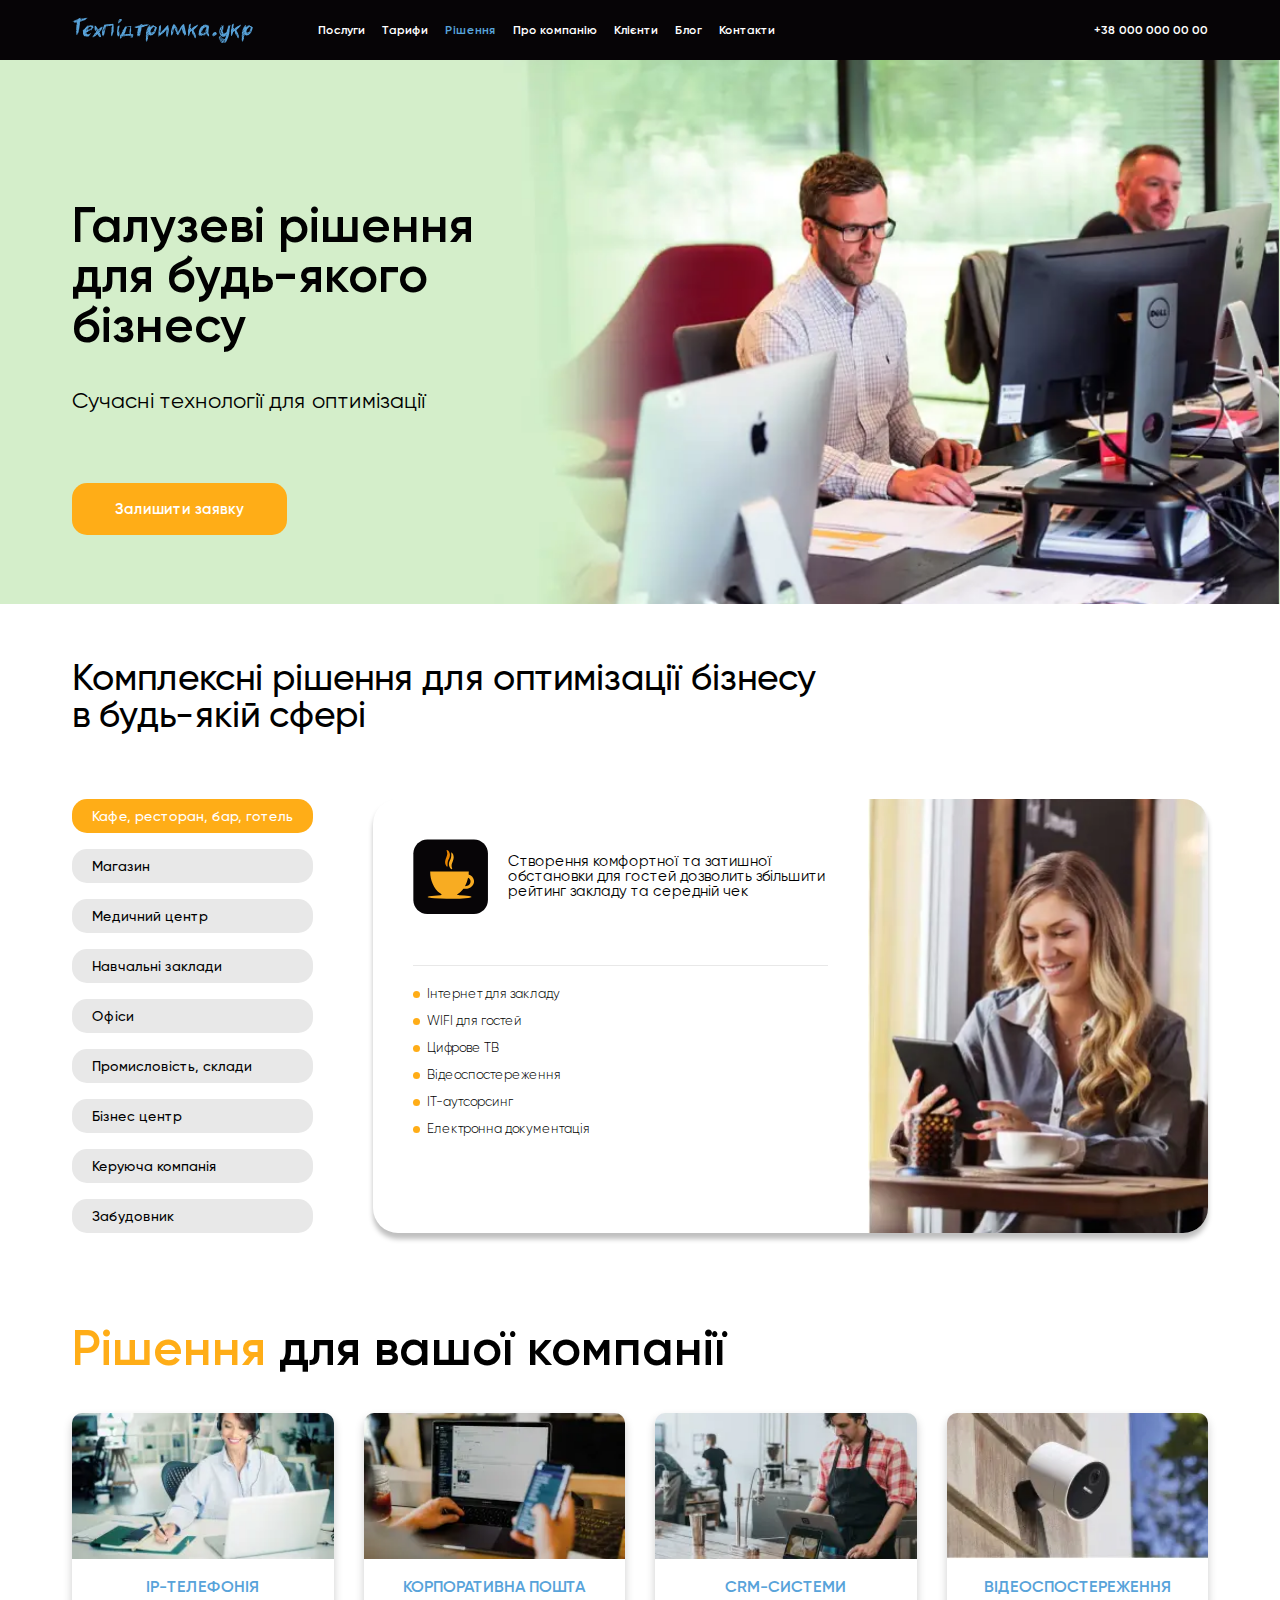
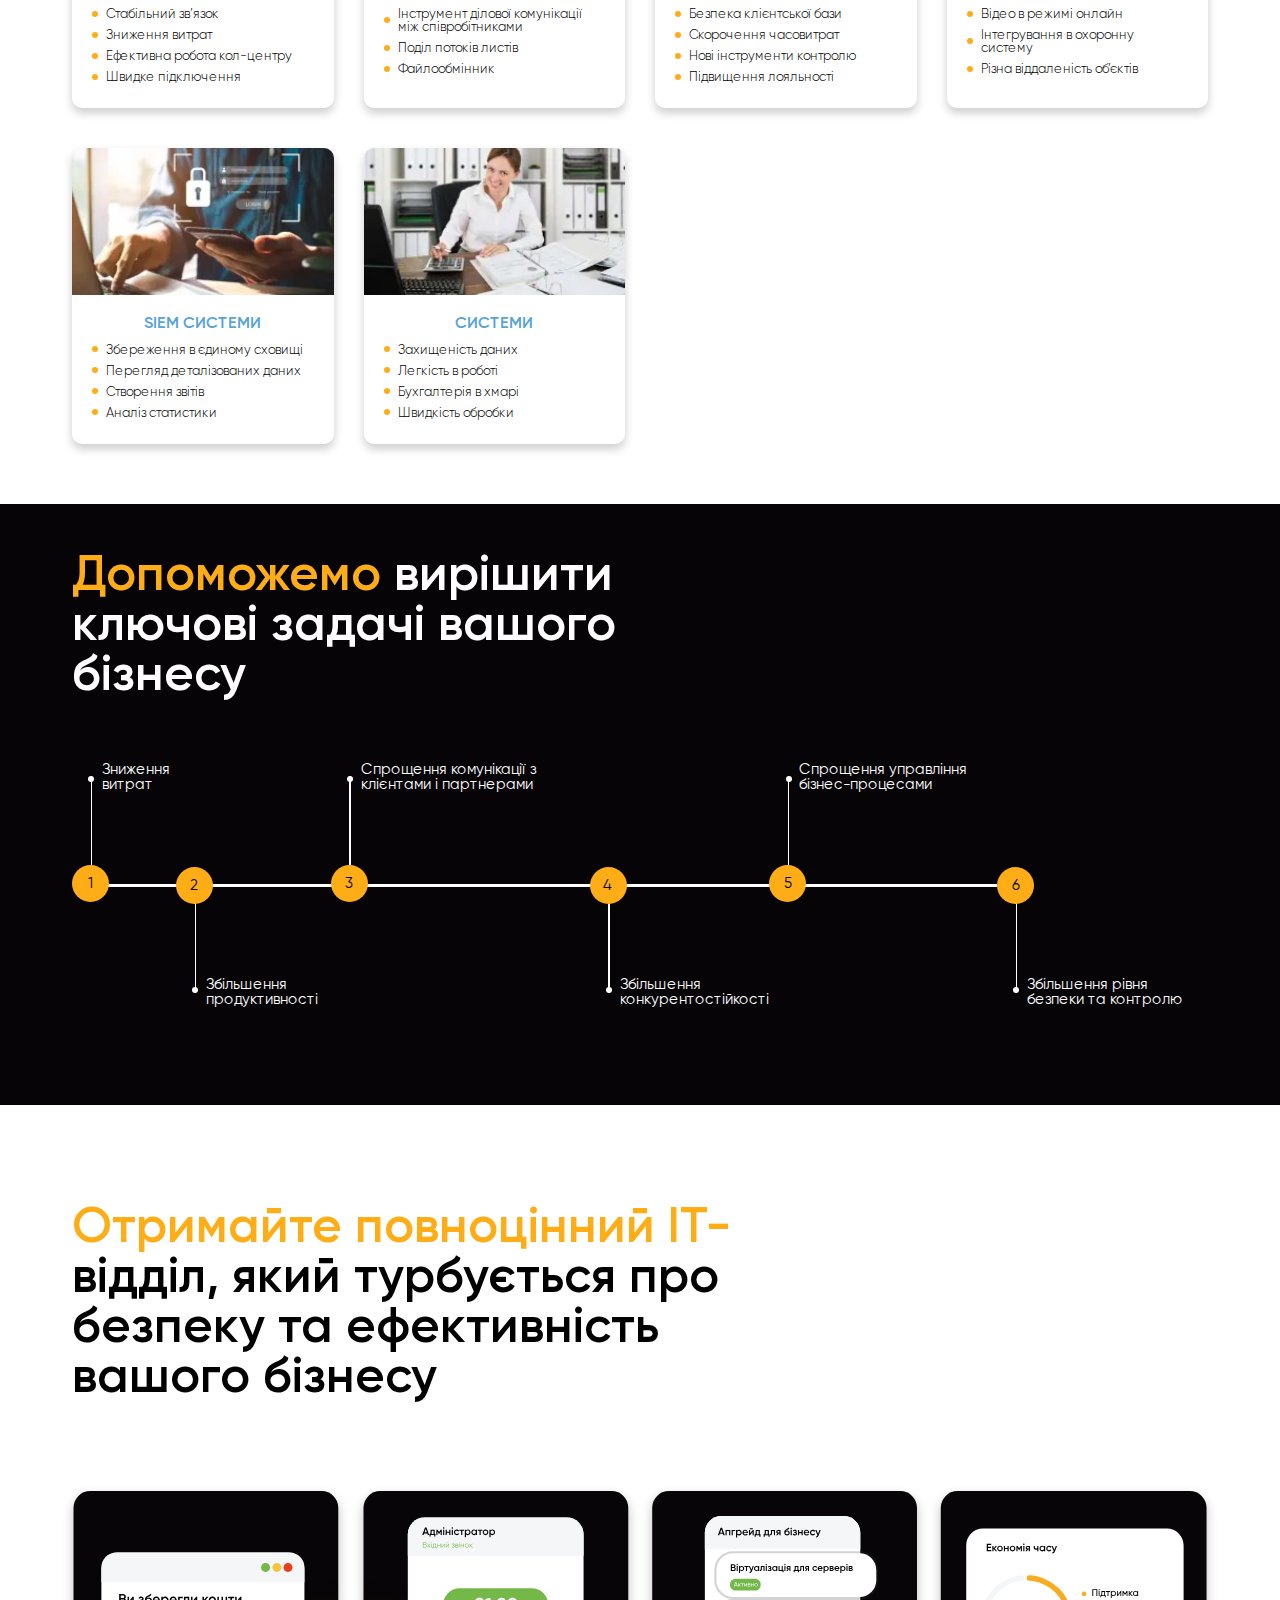
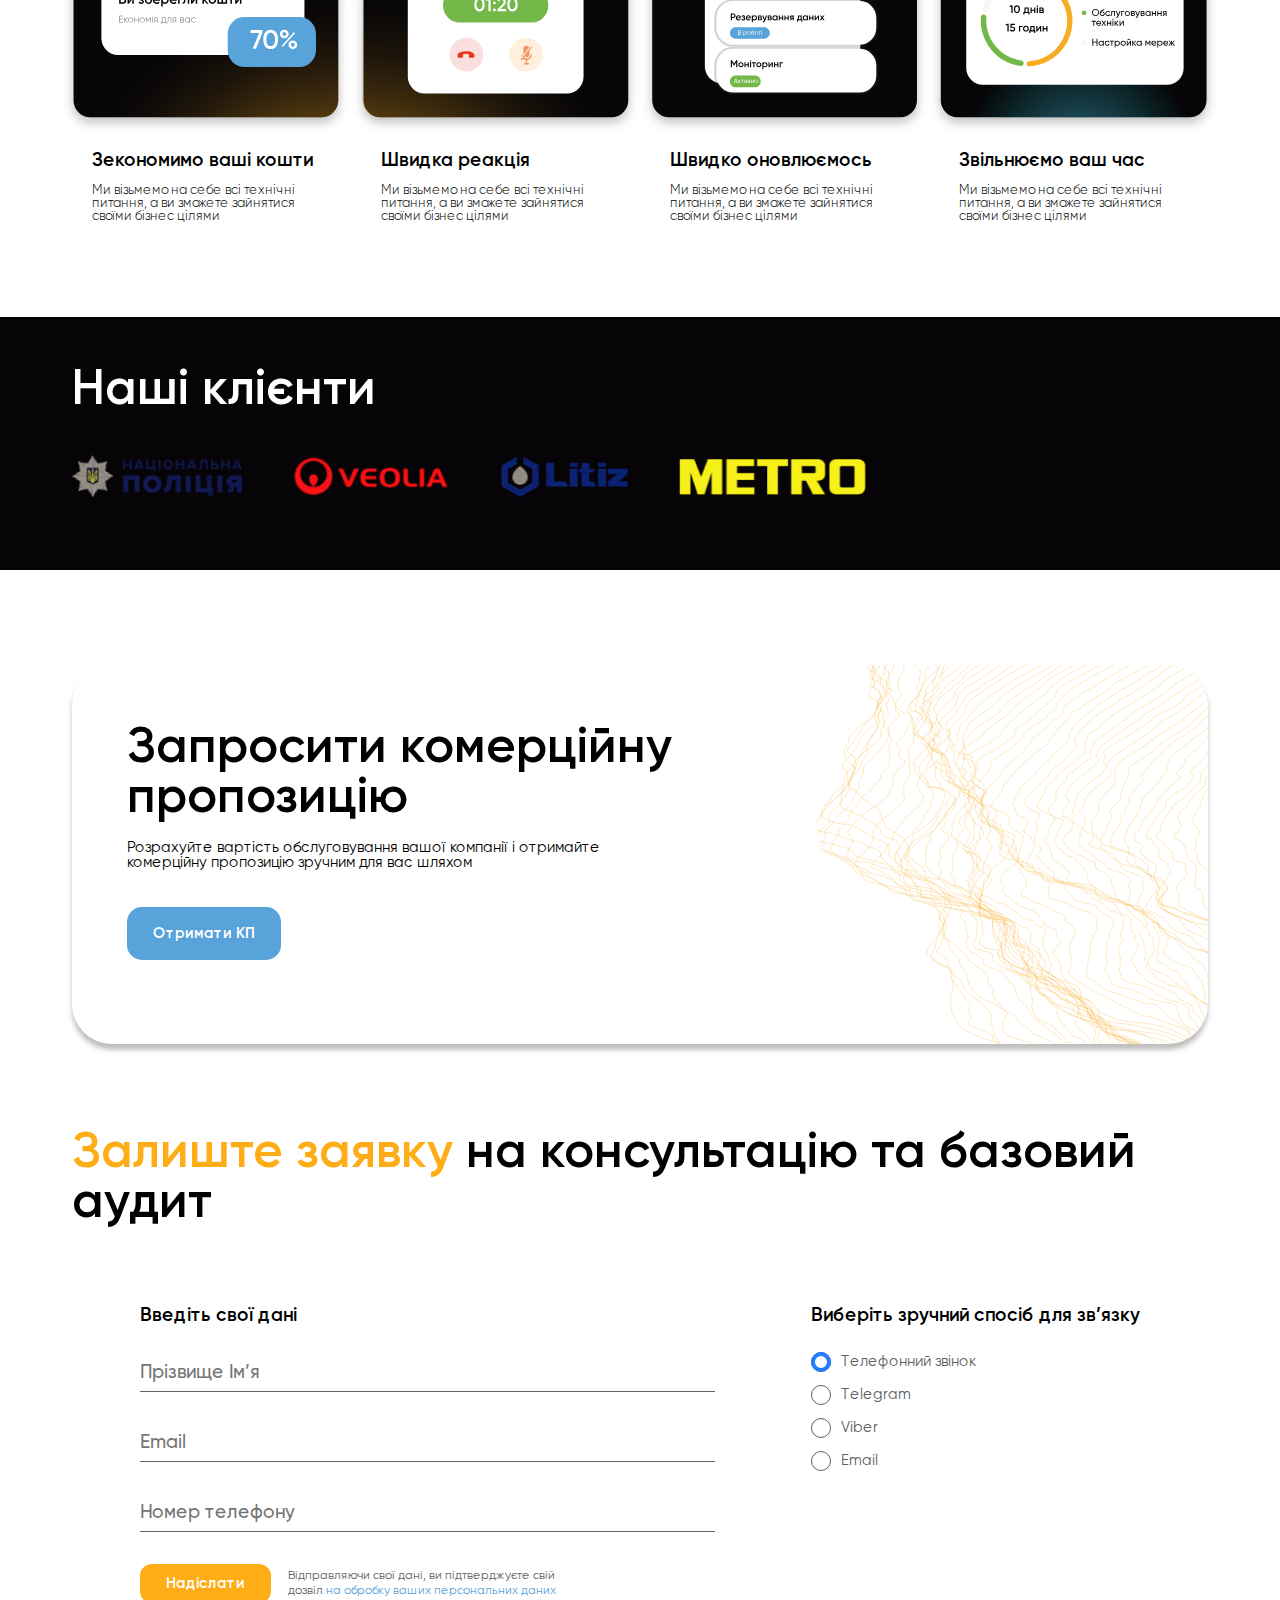
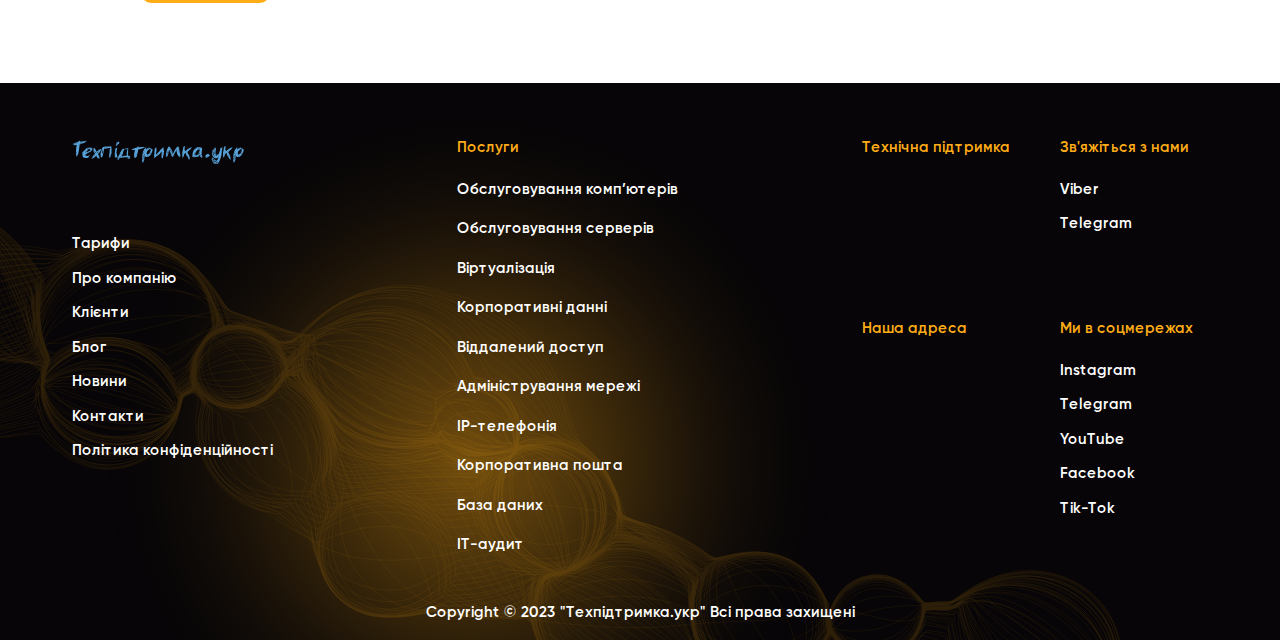
==== commit 66480544: "Add files via upload" ====
--- a/solutions.html
+++ b/solutions.html
@@ -6,7 +6,7 @@
 	<meta charset="UTF-8">
 	<meta name="format-detection" content="telephone=no">
 	<!-- <style>body{opacity: 0;}</style> -->
-	<link rel="stylesheet" href="css/style.min.css?_v=20230924103715">
+	<link rel="stylesheet" href="css/style.min.css?_v=20230925231453">
 	<meta name="robots" content="noindex, nofollow">
 	<meta name="viewport" content="width=device-width, initial-scale=1.0">
 </head>
@@ -77,156 +77,159 @@
 										</div>
 										<div class="body-tab-solutions__info">
 											<ul class="body-tab-solutions__list">
-												<li class="body-tab-solutions__list-item">Інтернет для закладу</li>
-												<li class="body-tab-solutions__list-item">WIFI для гостей</li>
-												<li class="body-tab-solutions__list-item">Цифрове ТВ</li>
-												<li class="body-tab-solutions__list-item">Відеоспостереження</li>
-												<li class="body-tab-solutions__list-item">IT-аутсорсинг</li>
-												<li class="body-tab-solutions__list-item">Електронна документація</li>
-											</ul>
-										</div>
-									</div>
-									<div class="body-tab-solutions__image">
-										<picture><source srcset="img/solutions/tab-image.webp" type="image/webp"><img src="img/solutions/tab-image.jpg" alt=""></picture>
-									</div>
-								</div>
-							</div>
-							<div class="tabs-solutions__body body-tab-solutions">
-								<div class="body-tab-solutions__wrapper">
-									<div class="body-tab-solutions__main">
-										<div class="body-tab-solutions__header">
-											<img src="img/solutions/tabs-icon.svg" alt="coffee" class="body-tab-solutions__icon">
-											<div class="body-tab-solutions__title"></div>
-										</div>
-										<div class="body-tab-solutions__info">
-											<ul class="body-tab-solutions__list">
-												<li class="body-tab-solutions__list-item">Цифрове ТВ</li>
-											</ul>
-										</div>
-									</div>
-									<div class="body-tab-solutions__image">
-										<picture><source srcset="img/solutions/tab-image.webp" type="image/webp"><img src="img/solutions/tab-image.jpg" alt=""></picture>
-									</div>
-								</div>
-							</div>
-							<div class="tabs-solutions__body body-tab-solutions">
-								<div class="body-tab-solutions__wrapper">
-									<div class="body-tab-solutions__main">
-										<div class="body-tab-solutions__header">
-											<img src="img/solutions/tabs-icon.svg" alt="coffee" class="body-tab-solutions__icon">
-											<div class="body-tab-solutions__title"></div>
-										</div>
-										<div class="body-tab-solutions__info">
-											<ul class="body-tab-solutions__list">
-												<li class="body-tab-solutions__list-item">Цифрове ТВ</li>
-											</ul>
-										</div>
-									</div>
-									<div class="body-tab-solutions__image">
-										<picture><source srcset="img/solutions/tab-image.webp" type="image/webp"><img src="img/solutions/tab-image.jpg" alt=""></picture>
-									</div>
-								</div>
-							</div>
-							<div class="tabs-solutions__body body-tab-solutions">
-								<div class="body-tab-solutions__wrapper">
-									<div class="body-tab-solutions__main">
-										<div class="body-tab-solutions__header">
-											<img src="img/solutions/tabs-icon.svg" alt="coffee" class="body-tab-solutions__icon">
-											<div class="body-tab-solutions__title"></div>
-										</div>
-										<div class="body-tab-solutions__info">
-											<ul class="body-tab-solutions__list">
-												<li class="body-tab-solutions__list-item">Цифрове ТВ</li>
-											</ul>
-										</div>
-									</div>
-									<div class="body-tab-solutions__image">
-										<picture><source srcset="img/solutions/tab-image.webp" type="image/webp"><img src="img/solutions/tab-image.jpg" alt=""></picture>
-									</div>
-								</div>
-							</div>
-							<div class="tabs-solutions__body body-tab-solutions">
-								<div class="body-tab-solutions__wrapper">
-									<div class="body-tab-solutions__main">
-										<div class="body-tab-solutions__header">
-											<img src="img/solutions/tabs-icon.svg" alt="coffee" class="body-tab-solutions__icon">
-											<div class="body-tab-solutions__title"></div>
-										</div>
-										<div class="body-tab-solutions__info">
-											<ul class="body-tab-solutions__list">
-												<li class="body-tab-solutions__list-item">Цифрове ТВ</li>
-											</ul>
-										</div>
-									</div>
-									<div class="body-tab-solutions__image">
-										<picture><source srcset="img/solutions/tab-image.webp" type="image/webp"><img src="img/solutions/tab-image.jpg" alt=""></picture>
-									</div>
-								</div>
-							</div>
-							<div class="tabs-solutions__body body-tab-solutions">
-								<div class="body-tab-solutions__wrapper">
-									<div class="body-tab-solutions__main">
-										<div class="body-tab-solutions__header">
-											<img src="img/solutions/tabs-icon.svg" alt="coffee" class="body-tab-solutions__icon">
-											<div class="body-tab-solutions__title"></div>
-										</div>
-										<div class="body-tab-solutions__info">
-											<ul class="body-tab-solutions__list">
-												<li class="body-tab-solutions__list-item">Цифрове ТВ</li>
-											</ul>
-										</div>
-									</div>
-									<div class="body-tab-solutions__image">
-										<picture><source srcset="img/solutions/tab-image.webp" type="image/webp"><img src="img/solutions/tab-image.jpg" alt=""></picture>
-									</div>
-								</div>
-							</div>
-							<div class="tabs-solutions__body body-tab-solutions">
-								<div class="body-tab-solutions__wrapper">
-									<div class="body-tab-solutions__main">
-										<div class="body-tab-solutions__header">
-											<img src="img/solutions/tabs-icon.svg" alt="coffee" class="body-tab-solutions__icon">
-											<div class="body-tab-solutions__title"></div>
-										</div>
-										<div class="body-tab-solutions__info">
-											<ul class="body-tab-solutions__list">
-												<li class="body-tab-solutions__list-item">Цифрове ТВ</li>
-											</ul>
-										</div>
-									</div>
-									<div class="body-tab-solutions__image">
-										<picture><source srcset="img/solutions/tab-image.webp" type="image/webp"><img src="img/solutions/tab-image.jpg" alt=""></picture>
-									</div>
-								</div>
-							</div>
-							<div class="tabs-solutions__body body-tab-solutions">
-								<div class="body-tab-solutions__wrapper">
-									<div class="body-tab-solutions__main">
-										<div class="body-tab-solutions__header">
-											<img src="img/solutions/tabs-icon.svg" alt="coffee" class="body-tab-solutions__icon">
-											<div class="body-tab-solutions__title"></div>
-										</div>
-										<div class="body-tab-solutions__info">
-											<ul class="body-tab-solutions__list">
-												<li class="body-tab-solutions__list-item">Цифрове ТВ</li>
-											</ul>
-										</div>
-									</div>
-									<div class="body-tab-solutions__image">
-										<picture><source srcset="img/solutions/tab-image.webp" type="image/webp"><img src="img/solutions/tab-image.jpg" alt=""></picture>
-									</div>
-								</div>
-							</div>
-							<div class="tabs-solutions__body body-tab-solutions">
-								<div class="body-tab-solutions__wrapper">
-									<div class="body-tab-solutions__main">
-										<div class="body-tab-solutions__header">
-											<img src="img/solutions/tabs-icon.svg" alt="coffee" class="body-tab-solutions__icon">
-											<div class="body-tab-solutions__title"></div>
-										</div>
-										<div class="body-tab-solutions__info">
-											<ul class="body-tab-solutions__list">
-												<li class="body-tab-solutions__list-item">Цифрове ТВ</li>
+												<li class="body-tab-solutions__list-item" data-solutions="1">Інтернет для закладу</li>
+												<li class="body-tab-solutions__list-item" data-solutions="2">WIFI для гостей</li>
+												<li class="body-tab-solutions__list-item" data-solutions="3">Цифрове ТВ</li>
+												<li class="body-tab-solutions__list-item" data-solutions="4">Відеоспостереження</li>
+												<li class="body-tab-solutions__list-item" data-solutions="5">IT-аутсорсинг</li>
+												<li class="body-tab-solutions__list-item" data-solutions="6">Електронна документація</li>
+											</ul>
+										</div>
+									</div>
+									<div class="body-tab-solutions__image">
+										<picture><source srcset="img/solutions/tab-image.webp" type="image/webp"><img src="img/solutions/tab-image.jpg" alt=""></picture>
+									</div>
+								</div>
+							</div>
+							<div class="tabs-solutions__body body-tab-solutions">
+								<div class="body-tab-solutions__wrapper">
+									<div class="body-tab-solutions__main">
+										<div class="body-tab-solutions__header">
+											<img src="img/solutions/tabs-icon.svg" alt="coffee" class="body-tab-solutions__icon">
+											<div class="body-tab-solutions__title"></div>
+										</div>
+										<div class="body-tab-solutions__info">
+											<ul class="body-tab-solutions__list">
+												<li class="body-tab-solutions__list-item" data-solutions="3">Цифрове ТВ</li>
+											</ul>
+										</div>
+									</div>
+									<div class="body-tab-solutions__image">
+										<picture><source srcset="img/solutions/tab-image.webp" type="image/webp"><img src="img/solutions/tab-image.jpg" alt=""></picture>
+									</div>
+								</div>
+							</div>
+							<div class="tabs-solutions__body body-tab-solutions">
+								<div class="body-tab-solutions__wrapper">
+									<div class="body-tab-solutions__main">
+										<div class="body-tab-solutions__header">
+											<img src="img/solutions/tabs-icon.svg" alt="coffee" class="body-tab-solutions__icon">
+											<div class="body-tab-solutions__title"></div>
+										</div>
+										<div class="body-tab-solutions__info">
+											<ul class="body-tab-solutions__list">
+												<li class="body-tab-solutions__list-item" data-solutions="2">WIFI для гостей</li>
+											</ul>
+										</div>
+									</div>
+									<div class="body-tab-solutions__image">
+										<picture><source srcset="img/solutions/tab-image.webp" type="image/webp"><img src="img/solutions/tab-image.jpg" alt=""></picture>
+									</div>
+								</div>
+							</div>
+							<div class="tabs-solutions__body body-tab-solutions">
+								<div class="body-tab-solutions__wrapper">
+									<div class="body-tab-solutions__main">
+										<div class="body-tab-solutions__header">
+											<img src="img/solutions/tabs-icon.svg" alt="coffee" class="body-tab-solutions__icon">
+											<div class="body-tab-solutions__title"></div>
+										</div>
+										<div class="body-tab-solutions__info">
+											<ul class="body-tab-solutions__list">
+												<li class="body-tab-solutions__list-item" data-solutions="2">WIFI для гостей</li>
+												<li class="body-tab-solutions__list-item" data-solutions="3">Цифрове ТВ</li>
+												<li class="body-tab-solutions__list-item" data-solutions="4">Відеоспостереження</li>
+											</ul>
+										</div>
+									</div>
+									<div class="body-tab-solutions__image">
+										<picture><source srcset="img/solutions/tab-image.webp" type="image/webp"><img src="img/solutions/tab-image.jpg" alt=""></picture>
+									</div>
+								</div>
+							</div>
+							<div class="tabs-solutions__body body-tab-solutions">
+								<div class="body-tab-solutions__wrapper">
+									<div class="body-tab-solutions__main">
+										<div class="body-tab-solutions__header">
+											<img src="img/solutions/tabs-icon.svg" alt="coffee" class="body-tab-solutions__icon">
+											<div class="body-tab-solutions__title"></div>
+										</div>
+										<div class="body-tab-solutions__info">
+											<ul class="body-tab-solutions__list">
+												<li class="body-tab-solutions__list-item" data-solutions="3">Цифрове ТВ</li>
+											</ul>
+										</div>
+									</div>
+									<div class="body-tab-solutions__image">
+										<picture><source srcset="img/solutions/tab-image.webp" type="image/webp"><img src="img/solutions/tab-image.jpg" alt=""></picture>
+									</div>
+								</div>
+							</div>
+							<div class="tabs-solutions__body body-tab-solutions">
+								<div class="body-tab-solutions__wrapper">
+									<div class="body-tab-solutions__main">
+										<div class="body-tab-solutions__header">
+											<img src="img/solutions/tabs-icon.svg" alt="coffee" class="body-tab-solutions__icon">
+											<div class="body-tab-solutions__title"></div>
+										</div>
+										<div class="body-tab-solutions__info">
+											<ul class="body-tab-solutions__list">
+												<li class="body-tab-solutions__list-item" data-solutions="5">IT-аутсорсинг</li>
+												<li class="body-tab-solutions__list-item" data-solutions="6">Електронна документація</li>
+											</ul>
+										</div>
+									</div>
+									<div class="body-tab-solutions__image">
+										<picture><source srcset="img/solutions/tab-image.webp" type="image/webp"><img src="img/solutions/tab-image.jpg" alt=""></picture>
+									</div>
+								</div>
+							</div>
+							<div class="tabs-solutions__body body-tab-solutions">
+								<div class="body-tab-solutions__wrapper">
+									<div class="body-tab-solutions__main">
+										<div class="body-tab-solutions__header">
+											<img src="img/solutions/tabs-icon.svg" alt="coffee" class="body-tab-solutions__icon">
+											<div class="body-tab-solutions__title"></div>
+										</div>
+										<div class="body-tab-solutions__info">
+											<ul class="body-tab-solutions__list">
+												<li class="body-tab-solutions__list-item" data-solutions="3">Цифрове ТВ</li>
+											</ul>
+										</div>
+									</div>
+									<div class="body-tab-solutions__image">
+										<picture><source srcset="img/solutions/tab-image.webp" type="image/webp"><img src="img/solutions/tab-image.jpg" alt=""></picture>
+									</div>
+								</div>
+							</div>
+							<div class="tabs-solutions__body body-tab-solutions">
+								<div class="body-tab-solutions__wrapper">
+									<div class="body-tab-solutions__main">
+										<div class="body-tab-solutions__header">
+											<img src="img/solutions/tabs-icon.svg" alt="coffee" class="body-tab-solutions__icon">
+											<div class="body-tab-solutions__title"></div>
+										</div>
+										<div class="body-tab-solutions__info">
+											<ul class="body-tab-solutions__list">
+												<li class="body-tab-solutions__list-item" data-solutions="3">Цифрове ТВ</li>
+											</ul>
+										</div>
+									</div>
+									<div class="body-tab-solutions__image">
+										<picture><source srcset="img/solutions/tab-image.webp" type="image/webp"><img src="img/solutions/tab-image.jpg" alt=""></picture>
+									</div>
+								</div>
+							</div>
+							<div class="tabs-solutions__body body-tab-solutions">
+								<div class="body-tab-solutions__wrapper">
+									<div class="body-tab-solutions__main">
+										<div class="body-tab-solutions__header">
+											<img src="img/solutions/tabs-icon.svg" alt="coffee" class="body-tab-solutions__icon">
+											<div class="body-tab-solutions__title"></div>
+										</div>
+										<div class="body-tab-solutions__info">
+											<ul class="body-tab-solutions__list">
+												<li class="body-tab-solutions__list-item" data-solutions="3">Цифрове ТВ</li>
 											</ul>
 										</div>
 									</div>
@@ -243,7 +246,7 @@
 				<div class="direction__container">
 					<h2 class="direction__title title"><span class="_orange">Рішення</span> для вашої компанії</h2>
 					<div class="direction__cards">
-						<article class="direction__card card-direction _open">
+						<article class="direction__card card-direction _open" data-solutions-item="1">
 							<div class="card-direction__image">
 								<picture><source srcset="img/solutions/direction-01.webp" type="image/webp"><img src="img/solutions/direction-01.jpg" alt="IP-ТЕЛЕФОНІЯ"></picture>
 							</div>
@@ -257,7 +260,7 @@
 								</ul>
 							</div>
 						</article>
-						<article class="direction__card card-direction">
+						<article class="direction__card card-direction" data-solutions-item="2">
 							<div class="card-direction__image">
 								<picture><source srcset="img/solutions/direction-02.webp" type="image/webp"><img src="img/solutions/direction-02.jpg" alt="КОРПОРАТИВНА ПОШТА"></picture>
 							</div>
@@ -271,7 +274,7 @@
 								</ul>
 							</div>
 						</article>
-						<article class="direction__card card-direction">
+						<article class="direction__card card-direction" data-solutions-item="3">
 							<div class="card-direction__image">
 								<picture><source srcset="img/solutions/direction-03.webp" type="image/webp"><img src="img/solutions/direction-03.jpg" alt="CRM-СИСТЕМИ"></picture>
 							</div>
@@ -285,7 +288,7 @@
 								</ul>
 							</div>
 						</article>
-						<article class="direction__card card-direction">
+						<article class="direction__card card-direction" data-solutions-item="4">
 							<div class="card-direction__image">
 								<picture><source srcset="img/solutions/direction-04.webp" type="image/webp"><img src="img/solutions/direction-04.jpg" alt="ВІДЕОСПОСТЕРЕЖЕННЯ"></picture>
 							</div>
@@ -299,7 +302,7 @@
 								</ul>
 							</div>
 						</article>
-						<article class="direction__card card-direction">
+						<article class="direction__card card-direction" data-solutions-item="5">
 							<div class="card-direction__image">
 								<picture><source srcset="img/solutions/direction-05.webp" type="image/webp"><img src="img/solutions/direction-05.jpg" alt="SIEM СИСТЕМИ"></picture>
 							</div>
@@ -313,7 +316,7 @@
 								</ul>
 							</div>
 						</article>
-						<article class="direction__card card-direction">
+						<article class="direction__card card-direction" data-solutions-item="6">
 							<div class="card-direction__image">
 								<picture><source srcset="img/solutions/direction-06.webp" type="image/webp"><img src="img/solutions/direction-06.jpg" alt="БУХГАЛТЕРСЬКОГО ОБЛІКУ"></picture>
 							</div>
@@ -327,7 +330,7 @@
 								</ul>
 							</div>
 						</article>
-						<article class="direction__card card-direction">
+						<article class="direction__card card-direction" data-solutions-item="7">
 							<div class="card-direction__image">
 								<picture><source srcset="img/solutions/direction-07.webp" type="image/webp"><img src="img/solutions/direction-07.jpg" alt="СИСТЕМА ОБЛІКУ"></picture>
 							</div>
@@ -341,7 +344,7 @@
 								</ul>
 							</div>
 						</article>
-						<article class="direction__card card-direction">
+						<article class="direction__card card-direction" data-solutions-item="8">
 							<div class="card-direction__image">
 								<picture><source srcset="img/solutions/direction-08.webp" type="image/webp"><img src="img/solutions/direction-08.jpg" alt="АНТИВІРУСНИМ ЗАХИСТОМ"></picture>
 							</div>
@@ -688,7 +691,7 @@
 			</div>
 		</div>
 	</div>
-	<script src="js/app.min.js?_v=20230924103715"></script>
+	<script src="js/app.min.js?_v=20230925231453"></script>
 </body>
 
 </html>